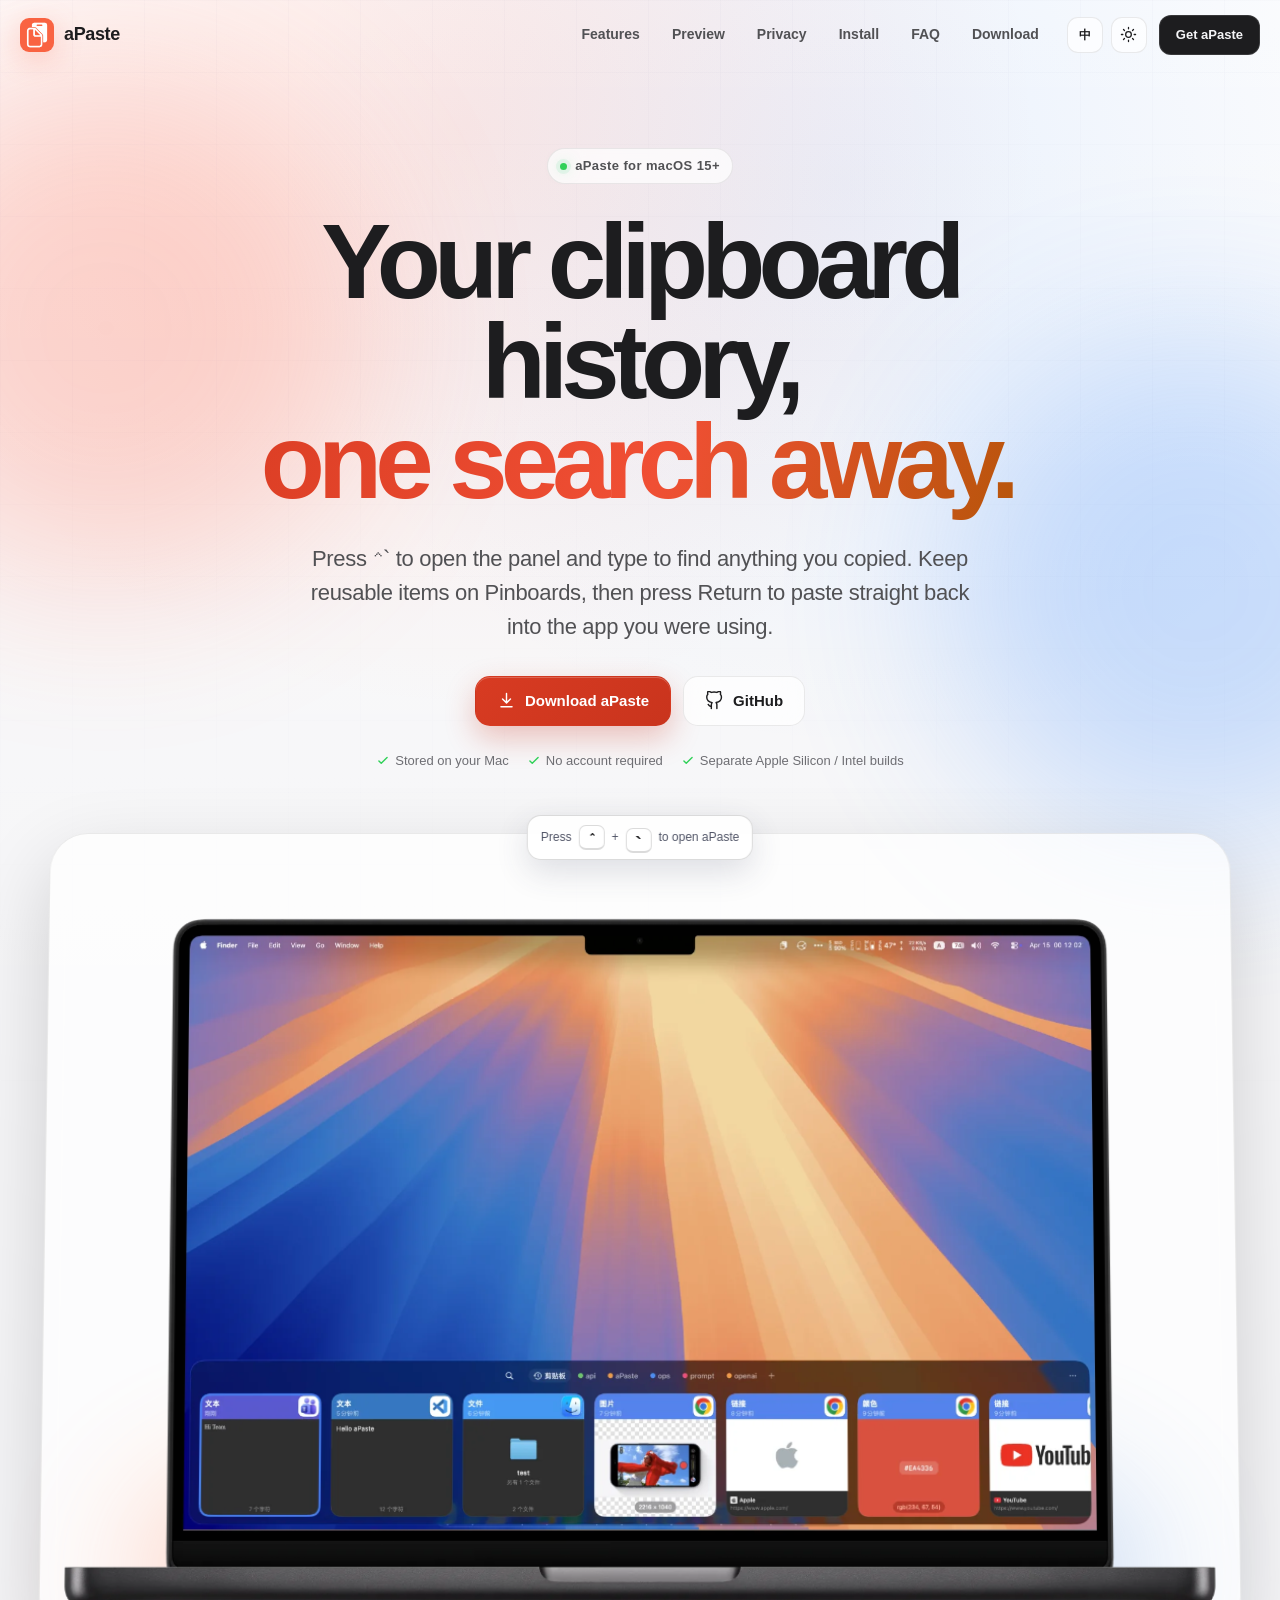
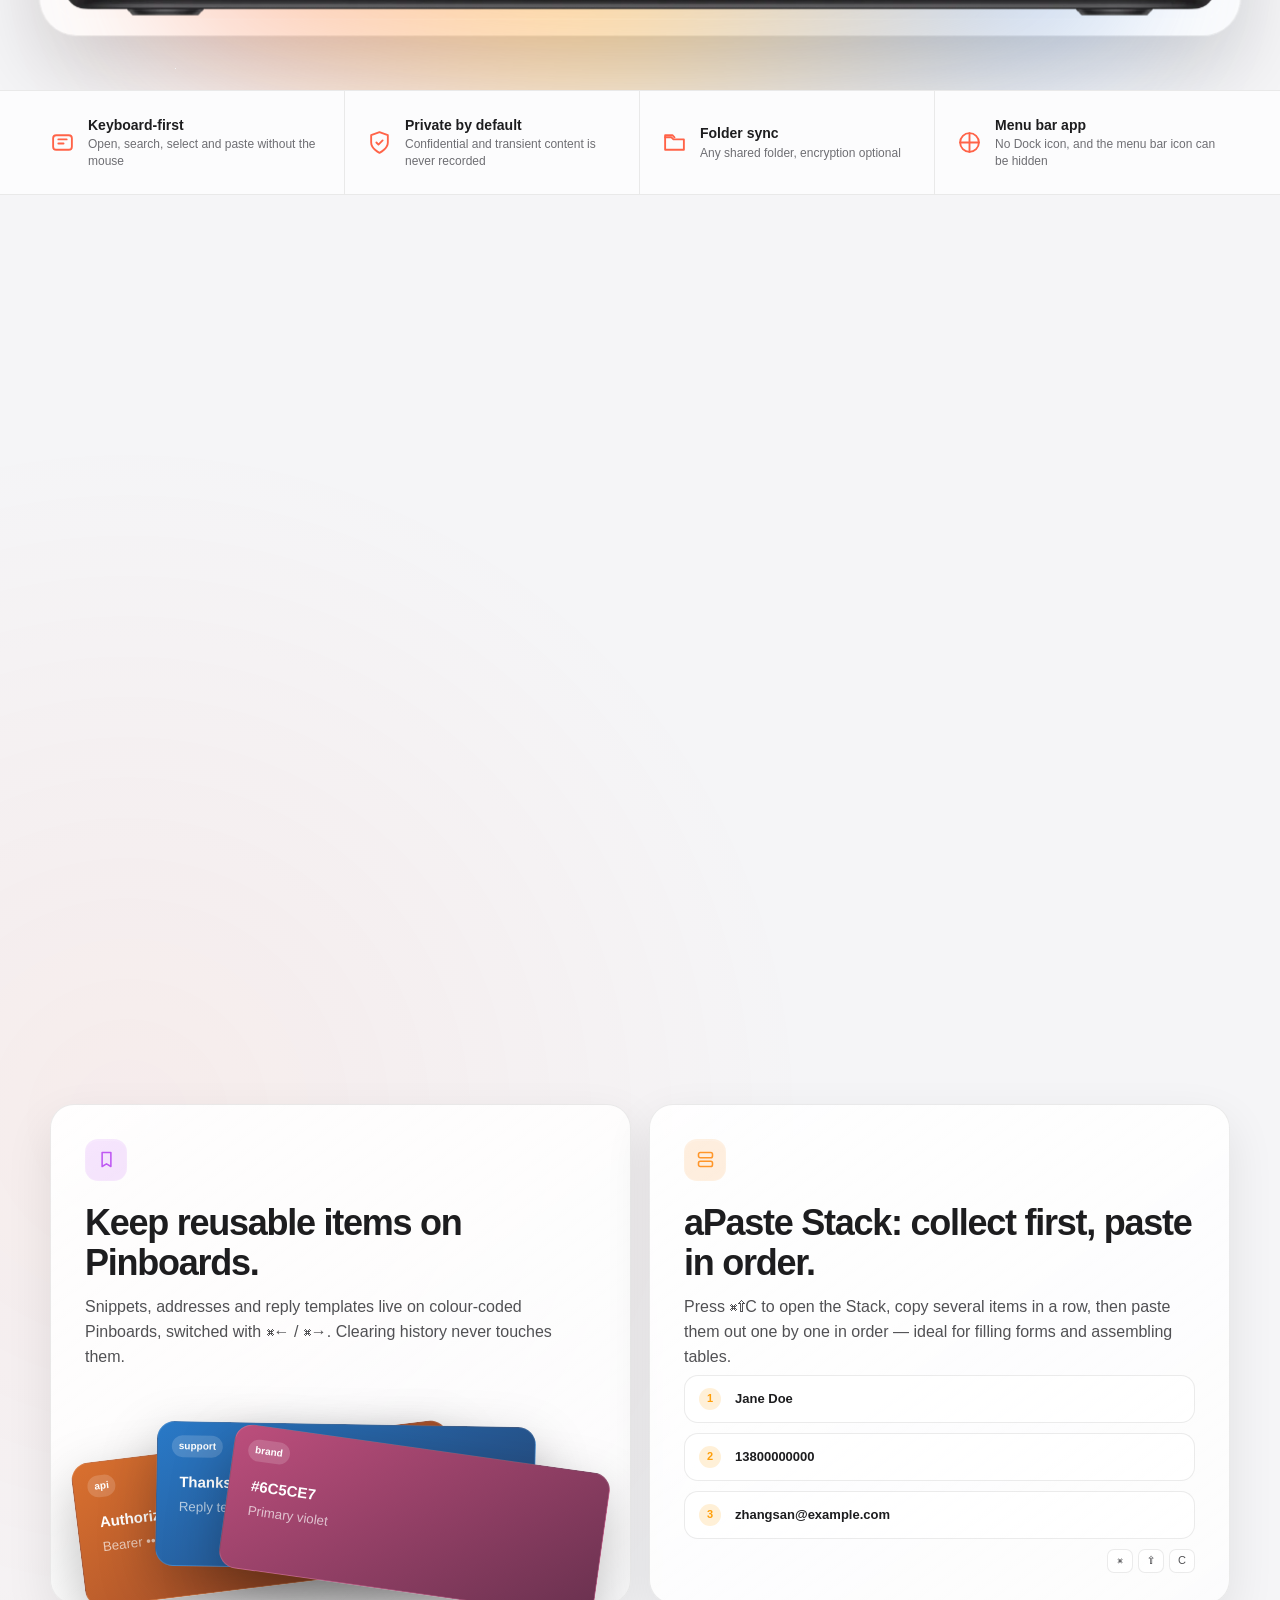
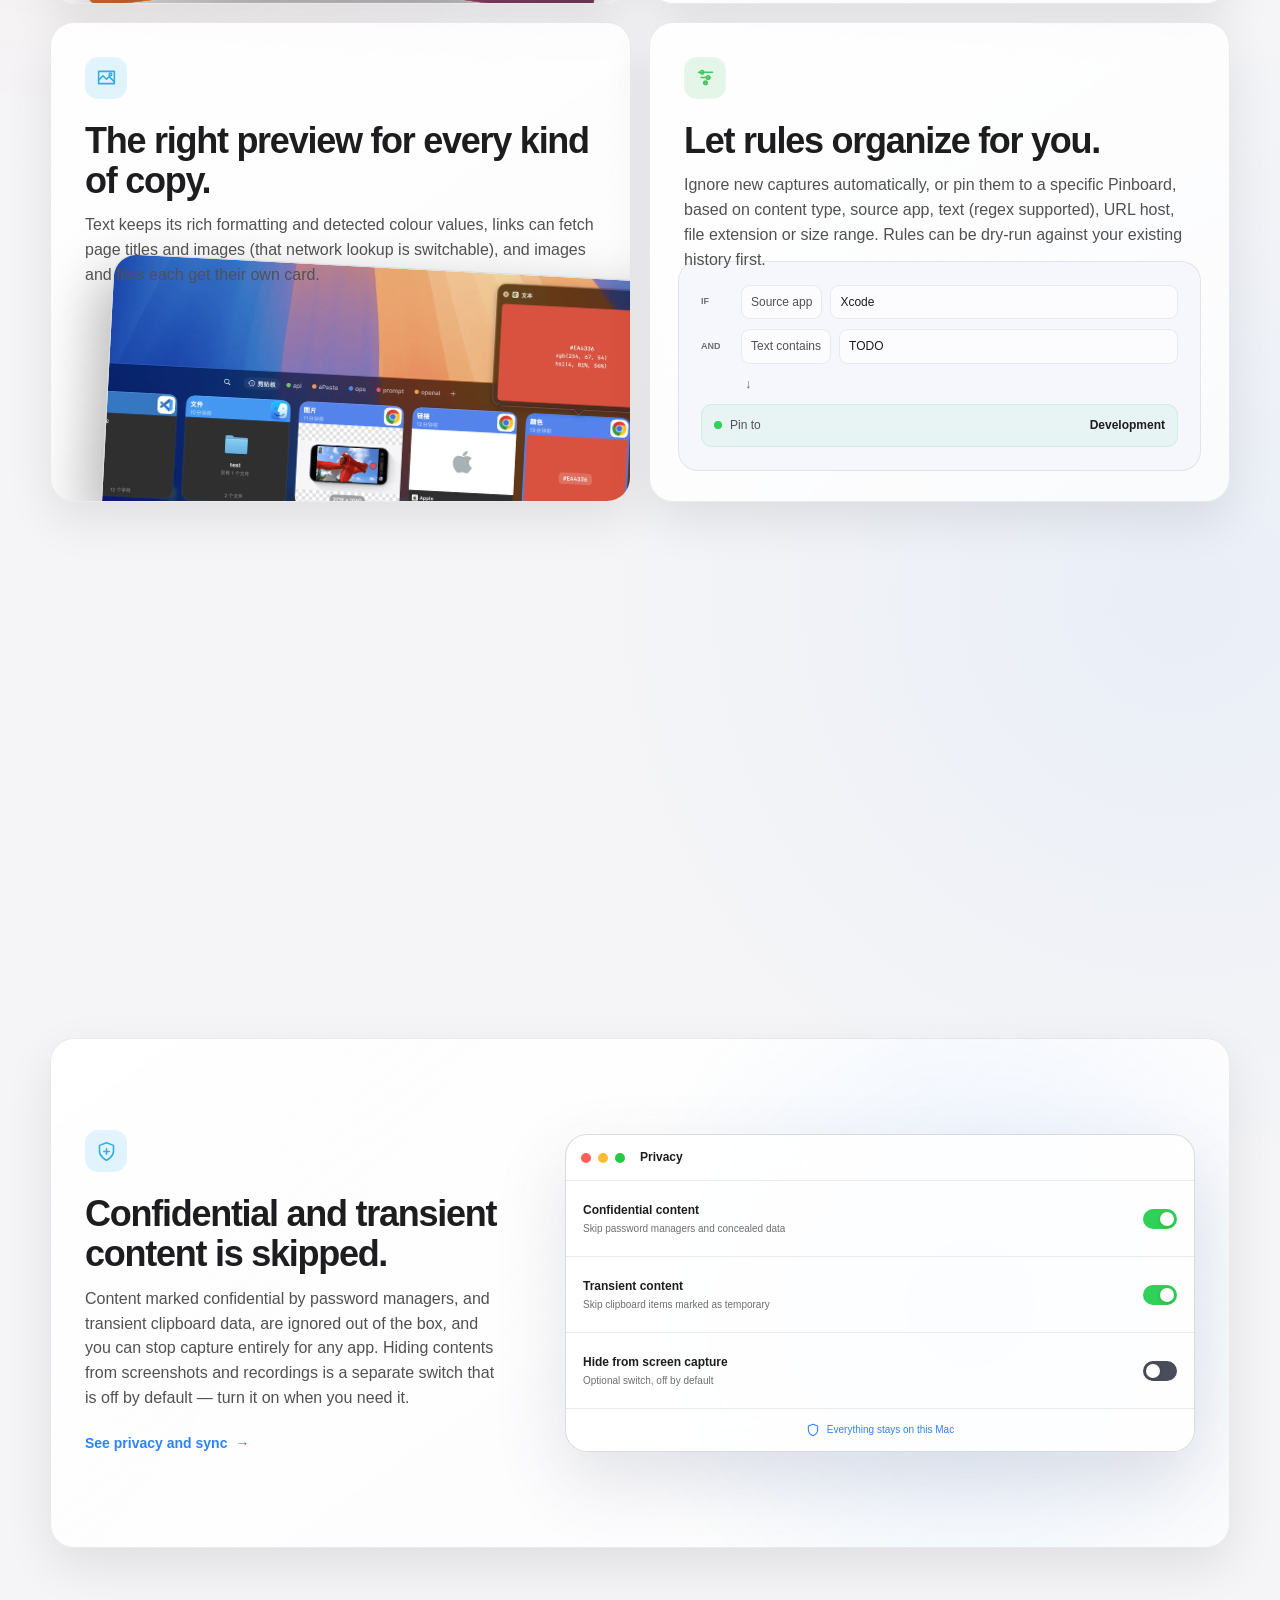
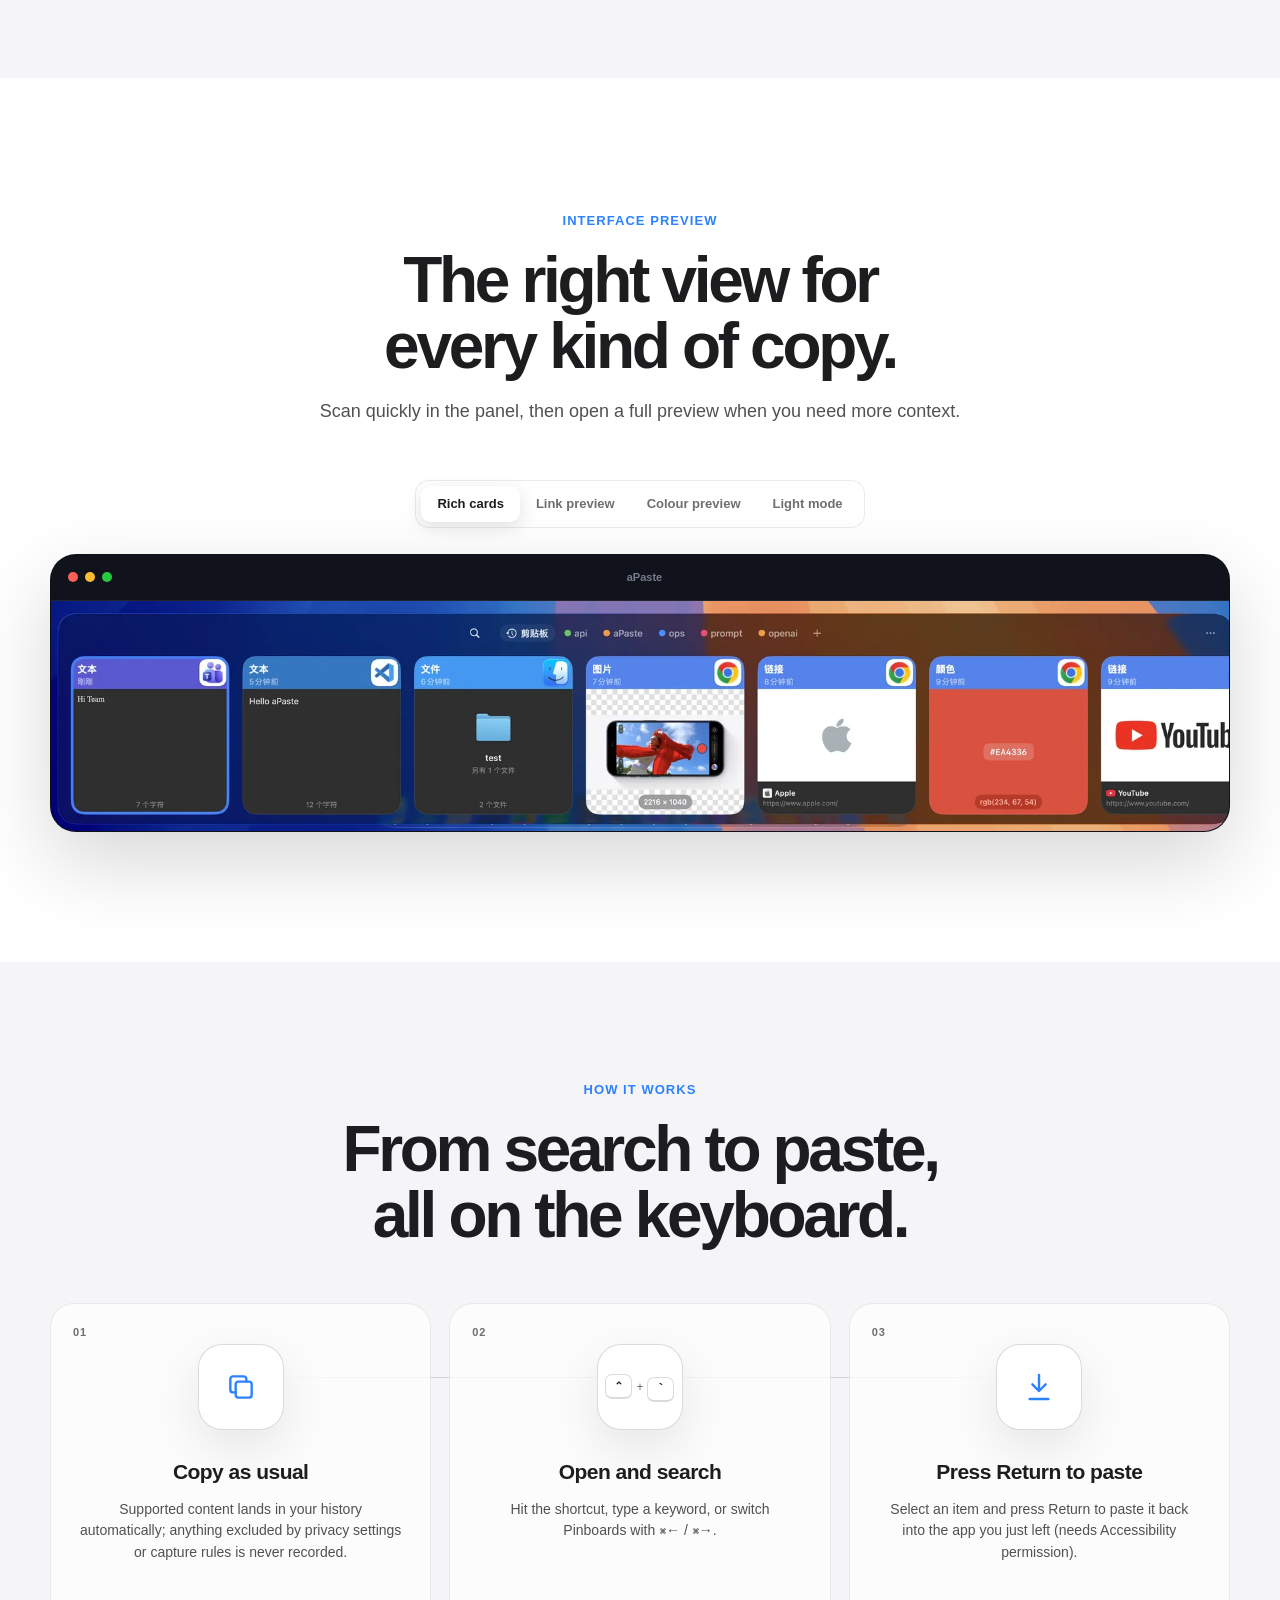
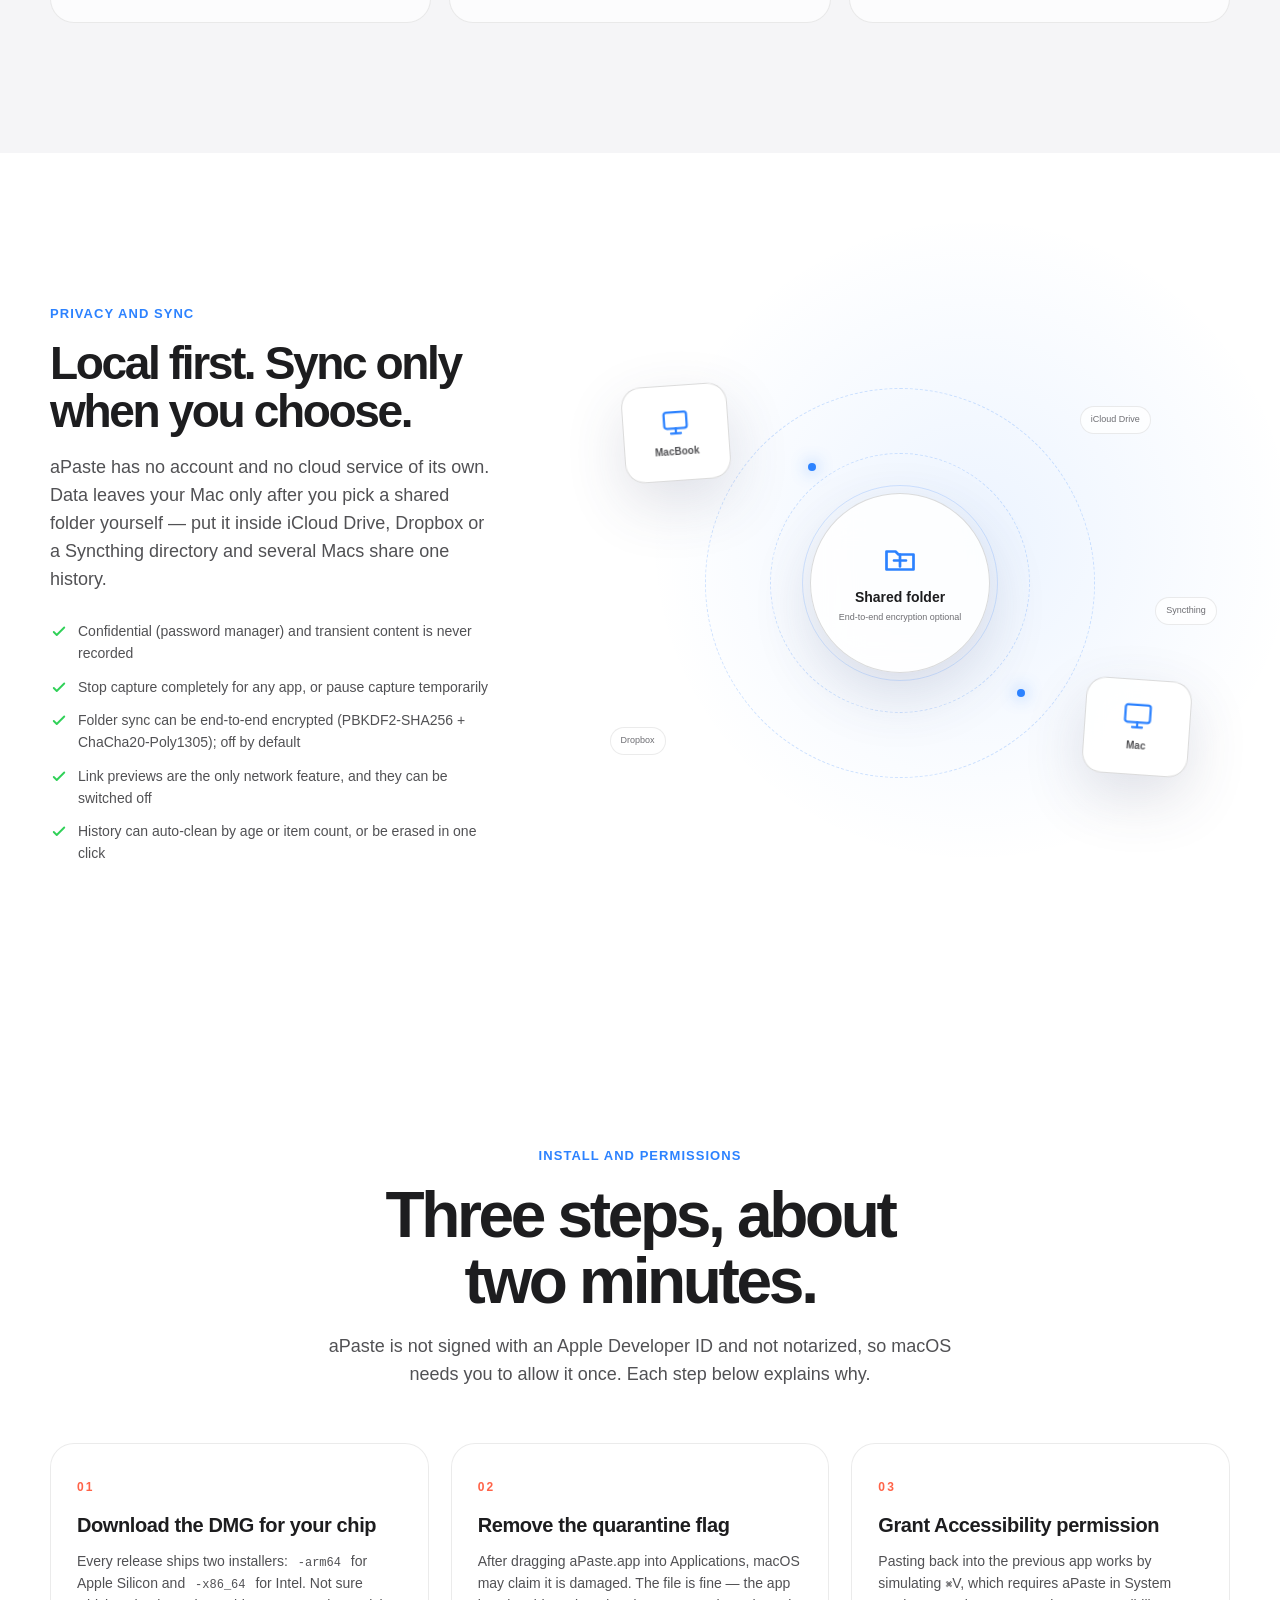
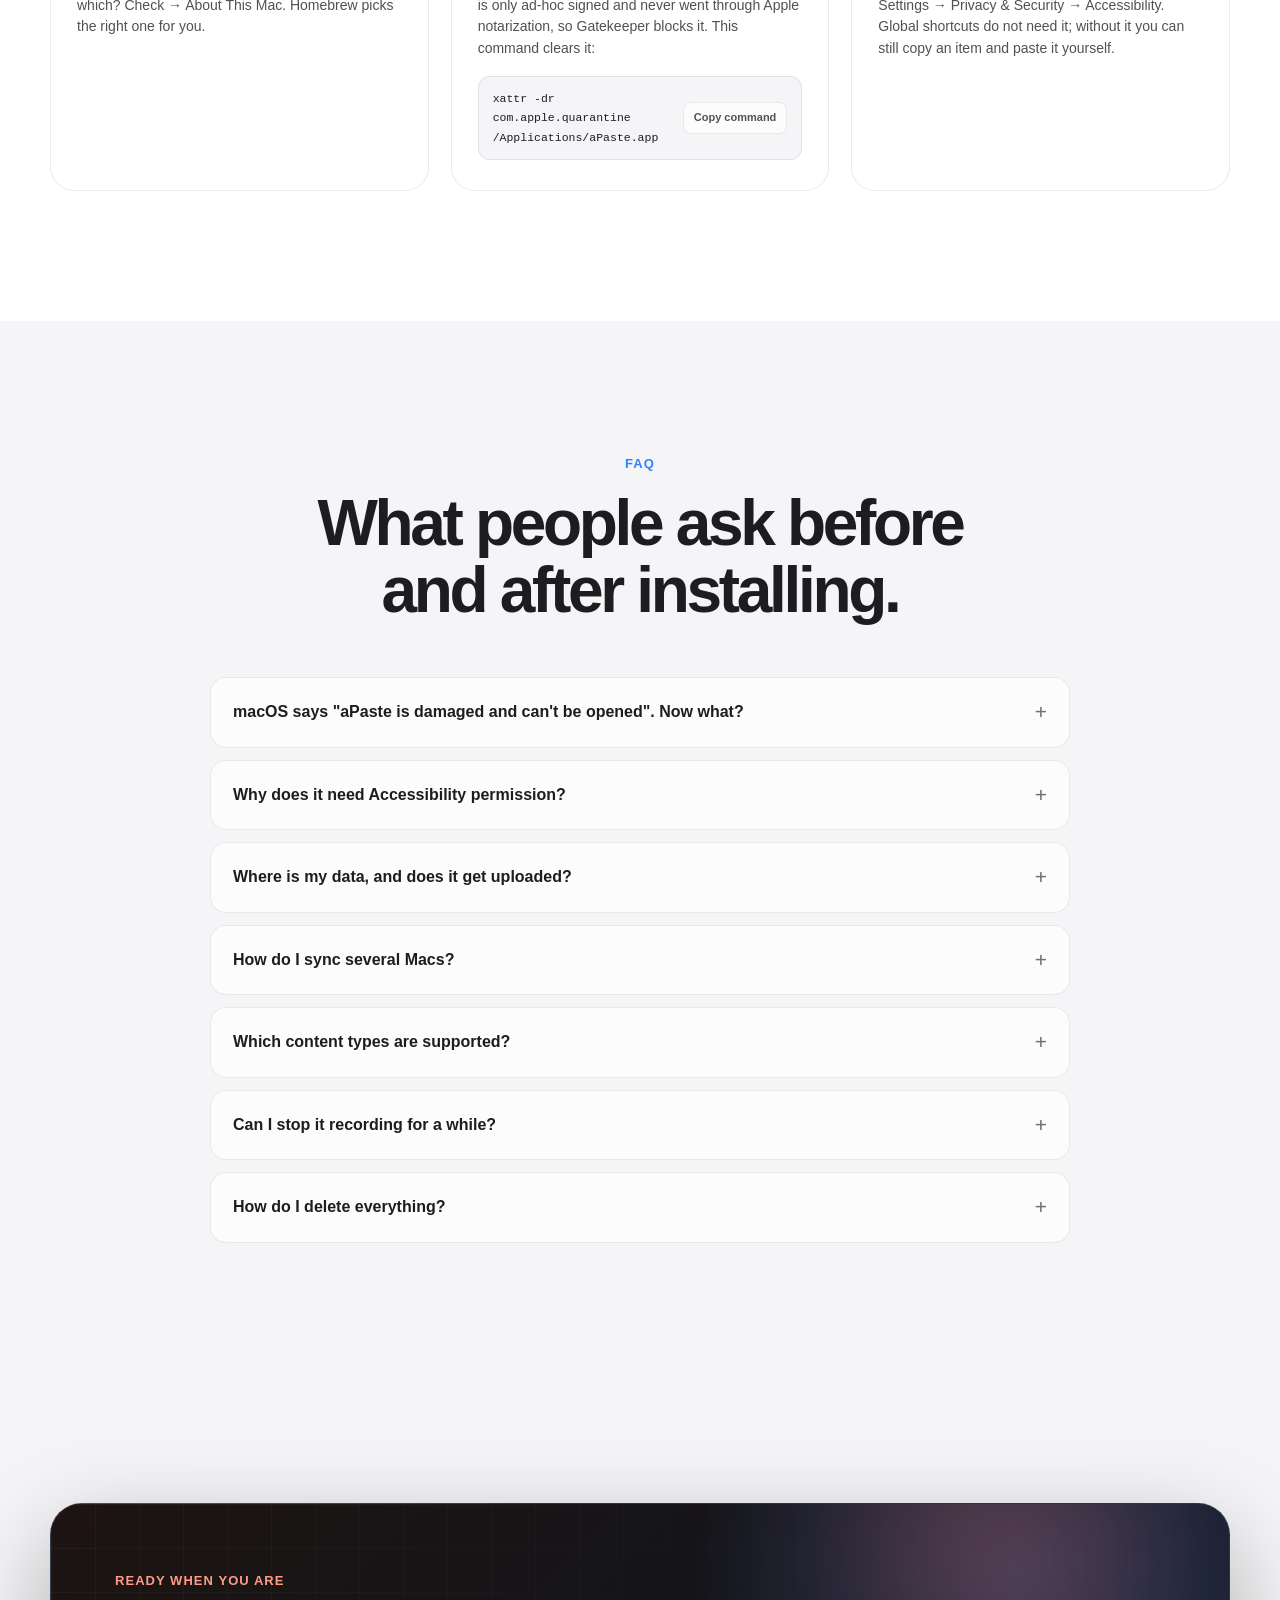
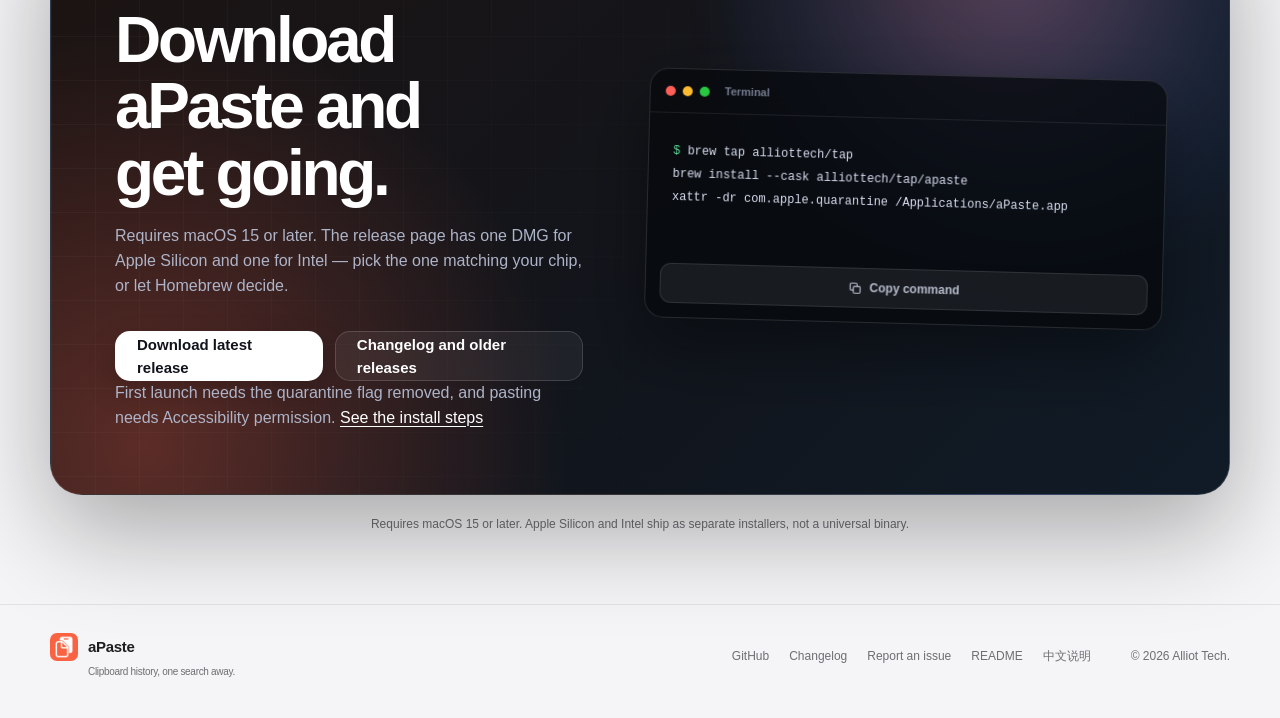
==== index.html @ e268de15 "refactor: ship one 32px png plus multi-size ico for the favicon" ====
<!doctype html>
<html lang="zh-CN">
<head>
  <meta charset="utf-8">
  <meta name="viewport" content="width=device-width, initial-scale=1">
  <meta name="description" content="aPaste 是一款 macOS 剪贴板管理器：快速搜索剪贴板历史，用 Pinboard 保存常用内容，全键盘操作，机密与临时内容默认不记录。">
  <meta name="author" content="Alliot Tech">
  <meta name="application-name" content="aPaste">
  <meta name="theme-color" content="#f5f5f7" media="(prefers-color-scheme: light)">
  <meta name="theme-color" content="#0b0b0d" media="(prefers-color-scheme: dark)">
  <meta name="format-detection" content="telephone=no">
  <link rel="canonical" href="https://apaste.alliot.tech/">
  <link rel="apple-touch-icon" href="apple-touch-icon.png">
  <meta property="og:type" content="website">
  <meta property="og:site_name" content="aPaste">
  <meta property="og:url" content="https://apaste.alliot.tech/">
  <meta property="og:locale" content="zh_CN">
  <meta property="og:locale:alternate" content="en_US">
  <meta property="og:title" content="aPaste — macOS 剪贴板历史管理器">
  <meta property="og:description" content="快速搜索剪贴板历史，用 Pinboard 保存常用内容，按 Return 直接粘贴到当前 App。">
  <meta property="og:image" content="https://apaste.alliot.tech/assets/hero-dark.webp">
  <meta property="og:image:alt" content="aPaste 在 MacBook 上运行的剪贴板管理器界面">
  <meta property="og:image:width" content="1920">
  <meta property="og:image:height" content="1264">
  <meta name="twitter:card" content="summary_large_image">
  <meta name="twitter:title" content="aPaste — macOS 剪贴板历史管理器">
  <meta name="twitter:description" content="快速搜索剪贴板历史，用 Pinboard 保存常用内容，按 Return 直接粘贴到当前 App。">
  <meta name="twitter:image" content="https://apaste.alliot.tech/assets/hero-dark.webp">
  <meta name="twitter:image:alt" content="aPaste 在 MacBook 上运行的剪贴板管理器界面">
  <title>aPaste — macOS 剪贴板历史管理器</title>
  <link rel="icon" href="favicon.ico" sizes="any">
  <link rel="icon" href="icon-32.png" type="image/png" sizes="32x32">
  <link rel="stylesheet" href="styles.css?v=20260826-1">
  <script type="application/ld+json">
    {
      "@context": "https://schema.org",
      "@type": "SoftwareApplication",
      "name": "aPaste",
      "alternateName": "aPaste 剪贴板管理器",
      "applicationCategory": "UtilitiesApplication",
      "applicationSubCategory": "Clipboard manager",
      "operatingSystem": "macOS 15 或更高版本",
      "inLanguage": "zh-CN",
      "description": "为 macOS 设计的键盘优先剪贴板管理器：可搜索的剪贴板历史、Pinboard、aPaste Stack、富预览、捕获规则、隐私控制，以及可选的文件夹同步。",
      "image": "https://apaste.alliot.tech/assets/hero-dark.webp",
      "url": "https://apaste.alliot.tech/",
      "downloadUrl": "https://github.com/AlliotTech/aPaste/releases/latest",
      "codeRepository": "https://github.com/AlliotTech/aPaste",
      "sameAs": ["https://github.com/AlliotTech/aPaste"],
      "author": {
        "@type": "Organization",
        "name": "Alliot Tech",
        "url": "https://github.com/AlliotTech"
      },
      "offers": {
        "@type": "Offer",
        "price": "0",
        "priceCurrency": "USD"
      },
      "featureList": [
        "可搜索的剪贴板历史（文本、链接、图片、文件）",
        "Pinboard 保存常用内容",
        "aPaste Stack 连续收集后依次粘贴",
        "富文本、颜色、链接、图片与文件预览",
        "捕获规则：自动忽略或固定新内容",
        "粘贴前的 9 个快捷处理动作",
        "机密与临时内容默认不记录",
        "可选的文件夹同步与端到端加密"
      ]
    }
  </script>
  <script>
    (function () {
      var stored = null;
      try { stored = localStorage.getItem("apaste-theme"); } catch (error) { stored = null; }
      document.documentElement.dataset.theme = stored ||
        (matchMedia("(prefers-color-scheme: light)").matches ? "light" : "dark");
    })();
  </script>
</head>
<body>
  <a class="skip-link" href="#main" data-i18n="skipLink">跳到主要内容</a>

  <header class="site-header" id="site-header">
    <div class="nav-shell">
      <a class="brand" href="#top" aria-label="aPaste home">
        <span class="brand-mark" aria-hidden="true">
          <img src="assets/apaste-logo.png" alt="" width="34" height="34">
        </span>
        <span>aPaste</span>
      </a>

      <nav class="main-nav" id="main-nav" aria-label="主导航">
        <a href="#features" data-i18n="navFeatures">功能</a>
        <a href="#showcase" data-i18n="navShowcase">预览</a>
        <a href="#privacy" data-i18n="navPrivacy">隐私</a>
        <a href="#install" data-i18n="navInstall">安装</a>
        <a href="#faq" data-i18n="navFaq">常见问题</a>
        <a href="#download" data-i18n="navDownload">下载</a>
      </nav>

      <div class="nav-actions">
        <button class="icon-button language-toggle" id="language-toggle" type="button" aria-label="Switch to English">EN</button>
        <button class="icon-button theme-toggle" id="theme-toggle" type="button" aria-label="切换外观">
          <svg class="sun-icon" viewBox="0 0 24 24" aria-hidden="true"><circle cx="12" cy="12" r="4"/><path d="M12 2v2M12 20v2M4.93 4.93l1.42 1.42M17.66 17.66l1.41 1.41M2 12h2M20 12h2M4.93 19.07l1.42-1.42M17.66 6.34l1.41-1.41"/></svg>
          <svg class="moon-icon" viewBox="0 0 24 24" aria-hidden="true"><path d="M21 12.79A9 9 0 1 1 11.21 3 7 7 0 0 0 21 12.79Z"/></svg>
        </button>
        <a class="nav-download" href="https://github.com/AlliotTech/aPaste/releases/latest" data-i18n="navGet">下载 aPaste</a>
        <button class="icon-button nav-toggle" id="nav-toggle" type="button" aria-expanded="false" aria-controls="mobile-nav" aria-label="打开菜单">
          <svg class="menu-open-icon" viewBox="0 0 24 24" aria-hidden="true"><path d="M4 7h16M4 12h16M4 17h16"/></svg>
          <svg class="menu-close-icon" viewBox="0 0 24 24" aria-hidden="true"><path d="M6 6l12 12M18 6 6 18"/></svg>
        </button>
      </div>
    </div>

    <div class="mobile-nav" id="mobile-nav" hidden>
      <nav aria-label="移动端导航">
        <a href="#features" data-i18n="navFeatures">功能</a>
        <a href="#showcase" data-i18n="navShowcase">预览</a>
        <a href="#privacy" data-i18n="navPrivacy">隐私</a>
        <a href="#install" data-i18n="navInstall">安装</a>
        <a href="#faq" data-i18n="navFaq">常见问题</a>
        <a href="#download" data-i18n="navDownload">下载</a>
      </nav>
      <a class="button button-primary mobile-nav-cta" href="https://github.com/AlliotTech/aPaste/releases/latest">
        <span data-i18n="downloadLatest">下载 aPaste</span>
      </a>
    </div>
  </header>

  <main id="main">
    <section class="hero" id="top">
      <div class="hero-orb hero-orb-one" aria-hidden="true"></div>
      <div class="hero-orb hero-orb-two" aria-hidden="true"></div>
      <div class="hero-grid" aria-hidden="true"></div>

      <div class="container hero-content reveal">
        <div class="eyebrow">
          <span class="status-dot" aria-hidden="true"></span>
          <span data-i18n="heroEyebrow">aPaste for macOS 15+</span>
        </div>
        <h1>
          <span data-i18n="heroTitleLead">剪贴板历史，</span>
          <span class="gradient-text" data-i18n="heroTitleAccent">一搜即得。</span>
        </h1>
        <p class="hero-copy" data-i18n="heroCopy">按 ⌃` 呼出面板，输入关键词就能搜到之前复制过的内容。常用内容存进 Pinboard，选中后按 Return 直接粘贴回当前 App。</p>

        <div class="hero-actions">
          <a class="button button-primary" href="https://github.com/AlliotTech/aPaste/releases/latest">
            <svg viewBox="0 0 24 24" aria-hidden="true"><path d="M12 3v12m0 0 5-5m-5 5-5-5M5 20h14"/></svg>
            <span data-i18n="downloadLatest">下载 aPaste</span>
          </a>
          <a class="button button-secondary" href="https://github.com/AlliotTech/aPaste" target="_blank" rel="noreferrer">
            <svg viewBox="0 0 24 24" aria-hidden="true"><path d="M15 22v-4a4.8 4.8 0 0 0-1-3.5c3.3-.4 6.8-1.6 6.8-7A5.4 5.4 0 0 0 19.4 4 5 5 0 0 0 19.3.5S18.2.1 15 1.8a13.4 13.4 0 0 0-7 0C4.8.1 3.7.5 3.7.5A5 5 0 0 0 3.6 4a5.4 5.4 0 0 0-1.4 3.7c0 5.4 3.5 6.6 6.8 7A4.8 4.8 0 0 0 8 18v4"/><path d="M8 19c-3 .9-3-1.5-4-2"/></svg>
            <span>GitHub</span>
          </a>
        </div>

        <div class="hero-meta" aria-label="Product highlights">
          <span><svg viewBox="0 0 24 24" aria-hidden="true"><path d="m5 12 4 4L19 6"/></svg><span data-i18n="heroMetaLocal">数据保存在本机</span></span>
          <span><svg viewBox="0 0 24 24" aria-hidden="true"><path d="m5 12 4 4L19 6"/></svg><span data-i18n="heroMetaAccount">无需账号</span></span>
          <span><svg viewBox="0 0 24 24" aria-hidden="true"><path d="m5 12 4 4L19 6"/></svg><span data-i18n="heroMetaArch">Apple Silicon / Intel 分别构建</span></span>
        </div>
      </div>

      <div class="container hero-visual reveal reveal-late">
        <div class="hero-shortcut">
          <span data-i18n="openWith">按</span>
          <kbd>⌃</kbd><span aria-hidden="true">+</span><kbd class="kbd-tick" data-i18n-title="backtickName" title="反引号（Esc 下方那个键）">`</kbd>
          <span data-i18n="openInstantly">打开 aPaste</span>
        </div>
        <div class="product-stage">
          <div class="stage-glow" aria-hidden="true"></div>
          <img src="assets/hero-dark.webp" width="1920" height="1263" alt="aPaste 在 MacBook 上运行的剪贴板管理器界面" fetchpriority="high">
        </div>
      </div>
    </section>

    <section class="trust-strip" aria-label="aPaste 特性">
      <div class="container trust-grid reveal">
        <div class="trust-item">
          <svg viewBox="0 0 24 24" aria-hidden="true"><rect x="3" y="5" width="18" height="14" rx="3"/><path d="M8 9h8M8 13h5"/></svg>
          <div><strong data-i18n="trustKeyboardTitle">全键盘操作</strong><span data-i18n="trustKeyboardCopy">打开、搜索、选择、粘贴，全程不碰鼠标</span></div>
        </div>
        <div class="trust-item">
          <svg viewBox="0 0 24 24" aria-hidden="true"><path d="M12 22s8-4 8-10V5l-8-3-8 3v7c0 6 8 10 8 10Z"/><path d="m9 12 2 2 4-4"/></svg>
          <div><strong data-i18n="trustPrivacyTitle">隐私默认开启</strong><span data-i18n="trustPrivacyCopy">机密与临时内容默认不记录</span></div>
        </div>
        <div class="trust-item">
          <svg viewBox="0 0 24 24" aria-hidden="true"><path d="M3 7h6l2 2h10v10H3Z"/><path d="M3 7V5h7l2 2"/></svg>
          <div><strong data-i18n="trustSyncTitle">文件夹同步</strong><span data-i18n="trustSyncCopy">任意共享文件夹，加密可选</span></div>
        </div>
        <div class="trust-item">
          <svg viewBox="0 0 24 24" aria-hidden="true"><path d="M12 3v18M3 12h18"/><circle cx="12" cy="12" r="9"/></svg>
          <div><strong data-i18n="trustNativeTitle">菜单栏 App</strong><span data-i18n="trustNativeCopy">没有 Dock 图标，图标也能隐藏</span></div>
        </div>
      </div>
    </section>

    <section class="section features-section" id="features">
      <div class="container">
        <div class="section-heading reveal">
          <span class="section-kicker" data-i18n="featuresKicker">核心功能</span>
          <h2 data-i18n="featuresTitle">搜索历史。保存常用。</h2>
          <p data-i18n="featuresCopy">剪贴板历史以可搜索的卡片呈现，常用内容单独放在 Pinboard；需要连续粘贴多条时用 aPaste Stack，粘贴前还能顺手把内容处理好。</p>
        </div>

        <div class="bento-grid">
          <article class="bento-card bento-wide search-card reveal">
            <div class="card-copy">
              <span class="feature-icon feature-icon-blue" aria-hidden="true"><svg viewBox="0 0 24 24"><circle cx="11" cy="11" r="7"/><path d="m20 20-4-4"/></svg></span>
              <h3 data-i18n="featureSearchTitle">输入即可搜索。</h3>
              <p data-i18n="featureSearchCopy">按内容类型（文本、链接、图片、文件）、日期或来源 App 筛选；开启图片文字识别后，图里的文字也能被搜到。方向键选择，Return 粘贴。</p>
            </div>
            <div class="panel-visual" aria-hidden="true">
              <div class="panel-search-pill"><svg viewBox="0 0 24 24"><circle cx="11" cy="11" r="7"/><path d="m20 20-4-4"/></svg><span data-i18n="searchPillQuery">设计规范</span><kbd>⌘ F</kbd></div>
              <img id="panel-image" src="assets/panel-cards-dark.webp" data-src-dark="assets/panel-cards-dark.webp" data-src-light="assets/panel-cards-light.webp" width="1800" height="324" alt="" loading="lazy">
            </div>
          </article>

          <article class="bento-card pinboard-card reveal">
            <div class="card-copy">
              <span class="feature-icon feature-icon-violet" aria-hidden="true"><svg viewBox="0 0 24 24"><path d="M7 4h10v16l-5-3-5 3Z"/></svg></span>
              <h3 data-i18n="featurePinTitle">常用内容，存进 Pinboard。</h3>
              <p data-i18n="featurePinCopy">代码片段、地址、回复模板放进彩色 Pinboard，⌘← / ⌘→ 切换。清理历史时 Pinboard 不受影响。</p>
            </div>
            <div class="pinboard-stack" aria-hidden="true">
              <div class="pin-card pin-orange"><span data-i18n="pinTagApi">接口</span><strong>Authorization</strong><small data-i18n="pinNoteToken">Bearer ••••••••</small></div>
              <div class="pin-card pin-blue"><span data-i18n="pinTagSupport">客服</span><strong data-i18n="pinTitleReply">感谢反馈，已收到</strong><small data-i18n="pinNoteTemplate">回复模板</small></div>
              <div class="pin-card pin-pink"><span data-i18n="pinTagBrand">品牌</span><strong>#6C5CE7</strong><small data-i18n="pinNoteColor">主色紫</small></div>
            </div>
          </article>

          <article class="bento-card stack-card reveal">
            <div class="card-copy">
              <span class="feature-icon feature-icon-orange" aria-hidden="true"><svg viewBox="0 0 24 24"><rect x="4" y="4" width="16" height="6" rx="2"/><rect x="4" y="14" width="16" height="6" rx="2"/></svg></span>
              <h3 data-i18n="featureStackTitle">aPaste Stack：攒一批，再依次粘贴。</h3>
              <p data-i18n="featureStackCopy">⌘⇧C 打开 Stack，连续复制多条内容，然后按顺序一条条粘贴出去，整理表格和填表时特别省事。</p>
            </div>
            <div class="stack-visual" aria-hidden="true">
              <div class="stack-chip"><em>1</em><strong data-i18n="stackItemName">张三</strong></div>
              <div class="stack-chip"><em>2</em><strong>13800000000</strong></div>
              <div class="stack-chip"><em>3</em><strong>zhangsan@example.com</strong></div>
              <div class="stack-hint"><kbd>⌘</kbd><kbd>⇧</kbd><kbd>C</kbd></div>
            </div>
          </article>

          <article class="bento-card preview-card reveal">
            <div class="card-copy">
              <span class="feature-icon feature-icon-cyan" aria-hidden="true"><svg viewBox="0 0 24 24"><path d="M3 5h18v14H3Z"/><path d="m3 15 5-5 4 4 3-3 6 6"/><circle cx="16.5" cy="8.5" r="1.5"/></svg></span>
              <h3 data-i18n="featurePreviewTitle">每种内容，都有合适的预览。</h3>
              <p data-i18n="featurePreviewCopy">文本保留富文本格式并识别其中的颜色值，链接可抓取网页标题和图片（这项联网抓取可以关掉），图片和文件各有对应卡片。</p>
            </div>
            <div class="preview-window" aria-hidden="true">
              <img src="assets/showcase-color-dark.webp" width="1800" height="585" alt="" loading="lazy">
            </div>
          </article>

          <article class="bento-card rules-card reveal">
            <div class="card-copy">
              <span class="feature-icon feature-icon-green" aria-hidden="true"><svg viewBox="0 0 24 24"><path d="M4 6h16M7 12h10M10 18h4"/><circle cx="8" cy="6" r="2"/><circle cx="15" cy="12" r="2"/><circle cx="12" cy="18" r="2"/></svg></span>
              <h3 data-i18n="featureRulesTitle">让规则自动整理。</h3>
              <p data-i18n="featureRulesCopy">按内容类型、来源 App、文本（支持正则）、网址主机、文件扩展名或体积区间，自动忽略或固定到指定 Pinboard。规则可以先在已有历史上试跑一遍。</p>
            </div>
            <div class="rule-builder" aria-hidden="true">
              <div class="rule-row"><span class="rule-label">IF</span><span class="rule-chip" data-i18n="ruleChipApp">来源 App</span><span class="rule-value">Xcode</span></div>
              <div class="rule-row"><span class="rule-label">AND</span><span class="rule-chip" data-i18n="ruleChipText">文本包含</span><span class="rule-value">TODO</span></div>
              <div class="rule-arrow" aria-hidden="true">↓</div>
              <div class="rule-result"><span class="rule-pin"></span><span data-i18n="ruleResultPin">固定到</span><strong data-i18n="ruleResultBoard">开发</strong></div>
            </div>
          </article>

          <article class="bento-card actions-card reveal">
            <div class="card-copy">
              <span class="feature-icon feature-icon-pink" aria-hidden="true"><svg viewBox="0 0 24 24"><path d="m12 3 1.6 4.4L18 9l-4.4 1.6L12 15l-1.6-4.4L6 9l4.4-1.6Z"/><path d="m19 15 .8 2.2L22 18l-2.2.8L19 21l-.8-2.2L16 18l2.2-.8Z"/></svg></span>
              <h3 data-i18n="featureActionsTitle">粘贴前，先把内容处理好。</h3>
              <p data-i18n="featureActionsCopy">卡片右键菜单里内置 9 个快捷处理动作，处理结果直接复制到剪贴板。</p>
            </div>
            <div class="action-menu" aria-hidden="true">
              <div><span>{ }</span><strong data-i18n="actionPrettyJson">美化 JSON</strong></div>
              <div><span>{ }</span><strong data-i18n="actionMinifyJson">压缩 JSON</strong></div>
              <div><span>↗</span><strong data-i18n="actionTracking">移除跟踪参数</strong></div>
              <div><span>MD</span><strong data-i18n="actionMarkdown">复制为 Markdown 链接</strong></div>
              <div><span>Aa</span><strong data-i18n="actionRecognized">复制识别文字</strong></div>
              <div><span>⇥</span><strong data-i18n="actionTransform">大小写 / 单行 / 去空白</strong></div>
            </div>
          </article>

          <article class="bento-card layout-card reveal">
            <div class="card-copy">
              <span class="feature-icon feature-icon-blue" aria-hidden="true"><svg viewBox="0 0 24 24"><rect x="3" y="4" width="18" height="16" rx="2"/><path d="M10 4v16"/></svg></span>
              <h3 data-i18n="featureLayoutTitle">两种面板形态，按习惯选。</h3>
              <p data-i18n="featureLayoutCopy">底部面板贴着屏幕下沿横向浏览；Command Center 是可调整大小的窗口，左边列表右边详情，适合长内容。</p>
            </div>
            <div class="layout-visual" aria-hidden="true">
              <div class="layout-mock layout-mock-bottom"><span></span><span></span><span></span><span></span><em data-i18n="layoutBottomName">底部面板</em></div>
              <div class="layout-mock layout-mock-center"><i></i><b></b><em data-i18n="layoutCenterName">Command Center</em></div>
            </div>
          </article>

          <article class="bento-card bento-wide privacy-card reveal">
            <div class="privacy-copy card-copy">
              <span class="feature-icon feature-icon-cyan" aria-hidden="true"><svg viewBox="0 0 24 24"><path d="M12 22s8-4 8-10V5l-8-3-8 3v7c0 6 8 10 8 10Z"/><path d="M9 12h6M12 9v6"/></svg></span>
              <h3 data-i18n="featurePrivacyTitle">机密与临时内容，默认不记录。</h3>
              <p data-i18n="featurePrivacyCopy">密码管理器等标记为机密的内容、以及临时剪贴板内容，开箱即被跳过；还可以按 App 完全停止记录。截图 / 录屏隐藏是一个可选开关，默认关闭，需要时自行打开。</p>
              <a href="#privacy" class="text-link"><span data-i18n="learnPrivacy">查看隐私与同步</span><span aria-hidden="true">→</span></a>
            </div>
            <div class="privacy-console" aria-hidden="true">
              <div class="console-top"><span></span><span></span><span></span><strong data-i18n="consoleTitle">隐私</strong></div>
              <div class="console-row"><span><b data-i18n="consoleConfidentialTitle">机密内容</b><small data-i18n="consoleConfidentialCopy">跳过密码管理器与标记为机密的内容</small></span><i class="toggle-on"></i></div>
              <div class="console-row"><span><b data-i18n="consoleTransientTitle">临时内容</b><small data-i18n="consoleTransientCopy">跳过标记为临时的剪贴板内容</small></span><i class="toggle-on"></i></div>
              <div class="console-row"><span><b data-i18n="consoleCaptureTitle">屏幕捕获隐藏</b><small data-i18n="consoleCaptureCopy">可选开关，默认关闭</small></span><i class="toggle-off"></i></div>
              <div class="console-note"><svg viewBox="0 0 24 24"><path d="M12 22s8-4 8-10V5l-8-3-8 3v7c0 6 8 10 8 10Z"/></svg><span data-i18n="consoleNote">全部保存在这台 Mac 上</span></div>
            </div>
          </article>
        </div>
      </div>
    </section>

    <section class="section showcase-section" id="showcase">
      <div class="container">
        <div class="section-heading centered reveal">
          <span class="section-kicker" data-i18n="showcaseKicker">界面预览</span>
          <h2 data-i18n="showcaseTitle">每种内容，都有合适的呈现方式。</h2>
          <p data-i18n="showcaseCopy">在面板里快速扫一眼，需要更多上下文时再打开完整预览。</p>
        </div>

        <div class="showcase reveal">
          <div class="showcase-tabs" role="tablist" aria-label="选择预览">
            <button class="showcase-tab active" type="button" role="tab" id="showcase-tab-cards" aria-controls="showcase-panel" aria-selected="true" data-src="assets/showcase-cards-dark.webp" data-alt-key="showcaseAltCards" data-i18n="showcaseTabCards">内容卡片</button>
            <button class="showcase-tab" type="button" role="tab" id="showcase-tab-link" aria-controls="showcase-panel" aria-selected="false" tabindex="-1" data-src="assets/showcase-link-dark.webp" data-alt-key="showcaseAltLink" data-i18n="showcaseTabLink">链接预览</button>
            <button class="showcase-tab" type="button" role="tab" id="showcase-tab-color" aria-controls="showcase-panel" aria-selected="false" tabindex="-1" data-src="assets/showcase-color-dark.webp" data-alt-key="showcaseAltColor" data-i18n="showcaseTabColor">颜色预览</button>
            <button class="showcase-tab" type="button" role="tab" id="showcase-tab-light" aria-controls="showcase-panel" aria-selected="false" tabindex="-1" data-src="assets/showcase-cards-light.webp" data-alt-key="showcaseAltLight" data-i18n="showcaseTabLight">浅色模式</button>
          </div>
          <div class="showcase-frame" id="showcase-panel" role="tabpanel" aria-labelledby="showcase-tab-cards" tabindex="0">
            <div class="window-bar" aria-hidden="true"><span></span><span></span><span></span><em>aPaste</em></div>
            <img id="showcase-image" src="assets/showcase-cards-dark.webp" width="1800" height="352" alt="aPaste 面板中的剪贴板内容卡片" loading="lazy">
          </div>
        </div>
      </div>
    </section>

    <section class="section flow-section">
      <div class="container">
        <div class="section-heading centered reveal">
          <span class="section-kicker" data-i18n="flowKicker">使用方式</span>
          <h2 data-i18n="flowTitle">从搜索到粘贴，全程使用键盘。</h2>
        </div>
        <div class="flow-grid">
          <article class="flow-step reveal"><span class="step-number">01</span><div class="step-icon"><svg viewBox="0 0 24 24"><rect x="8" y="8" width="12" height="12" rx="2"/><path d="M16 8V6a2 2 0 0 0-2-2H6a2 2 0 0 0-2 2v8a2 2 0 0 0 2 2h2"/></svg></div><h3 data-i18n="flowCopyTitle">照常复制</h3><p data-i18n="flowCopyCopy">支持的内容自动进入历史；被隐私设置或捕获规则排除的内容不会被记录。</p></article>
          <article class="flow-step reveal"><span class="step-number">02</span><div class="step-icon"><span class="mini-keys"><kbd>⌃</kbd><b>+</b><kbd class="kbd-tick">`</kbd></span></div><h3 data-i18n="flowFindTitle">呼出并搜索</h3><p data-i18n="flowFindCopy">按快捷键打开面板，输入关键词，或用 ⌘← / ⌘→ 切到 Pinboard。</p></article>
          <article class="flow-step reveal"><span class="step-number">03</span><div class="step-icon"><svg viewBox="0 0 24 24"><path d="M12 3v12m0 0 5-5m-5 5-5-5"/><path d="M5 21h14"/></svg></div><h3 data-i18n="flowPasteTitle">按 Return 粘贴</h3><p data-i18n="flowPasteCopy">选中内容按 Return，直接粘贴回刚才使用的 App（需要辅助功能权限）。</p></article>
        </div>
      </div>
    </section>

    <section class="section privacy-section" id="privacy">
      <div class="container privacy-layout">
        <div class="privacy-story reveal">
          <span class="section-kicker" data-i18n="privacyKicker">隐私与同步</span>
          <h2 data-i18n="privacyTitle">历史保存在本机。同步由你决定。</h2>
          <p data-i18n="privacyCopy">aPaste 不需要账号，也没有自建云服务。只有在你亲自指定一个共享文件夹之后，数据才会被写出去——把它放进 iCloud Drive、Dropbox 或 Syncthing 的同步目录，多台 Mac 就能共用同一份历史。</p>
          <ul class="check-list">
            <li><svg viewBox="0 0 24 24"><path d="m5 12 4 4L19 6"/></svg><span data-i18n="privacyPointOne">机密（密码管理器）与临时内容默认不记录</span></li>
            <li><svg viewBox="0 0 24 24"><path d="m5 12 4 4L19 6"/></svg><span data-i18n="privacyPointTwo">可以按 App 完全停止记录，也能临时暂停捕获</span></li>
            <li><svg viewBox="0 0 24 24"><path d="m5 12 4 4L19 6"/></svg><span data-i18n="privacyPointThree">文件夹同步可开启端到端加密（PBKDF2-SHA256 + ChaCha20-Poly1305），默认关闭</span></li>
            <li><svg viewBox="0 0 24 24"><path d="m5 12 4 4L19 6"/></svg><span data-i18n="privacyPointFour">链接预览是唯一的联网功能，可以随时关掉</span></li>
            <li><svg viewBox="0 0 24 24"><path d="m5 12 4 4L19 6"/></svg><span data-i18n="privacyPointFive">历史可按天数或条数自动清理，也能一键清空</span></li>
          </ul>
        </div>

        <div class="sync-visual reveal" aria-hidden="true">
          <div class="sync-orbit orbit-one"></div>
          <div class="sync-orbit orbit-two"></div>
          <div class="device device-mac"><svg viewBox="0 0 24 24"><rect x="3" y="4" width="18" height="13" rx="2"/><path d="M8 21h8M12 17v4"/></svg><span>MacBook</span></div>
          <div class="device device-imac"><svg viewBox="0 0 24 24"><rect x="2" y="3" width="20" height="14" rx="2"/><path d="M8 21h8M12 17v4"/></svg><span>Mac</span></div>
          <div class="sync-core"><svg viewBox="0 0 24 24"><path d="M3 7h6l2 2h10v10H3Z"/><path d="M8 13h8M12 9v8"/></svg><strong data-i18n="syncCoreTitle">共享文件夹</strong><small data-i18n="syncCoreNote">端到端加密可选</small></div>
          <div class="sync-pulse pulse-one"></div>
          <div class="sync-pulse pulse-two"></div>
          <span class="provider provider-one">iCloud Drive</span>
          <span class="provider provider-two">Dropbox</span>
          <span class="provider provider-three">Syncthing</span>
        </div>
      </div>
    </section>

    <section class="section install-section" id="install">
      <div class="container">
        <div class="section-heading centered reveal">
          <span class="section-kicker" data-i18n="installKicker">安装与权限</span>
          <h2 data-i18n="installTitle">三步装好，两分钟搞定。</h2>
          <p data-i18n="installCopy">aPaste 目前没有 Apple 开发者签名与公证，所以需要手动放行一次。下面每一步都说明了原因。</p>
        </div>

        <ol class="install-grid">
          <li class="install-step reveal">
            <span class="install-index">01</span>
            <h3 data-i18n="installStepOneTitle">下载对应芯片的 DMG</h3>
            <p data-i18n-html="installStepOneCopy">每个版本提供两个安装包：Apple Silicon 用 <code>-arm64</code>，Intel 用 <code>-x86_64</code>。不确定的话点左上角  →「关于本机」看芯片型号。也可以用 Homebrew，它会自动选对架构。</p>
          </li>
          <li class="install-step reveal">
            <span class="install-index">02</span>
            <h3 data-i18n="installStepTwoTitle">移除隔离标记</h3>
            <p data-i18n="installStepTwoCopy">把 aPaste.app 拖进「应用程序」后，macOS 可能提示「已损坏，无法打开」。这不是文件损坏，而是应用只做了本地签名、没有经过 Apple 公证，Gatekeeper 会拦下来。执行下面这条命令即可放行：</p>
            <div class="code-line">
              <code id="quarantine-command">xattr -dr com.apple.quarantine /Applications/aPaste.app</code>
              <button class="copy-inline" id="copy-quarantine" type="button" data-i18n="copyCommand">复制命令</button>
            </div>
          </li>
          <li class="install-step reveal">
            <span class="install-index">03</span>
            <h3 data-i18n="installStepThreeTitle">授予辅助功能权限</h3>
            <p data-i18n="installStepThreeCopy">按 Return 直接粘贴回原 App 是通过模拟 ⌘V 实现的，需要在「系统设置 → 隐私与安全性 → 辅助功能」里勾选 aPaste。全局快捷键不依赖这个权限；不授权时仍可复制内容后自己粘贴。</p>
          </li>
        </ol>
      </div>
    </section>

    <section class="section faq-section" id="faq">
      <div class="container">
        <div class="section-heading centered reveal">
          <span class="section-kicker" data-i18n="faqKicker">常见问题</span>
          <h2 data-i18n="faqTitle">安装前后最常被问到的几件事。</h2>
        </div>

        <div class="faq-list reveal">
          <details class="faq-item">
            <summary data-i18n="faqOneQ">提示「aPaste 已损坏，无法打开」怎么办？</summary>
            <p data-i18n-html="faqOneA">应用没有经过 Apple 公证，Gatekeeper 会给出这个误导性提示。在终端执行 <code>xattr -dr com.apple.quarantine /Applications/aPaste.app</code> 后即可正常打开，安装包本身是完好的。</p>
          </details>
          <details class="faq-item">
            <summary data-i18n="faqTwoQ">为什么需要辅助功能权限？</summary>
            <p data-i18n="faqTwoA">只有「粘贴回当前 App」这一个功能需要它——aPaste 通过模拟 ⌘V 完成粘贴。不授权时，其余功能（记录、搜索、Pinboard、复制到剪贴板）都照常工作。</p>
          </details>
          <details class="faq-item">
            <summary data-i18n="faqThreeQ">数据存在哪里？会上传吗？</summary>
            <p data-i18n="faqThreeA">历史与 Pinboard 存在本机的本地数据库里。除了链接预览（可关闭）会请求网页信息之外，aPaste 不会主动联网；只有你自己指定共享文件夹后，才会向那个文件夹写出同步数据。</p>
          </details>
          <details class="faq-item">
            <summary data-i18n="faqFourQ">多台 Mac 怎么同步？</summary>
            <p data-i18n="faqFourA">在两台 Mac 上指向同一个共享文件夹即可，例如 iCloud Drive、Dropbox 或 Syncthing 目录。aPaste 只负责按月分片写 NDJSON 记录和资源文件，同步本身交给你选择的工具。需要更强保护时可以开启端到端加密并设置口令。</p>
          </details>
          <details class="faq-item">
            <summary data-i18n="faqFiveQ">支持哪些内容类型？</summary>
            <p data-i18n="faqFiveA">文本、链接、图片、文件四类。文本还会额外识别富文本格式和颜色值，图片可开启文字识别（OCR）后参与搜索。</p>
          </details>
          <details class="faq-item">
            <summary data-i18n="faqSixQ">能临时不记录吗？</summary>
            <p data-i18n="faqSixA">可以。菜单栏里能临时暂停捕获，也可以在设置里把某些 App 加入忽略名单，或者用捕获规则按内容类型、文本、网址、扩展名等条件自动忽略。</p>
          </details>
          <details class="faq-item">
            <summary data-i18n="faqSevenQ">如果我想删掉所有数据？</summary>
            <p data-i18n="faqSevenA">设置里可以一键清空历史，也能设置按天数或条数自动清理。删除应用后，把同步文件夹里的 aPaste 数据文件一并删除即可。</p>
          </details>
        </div>
      </div>
    </section>

    <section class="section download-section" id="download">
      <div class="container">
        <div class="download-card reveal">
          <div class="download-glow" aria-hidden="true"></div>
          <div class="download-copy">
            <span class="section-kicker" data-i18n="downloadKicker">获取 aPaste</span>
            <h2 data-i18n="downloadTitle">下载 aPaste，开始使用。</h2>
            <p data-i18n="downloadCopy">需要 macOS 15 或更高版本。发布页里 Apple Silicon 与 Intel 各有一个 DMG，按芯片选择即可；Homebrew 会自动选对架构。</p>
            <div class="download-buttons">
              <a class="button button-primary button-light" href="https://github.com/AlliotTech/aPaste/releases/latest"><span data-i18n="downloadMac">下载最新版本</span></a>
              <a class="button button-ghost" href="https://github.com/AlliotTech/aPaste/releases" target="_blank" rel="noreferrer"><span data-i18n="viewReleases">更新日志与历史版本</span></a>
            </div>
            <p class="download-note" data-i18n-html="downloadNote">首次打开需要移除隔离标记，粘贴功能需要辅助功能权限。<a href="#install">查看安装步骤</a></p>
          </div>
          <div class="terminal-card">
            <div class="terminal-header"><span></span><span></span><span></span><strong>Terminal</strong></div>
            <pre><code id="brew-command">brew tap alliottech/tap
brew install --cask alliottech/tap/apaste
xattr -dr com.apple.quarantine /Applications/aPaste.app</code></pre>
            <button class="copy-command" id="copy-command" type="button">
              <svg viewBox="0 0 24 24" aria-hidden="true"><rect x="9" y="9" width="11" height="11" rx="2"/><path d="M15 9V6a2 2 0 0 0-2-2H6a2 2 0 0 0-2 2v7a2 2 0 0 0 2 2h3"/></svg>
              <span data-i18n="copyCommand">复制命令</span>
            </button>
          </div>
        </div>
        <p class="requirements" data-i18n="requirements">需要 macOS 15 或更高版本，Apple Silicon 与 Intel 分别提供安装包（非通用二进制）。</p>
      </div>
    </section>
  </main>

  <footer class="site-footer">
    <div class="container footer-content">
      <div class="footer-brand"><img src="assets/apaste-logo.png" width="28" height="28" alt=""><span>aPaste</span><small data-i18n="footerTagline">剪贴板历史，一搜即得。</small></div>
      <div class="footer-links">
        <a href="https://github.com/AlliotTech/aPaste" target="_blank" rel="noreferrer">GitHub</a>
        <a href="https://github.com/AlliotTech/aPaste/releases" target="_blank" rel="noreferrer" data-i18n="footerReleases">更新日志</a>
        <a href="https://github.com/AlliotTech/aPaste/issues" target="_blank" rel="noreferrer" data-i18n="footerIssues">反馈问题</a>
        <a href="https://github.com/AlliotTech/aPaste/blob/master/README.md" target="_blank" rel="noreferrer">README</a>
        <a href="https://github.com/AlliotTech/aPaste/blob/master/README.zh-CN.md" target="_blank" rel="noreferrer">中文说明</a>
      </div>
      <p>© 2026 Alliot Tech.</p>
    </div>
  </footer>

  <noscript><div class="noscript">启用 JavaScript 后可完整使用此页面（语言切换、预览切换等）。</div></noscript>
  <script src="script.js?v=20260826-1"></script>
</body>
</html>
---- styles.css ----
:root {
  color-scheme: dark;
  --bg: #0b0b0d;
  --bg-soft: #121214;
  --surface: rgba(255, 255, 255, 0.06);
  --surface-strong: rgba(255, 255, 255, 0.1);
  --surface-solid: #1c1c1e;
  --text: #f5f5f7;
  --text-soft: #a1a1a6;
  --text-faint: #8e8e93;
  --line: rgba(255, 255, 255, 0.1);
  --line-strong: rgba(255, 255, 255, 0.18);
  --accent: #ff6348;
  --accent-strong: #c9341d;
  --accent-blue: #2c82ff;
  --accent-cyan: #64d2ff;
  --accent-pink: #ff375f;
  --accent-orange: #ff9f0a;
  --accent-green: #30d158;
  --hero-gradient: linear-gradient(110deg, #ff8a73 0%, #ff6348 52%, #ffb340 100%);
  --header: rgba(11, 11, 13, 0.72);
  --shadow: 0 28px 80px rgba(0, 0, 0, 0.34);
  --card-shadow: 0 18px 50px rgba(0, 0, 0, 0.2);
  --container: 1180px;
  --radius-lg: 32px;
  --radius-md: 24px;
  --radius-sm: 16px;
}

html[data-theme="light"] {
  color-scheme: light;
  --bg: #f5f5f7;
  --bg-soft: #ffffff;
  --surface: rgba(255, 255, 255, 0.72);
  --surface-strong: rgba(255, 255, 255, 0.92);
  --surface-solid: #ffffff;
  --text: #1d1d1f;
  --text-soft: #515154;
  --text-faint: #6e6e73;
  --line: rgba(0, 0, 0, 0.08);
  --line-strong: rgba(0, 0, 0, 0.14);
  --hero-gradient: linear-gradient(110deg, #d83b22 0%, #f04f34 52%, #a95700 100%);
  --header: rgba(245, 245, 247, 0.76);
  --shadow: 0 30px 80px rgba(0, 0, 0, 0.16);
  --card-shadow: 0 18px 48px rgba(0, 0, 0, 0.09);
}

* {
  box-sizing: border-box;
}

html {
  scroll-behavior: smooth;
  scroll-padding-top: 86px;
}

body {
  margin: 0;
  overflow-x: hidden;
  background: var(--bg);
  color: var(--text);
  font-family: -apple-system, BlinkMacSystemFont, "SF Pro Display", "SF Pro Text", "Helvetica Neue", Arial, sans-serif;
  font-size: 16px;
  line-height: 1.55;
  -webkit-font-smoothing: antialiased;
  text-rendering: optimizeLegibility;
}

button,
a {
  font: inherit;
}

a {
  color: inherit;
  text-decoration: none;
}

button {
  color: inherit;
}

img {
  display: block;
  max-width: 100%;
  height: auto;
}

svg {
  fill: none;
  stroke: currentColor;
  stroke-linecap: round;
  stroke-linejoin: round;
  stroke-width: 1.8;
}

::selection {
  background: rgba(255, 99, 72, 0.3);
  color: var(--text);
}

.container {
  width: min(calc(100% - 40px), var(--container));
  margin-inline: auto;
}

.skip-link {
  position: fixed;
  z-index: 1000;
  top: 12px;
  left: 12px;
  padding: 10px 16px;
  border-radius: 10px;
  background: var(--text);
  color: var(--bg);
  transform: translateY(-150%);
  transition: transform 180ms ease;
}

.skip-link:focus {
  transform: translateY(0);
}

.site-header {
  position: fixed;
  z-index: 100;
  top: 0;
  left: 0;
  width: 100%;
  border-bottom: 1px solid transparent;
  transition: background 200ms ease, border-color 200ms ease, box-shadow 200ms ease;
}

.site-header.scrolled {
  border-color: var(--line);
  background: var(--header);
  box-shadow: 0 8px 32px rgba(0, 0, 0, 0.08);
  -webkit-backdrop-filter: blur(24px) saturate(160%);
  backdrop-filter: blur(24px) saturate(160%);
}

.nav-shell {
  display: flex;
  align-items: center;
  justify-content: space-between;
  width: min(calc(100% - 40px), 1240px);
  min-height: 70px;
  margin-inline: auto;
  gap: 28px;
}

.brand,
.footer-brand {
  display: flex;
  align-items: center;
  gap: 10px;
  font-size: 18px;
  font-weight: 720;
  letter-spacing: -0.02em;
}

.brand-mark,
.brand-mark img {
  width: 34px;
  height: 34px;
}

.brand-mark img {
  border-radius: 9px;
  filter: drop-shadow(0 7px 14px rgba(255, 99, 72, 0.24));
}

.main-nav {
  display: flex;
  align-items: center;
  gap: 32px;
  margin-left: auto;
}

.main-nav a {
  position: relative;
  color: var(--text-soft);
  font-size: 14px;
  font-weight: 570;
  transition: color 160ms ease;
}

.main-nav a::after {
  position: absolute;
  right: 0;
  bottom: -7px;
  left: 0;
  height: 1px;
  background: var(--text);
  content: "";
  transform: scaleX(0);
  transition: transform 160ms ease;
}

.main-nav a:hover {
  color: var(--text);
}

.main-nav a:hover::after {
  transform: scaleX(1);
}

.nav-actions {
  display: flex;
  align-items: center;
  gap: 8px;
}

.icon-button {
  display: grid;
  width: 36px;
  height: 36px;
  padding: 0;
  place-items: center;
  border: 1px solid var(--line);
  border-radius: 11px;
  background: var(--surface);
  cursor: pointer;
  transition: border-color 160ms ease, background 160ms ease, transform 160ms ease;
}

.icon-button:hover {
  border-color: var(--line-strong);
  background: var(--surface-strong);
  transform: translateY(-1px);
}

.language-toggle {
  font-size: 12px;
  font-weight: 760;
  letter-spacing: 0.02em;
}

.theme-toggle svg {
  width: 17px;
  height: 17px;
}

html[data-theme="dark"] .sun-icon,
html[data-theme="light"] .moon-icon {
  display: none;
}

.nav-download {
  margin-left: 4px;
  padding: 9px 16px;
  border: 1px solid rgba(255, 255, 255, 0.12);
  border-radius: 12px;
  background: var(--text);
  color: var(--bg);
  font-size: 13px;
  font-weight: 700;
  transition: opacity 160ms ease, transform 160ms ease;
}

.nav-download:hover {
  opacity: 0.88;
  transform: translateY(-1px);
}

.hero {
  position: relative;
  min-height: 100vh;
  padding: 148px 0 68px;
  overflow: hidden;
  isolation: isolate;
}

.hero::before {
  position: absolute;
  z-index: -3;
  inset: 0 0 auto;
  height: 78%;
  background:
    radial-gradient(circle at 38% 10%, rgba(255, 99, 72, 0.12), transparent 38%),
    radial-gradient(circle at 64% 14%, rgba(44, 130, 255, 0.08), transparent 38%);
  content: "";
}

html[data-theme="light"] .hero::before {
  background:
    radial-gradient(circle at 36% 10%, rgba(255, 99, 72, 0.13), transparent 40%),
    radial-gradient(circle at 66% 14%, rgba(44, 130, 255, 0.09), transparent 40%),
    linear-gradient(180deg, rgba(255, 255, 255, 0.82), transparent 78%);
}

.hero-orb {
  position: absolute;
  z-index: -2;
  border-radius: 50%;
  filter: blur(90px);
  opacity: 0.24;
  pointer-events: none;
}

.hero-orb-one {
  top: 4%;
  left: -12%;
  width: 520px;
  height: 520px;
  background: #ff6348;
}

.hero-orb-two {
  top: 20%;
  right: -13%;
  width: 500px;
  height: 500px;
  background: #2c82ff;
}

.hero-grid {
  position: absolute;
  z-index: -1;
  inset: 0;
  background-image:
    linear-gradient(rgba(130, 135, 170, 0.04) 1px, transparent 1px),
    linear-gradient(90deg, rgba(130, 135, 170, 0.04) 1px, transparent 1px);
  background-size: 72px 72px;
  -webkit-mask-image: linear-gradient(to bottom, rgba(0, 0, 0, 0.7), transparent 70%);
  mask-image: linear-gradient(to bottom, rgba(0, 0, 0, 0.7), transparent 70%);
  pointer-events: none;
}

.hero-content {
  display: flex;
  align-items: center;
  flex-direction: column;
  text-align: center;
}

.eyebrow,
.section-kicker {
  display: inline-flex;
  align-items: center;
  gap: 8px;
  color: var(--accent-blue);
  font-size: 13px;
  font-weight: 720;
  letter-spacing: 0.08em;
  text-transform: uppercase;
}

.eyebrow {
  padding: 7px 12px;
  border: 1px solid var(--line);
  border-radius: 999px;
  background: var(--surface);
  color: var(--text-soft);
  letter-spacing: 0.03em;
  text-transform: none;
  -webkit-backdrop-filter: blur(16px);
  backdrop-filter: blur(16px);
}

.status-dot {
  width: 7px;
  height: 7px;
  border-radius: 50%;
  background: var(--accent-green);
  box-shadow: 0 0 0 4px rgba(84, 214, 139, 0.12), 0 0 14px rgba(84, 214, 139, 0.5);
}

.hero h1 {
  max-width: 940px;
  margin: 28px 0 22px;
  font-size: clamp(58px, 8.2vw, 112px);
  font-weight: 760;
  letter-spacing: -0.065em;
  line-height: 0.95;
}

.hero h1 span {
  display: block;
}

.gradient-text {
  padding-right: 0.06em;
  padding-bottom: 0.08em;
  background: var(--hero-gradient);
  -webkit-background-clip: text;
  background-clip: text;
  color: transparent;
}

.hero-copy {
  max-width: 690px;
  margin: 0;
  color: var(--text-soft);
  font-size: clamp(18px, 2vw, 22px);
  letter-spacing: -0.015em;
  line-height: 1.55;
}

.hero-actions,
.download-buttons {
  display: flex;
  align-items: center;
  justify-content: center;
  gap: 12px;
  margin-top: 32px;
}

.button {
  display: inline-flex;
  min-height: 50px;
  align-items: center;
  justify-content: center;
  gap: 9px;
  padding: 0 21px;
  border: 1px solid transparent;
  border-radius: 15px;
  font-size: 15px;
  font-weight: 690;
  transition: transform 180ms ease, box-shadow 180ms ease, background 180ms ease, border-color 180ms ease;
}

.button svg {
  width: 19px;
  height: 19px;
}

.button:hover {
  transform: translateY(-2px);
}

.button-primary {
  background: linear-gradient(135deg, #d83b22, var(--accent-strong));
  box-shadow: 0 12px 30px rgba(201, 52, 29, 0.28), inset 0 1px rgba(255, 255, 255, 0.22);
  color: #fff;
}

.button-primary:hover {
  box-shadow: 0 16px 36px rgba(201, 52, 29, 0.36), inset 0 1px rgba(255, 255, 255, 0.22);
}

.button-secondary {
  border-color: var(--line);
  background: var(--surface);
  color: var(--text);
  -webkit-backdrop-filter: blur(16px);
  backdrop-filter: blur(16px);
}

.button-secondary:hover {
  border-color: var(--line-strong);
  background: var(--surface-strong);
}

.hero-meta {
  display: flex;
  flex-wrap: wrap;
  justify-content: center;
  gap: 18px;
  margin-top: 25px;
  color: var(--text-faint);
  font-size: 13px;
}

.hero-meta > span {
  display: inline-flex;
  align-items: center;
  gap: 5px;
}

.hero-meta svg {
  width: 14px;
  height: 14px;
  color: var(--accent-green);
  stroke-width: 2.4;
}

.hero-visual {
  position: relative;
  margin-top: 62px;
}

.hero-shortcut {
  position: absolute;
  z-index: 4;
  top: -18px;
  left: 50%;
  display: flex;
  align-items: center;
  gap: 7px;
  padding: 9px 13px;
  border: 1px solid var(--line-strong);
  border-radius: 14px;
  background: rgba(18, 20, 31, 0.84);
  box-shadow: 0 10px 32px rgba(0, 0, 0, 0.3);
  color: #d7d9e3;
  font-size: 12px;
  transform: translateX(-50%);
  -webkit-backdrop-filter: blur(18px);
  backdrop-filter: blur(18px);
}

html[data-theme="light"] .hero-shortcut {
  background: rgba(255, 255, 255, 0.9);
  color: #505466;
  box-shadow: 0 12px 32px rgba(55, 61, 91, 0.16);
}

.hero-shortcut kbd,
.mini-keys kbd {
  display: grid;
  min-width: 26px;
  height: 25px;
  padding: 0 6px;
  place-items: center;
  border: 1px solid var(--line-strong);
  border-bottom-width: 2px;
  border-radius: 7px;
  background: var(--surface-strong);
  color: var(--text);
  font-family: inherit;
  font-weight: 680;
}

.product-stage {
  position: relative;
  padding: 16px;
  border: 1px solid var(--line);
  border-radius: 38px;
  background: linear-gradient(145deg, rgba(255, 255, 255, 0.08), rgba(255, 255, 255, 0.015));
  box-shadow: var(--shadow);
  transform: perspective(1400px) rotateX(2deg);
  transform-origin: center top;
}

html[data-theme="light"] .product-stage {
  background: rgba(255, 255, 255, 0.72);
}

.product-stage::before {
  position: absolute;
  z-index: 2;
  inset: 15px;
  border: 1px solid rgba(255, 255, 255, 0.09);
  border-radius: 24px;
  content: "";
  pointer-events: none;
}

.product-stage img {
  position: relative;
  z-index: 1;
  width: 100%;
  border-radius: 25px;
}

.stage-glow {
  position: absolute;
  z-index: -1;
  right: 8%;
  bottom: -8%;
  left: 8%;
  height: 32%;
  border-radius: 50%;
  background: linear-gradient(90deg, #ff6348, #ff9f0a 46%, #2c82ff);
  filter: blur(70px);
  opacity: 0.38;
}

.trust-strip {
  position: relative;
  z-index: 2;
  border-block: 1px solid var(--line);
  background: var(--surface);
}

.trust-grid {
  display: grid;
  grid-template-columns: repeat(4, 1fr);
}

.trust-item {
  display: flex;
  min-width: 0;
  align-items: center;
  gap: 13px;
  padding: 24px 22px;
  border-right: 1px solid var(--line);
}

.trust-item:first-child {
  padding-left: 0;
}

.trust-item:last-child {
  padding-right: 0;
  border-right: 0;
}

.trust-item > svg {
  flex: 0 0 auto;
  width: 25px;
  height: 25px;
  color: var(--accent);
}

.trust-item div {
  display: flex;
  min-width: 0;
  flex-direction: column;
}

.trust-item strong {
  font-size: 14px;
  font-weight: 690;
}

.trust-item span {
  display: -webkit-box;
  overflow: hidden;
  color: var(--text-faint);
  font-size: 12px;
  line-height: 1.4;
  -webkit-box-orient: vertical;
  -webkit-line-clamp: 2;
}

.section {
  position: relative;
  padding: 130px 0;
}

.section-heading {
  max-width: 780px;
  margin-bottom: 54px;
}

.section-heading.centered {
  margin-inline: auto;
  text-align: center;
}

.section-heading h2,
.privacy-story h2,
.download-copy h2 {
  margin: 14px 0 18px;
  font-size: clamp(40px, 5vw, 64px);
  font-weight: 730;
  letter-spacing: -0.052em;
  line-height: 1.04;
  text-wrap: balance;
}

.section-heading p,
.privacy-story > p,
.download-copy > p {
  max-width: 660px;
  margin: 0;
  color: var(--text-soft);
  font-size: 18px;
}

.centered p {
  margin-inline: auto;
}

.features-section {
  background:
    radial-gradient(circle at 10% 30%, rgba(255, 99, 72, 0.065), transparent 28%),
    radial-gradient(circle at 92% 65%, rgba(44, 130, 255, 0.06), transparent 26%);
}

.bento-grid {
  display: grid;
  grid-auto-flow: dense;
  grid-template-columns: repeat(2, minmax(0, 1fr));
  gap: 18px;
}

.bento-card {
  position: relative;
  min-height: 480px;
  padding: 34px;
  overflow: hidden;
  border: 1px solid var(--line);
  border-radius: var(--radius-md);
  background: linear-gradient(145deg, var(--surface-strong), var(--surface));
  box-shadow: var(--card-shadow);
}

.bento-card::after {
  position: absolute;
  inset: 0;
  border-radius: inherit;
  background: linear-gradient(130deg, rgba(255, 255, 255, 0.055), transparent 38%);
  content: "";
  pointer-events: none;
}

.bento-wide {
  grid-column: 1 / -1;
  min-height: 510px;
}

.card-copy {
  position: relative;
  z-index: 3;
  max-width: 530px;
}

.feature-icon {
  display: grid;
  width: 42px;
  height: 42px;
  margin-bottom: 22px;
  place-items: center;
  border: 1px solid rgba(255, 255, 255, 0.1);
  border-radius: 13px;
  box-shadow: inset 0 1px rgba(255, 255, 255, 0.16);
}

.feature-icon svg {
  width: 21px;
  height: 21px;
}

.feature-icon-blue { background: rgba(41, 145, 255, 0.15); color: #2991ff; }
.feature-icon-violet { background: rgba(191, 89, 243, 0.15); color: #bf59f3; }
.feature-icon-orange { background: rgba(255, 150, 41, 0.15); color: #ff9629; }
.feature-icon-green { background: rgba(66, 200, 90, 0.14); color: #42c85a; }
.feature-icon-pink { background: rgba(255, 61, 116, 0.14); color: #ff3d74; }
.feature-icon-cyan { background: rgba(50, 173, 230, 0.14); color: #32ade6; }

.card-copy h3 {
  max-width: 520px;
  margin: 0 0 12px;
  font-size: clamp(25px, 3vw, 36px);
  font-weight: 690;
  letter-spacing: -0.035em;
  line-height: 1.12;
}

.card-copy p {
  max-width: 520px;
  margin: 0;
  color: var(--text-soft);
  font-size: 16px;
}

.search-card {
  display: grid;
  min-height: 500px;
  align-items: center;
  grid-template-columns: 0.75fr 1.25fr;
  gap: 46px;
}

.panel-visual {
  position: relative;
  z-index: 2;
  align-self: end;
  margin: 0 -120px 20px 0;
  padding: 68px 18px 18px;
  border: 1px solid var(--line-strong);
  border-radius: 28px 0 0 28px;
  background: #11131d;
  box-shadow: -18px 24px 70px rgba(0, 0, 0, 0.28);
  transform: rotate(-2deg);
}

.panel-visual img {
  width: 100%;
  border-radius: 16px;
}

.panel-search-pill {
  position: absolute;
  top: 18px;
  right: 20px;
  left: 20px;
  display: flex;
  height: 38px;
  align-items: center;
  gap: 9px;
  padding: 0 11px;
  border: 1px solid rgba(255, 255, 255, 0.09);
  border-radius: 11px;
  background: rgba(255, 255, 255, 0.065);
  color: #8e93a8;
  font-size: 12px;
}

.panel-search-pill svg {
  width: 15px;
  height: 15px;
}

.panel-search-pill kbd {
  margin-left: auto;
  padding: 2px 6px;
  border: 1px solid rgba(255, 255, 255, 0.09);
  border-radius: 5px;
  color: #6f7488;
  font-family: inherit;
}

.pinboard-stack {
  position: absolute;
  z-index: 2;
  right: 26px;
  bottom: 2px;
  left: 26px;
  height: 240px;
}

.pin-card {
  position: absolute;
  display: flex;
  width: 72%;
  height: 145px;
  flex-direction: column;
  justify-content: center;
  padding: 22px;
  border: 1px solid rgba(255, 255, 255, 0.13);
  border-radius: 18px;
  box-shadow: 0 22px 55px rgba(0, 0, 0, 0.26);
  color: #fff;
}

.pin-card > span {
  position: absolute;
  top: 13px;
  left: 14px;
  padding: 3px 7px;
  border-radius: 999px;
  background: rgba(255, 255, 255, 0.16);
  font-size: 10px;
  font-weight: 700;
}

.pin-card strong {
  overflow: hidden;
  font-size: 15px;
  text-overflow: ellipsis;
  white-space: nowrap;
}

.pin-card small {
  margin-top: 4px;
  color: rgba(255, 255, 255, 0.67);
}

.pin-orange { left: 0; bottom: 15px; background: linear-gradient(145deg, #d9702f, #8b3f27); transform: rotate(-7deg); }
.pin-blue { left: 15%; bottom: 32px; background: linear-gradient(145deg, #2979c7, #24416e); transform: rotate(1deg); }
.pin-pink { right: 0; bottom: 8px; background: linear-gradient(145deg, #bc4e7c, #69314f); transform: rotate(8deg); }

.preview-window {
  position: absolute;
  z-index: 2;
  right: -70px;
  bottom: -22px;
  left: 56px;
  height: 255px;
  overflow: hidden;
  border: 1px solid var(--line-strong);
  border-radius: 24px 24px 0 0;
  box-shadow: -14px 20px 55px rgba(0, 0, 0, 0.28);
  transform: rotate(3deg);
}

.preview-window img {
  width: 100%;
  height: 100%;
  object-fit: cover;
  object-position: 86% 50%;
}

.rule-builder {
  position: absolute;
  z-index: 2;
  right: 28px;
  bottom: 30px;
  left: 28px;
  display: flex;
  min-height: 210px;
  flex-direction: column;
  justify-content: center;
  gap: 10px;
  padding: 22px;
  border: 1px solid var(--line);
  border-radius: 20px;
  background: rgba(7, 9, 14, 0.52);
  box-shadow: inset 0 1px rgba(255, 255, 255, 0.055);
  -webkit-backdrop-filter: blur(16px);
  backdrop-filter: blur(16px);
}

html[data-theme="light"] .rule-builder {
  background: rgba(244, 246, 252, 0.84);
}

.rule-row,
.rule-result {
  display: flex;
  align-items: center;
  gap: 8px;
  color: var(--text-soft);
  font-size: 12px;
}

.rule-label {
  width: 32px;
  color: var(--text-faint);
  font-size: 9px;
  font-weight: 800;
}

.rule-chip,
.rule-value {
  padding: 7px 9px;
  border: 1px solid var(--line);
  border-radius: 9px;
  background: var(--surface);
}

.rule-value {
  flex: 1;
  color: var(--text);
}

.rule-arrow {
  margin-left: 44px;
  color: var(--text-faint);
  font-size: 13px;
}

.rule-result {
  padding: 11px 12px;
  border: 1px solid rgba(84, 214, 139, 0.18);
  border-radius: 11px;
  background: rgba(84, 214, 139, 0.08);
}

.rule-result strong {
  margin-left: auto;
  color: var(--text);
}

.rule-pin {
  width: 8px;
  height: 8px;
  border-radius: 50%;
  background: var(--accent-green);
}

.action-menu {
  position: absolute;
  z-index: 2;
  right: 38px;
  bottom: 28px;
  left: 38px;
  padding: 8px;
  border: 1px solid var(--line-strong);
  border-radius: 18px;
  background: rgba(18, 20, 30, 0.88);
  box-shadow: 0 24px 60px rgba(0, 0, 0, 0.32);
  -webkit-backdrop-filter: blur(24px);
  backdrop-filter: blur(24px);
}

html[data-theme="light"] .action-menu {
  background: rgba(255, 255, 255, 0.9);
  box-shadow: 0 24px 60px rgba(65, 71, 104, 0.17);
}

.action-menu div {
  display: grid;
  min-height: 38px;
  align-items: center;
  padding: 0 9px;
  border-radius: 10px;
  grid-template-columns: 30px 1fr;
  color: var(--text-soft);
  font-size: 12px;
}

.action-menu div:hover {
  background: var(--surface-strong);
}

.action-menu div > span {
  color: var(--accent);
  font-size: 11px;
  font-weight: 800;
}

.action-menu strong {
  color: var(--text);
  font-weight: 570;
}


.privacy-card {
  display: grid;
  align-items: center;
  grid-template-columns: 0.8fr 1.2fr;
  gap: 60px;
  background:
    radial-gradient(circle at 78% 52%, rgba(44, 130, 255, 0.1), transparent 38%),
    linear-gradient(145deg, var(--surface-strong), var(--surface));
}

.text-link {
  display: inline-flex;
  align-items: center;
  gap: 8px;
  margin-top: 22px;
  color: var(--accent-blue);
  font-size: 14px;
  font-weight: 650;
}

.text-link span:last-child {
  transition: transform 160ms ease;
}

.text-link:hover span:last-child {
  transform: translateX(4px);
}

.privacy-console {
  position: relative;
  z-index: 2;
  overflow: hidden;
  border: 1px solid var(--line-strong);
  border-radius: 22px;
  background: rgba(13, 16, 24, 0.76);
  box-shadow: 0 28px 70px rgba(0, 0, 0, 0.28);
  -webkit-backdrop-filter: blur(24px);
  backdrop-filter: blur(24px);
}

html[data-theme="light"] .privacy-console {
  background: rgba(255, 255, 255, 0.85);
  box-shadow: 0 28px 70px rgba(65, 71, 104, 0.15);
}

.console-top {
  display: flex;
  height: 46px;
  align-items: center;
  gap: 7px;
  padding: 0 15px;
  border-bottom: 1px solid var(--line);
}

.console-top > span,
.window-bar > span,
.terminal-header > span {
  width: 10px;
  height: 10px;
  border-radius: 50%;
  background: #ff5f57;
}

.console-top > span:nth-child(2),
.window-bar > span:nth-child(2),
.terminal-header > span:nth-child(2) { background: #febc2e; }
.console-top > span:nth-child(3),
.window-bar > span:nth-child(3),
.terminal-header > span:nth-child(3) { background: #28c840; }

.console-top strong {
  margin-left: 8px;
  font-size: 12px;
  font-weight: 600;
}

.console-row {
  display: flex;
  min-height: 76px;
  align-items: center;
  justify-content: space-between;
  gap: 20px;
  padding: 13px 17px;
  border-bottom: 1px solid var(--line);
}

.console-row > span {
  display: flex;
  min-width: 0;
  flex-direction: column;
}

.console-row b {
  font-size: 12px;
  font-weight: 600;
}

.console-row small {
  overflow: hidden;
  margin-top: 2px;
  color: var(--text-faint);
  font-size: 10px;
  text-overflow: ellipsis;
  white-space: nowrap;
}

.console-row i {
  position: relative;
  flex: 0 0 auto;
  width: 34px;
  height: 20px;
  border-radius: 999px;
}

.console-row i::after {
  position: absolute;
  top: 3px;
  width: 14px;
  height: 14px;
  border-radius: 50%;
  background: #fff;
  box-shadow: 0 1px 4px rgba(0, 0, 0, 0.2);
  content: "";
}

.toggle-on { background: var(--accent-green); }
.toggle-on::after { right: 3px; }
.toggle-off { background: #4a4e5c; }
.toggle-off::after { left: 3px; }

.console-note {
  display: flex;
  align-items: center;
  justify-content: center;
  gap: 7px;
  padding: 13px;
  color: var(--accent-blue);
  font-size: 10px;
}

.console-note svg {
  width: 14px;
  height: 14px;
}

.showcase-section {
  overflow: hidden;
  background: var(--bg-soft);
}

.showcase {
  position: relative;
}

.showcase-tabs {
  display: flex;
  width: fit-content;
  margin: 0 auto 26px;
  padding: 5px;
  border: 1px solid var(--line);
  border-radius: 14px;
  background: var(--surface);
}

.showcase-tab {
  padding: 8px 16px;
  border: 0;
  border-radius: 10px;
  background: transparent;
  color: var(--text-faint);
  cursor: pointer;
  font-size: 13px;
  font-weight: 620;
  transition: background 180ms ease, color 180ms ease, box-shadow 180ms ease;
}

.showcase-tab.active {
  background: var(--surface-solid);
  box-shadow: 0 5px 18px rgba(0, 0, 0, 0.12);
  color: var(--text);
}

.showcase-frame {
  overflow: hidden;
  border: 1px solid var(--line-strong);
  border-radius: 26px;
  background: #11131c;
  box-shadow: var(--shadow);
}

.window-bar {
  display: flex;
  height: 46px;
  align-items: center;
  gap: 7px;
  padding: 0 17px;
  border-bottom: 1px solid rgba(255, 255, 255, 0.075);
  color: #777c8e;
}

.window-bar em {
  margin-inline: auto;
  padding-right: 42px;
  font-size: 11px;
  font-style: normal;
  font-weight: 600;
}

.showcase-frame img {
  display: block;
  width: 100%;
  height: auto;
  transition: opacity 180ms ease, transform 360ms ease;
}

.showcase-frame img.changing {
  opacity: 0;
  transform: scale(0.985);
}

.flow-section {
  padding-top: 115px;
}

.flow-grid {
  position: relative;
  display: grid;
  grid-template-columns: repeat(3, 1fr);
  gap: 18px;
}

.flow-grid::before {
  position: absolute;
  top: 74px;
  right: 16.5%;
  left: 16.5%;
  height: 1px;
  background: linear-gradient(90deg, transparent, var(--line-strong) 14%, var(--line-strong) 86%, transparent);
  content: "";
}

.flow-step {
  position: relative;
  z-index: 1;
  min-height: 320px;
  padding: 28px;
  border: 1px solid var(--line);
  border-radius: var(--radius-md);
  background: var(--surface);
  text-align: center;
}

.step-number {
  position: absolute;
  top: 20px;
  left: 22px;
  color: var(--text-faint);
  font-size: 11px;
  font-weight: 740;
  letter-spacing: 0.08em;
}

.step-icon {
  display: grid;
  width: 86px;
  height: 86px;
  margin: 12px auto 26px;
  place-items: center;
  border: 1px solid var(--line-strong);
  border-radius: 24px;
  background: var(--surface-solid);
  box-shadow: var(--card-shadow);
  color: var(--accent-blue);
}

.step-icon > svg {
  width: 32px;
  height: 32px;
}

.flow-step h3 {
  margin: 0 0 10px;
  font-size: 21px;
  letter-spacing: -0.025em;
}

.flow-step p {
  margin: 0;
  color: var(--text-soft);
  font-size: 14px;
}

.mini-keys {
  display: flex;
  align-items: center;
  gap: 4px;
  color: var(--text-faint);
}

.mini-keys kbd {
  min-width: 27px;
  background: var(--surface);
  font-size: 13px;
}

.mini-keys b {
  font-size: 12px;
  font-weight: 500;
}

.privacy-section {
  overflow: hidden;
  background:
    radial-gradient(circle at 76% 45%, rgba(44, 130, 255, 0.09), transparent 30%),
    var(--bg-soft);
}

.privacy-layout {
  display: grid;
  min-height: 600px;
  align-items: center;
  grid-template-columns: 0.8fr 1.2fr;
  gap: 80px;
}

.privacy-story h2 {
  font-size: clamp(34px, 3.6vw, 54px);
}

.check-list {
  display: grid;
  margin: 28px 0 0;
  padding: 0;
  gap: 12px;
  list-style: none;
}

.check-list li {
  display: flex;
  align-items: flex-start;
  gap: 10px;
  color: var(--text-soft);
  font-size: 14px;
}

.check-list svg {
  flex: 0 0 auto;
  width: 18px;
  height: 18px;
  margin-top: 2px;
  color: var(--accent-green);
  stroke-width: 2.5;
}

.sync-visual {
  position: relative;
  min-height: 520px;
}

.sync-orbit {
  position: absolute;
  top: 50%;
  left: 50%;
  border: 1px dashed rgba(44, 130, 255, 0.22);
  border-radius: 50%;
  transform: translate(-50%, -50%);
}

.orbit-one { width: 390px; height: 390px; }
.orbit-two { width: 260px; height: 260px; }

.sync-core,
.device {
  position: absolute;
  z-index: 3;
  display: flex;
  align-items: center;
  flex-direction: column;
  justify-content: center;
  border: 1px solid var(--line-strong);
  background: rgba(17, 21, 31, 0.82);
  box-shadow: 0 22px 60px rgba(0, 0, 0, 0.27);
  -webkit-backdrop-filter: blur(24px);
  backdrop-filter: blur(24px);
}

html[data-theme="light"] .sync-core,
html[data-theme="light"] .device {
  background: rgba(255, 255, 255, 0.84);
  box-shadow: 0 22px 60px rgba(65, 71, 104, 0.16);
}

.sync-core {
  top: 50%;
  left: 50%;
  width: 180px;
  height: 180px;
  border-radius: 50%;
  transform: translate(-50%, -50%);
}

.sync-core::before {
  position: absolute;
  inset: -9px;
  border: 1px solid rgba(44, 130, 255, 0.18);
  border-radius: 50%;
  content: "";
}

.sync-core svg {
  width: 36px;
  height: 36px;
  margin-bottom: 10px;
  color: var(--accent-blue);
}

.sync-core strong {
  font-size: 14px;
}

.sync-core small {
  margin-top: 3px;
  color: var(--text-faint);
  font-size: 9px;
}

.device {
  width: 106px;
  height: 96px;
  border-radius: 20px;
}

.device svg {
  width: 30px;
  height: 30px;
  margin-bottom: 7px;
  color: var(--accent-blue);
}

.device span {
  color: var(--text-soft);
  font-size: 10px;
  font-weight: 600;
}

.device-mac { top: 12%; left: 8%; transform: rotate(-4deg); }
.device-imac { right: 6%; bottom: 13%; transform: rotate(4deg); }

.provider {
  position: absolute;
  z-index: 2;
  padding: 6px 10px;
  border: 1px solid var(--line);
  border-radius: 999px;
  background: var(--surface);
  color: var(--text-faint);
  font-size: 9px;
}

.provider-one { top: 16%; right: 12%; }
.provider-two { bottom: 17%; left: 6%; }
.provider-three { right: 2%; bottom: 42%; }

.sync-pulse {
  position: absolute;
  z-index: 1;
  width: 8px;
  height: 8px;
  border-radius: 50%;
  background: var(--accent-blue);
  box-shadow: 0 0 16px rgba(44, 130, 255, 0.72);
}

.pulse-one { top: 27%; left: 36%; animation: pulseOne 4s ease-in-out infinite; }
.pulse-two { right: 31%; bottom: 28%; animation: pulseTwo 4s 1.5s ease-in-out infinite; }

@keyframes pulseOne {
  0%, 100% { transform: translate(-80px, -42px); opacity: 0; }
  20%, 80% { opacity: 1; }
  50% { transform: translate(55px, 38px); opacity: 1; }
}

@keyframes pulseTwo {
  0%, 100% { transform: translate(70px, 46px); opacity: 0; }
  20%, 80% { opacity: 1; }
  50% { transform: translate(-65px, -40px); opacity: 1; }
}

.download-section {
  padding-bottom: 70px;
}

.download-card {
  position: relative;
  display: grid;
  min-height: 470px;
  align-items: center;
  padding: 64px;
  overflow: hidden;
  border: 1px solid rgba(255, 255, 255, 0.13);
  border-radius: var(--radius-lg);
  background:
    radial-gradient(circle at 82% 12%, rgba(44, 130, 255, 0.28), transparent 30%),
    radial-gradient(circle at 8% 92%, rgba(255, 99, 72, 0.3), transparent 35%),
    linear-gradient(135deg, #1d1412, #11151c 58%, #101b27);
  box-shadow: 0 36px 100px rgba(0, 0, 0, 0.32);
  color: #fff;
  grid-template-columns: 0.95fr 1.05fr;
  gap: 64px;
}

.download-card::before {
  position: absolute;
  inset: 0;
  background-image:
    linear-gradient(rgba(255, 255, 255, 0.035) 1px, transparent 1px),
    linear-gradient(90deg, rgba(255, 255, 255, 0.035) 1px, transparent 1px);
  background-size: 44px 44px;
  content: "";
  -webkit-mask-image: linear-gradient(110deg, black, transparent 70%);
  mask-image: linear-gradient(110deg, black, transparent 70%);
}

.download-glow {
  position: absolute;
  top: -80px;
  right: 8%;
  width: 260px;
  height: 260px;
  border-radius: 50%;
  background: var(--accent);
  filter: blur(100px);
  opacity: 0.4;
}

.download-copy,
.terminal-card {
  position: relative;
  z-index: 2;
}

.download-copy .section-kicker {
  color: #ff9a86;
}

.download-copy h2 {
  color: #fff;
  font-size: clamp(42px, 5vw, 64px);
}

.download-copy > p {
  color: #aeb4c8;
  font-size: 16px;
}

.download-buttons {
  justify-content: flex-start;
}

.button-light {
  background: #fff;
  box-shadow: 0 12px 30px rgba(0, 0, 0, 0.2);
  color: #11131c;
}

.button-ghost {
  border-color: rgba(255, 255, 255, 0.15);
  background: rgba(255, 255, 255, 0.06);
  color: #fff;
}

.button-ghost:hover {
  background: rgba(255, 255, 255, 0.11);
}

.terminal-card {
  overflow: hidden;
  border: 1px solid rgba(255, 255, 255, 0.13);
  border-radius: 19px;
  background: rgba(6, 8, 13, 0.76);
  box-shadow: 0 28px 70px rgba(0, 0, 0, 0.4);
  transform: rotate(1.5deg);
  -webkit-backdrop-filter: blur(24px);
  backdrop-filter: blur(24px);
}

.terminal-header {
  display: flex;
  height: 44px;
  align-items: center;
  gap: 7px;
  padding: 0 15px;
  border-bottom: 1px solid rgba(255, 255, 255, 0.08);
}

.terminal-header strong {
  margin-left: 8px;
  color: #777d91;
  font-size: 11px;
  font-weight: 600;
}

.terminal-card pre {
  min-height: 150px;
  margin: 0;
  padding: 27px 24px 18px;
  overflow-x: auto;
  color: #d9def0;
  font-family: "SFMono-Regular", Consolas, "Liberation Mono", monospace;
  font-size: 12px;
  line-height: 1.9;
}

.terminal-card code::before {
  color: #5bd293;
  content: "$ ";
}

.copy-command {
  display: flex;
  width: calc(100% - 28px);
  height: 40px;
  align-items: center;
  justify-content: center;
  gap: 7px;
  margin: 0 14px 14px;
  border: 1px solid rgba(255, 255, 255, 0.1);
  border-radius: 11px;
  background: rgba(255, 255, 255, 0.065);
  color: #b8bdcd;
  cursor: pointer;
  font-size: 12px;
  font-weight: 620;
  transition: background 160ms ease, color 160ms ease;
}

.copy-command:hover {
  background: rgba(255, 255, 255, 0.11);
  color: #fff;
}

.copy-command svg {
  width: 15px;
  height: 15px;
}

.copy-command.copied {
  border-color: rgba(84, 214, 139, 0.28);
  background: rgba(84, 214, 139, 0.12);
  color: #71dfa0;
}

.requirements {
  margin: 20px 0 0;
  color: var(--text-faint);
  font-size: 12px;
  text-align: center;
}
.nav-toggle {
  display: none;
}

.menu-close-icon {
  display: none;
}

body.nav-open .menu-open-icon {
  display: none;
}

body.nav-open .menu-close-icon {
  display: block;
}

body.nav-open {
  overflow: hidden;
}

.nav-toggle svg {
  width: 19px;
  height: 19px;
}

.mobile-nav {
  padding: 6px 0 22px;
  border-top: 1px solid var(--line);
  background: var(--bg);
}

.mobile-nav > nav,
.mobile-nav > .mobile-nav-cta {
  width: min(calc(100% - 28px), var(--container));
  margin-inline: auto;
}

.mobile-nav > nav {
  display: grid;
}

.mobile-nav a:not(.button) {
  padding: 14px 2px;
  border-bottom: 1px solid var(--line);
  color: var(--text);
  font-size: 15px;
  font-weight: 620;
}

.mobile-nav-cta {
  margin-top: 18px;
  justify-content: center;
}

.kbd-tick {
  font-size: 19px;
  transform: translateY(3px);
}

.stack-card,
.layout-card {
  position: relative;
  overflow: hidden;
  min-height: 500px;
}

.stack-visual,
.layout-visual {
  position: absolute;
  z-index: 2;
  right: 34px;
  bottom: 30px;
  left: 34px;
  display: grid;
  gap: 10px;
}

.stack-chip {
  display: grid;
  align-items: center;
  padding: 12px 14px;
  border: 1px solid var(--line);
  border-radius: 14px;
  background: var(--surface);
  grid-template-columns: 26px 1fr;
  gap: 10px;
  font-size: 13px;
}

.stack-chip em {
  display: grid;
  width: 22px;
  height: 22px;
  place-items: center;
  border-radius: 50%;
  background: rgba(255, 159, 10, 0.16);
  color: var(--accent-orange);
  font-size: 11px;
  font-style: normal;
  font-weight: 760;
}

.stack-chip strong {
  overflow: hidden;
  color: var(--text);
  font-weight: 570;
  text-overflow: ellipsis;
  white-space: nowrap;
}

.stack-hint {
  display: flex;
  justify-content: flex-end;
  gap: 5px;
}

.stack-hint kbd {
  display: grid;
  min-width: 26px;
  height: 24px;
  place-items: center;
  border: 1px solid var(--line);
  border-radius: 7px;
  background: var(--surface);
  color: var(--text-soft);
  font-family: inherit;
  font-size: 11px;
}

.layout-visual {
  gap: 14px;
}

.layout-mock {
  position: relative;
  padding: 12px;
  border: 1px solid var(--line);
  border-radius: 14px;
  background: var(--surface);
}

.layout-mock em {
  position: absolute;
  right: 13px;
  bottom: 7px;
  color: var(--text-faint);
  font-size: 10px;
  font-style: normal;
}

.layout-mock-bottom {
  display: flex;
  height: 76px;
  align-items: flex-end;
  gap: 8px;
}

.layout-mock-bottom span {
  flex: 1;
  height: 44px;
  border-radius: 9px;
  background: linear-gradient(160deg, rgba(44, 130, 255, 0.3), rgba(44, 130, 255, 0.07));
}

.layout-mock-center {
  display: grid;
  height: 100px;
  grid-template-columns: 34% 1fr;
  gap: 8px;
}

.layout-mock-center i,
.layout-mock-center b {
  border-radius: 9px;
  background: linear-gradient(160deg, rgba(255, 99, 72, 0.28), rgba(255, 99, 72, 0.06));
}

.install-section {
  background: var(--bg-soft);
}

.install-grid {
  display: grid;
  margin: 0;
  padding: 0;
  grid-template-columns: repeat(3, minmax(0, 1fr));
  gap: 22px;
  list-style: none;
}

.install-step {
  padding: 30px 26px;
  border: 1px solid var(--line);
  border-radius: var(--radius-md);
  background: var(--surface);
}

.install-index {
  display: inline-flex;
  margin-bottom: 14px;
  color: var(--accent);
  font-size: 12px;
  font-weight: 800;
  letter-spacing: 0.18em;
}

.install-step h3 {
  margin: 0 0 10px;
  font-size: 20px;
  letter-spacing: -0.02em;
}

.install-step p {
  margin: 0;
  color: var(--text-soft);
  font-size: 14px;
}

.install-step code,
.faq-item code {
  padding: 2px 6px;
  border-radius: 6px;
  background: var(--surface-strong);
  font-family: "SFMono-Regular", Consolas, "Liberation Mono", monospace;
  font-size: 12px;
}

.code-line {
  display: flex;
  align-items: center;
  flex-wrap: wrap;
  gap: 10px;
  margin-top: 16px;
  padding: 12px 14px;
  border: 1px solid var(--line);
  border-radius: 12px;
  background: var(--bg);
}

.code-line code {
  flex: 1;
  min-width: 0;
  overflow-wrap: anywhere;
  padding: 0;
  background: none;
  color: var(--text);
  font-size: 11.5px;
  line-height: 1.7;
}

.copy-inline {
  flex: 0 0 auto;
  padding: 6px 10px;
  border: 1px solid var(--line);
  border-radius: 8px;
  background: var(--surface);
  color: var(--text-soft);
  cursor: pointer;
  font-size: 11px;
  font-weight: 620;
  transition: color 160ms ease, background 160ms ease;
}

.copy-inline:hover {
  background: var(--surface-strong);
  color: var(--text);
}

.copy-inline.copied {
  border-color: rgba(84, 214, 139, 0.3);
  background: rgba(84, 214, 139, 0.12);
  color: #4cb87c;
}

.faq-list {
  display: grid;
  max-width: 860px;
  margin-inline: auto;
  gap: 12px;
}

.faq-item {
  padding: 0 22px;
  border: 1px solid var(--line);
  border-radius: var(--radius-sm);
  background: var(--surface);
}

.faq-item summary {
  display: flex;
  align-items: center;
  justify-content: space-between;
  gap: 16px;
  padding: 18px 0;
  cursor: pointer;
  font-size: 16px;
  font-weight: 650;
  list-style: none;
}

.faq-item summary::-webkit-details-marker {
  display: none;
}

.faq-item summary::after {
  color: var(--text-faint);
  content: "+";
  font-size: 21px;
  font-weight: 400;
}

.faq-item[open] summary::after {
  content: "–";
}

.faq-item p {
  max-width: 70ch;
  margin: 0 0 20px;
  color: var(--text-soft);
  font-size: 14px;
}

.download-note {
  margin: 26px 0 0;
  color: #aeb4c8;
  font-size: 12.5px;
}

.download-note a {
  color: #fff;
  text-decoration: underline;
  text-underline-offset: 3px;
}


.site-footer {
  padding: 28px 0 38px;
  border-top: 1px solid var(--line);
}

.footer-content {
  display: grid;
  align-items: center;
  grid-template-columns: 1fr auto auto;
  gap: 40px;
}

.footer-brand {
  flex-wrap: wrap;
  font-size: 15px;
}

.footer-brand img {
  width: 28px;
  height: 28px;
  border-radius: 7px;
}

.footer-brand small {
  width: 100%;
  margin-left: 38px;
  margin-top: -7px;
  color: var(--text-faint);
  font-size: 10px;
  font-weight: 450;
}

.footer-links {
  display: flex;
  gap: 20px;
}

.footer-links a,
.footer-content > p {
  margin: 0;
  color: var(--text-faint);
  font-size: 12px;
}

.footer-links a:hover {
  color: var(--text);
}

.noscript {
  position: fixed;
  z-index: 999;
  right: 18px;
  bottom: 18px;
  padding: 10px 14px;
  border-radius: 10px;
  background: #fff;
  color: #111;
  font-size: 12px;
}

.reveal {
  opacity: 0;
  transform: translateY(22px);
  transition: opacity 700ms cubic-bezier(0.22, 1, 0.36, 1), transform 700ms cubic-bezier(0.22, 1, 0.36, 1);
}

.reveal-late {
  transition-delay: 120ms;
}

.reveal.visible {
  opacity: 1;
  transform: translateY(0);
}

@media (max-width: 980px) {
  .main-nav {
    display: none;
  }

  .nav-toggle {
    display: grid;
  }

  .nav-download {
    display: none;
  }

  .install-grid {
    grid-template-columns: 1fr;
  }

  .hero {
    padding-top: 136px;
  }

  .trust-grid {
    grid-template-columns: repeat(2, 1fr);
  }

  .trust-item:nth-child(2) {
    border-right: 0;
  }

  .trust-item:nth-child(-n + 2) {
    border-bottom: 1px solid var(--line);
  }

  .trust-item:nth-child(3) {
    padding-left: 0;
  }

  .search-card,
  .privacy-card,
  .privacy-layout,
  .download-card {
    grid-template-columns: 1fr;
  }

  .search-card {
    padding-bottom: 0;
  }

  .panel-visual {
    margin: 0 -100px -10px 8%;
  }

  .privacy-card {
    gap: 38px;
  }

  .privacy-layout {
    gap: 50px;
  }

  .privacy-story {
    max-width: 700px;
  }

  .sync-visual {
    min-height: 480px;
  }

  .download-card {
    padding: 58px;
    gap: 44px;
  }

  .terminal-card {
    transform: none;
  }
}

@media (max-width: 720px) {
  .container,
  .nav-shell {
    width: min(calc(100% - 28px), var(--container));
  }

  .faq-item {
    padding-inline: 18px;
  }

  .faq-item summary {
    font-size: 15px;
  }

  .install-step {
    padding: 24px 20px;
  }

  .stack-visual,
  .layout-visual {
    right: 20px;
    left: 20px;
  }

  .stack-card,
  .layout-card {
    min-height: 540px;
  }

  .nav-shell {
    min-height: 62px;
  }

  .brand {
    font-size: 16px;
  }

  .brand-mark,
  .brand-mark img {
    width: 30px;
    height: 30px;
  }

  .hero {
    min-height: auto;
    padding: 115px 0 54px;
  }

  .hero h1 {
    margin-top: 23px;
    font-size: clamp(52px, 16vw, 78px);
  }

  .hero-copy {
    font-size: 17px;
  }

  .hero-actions {
    width: 100%;
    flex-direction: column;
  }

  .hero-actions .button {
    width: min(100%, 330px);
  }

  .hero-meta {
    gap: 10px 14px;
  }

  .hero-visual {
    width: calc(100% - 8px);
    margin-top: 52px;
  }

  .hero-shortcut {
    white-space: nowrap;
  }

  .product-stage {
    padding: 7px;
    border-radius: 22px;
    transform: none;
  }

  .product-stage::before {
    inset: 7px;
    border-radius: 15px;
  }

  .product-stage img {
    border-radius: 15px;
  }

  .trust-grid {
    grid-template-columns: 1fr;
  }

  .trust-item,
  .trust-item:first-child,
  .trust-item:nth-child(3) {
    padding: 17px 0;
    border-right: 0;
    border-bottom: 1px solid var(--line);
  }

  .trust-item:last-child {
    border-bottom: 0;
  }

  .section {
    padding: 88px 0;
  }

  .section-heading {
    margin-bottom: 38px;
  }

  .section-heading h2,
  .privacy-story h2,
  .download-copy h2 {
    font-size: clamp(36px, 11vw, 50px);
  }

  .section-heading p,
  .privacy-story > p {
    font-size: 16px;
  }

  .bento-grid {
    grid-template-columns: 1fr;
  }

  .bento-wide {
    grid-column: auto;
  }

  .bento-card,
  .bento-wide {
    min-height: 480px;
    padding: 26px;
  }

  .search-card {
    display: block;
    min-height: 650px;
  }

  .panel-visual {
    position: absolute;
    top: 300px;
    right: -110px;
    bottom: auto;
    left: 34px;
    margin: 0;
  }

  .pinboard-stack {
    right: 15px;
    left: 15px;
  }

  .pin-card {
    width: 64%;
    font-size: 12px;
  }

  .preview-window {
    right: -110px;
    bottom: -25px;
    left: 34px;
    height: 250px;
  }

  .privacy-card {
    display: block;
    min-height: 700px;
  }

  .privacy-console {
    position: absolute;
    right: 22px;
    bottom: 25px;
    left: 22px;
  }

  .showcase-tabs {
    width: 100%;
  }

  .showcase-tab {
    flex: 1;
    padding-inline: 6px;
    font-size: 11px;
  }

  .showcase-frame {
    border-radius: 18px;
  }

  .window-bar {
    height: 36px;
  }

  .window-bar > span {
    width: 8px;
    height: 8px;
  }

  .flow-grid {
    grid-template-columns: 1fr;
  }

  .flow-grid::before {
    display: none;
  }

  .flow-step {
    min-height: auto;
    padding: 26px;
  }

  .sync-visual {
    min-height: 410px;
    transform: scale(0.88);
    transform-origin: center;
  }

  .orbit-one { width: 340px; height: 340px; }

  .download-card {
    min-height: 0;
    padding: 42px 22px 24px;
    border-radius: 24px;
  }

  .download-buttons {
    align-items: stretch;
    flex-direction: column;
  }

  .download-buttons .button {
    width: 100%;
  }

  .terminal-card pre {
    padding-inline: 16px;
    font-size: 10px;
  }

  .footer-content {
    justify-items: start;
    grid-template-columns: 1fr;
    gap: 24px;
  }

  .footer-links {
    flex-wrap: wrap;
  }
}

@media (max-width: 410px) {
  .hero-shortcut > span:first-child,
  .hero-shortcut > span:last-child {
    display: none;
  }

  .bento-card,
  .bento-wide {
    min-height: 500px;
  }

  .search-card {
    min-height: 650px;
  }

  .rule-builder {
    right: 18px;
    left: 18px;
    padding: 15px;
  }

  .rule-row {
    flex-wrap: wrap;
  }

  .rule-label {
    width: 100%;
  }

  .privacy-card {
    min-height: 735px;
  }

  .sync-visual {
    margin-inline: -24px;
  }
}

@media (prefers-reduced-motion: reduce) {
  html {
    scroll-behavior: auto;
  }

  *,
  *::before,
  *::after {
    scroll-behavior: auto !important;
    animation-duration: 0.01ms !important;
    animation-iteration-count: 1 !important;
    transition-duration: 0.01ms !important;
  }

  .reveal {
    opacity: 1;
    transform: none;
  }
}

@media (prefers-reduced-transparency: reduce) {
  :root {
    --surface: #1c1c1e;
    --surface-strong: #242426;
    --header: #0b0b0d;
  }

  html[data-theme="light"] {
    --surface: #ffffff;
    --surface-strong: #ffffff;
    --header: #f5f5f7;
  }

  .site-header.scrolled,
  .eyebrow,
  .button-secondary,
  .hero-shortcut,
  .rule-builder,
  .action-menu,
  .privacy-console,
  .sync-core,
  .device {
    -webkit-backdrop-filter: none;
    backdrop-filter: none;
  }
}

@media (prefers-contrast: more) {
  :root {
    --text-soft: #f5f5f7;
    --text-faint: #d1d1d6;
    --line: rgba(255, 255, 255, 0.28);
    --line-strong: rgba(255, 255, 255, 0.46);
  }

  html[data-theme="light"] {
    --text-soft: #1d1d1f;
    --text-faint: #3a3a3c;
    --line: rgba(0, 0, 0, 0.24);
    --line-strong: rgba(0, 0, 0, 0.42);
  }
}
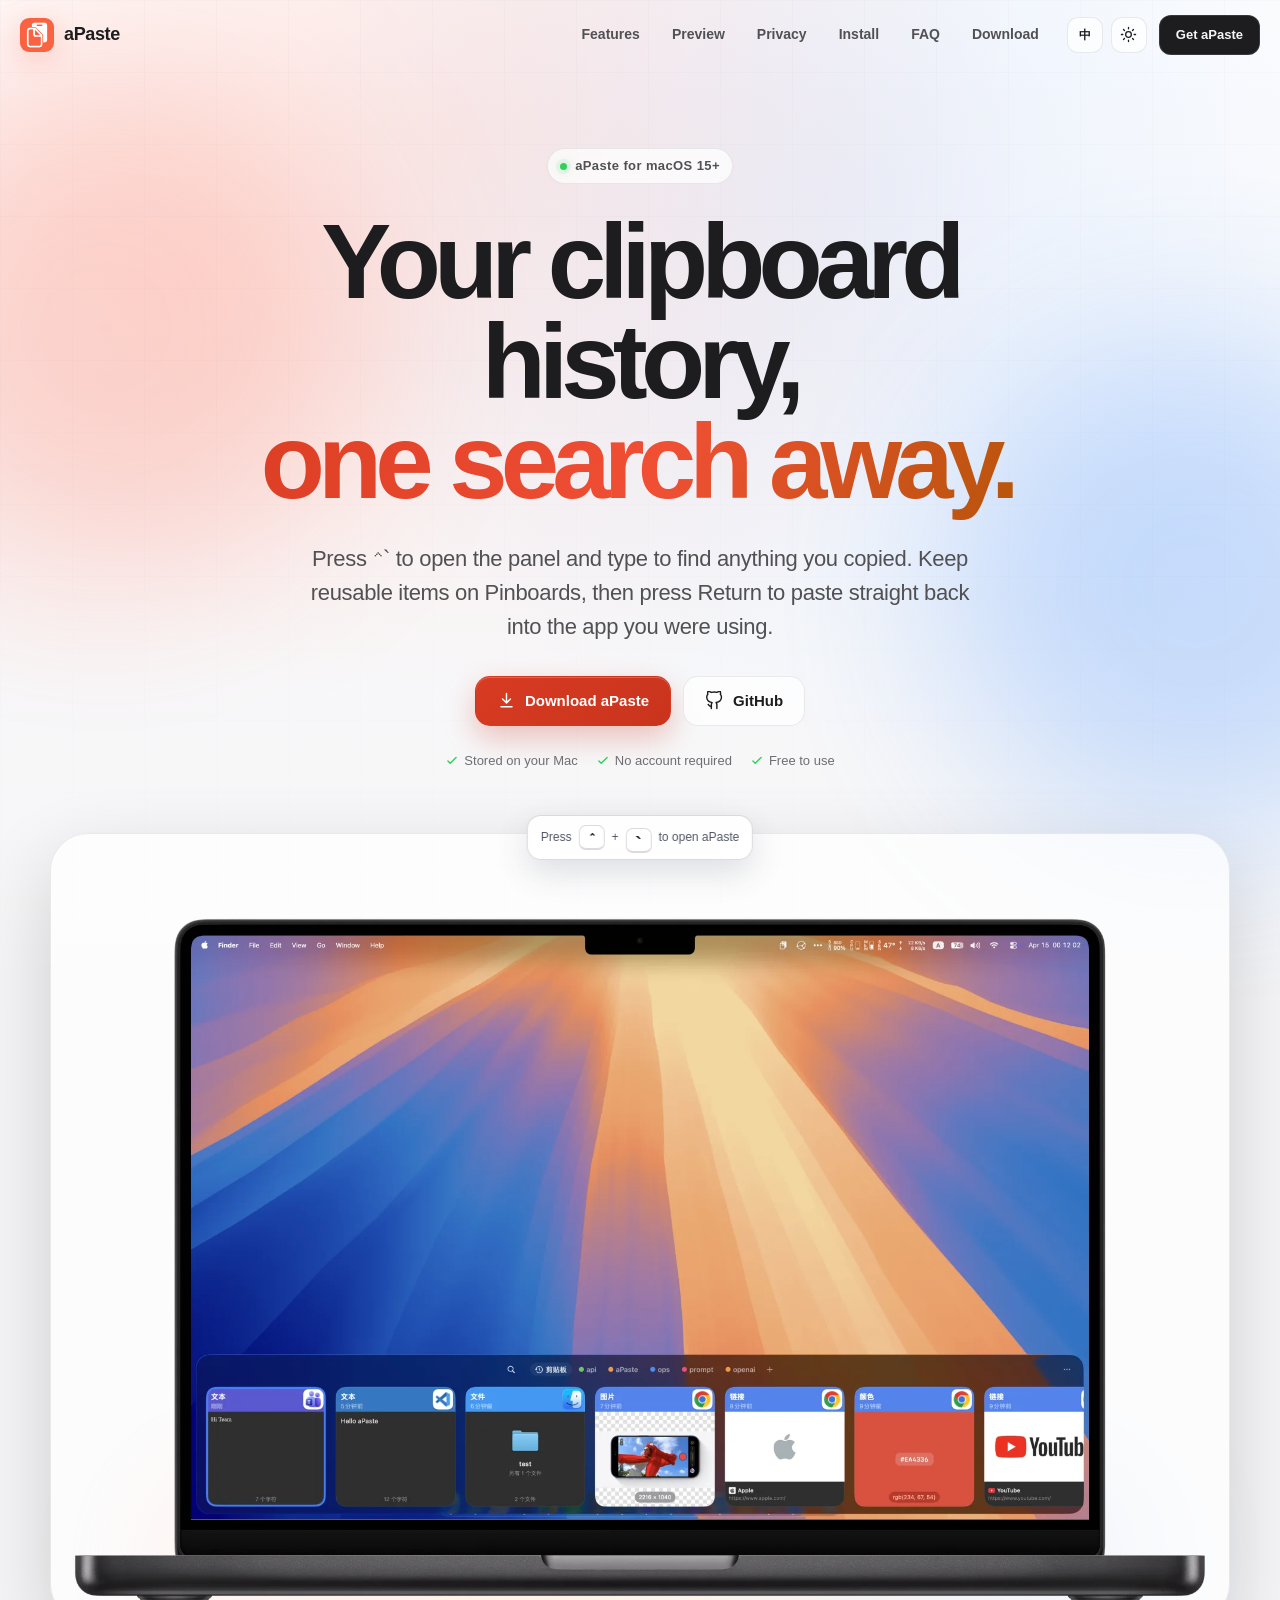
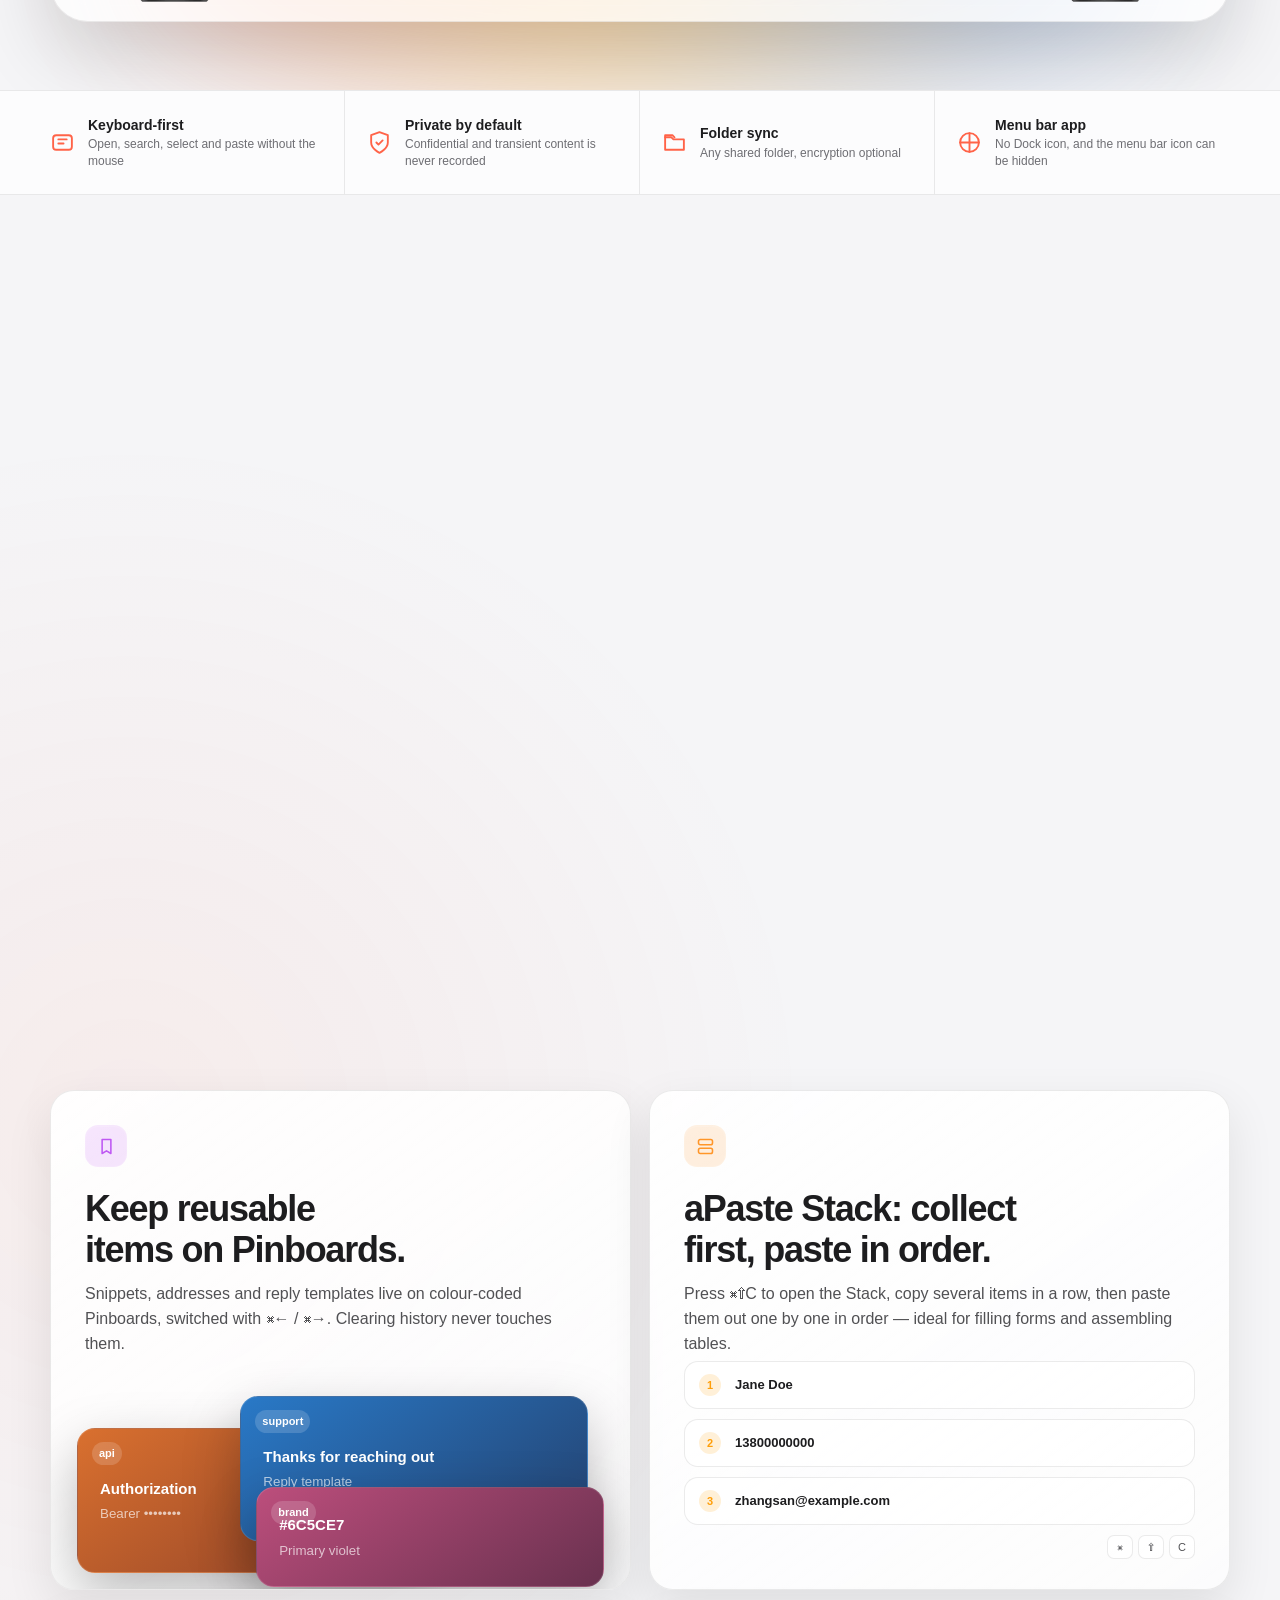
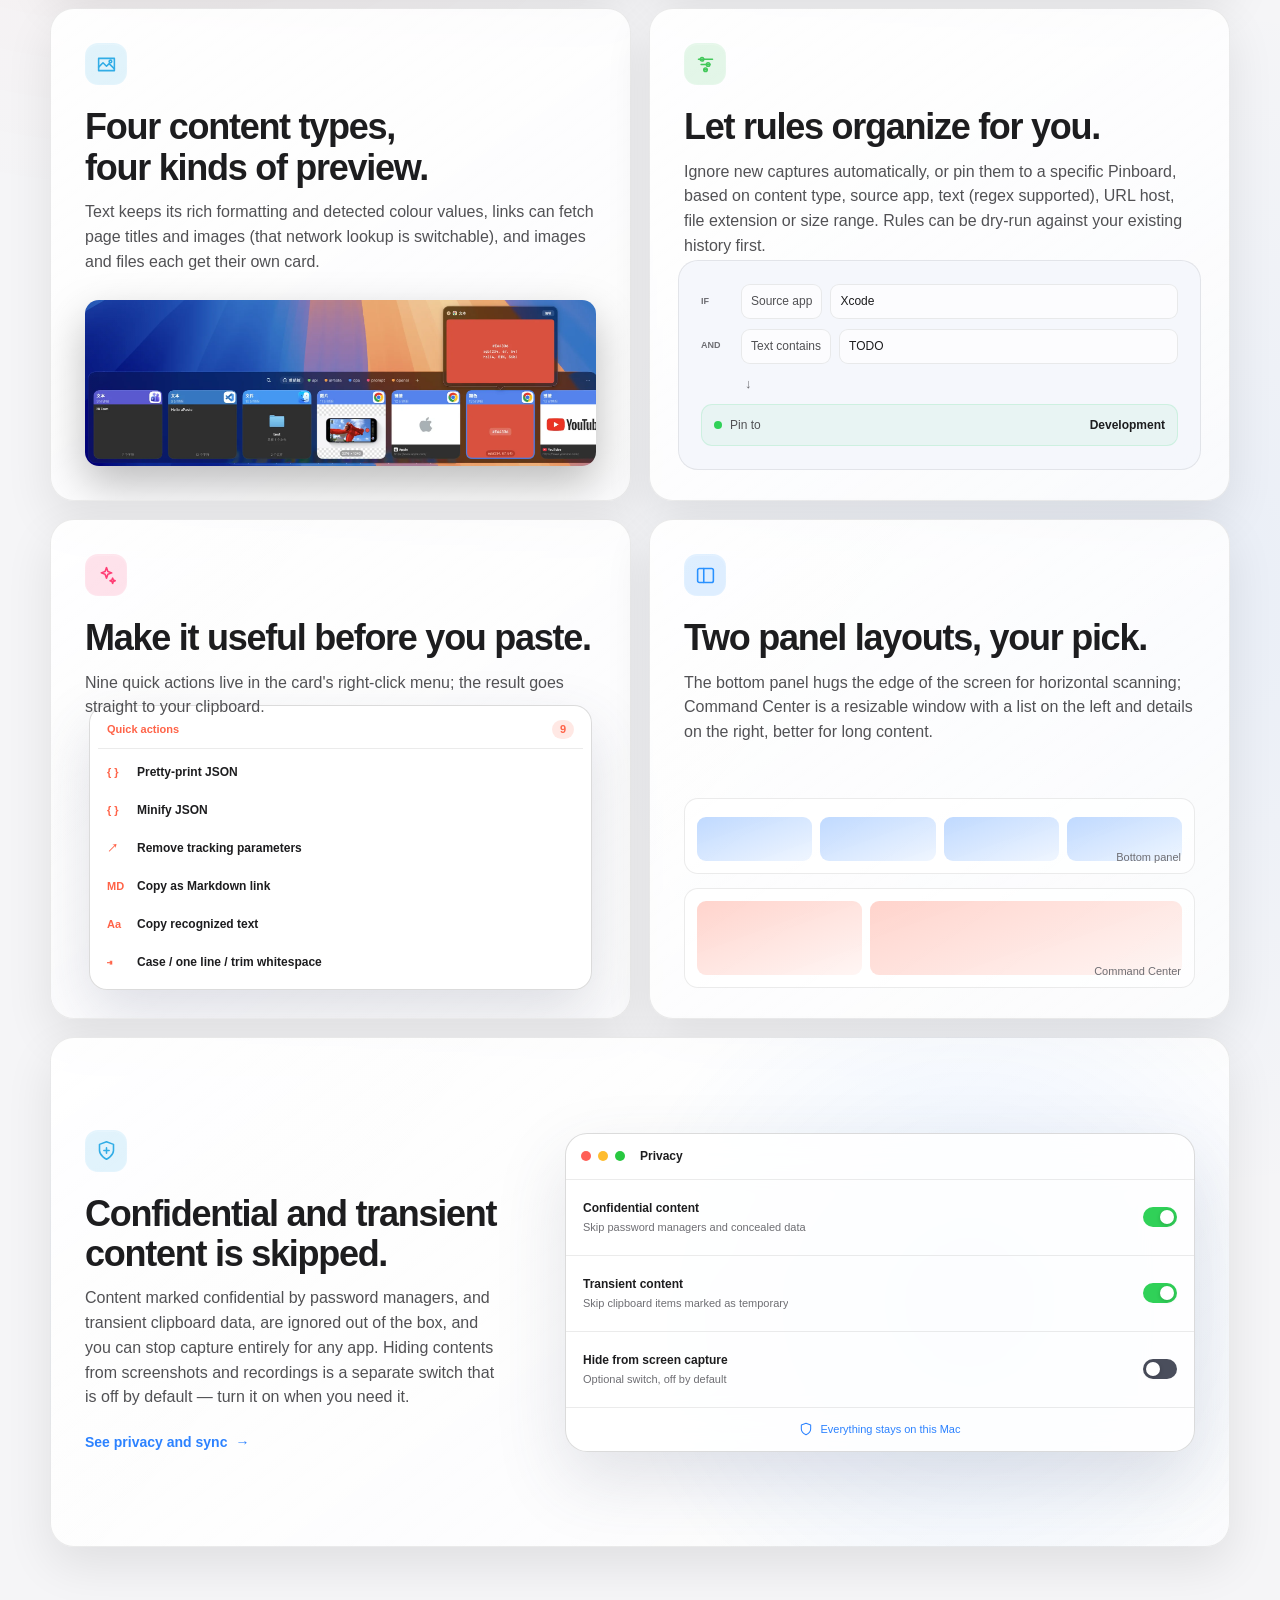
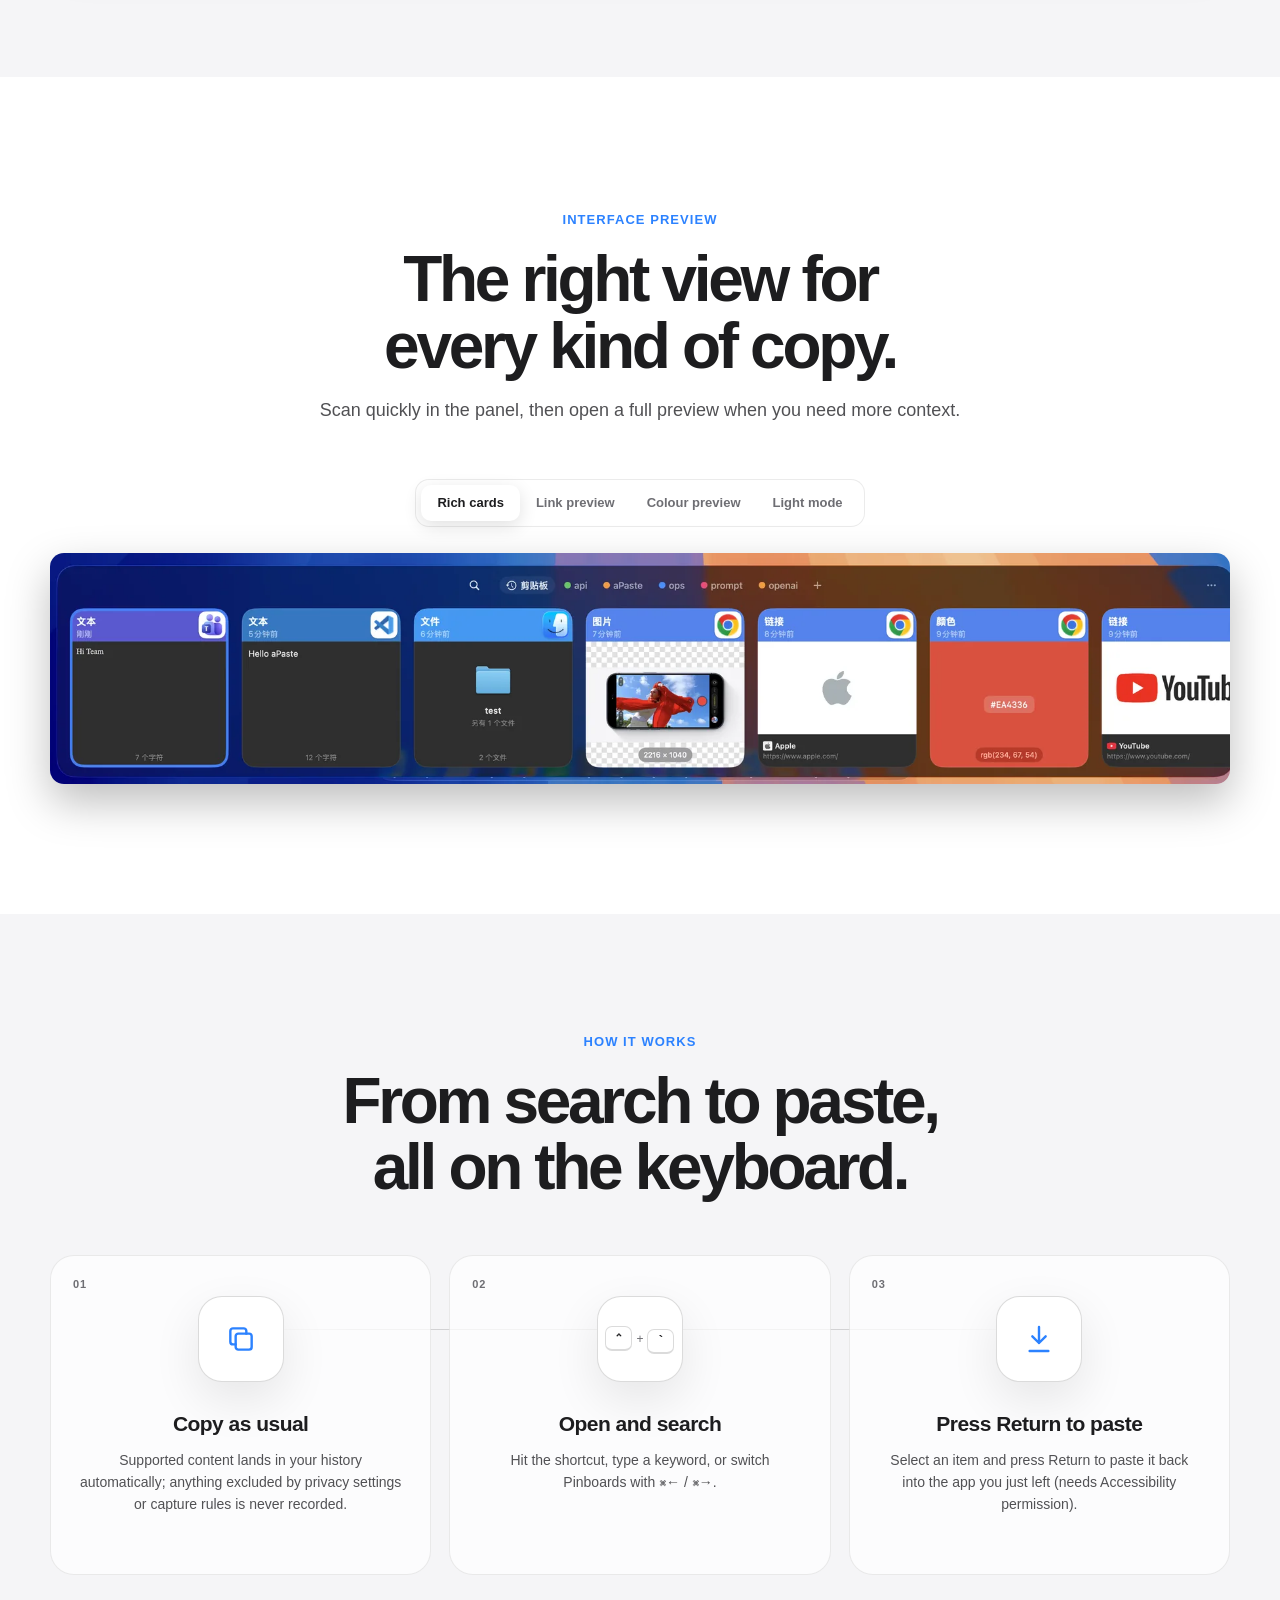
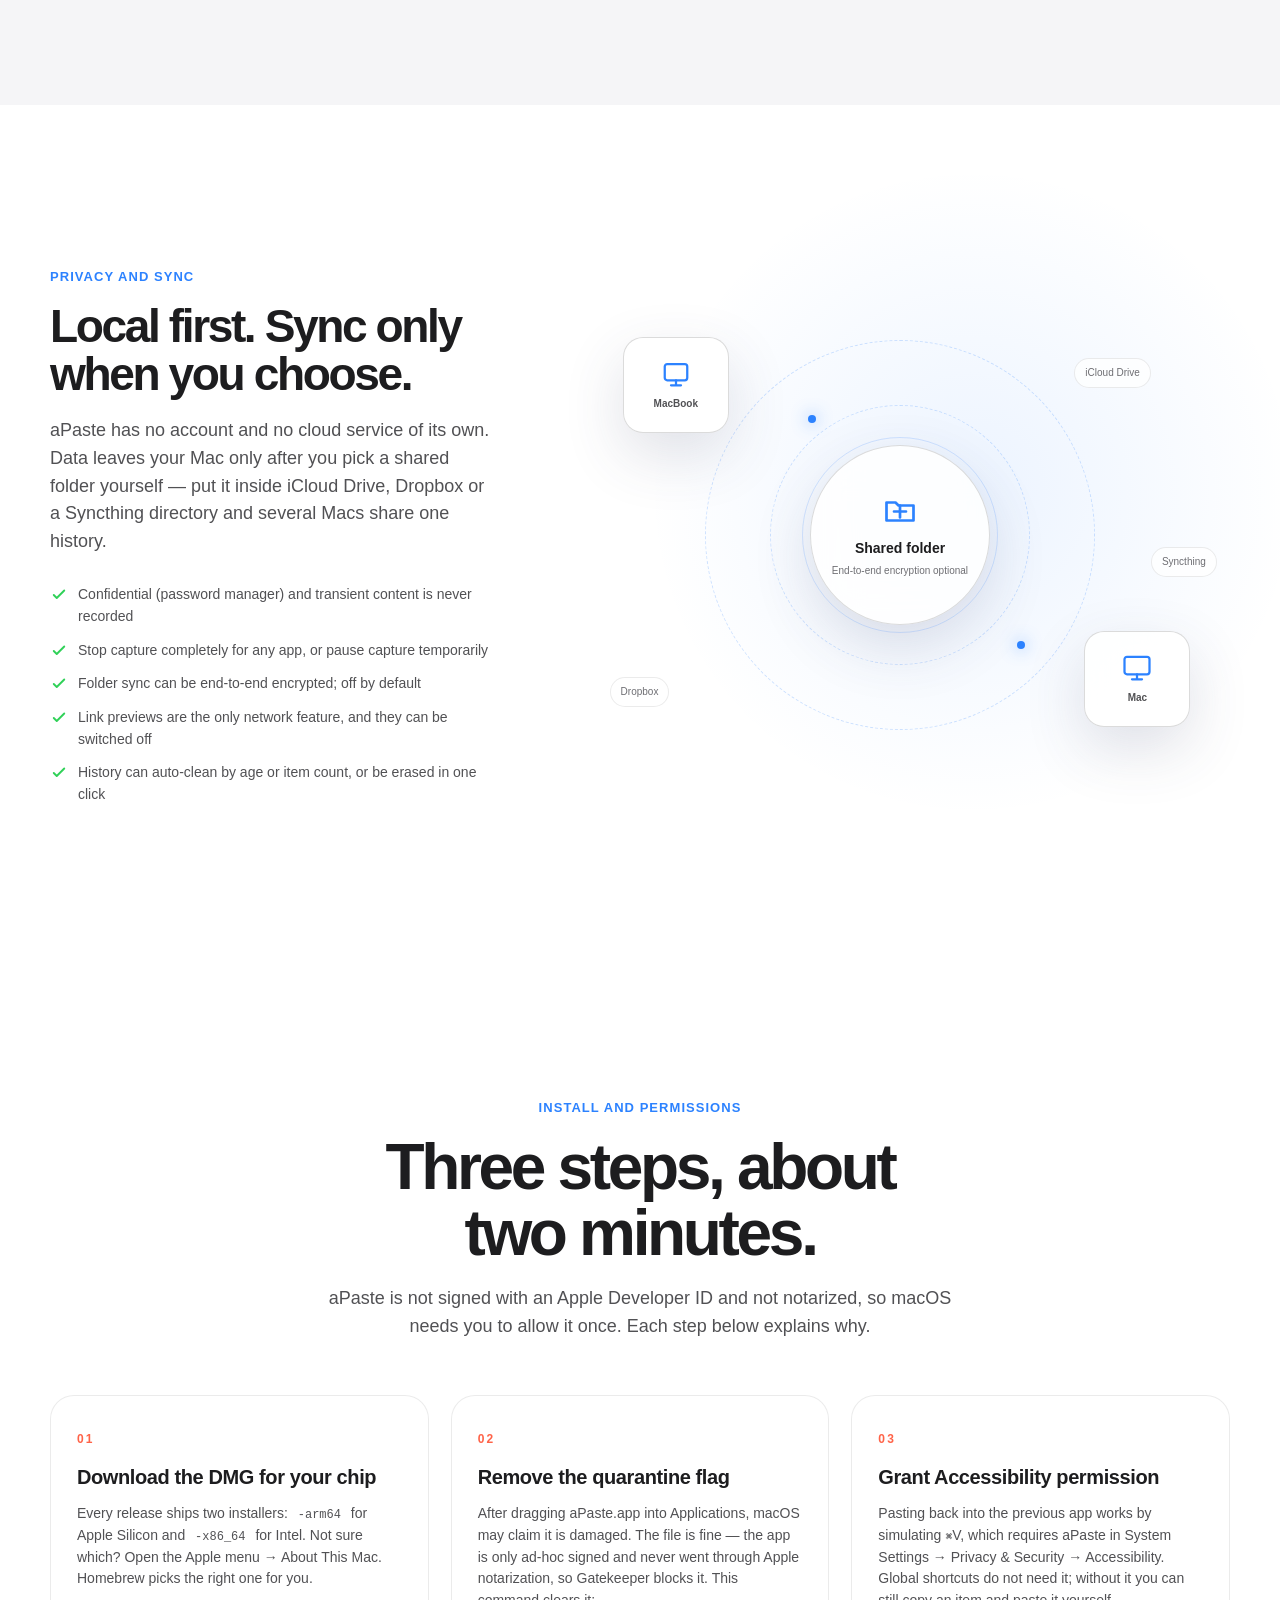
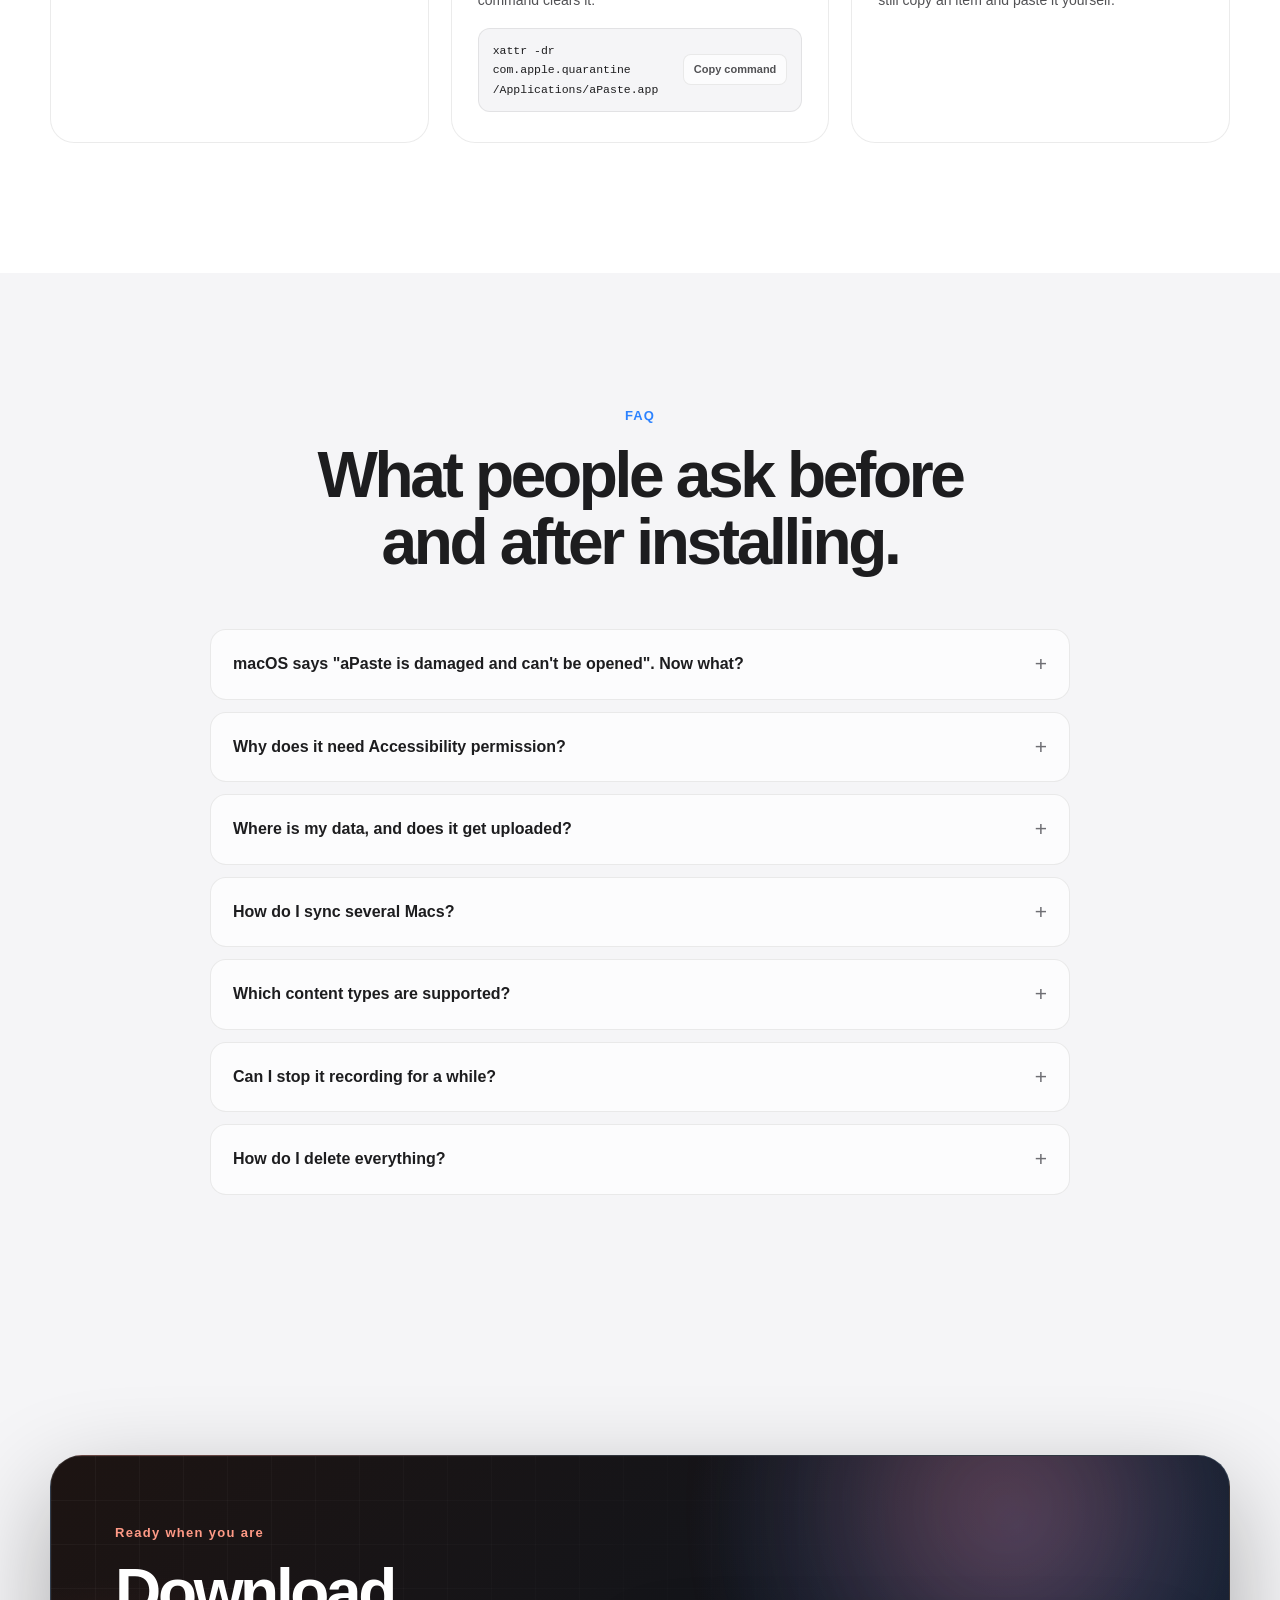
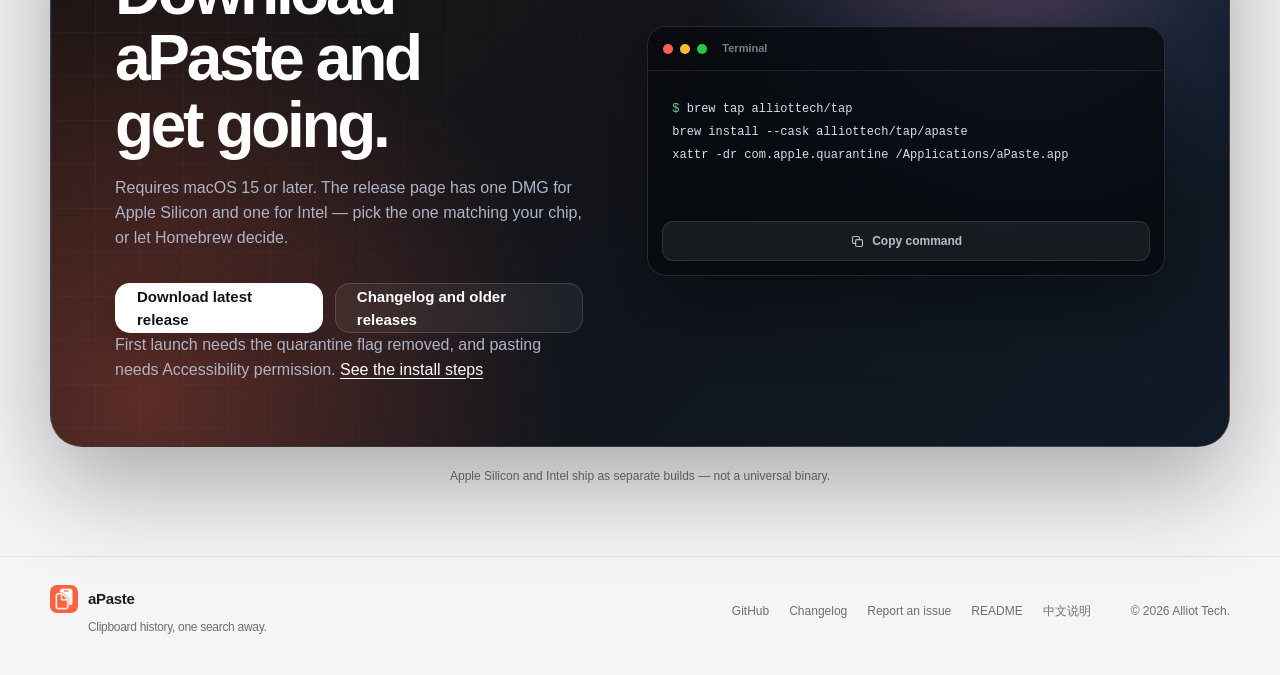
==== commit bf5198a4: "Update theme meta tags, og image, and translations; refine styles and content - Added IDs to theme c" ====
--- a/index.html
+++ b/index.html
@@ -6,8 +6,8 @@
   <meta name="description" content="aPaste 是一款 macOS 剪贴板管理器：快速搜索剪贴板历史，用 Pinboard 保存常用内容，全键盘操作，机密与临时内容默认不记录。">
   <meta name="author" content="Alliot Tech">
   <meta name="application-name" content="aPaste">
-  <meta name="theme-color" content="#f5f5f7" media="(prefers-color-scheme: light)">
-  <meta name="theme-color" content="#0b0b0d" media="(prefers-color-scheme: dark)">
+  <meta name="theme-color" id="meta-theme-light" content="#f5f5f7" media="(prefers-color-scheme: light)">
+  <meta name="theme-color" id="meta-theme-dark" content="#0b0b0d" media="(prefers-color-scheme: dark)">
   <meta name="format-detection" content="telephone=no">
   <link rel="canonical" href="https://apaste.alliot.tech/">
   <link rel="apple-touch-icon" href="apple-touch-icon.png">
@@ -18,19 +18,19 @@
   <meta property="og:locale:alternate" content="en_US">
   <meta property="og:title" content="aPaste — macOS 剪贴板历史管理器">
   <meta property="og:description" content="快速搜索剪贴板历史，用 Pinboard 保存常用内容，按 Return 直接粘贴到当前 App。">
-  <meta property="og:image" content="https://apaste.alliot.tech/assets/hero-dark.webp">
+  <meta property="og:image" content="https://apaste.alliot.tech/og-image.png">
   <meta property="og:image:alt" content="aPaste 在 MacBook 上运行的剪贴板管理器界面">
-  <meta property="og:image:width" content="1920">
-  <meta property="og:image:height" content="1264">
+  <meta property="og:image:width" content="1200">
+  <meta property="og:image:height" content="630">
   <meta name="twitter:card" content="summary_large_image">
   <meta name="twitter:title" content="aPaste — macOS 剪贴板历史管理器">
   <meta name="twitter:description" content="快速搜索剪贴板历史，用 Pinboard 保存常用内容，按 Return 直接粘贴到当前 App。">
-  <meta name="twitter:image" content="https://apaste.alliot.tech/assets/hero-dark.webp">
+  <meta name="twitter:image" content="https://apaste.alliot.tech/og-image.png">
   <meta name="twitter:image:alt" content="aPaste 在 MacBook 上运行的剪贴板管理器界面">
   <title>aPaste — macOS 剪贴板历史管理器</title>
   <link rel="icon" href="favicon.ico" sizes="any">
   <link rel="icon" href="icon-32.png" type="image/png" sizes="32x32">
-  <link rel="stylesheet" href="styles.css?v=20260826-1">
+  <link rel="stylesheet" href="styles.css?v=20260828-1">
   <script type="application/ld+json">
     {
       "@context": "https://schema.org",
@@ -42,7 +42,7 @@
       "operatingSystem": "macOS 15 或更高版本",
       "inLanguage": "zh-CN",
       "description": "为 macOS 设计的键盘优先剪贴板管理器：可搜索的剪贴板历史、Pinboard、aPaste Stack、富预览、捕获规则、隐私控制，以及可选的文件夹同步。",
-      "image": "https://apaste.alliot.tech/assets/hero-dark.webp",
+      "image": "https://apaste.alliot.tech/og-image.png",
       "url": "https://apaste.alliot.tech/",
       "downloadUrl": "https://github.com/AlliotTech/aPaste/releases/latest",
       "codeRepository": "https://github.com/AlliotTech/aPaste",
@@ -75,6 +75,7 @@
       try { stored = localStorage.getItem("apaste-theme"); } catch (error) { stored = null; }
       document.documentElement.dataset.theme = stored ||
         (matchMedia("(prefers-color-scheme: light)").matches ? "light" : "dark");
+      document.documentElement.classList.add("js");
     })();
   </script>
 </head>
@@ -83,14 +84,14 @@
 
   <header class="site-header" id="site-header">
     <div class="nav-shell">
-      <a class="brand" href="#top" aria-label="aPaste home">
+      <a class="brand" href="#top">
         <span class="brand-mark" aria-hidden="true">
           <img src="assets/apaste-logo.png" alt="" width="34" height="34">
         </span>
         <span>aPaste</span>
       </a>
 
-      <nav class="main-nav" id="main-nav" aria-label="主导航">
+      <nav class="main-nav" id="main-nav" aria-label="主导航" data-i18n-aria="navMainLabel">
         <a href="#features" data-i18n="navFeatures">功能</a>
         <a href="#showcase" data-i18n="navShowcase">预览</a>
         <a href="#privacy" data-i18n="navPrivacy">隐私</a>
@@ -114,7 +115,7 @@
     </div>
 
     <div class="mobile-nav" id="mobile-nav" hidden>
-      <nav aria-label="移动端导航">
+      <nav aria-label="移动端导航" data-i18n-aria="navMobileLabel">
         <a href="#features" data-i18n="navFeatures">功能</a>
         <a href="#showcase" data-i18n="navShowcase">预览</a>
         <a href="#privacy" data-i18n="navPrivacy">隐私</a>
@@ -156,10 +157,10 @@
           </a>
         </div>
 
-        <div class="hero-meta" aria-label="Product highlights">
+        <div class="hero-meta">
           <span><svg viewBox="0 0 24 24" aria-hidden="true"><path d="m5 12 4 4L19 6"/></svg><span data-i18n="heroMetaLocal">数据保存在本机</span></span>
           <span><svg viewBox="0 0 24 24" aria-hidden="true"><path d="m5 12 4 4L19 6"/></svg><span data-i18n="heroMetaAccount">无需账号</span></span>
-          <span><svg viewBox="0 0 24 24" aria-hidden="true"><path d="m5 12 4 4L19 6"/></svg><span data-i18n="heroMetaArch">Apple Silicon / Intel 分别构建</span></span>
+          <span><svg viewBox="0 0 24 24" aria-hidden="true"><path d="m5 12 4 4L19 6"/></svg><span data-i18n="heroMetaFree">免费使用</span></span>
         </div>
       </div>
 
@@ -171,7 +172,7 @@
         </div>
         <div class="product-stage">
           <div class="stage-glow" aria-hidden="true"></div>
-          <img src="assets/hero-dark.webp" width="1920" height="1263" alt="aPaste 在 MacBook 上运行的剪贴板管理器界面" fetchpriority="high">
+          <img src="assets/hero-dark.webp" width="1920" height="1264" alt="aPaste 在 MacBook 上运行的剪贴板管理器界面" fetchpriority="high">
         </div>
       </div>
     </section>
@@ -213,7 +214,6 @@
               <p data-i18n="featureSearchCopy">按内容类型（文本、链接、图片、文件）、日期或来源 App 筛选；开启图片文字识别后，图里的文字也能被搜到。方向键选择，Return 粘贴。</p>
             </div>
             <div class="panel-visual" aria-hidden="true">
-              <div class="panel-search-pill"><svg viewBox="0 0 24 24"><circle cx="11" cy="11" r="7"/><path d="m20 20-4-4"/></svg><span data-i18n="searchPillQuery">设计规范</span><kbd>⌘ F</kbd></div>
               <img id="panel-image" src="assets/panel-cards-dark.webp" data-src-dark="assets/panel-cards-dark.webp" data-src-light="assets/panel-cards-light.webp" width="1800" height="324" alt="" loading="lazy">
             </div>
           </article>
@@ -248,7 +248,7 @@
           <article class="bento-card preview-card reveal">
             <div class="card-copy">
               <span class="feature-icon feature-icon-cyan" aria-hidden="true"><svg viewBox="0 0 24 24"><path d="M3 5h18v14H3Z"/><path d="m3 15 5-5 4 4 3-3 6 6"/><circle cx="16.5" cy="8.5" r="1.5"/></svg></span>
-              <h3 data-i18n="featurePreviewTitle">每种内容，都有合适的预览。</h3>
+              <h3 data-i18n="featurePreviewTitle">四类内容，各有各的预览。</h3>
               <p data-i18n="featurePreviewCopy">文本保留富文本格式并识别其中的颜色值，链接可抓取网页标题和图片（这项联网抓取可以关掉），图片和文件各有对应卡片。</p>
             </div>
             <div class="preview-window" aria-hidden="true">
@@ -277,6 +277,7 @@
               <p data-i18n="featureActionsCopy">卡片右键菜单里内置 9 个快捷处理动作，处理结果直接复制到剪贴板。</p>
             </div>
             <div class="action-menu" aria-hidden="true">
+              <div class="action-menu-header"><span data-i18n="actionsMenuTitle">快捷动作</span><em>9</em></div>
               <div><span>{ }</span><strong data-i18n="actionPrettyJson">美化 JSON</strong></div>
               <div><span>{ }</span><strong data-i18n="actionMinifyJson">压缩 JSON</strong></div>
               <div><span>↗</span><strong data-i18n="actionTracking">移除跟踪参数</strong></div>
@@ -326,14 +327,13 @@
         </div>
 
         <div class="showcase reveal">
-          <div class="showcase-tabs" role="tablist" aria-label="选择预览">
+          <div class="showcase-tabs" role="tablist" aria-label="选择预览" data-i18n-aria="showcaseTabsLabel">
             <button class="showcase-tab active" type="button" role="tab" id="showcase-tab-cards" aria-controls="showcase-panel" aria-selected="true" data-src="assets/showcase-cards-dark.webp" data-alt-key="showcaseAltCards" data-i18n="showcaseTabCards">内容卡片</button>
             <button class="showcase-tab" type="button" role="tab" id="showcase-tab-link" aria-controls="showcase-panel" aria-selected="false" tabindex="-1" data-src="assets/showcase-link-dark.webp" data-alt-key="showcaseAltLink" data-i18n="showcaseTabLink">链接预览</button>
             <button class="showcase-tab" type="button" role="tab" id="showcase-tab-color" aria-controls="showcase-panel" aria-selected="false" tabindex="-1" data-src="assets/showcase-color-dark.webp" data-alt-key="showcaseAltColor" data-i18n="showcaseTabColor">颜色预览</button>
             <button class="showcase-tab" type="button" role="tab" id="showcase-tab-light" aria-controls="showcase-panel" aria-selected="false" tabindex="-1" data-src="assets/showcase-cards-light.webp" data-alt-key="showcaseAltLight" data-i18n="showcaseTabLight">浅色模式</button>
           </div>
           <div class="showcase-frame" id="showcase-panel" role="tabpanel" aria-labelledby="showcase-tab-cards" tabindex="0">
-            <div class="window-bar" aria-hidden="true"><span></span><span></span><span></span><em>aPaste</em></div>
             <img id="showcase-image" src="assets/showcase-cards-dark.webp" width="1800" height="352" alt="aPaste 面板中的剪贴板内容卡片" loading="lazy">
           </div>
         </div>
@@ -363,7 +363,7 @@
           <ul class="check-list">
             <li><svg viewBox="0 0 24 24"><path d="m5 12 4 4L19 6"/></svg><span data-i18n="privacyPointOne">机密（密码管理器）与临时内容默认不记录</span></li>
             <li><svg viewBox="0 0 24 24"><path d="m5 12 4 4L19 6"/></svg><span data-i18n="privacyPointTwo">可以按 App 完全停止记录，也能临时暂停捕获</span></li>
-            <li><svg viewBox="0 0 24 24"><path d="m5 12 4 4L19 6"/></svg><span data-i18n="privacyPointThree">文件夹同步可开启端到端加密（PBKDF2-SHA256 + ChaCha20-Poly1305），默认关闭</span></li>
+            <li><svg viewBox="0 0 24 24"><path d="m5 12 4 4L19 6"/></svg><span data-i18n="privacyPointThree">文件夹同步可开启端到端加密，默认关闭</span></li>
             <li><svg viewBox="0 0 24 24"><path d="m5 12 4 4L19 6"/></svg><span data-i18n="privacyPointFour">链接预览是唯一的联网功能，可以随时关掉</span></li>
             <li><svg viewBox="0 0 24 24"><path d="m5 12 4 4L19 6"/></svg><span data-i18n="privacyPointFive">历史可按天数或条数自动清理，也能一键清空</span></li>
           </ul>
@@ -396,7 +396,7 @@
           <li class="install-step reveal">
             <span class="install-index">01</span>
             <h3 data-i18n="installStepOneTitle">下载对应芯片的 DMG</h3>
-            <p data-i18n-html="installStepOneCopy">每个版本提供两个安装包：Apple Silicon 用 <code>-arm64</code>，Intel 用 <code>-x86_64</code>。不确定的话点左上角  →「关于本机」看芯片型号。也可以用 Homebrew，它会自动选对架构。</p>
+            <p data-i18n-html="installStepOneCopy">每个版本提供两个安装包：Apple Silicon 用 <code>-arm64</code>，Intel 用 <code>-x86_64</code>。不确定的话点左上角的苹果菜单 →「关于本机」看芯片型号。也可以用 Homebrew，它会自动选对架构。</p>
           </li>
           <li class="install-step reveal">
             <span class="install-index">02</span>
@@ -481,7 +481,7 @@
             </button>
           </div>
         </div>
-        <p class="requirements" data-i18n="requirements">需要 macOS 15 或更高版本，Apple Silicon 与 Intel 分别提供安装包（非通用二进制）。</p>
+        <p class="requirements" data-i18n="requirements">两个安装包按芯片分别构建，并非通用二进制。</p>
       </div>
     </section>
   </main>
@@ -501,6 +501,6 @@
   </footer>
 
   <noscript><div class="noscript">启用 JavaScript 后可完整使用此页面（语言切换、预览切换等）。</div></noscript>
-  <script src="script.js?v=20260826-1"></script>
+  <script src="script.js?v=20260828-1"></script>
 </body>
 </html>
--- a/styles.css
+++ b/styles.css
@@ -529,8 +529,6 @@
   border-radius: 38px;
   background: linear-gradient(145deg, rgba(255, 255, 255, 0.08), rgba(255, 255, 255, 0.015));
   box-shadow: var(--shadow);
-  transform: perspective(1400px) rotateX(2deg);
-  transform-origin: center top;
 }
 
 html[data-theme="light"] .product-stage {
@@ -738,6 +736,7 @@
   font-weight: 690;
   letter-spacing: -0.035em;
   line-height: 1.12;
+  text-wrap: balance;
 }
 
 .card-copy p {
@@ -748,60 +747,17 @@
 }
 
 .search-card {
-  display: grid;
-  min-height: 500px;
-  align-items: center;
-  grid-template-columns: 0.75fr 1.25fr;
-  gap: 46px;
+  min-height: 0;
 }
 
 .panel-visual {
-  position: relative;
-  z-index: 2;
-  align-self: end;
-  margin: 0 -120px 20px 0;
-  padding: 68px 18px 18px;
-  border: 1px solid var(--line-strong);
-  border-radius: 28px 0 0 28px;
-  background: #11131d;
-  box-shadow: -18px 24px 70px rgba(0, 0, 0, 0.28);
-  transform: rotate(-2deg);
+  margin: 26px 0 0;
 }
 
 .panel-visual img {
   width: 100%;
-  border-radius: 16px;
-}
-
-.panel-search-pill {
-  position: absolute;
-  top: 18px;
-  right: 20px;
-  left: 20px;
-  display: flex;
-  height: 38px;
-  align-items: center;
-  gap: 9px;
-  padding: 0 11px;
-  border: 1px solid rgba(255, 255, 255, 0.09);
-  border-radius: 11px;
-  background: rgba(255, 255, 255, 0.065);
-  color: #8e93a8;
-  font-size: 12px;
-}
-
-.panel-search-pill svg {
-  width: 15px;
-  height: 15px;
-}
-
-.panel-search-pill kbd {
-  margin-left: auto;
-  padding: 2px 6px;
-  border: 1px solid rgba(255, 255, 255, 0.09);
-  border-radius: 5px;
-  color: #6f7488;
-  font-family: inherit;
+  border-radius: 14px;
+  box-shadow: 0 18px 44px rgba(0, 0, 0, 0.26);
 }
 
 .pinboard-stack {
@@ -816,7 +772,7 @@
 .pin-card {
   position: absolute;
   display: flex;
-  width: 72%;
+  width: 66%;
   height: 145px;
   flex-direction: column;
   justify-content: center;
@@ -834,7 +790,7 @@
   padding: 3px 7px;
   border-radius: 999px;
   background: rgba(255, 255, 255, 0.16);
-  font-size: 10px;
+  font-size: 11px;
   font-weight: 700;
 }
 
@@ -850,29 +806,18 @@
   color: rgba(255, 255, 255, 0.67);
 }
 
-.pin-orange { left: 0; bottom: 15px; background: linear-gradient(145deg, #d9702f, #8b3f27); transform: rotate(-7deg); }
-.pin-blue { left: 15%; bottom: 32px; background: linear-gradient(145deg, #2979c7, #24416e); transform: rotate(1deg); }
-.pin-pink { right: 0; bottom: 8px; background: linear-gradient(145deg, #bc4e7c, #69314f); transform: rotate(8deg); }
+.pin-orange { left: 0; bottom: 14px; background: linear-gradient(145deg, #d9702f, #8b3f27); }
+.pin-blue { left: 31%; bottom: 46px; background: linear-gradient(145deg, #2979c7, #24416e); }
+.pin-pink { right: 0; bottom: 0; height: 100px; padding: 18px 22px; background: linear-gradient(145deg, #bc4e7c, #69314f); }
 
 .preview-window {
-  position: absolute;
-  z-index: 2;
-  right: -70px;
-  bottom: -22px;
-  left: 56px;
-  height: 255px;
-  overflow: hidden;
-  border: 1px solid var(--line-strong);
-  border-radius: 24px 24px 0 0;
-  box-shadow: -14px 20px 55px rgba(0, 0, 0, 0.28);
-  transform: rotate(3deg);
+  margin: 26px 0 0;
 }
 
 .preview-window img {
   width: 100%;
-  height: 100%;
-  object-fit: cover;
-  object-position: 86% 50%;
+  border-radius: 14px;
+  box-shadow: 0 18px 44px rgba(0, 0, 0, 0.26);
 }
 
 .rule-builder {
@@ -973,7 +918,32 @@
   box-shadow: 0 24px 60px rgba(65, 71, 104, 0.17);
 }
 
-.action-menu div {
+.action-menu-header {
+  display: flex;
+  align-items: center;
+  justify-content: space-between;
+  margin-bottom: 4px;
+  padding: 6px 9px 9px;
+  border-bottom: 1px solid var(--line);
+}
+
+.action-menu-header span {
+  color: var(--text-soft);
+  font-size: 11px;
+  font-weight: 650;
+}
+
+.action-menu-header em {
+  padding: 1px 8px;
+  border-radius: 999px;
+  background: rgba(255, 99, 72, 0.15);
+  color: var(--accent);
+  font-size: 11px;
+  font-style: normal;
+  font-weight: 750;
+}
+
+.action-menu > div:not(.action-menu-header) {
   display: grid;
   min-height: 38px;
   align-items: center;
@@ -984,7 +954,7 @@
   font-size: 12px;
 }
 
-.action-menu div:hover {
+.action-menu > div:not(.action-menu-header):hover {
   background: var(--surface-strong);
 }
 
@@ -1055,7 +1025,6 @@
 }
 
 .console-top > span,
-.window-bar > span,
 .terminal-header > span {
   width: 10px;
   height: 10px;
@@ -1064,10 +1033,8 @@
 }
 
 .console-top > span:nth-child(2),
-.window-bar > span:nth-child(2),
 .terminal-header > span:nth-child(2) { background: #febc2e; }
 .console-top > span:nth-child(3),
-.window-bar > span:nth-child(3),
 .terminal-header > span:nth-child(3) { background: #28c840; }
 
 .console-top strong {
@@ -1101,7 +1068,7 @@
   overflow: hidden;
   margin-top: 2px;
   color: var(--text-faint);
-  font-size: 10px;
+  font-size: 11px;
   text-overflow: ellipsis;
   white-space: nowrap;
 }
@@ -1137,7 +1104,7 @@
   gap: 7px;
   padding: 13px;
   color: var(--accent-blue);
-  font-size: 10px;
+  font-size: 11px;
 }
 
 .console-note svg {
@@ -1182,36 +1149,12 @@
   color: var(--text);
 }
 
-.showcase-frame {
-  overflow: hidden;
-  border: 1px solid var(--line-strong);
-  border-radius: 26px;
-  background: #11131c;
-  box-shadow: var(--shadow);
-}
-
-.window-bar {
-  display: flex;
-  height: 46px;
-  align-items: center;
-  gap: 7px;
-  padding: 0 17px;
-  border-bottom: 1px solid rgba(255, 255, 255, 0.075);
-  color: #777c8e;
-}
-
-.window-bar em {
-  margin-inline: auto;
-  padding-right: 42px;
-  font-size: 11px;
-  font-style: normal;
-  font-weight: 600;
-}
-
 .showcase-frame img {
   display: block;
   width: 100%;
   height: auto;
+  border-radius: 14px;
+  box-shadow: 0 18px 44px rgba(0, 0, 0, 0.26);
   transition: opacity 180ms ease, transform 360ms ease;
 }
 
@@ -1423,7 +1366,7 @@
 .sync-core small {
   margin-top: 3px;
   color: var(--text-faint);
-  font-size: 9px;
+  font-size: 10px;
 }
 
 .device {
@@ -1445,8 +1388,8 @@
   font-weight: 600;
 }
 
-.device-mac { top: 12%; left: 8%; transform: rotate(-4deg); }
-.device-imac { right: 6%; bottom: 13%; transform: rotate(4deg); }
+.device-mac { top: 12%; left: 8%; }
+.device-imac { right: 6%; bottom: 13%; }
 
 .provider {
   position: absolute;
@@ -1456,7 +1399,7 @@
   border-radius: 999px;
   background: var(--surface);
   color: var(--text-faint);
-  font-size: 9px;
+  font-size: 10px;
 }
 
 .provider-one { top: 16%; right: 12%; }
@@ -1543,6 +1486,8 @@
 
 .download-copy .section-kicker {
   color: #ff9a86;
+  text-transform: none;
+  letter-spacing: 0.1em;
 }
 
 .download-copy h2 {
@@ -1581,7 +1526,6 @@
   border-radius: 19px;
   background: rgba(6, 8, 13, 0.76);
   box-shadow: 0 28px 70px rgba(0, 0, 0, 0.4);
-  transform: rotate(1.5deg);
   -webkit-backdrop-filter: blur(24px);
   backdrop-filter: blur(24px);
 }
@@ -1804,7 +1748,7 @@
   right: 13px;
   bottom: 7px;
   color: var(--text-faint);
-  font-size: 10px;
+  font-size: 11px;
   font-style: normal;
 }
 
@@ -2019,9 +1963,9 @@
 .footer-brand small {
   width: 100%;
   margin-left: 38px;
-  margin-top: -7px;
+  margin-top: -5px;
   color: var(--text-faint);
-  font-size: 10px;
+  font-size: 12px;
   font-weight: 450;
 }
 
@@ -2054,9 +1998,13 @@
 }
 
 .reveal {
+  transition: opacity 700ms cubic-bezier(0.22, 1, 0.36, 1), transform 700ms cubic-bezier(0.22, 1, 0.36, 1);
+}
+
+/* 入场隐藏仅在 JS 可用时生效：无 JS、爬虫或脚本加载失败时内容保持完整可见 */
+html.js .reveal:not(.visible) {
   opacity: 0;
   transform: translateY(22px);
-  transition: opacity 700ms cubic-bezier(0.22, 1, 0.36, 1), transform 700ms cubic-bezier(0.22, 1, 0.36, 1);
 }
 
 .reveal-late {
@@ -2105,21 +2053,12 @@
     padding-left: 0;
   }
 
-  .search-card,
   .privacy-card,
   .privacy-layout,
   .download-card {
     grid-template-columns: 1fr;
   }
 
-  .search-card {
-    padding-bottom: 0;
-  }
-
-  .panel-visual {
-    margin: 0 -100px -10px 8%;
-  }
-
   .privacy-card {
     gap: 38px;
   }
@@ -2139,10 +2078,6 @@
   .download-card {
     padding: 58px;
     gap: 44px;
-  }
-
-  .terminal-card {
-    transform: none;
   }
 }
 
@@ -2196,7 +2131,7 @@
 
   .hero h1 {
     margin-top: 23px;
-    font-size: clamp(52px, 16vw, 78px);
+    font-size: clamp(50px, 15vw, 78px);
   }
 
   .hero-copy {
@@ -2289,18 +2224,14 @@
     padding: 26px;
   }
 
-  .search-card {
-    display: block;
-    min-height: 650px;
-  }
-
   .panel-visual {
-    position: absolute;
-    top: 300px;
-    right: -110px;
-    bottom: auto;
-    left: 34px;
-    margin: 0;
+    margin: 24px -26px -26px;
+  }
+
+  .panel-visual img {
+    min-height: 132px;
+    border-radius: 0;
+    object-fit: cover;
   }
 
   .pinboard-stack {
@@ -2309,15 +2240,17 @@
   }
 
   .pin-card {
-    width: 64%;
     font-size: 12px;
   }
 
   .preview-window {
-    right: -110px;
-    bottom: -25px;
-    left: 34px;
-    height: 250px;
+    margin: 24px -26px -26px;
+  }
+
+  .preview-window img {
+    min-height: 132px;
+    border-radius: 0;
+    object-fit: cover;
   }
 
   .privacy-card {
@@ -2342,19 +2275,6 @@
     font-size: 11px;
   }
 
-  .showcase-frame {
-    border-radius: 18px;
-  }
-
-  .window-bar {
-    height: 36px;
-  }
-
-  .window-bar > span {
-    width: 8px;
-    height: 8px;
-  }
-
   .flow-grid {
     grid-template-columns: 1fr;
   }
@@ -2408,8 +2328,7 @@
 }
 
 @media (max-width: 410px) {
-  .hero-shortcut > span:first-child,
-  .hero-shortcut > span:last-child {
+  .hero-shortcut {
     display: none;
   }
 
@@ -2419,7 +2338,11 @@
   }
 
   .search-card {
-    min-height: 650px;
+    min-height: 0;
+  }
+
+  .preview-card {
+    min-height: 0;
   }
 
   .rule-builder {
@@ -2459,7 +2382,7 @@
     transition-duration: 0.01ms !important;
   }
 
-  .reveal {
+  html.js .reveal:not(.visible) {
     opacity: 1;
     transform: none;
   }
@@ -2507,3 +2430,26 @@
     --line-strong: rgba(0, 0, 0, 0.42);
   }
 }
+
+/* 中文标题放宽字距与行高：大负字距按拉丁字母设计，汉字顶格排版会互相挤压 */
+html[lang="zh-CN"] .hero h1 {
+  letter-spacing: -0.015em;
+  line-height: 1.06;
+}
+
+html[lang="zh-CN"] .section-heading h2,
+html[lang="zh-CN"] .privacy-story h2,
+html[lang="zh-CN"] .download-copy h2 {
+  letter-spacing: -0.015em;
+  line-height: 1.1;
+}
+
+html[lang="zh-CN"] .card-copy h3,
+html[lang="zh-CN"] .flow-step h3,
+html[lang="zh-CN"] .install-step h3 {
+  letter-spacing: -0.01em;
+}
+
+html[lang="zh-CN"] .hero-copy {
+  letter-spacing: 0;
+}
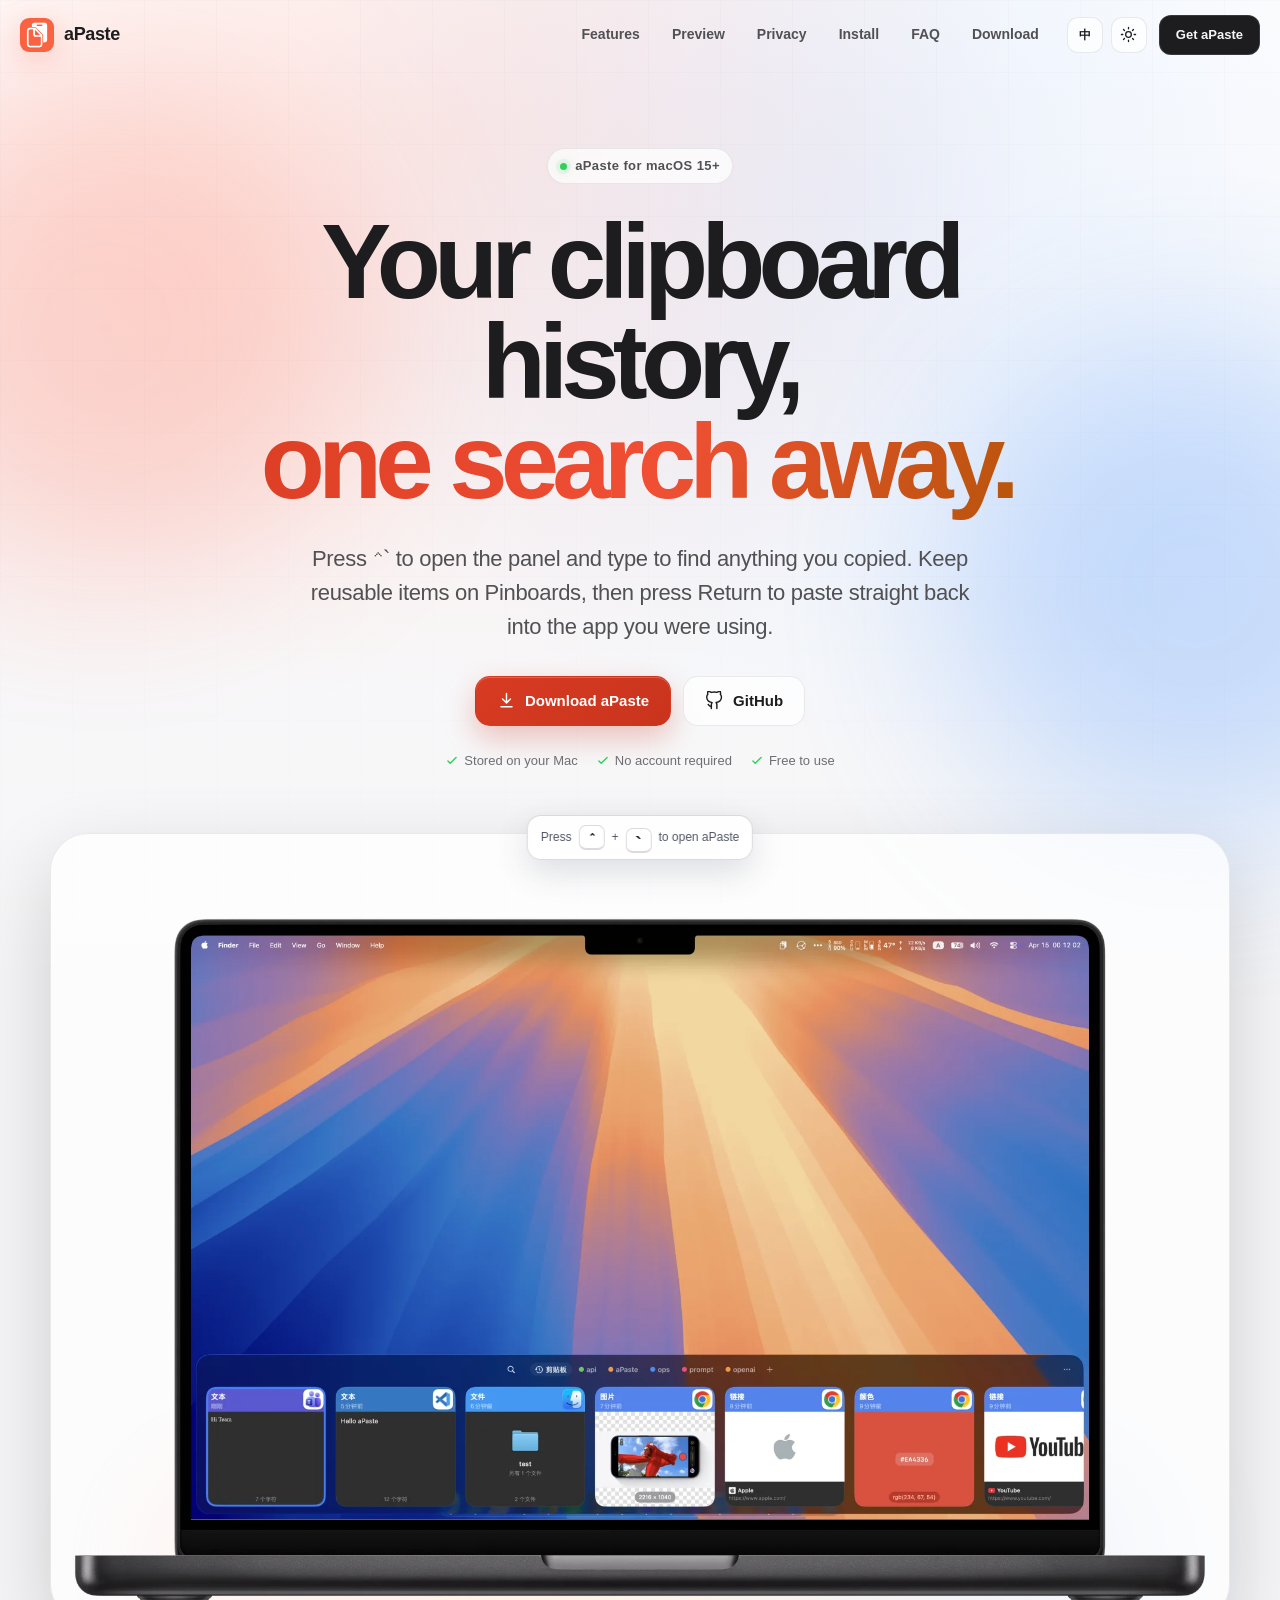
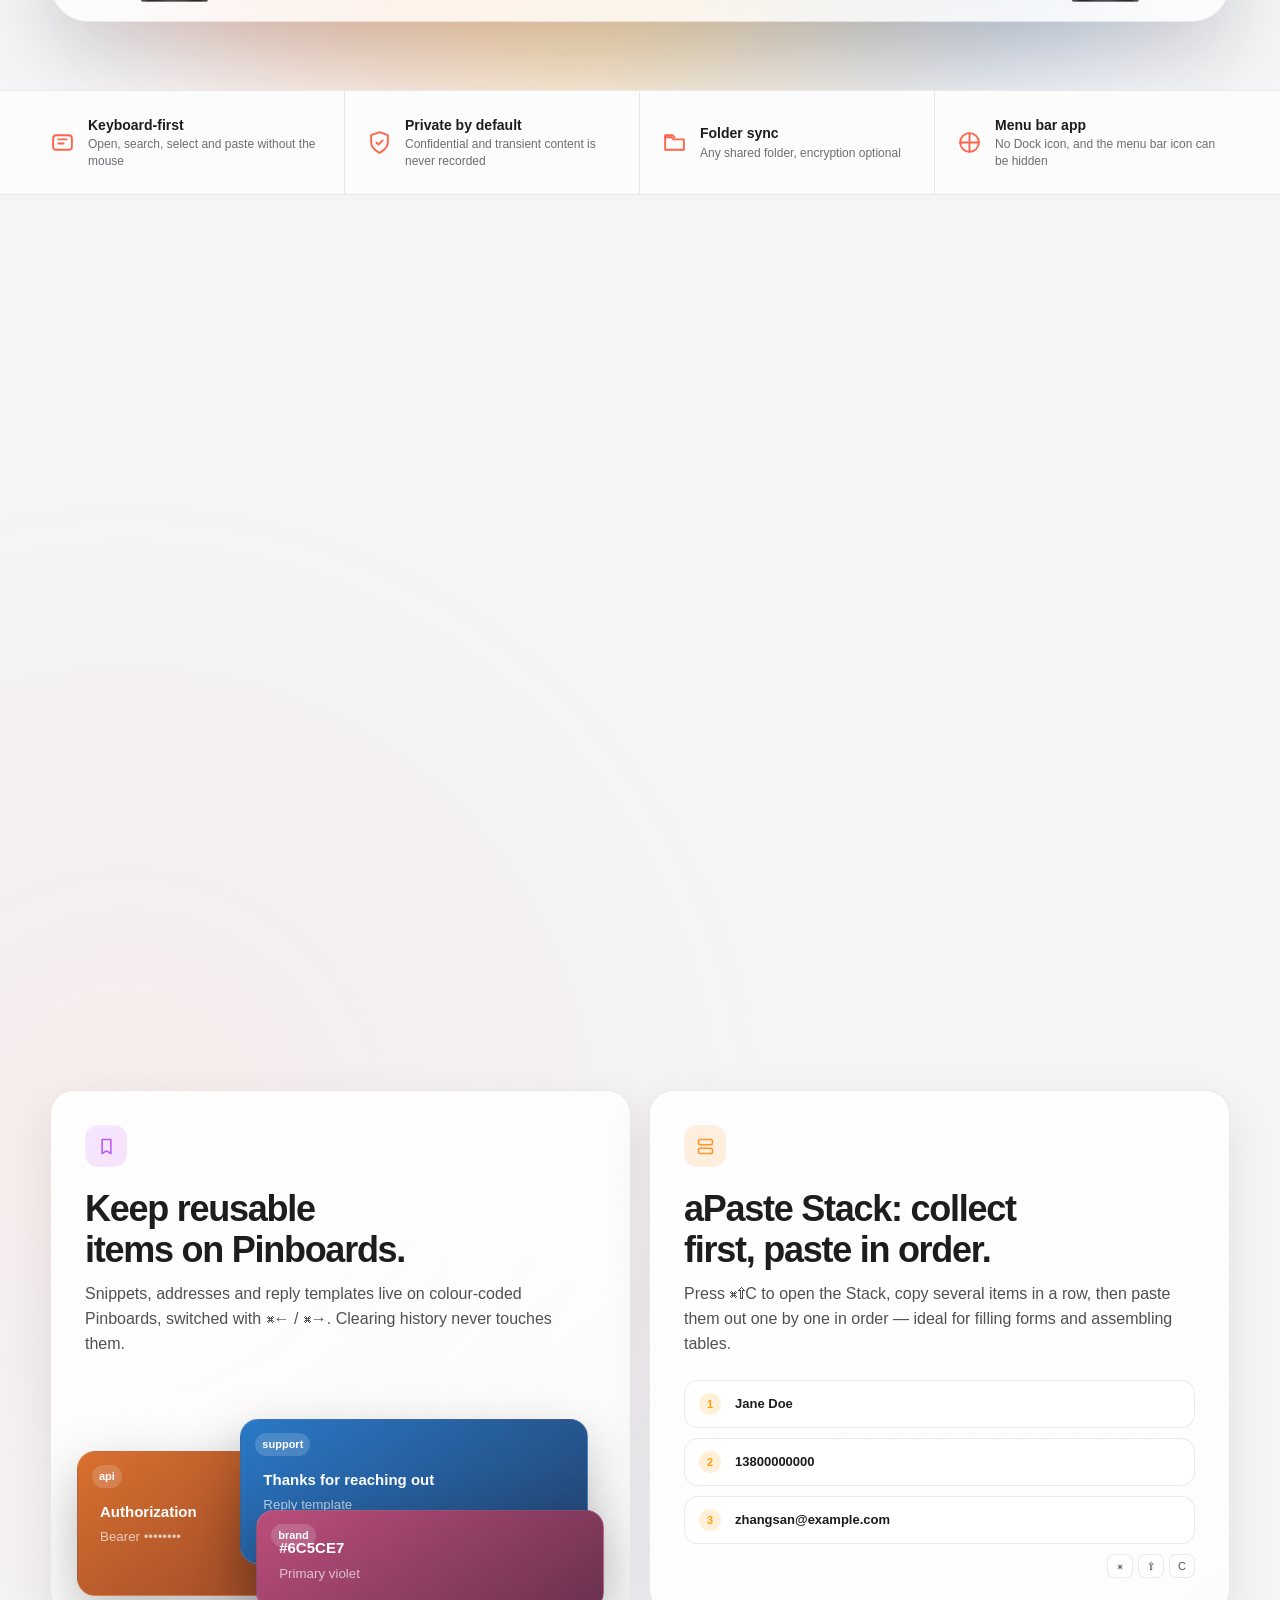
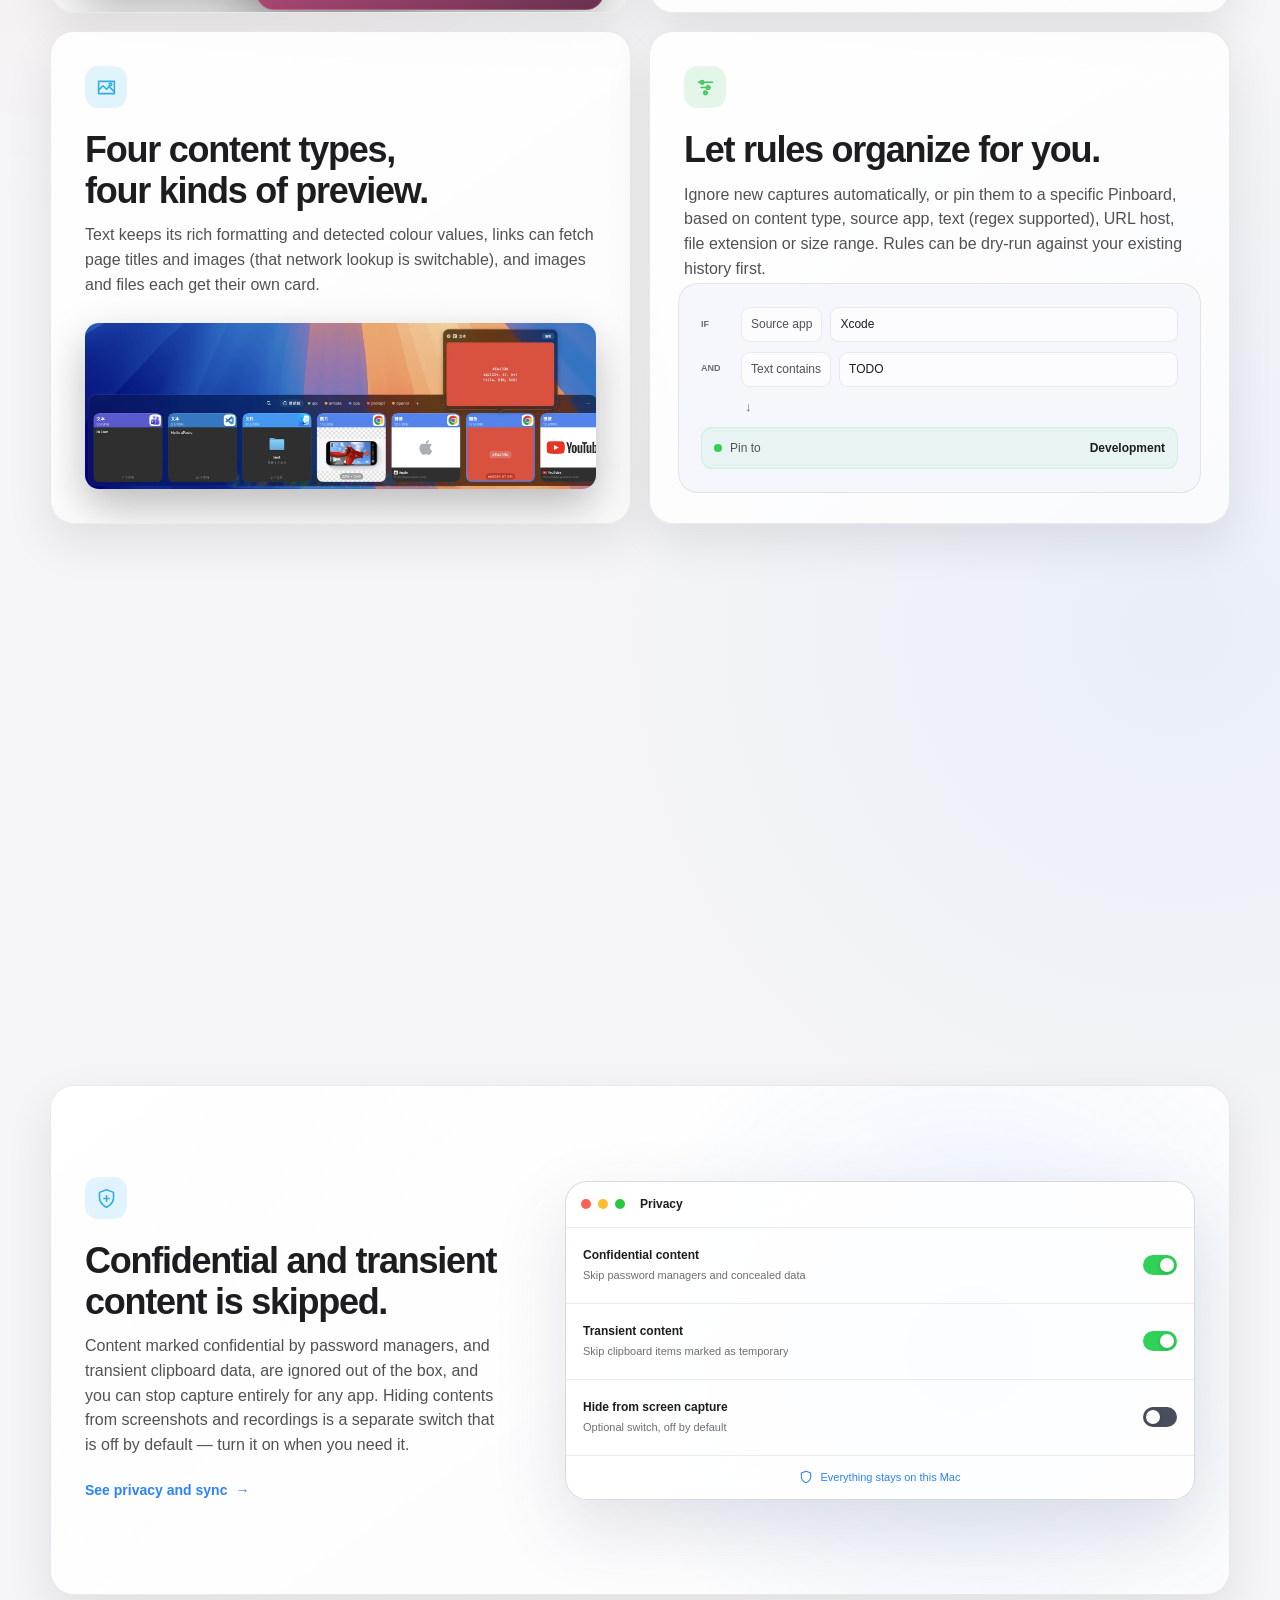
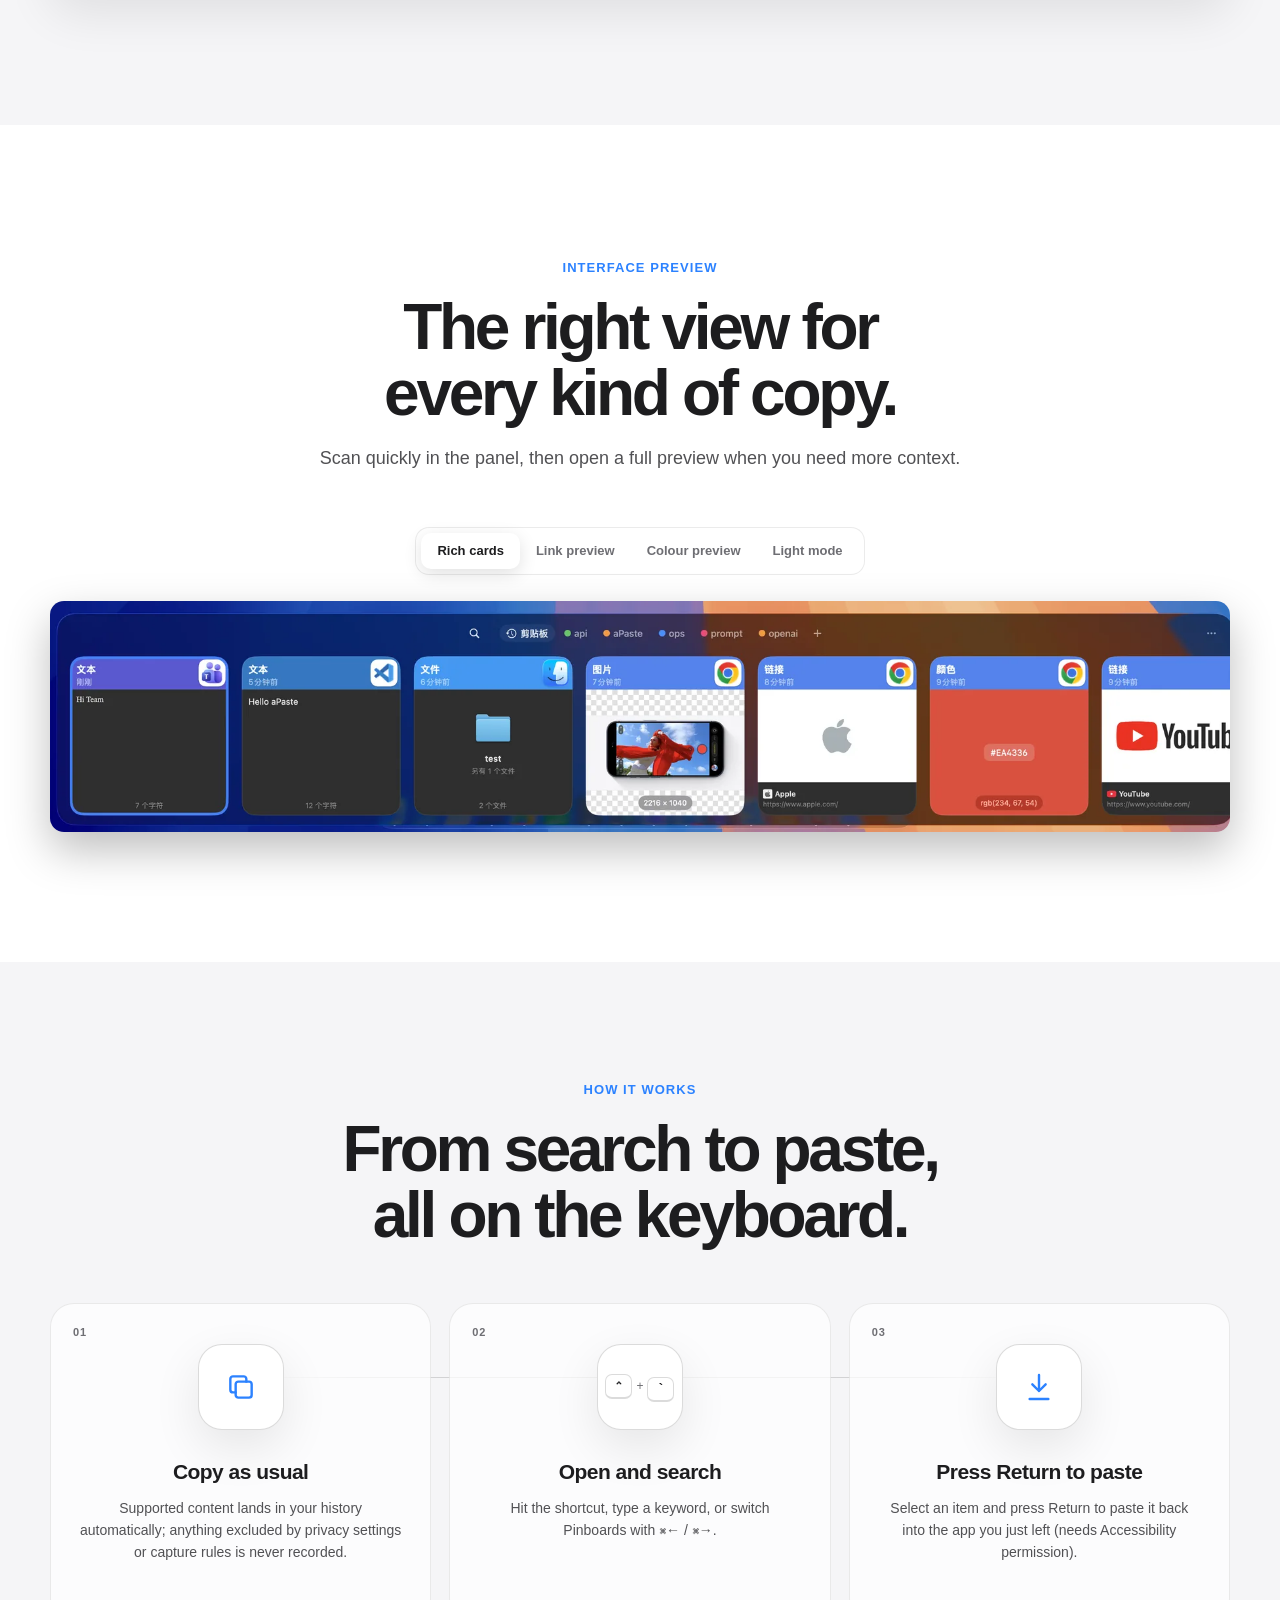
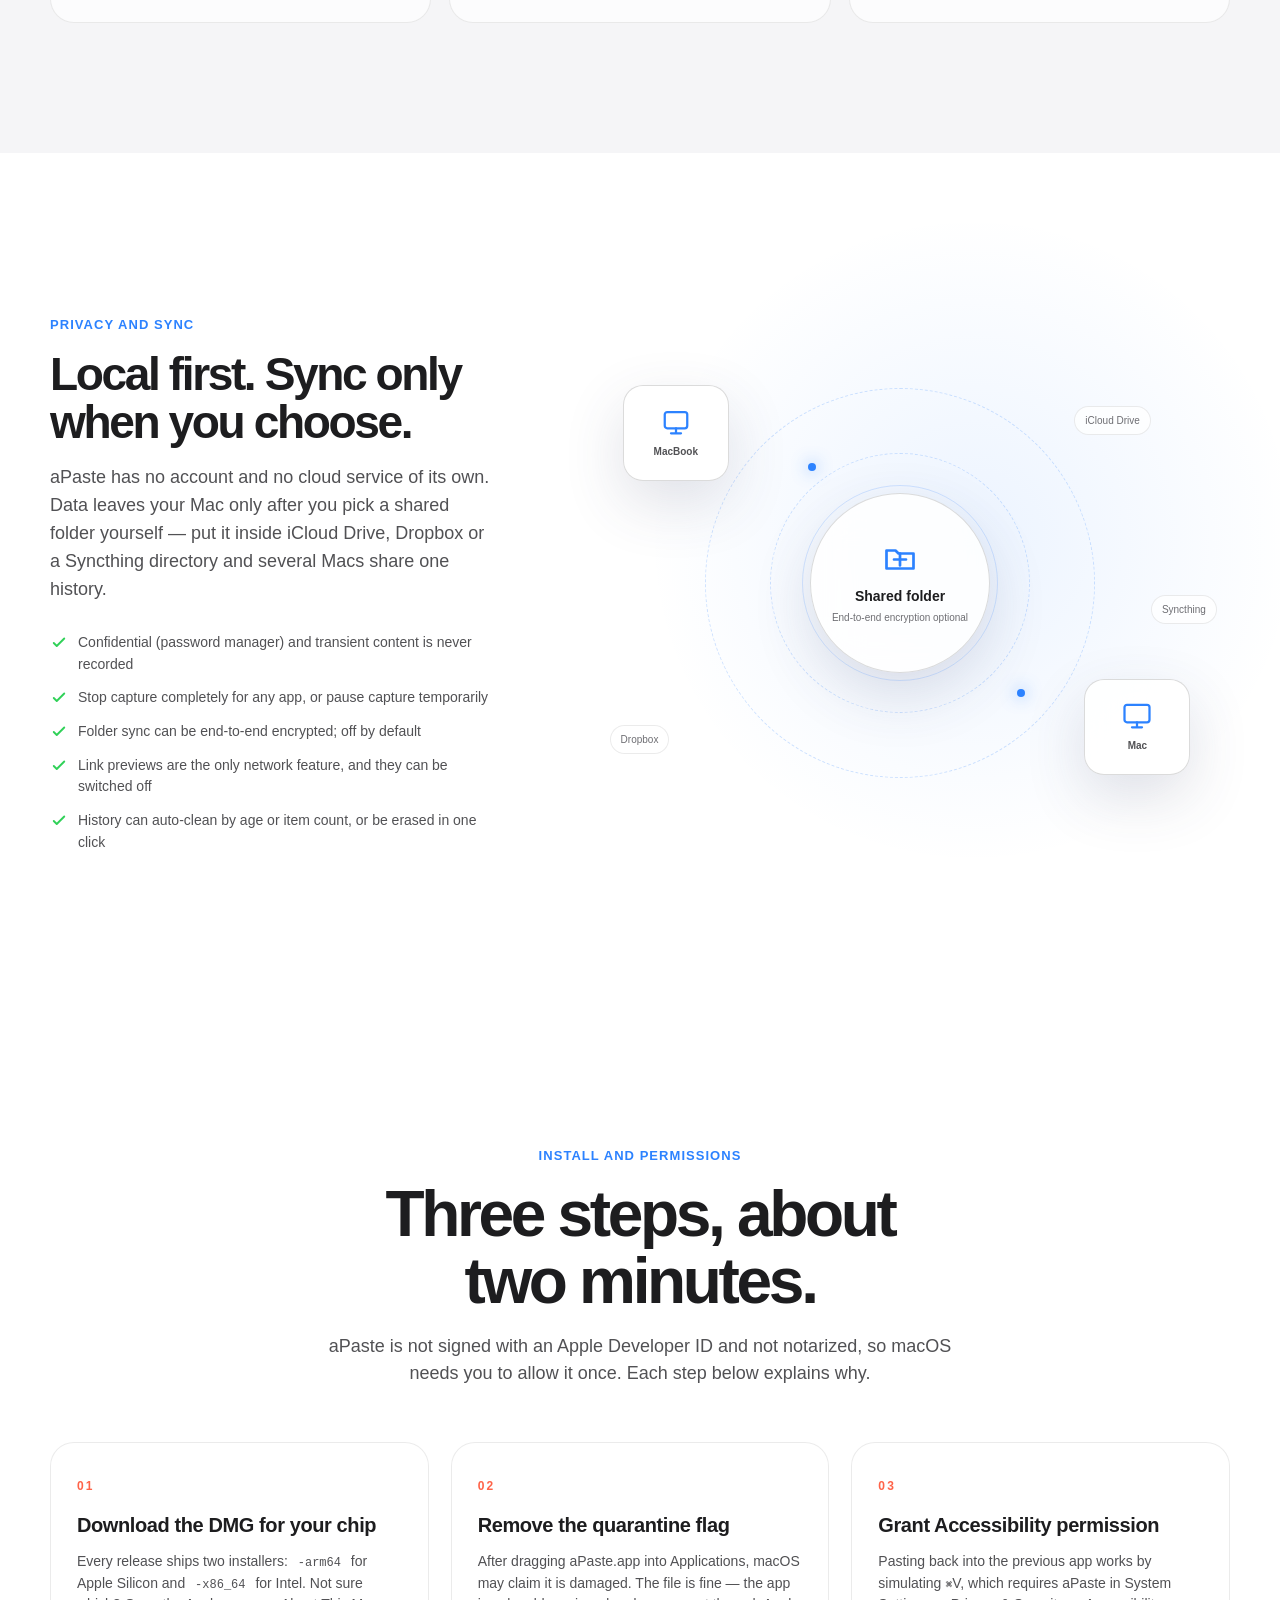
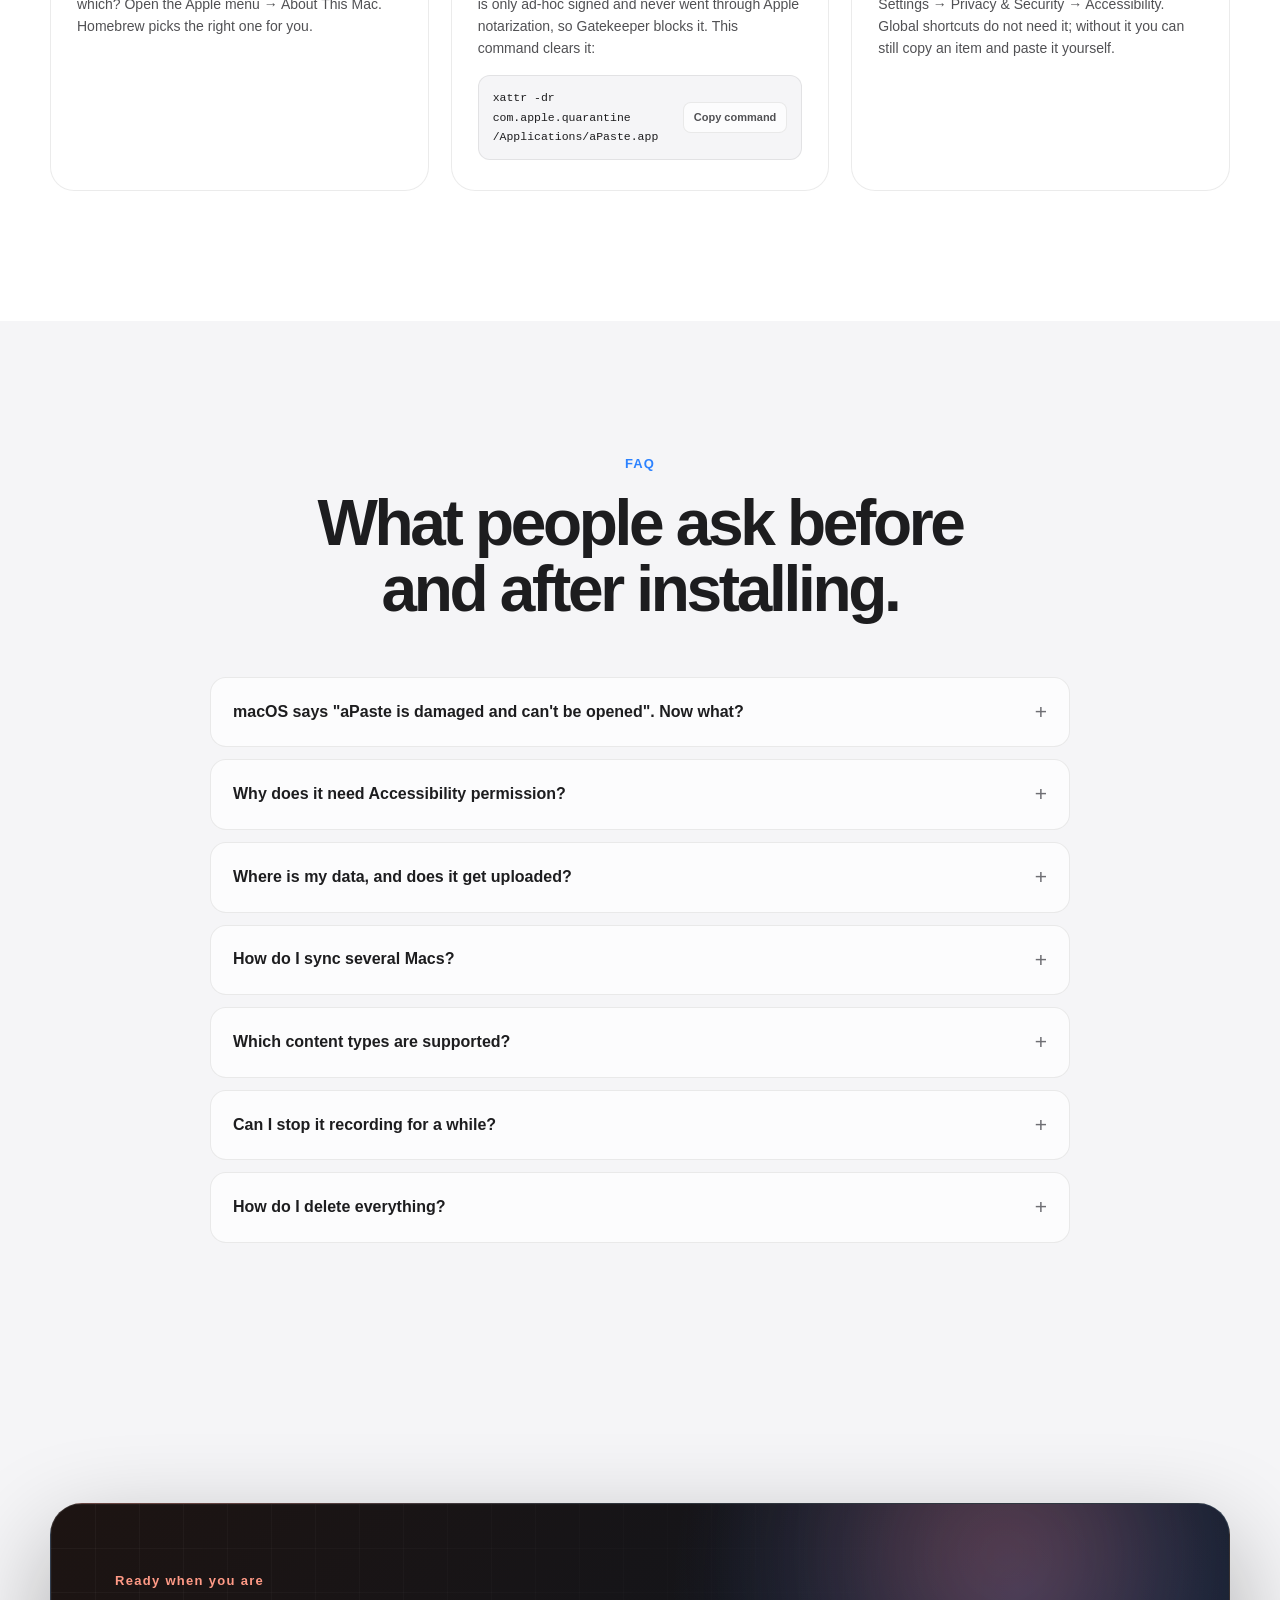
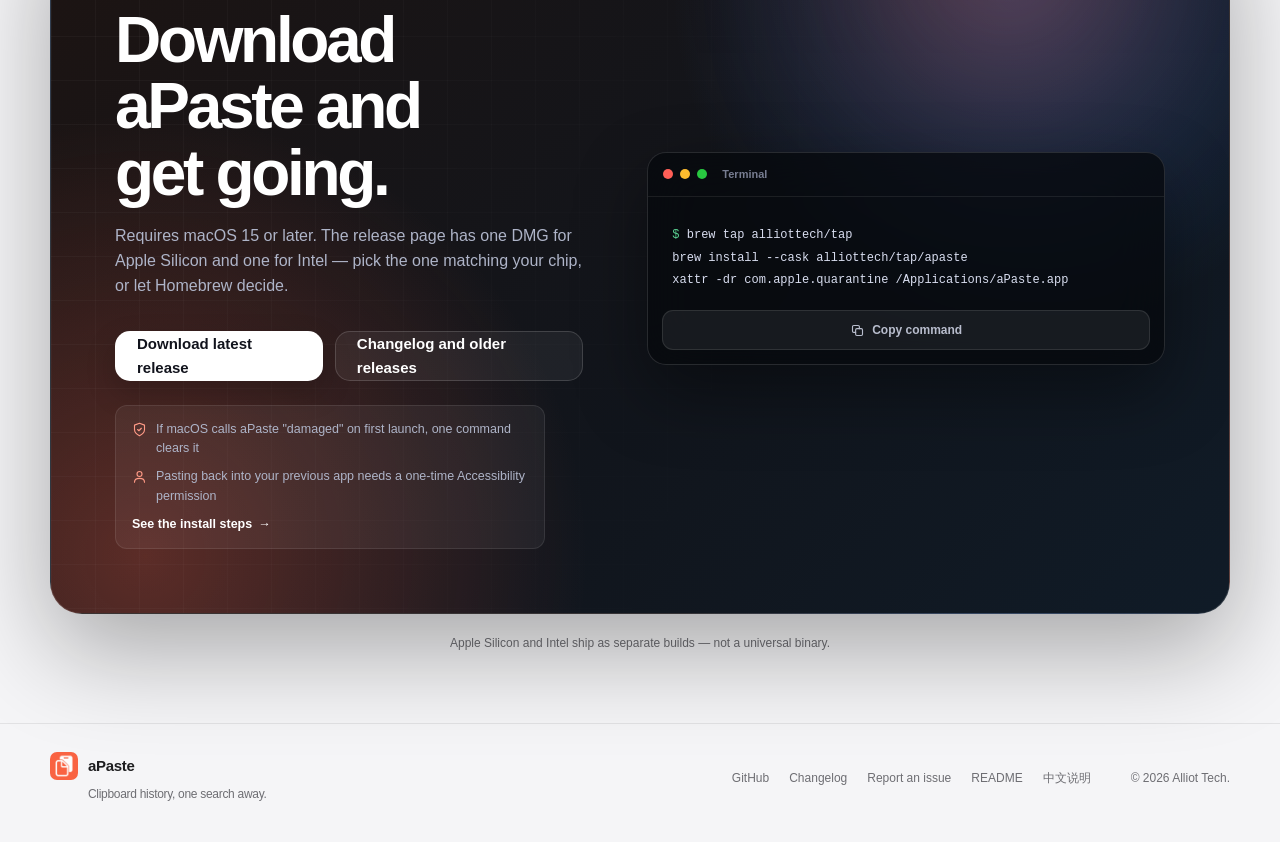
==== commit 9cc5fc28: "chore: optimize ui rendering" ====
--- a/index.html
+++ b/index.html
@@ -468,7 +468,11 @@
               <a class="button button-primary button-light" href="https://github.com/AlliotTech/aPaste/releases/latest"><span data-i18n="downloadMac">下载最新版本</span></a>
               <a class="button button-ghost" href="https://github.com/AlliotTech/aPaste/releases" target="_blank" rel="noreferrer"><span data-i18n="viewReleases">更新日志与历史版本</span></a>
             </div>
-            <p class="download-note" data-i18n-html="downloadNote">首次打开需要移除隔离标记，粘贴功能需要辅助功能权限。<a href="#install">查看安装步骤</a></p>
+            <div class="download-note">
+              <p class="note-line"><svg viewBox="0 0 24 24" aria-hidden="true"><path d="M12 22s8-4 8-10V5l-8-3-8 3v7c0 6 8 10 8 10Z"/><path d="m9 12 2 2 4-4"/></svg><span data-i18n="noteQuarantine">首次打开若提示「已损坏」，运行一条命令即可解除</span></p>
+              <p class="note-line"><svg viewBox="0 0 24 24" aria-hidden="true"><circle cx="12" cy="8" r="4"/><path d="M4 21c0-4 3.6-6 8-6s8 2 8 6"/></svg><span data-i18n="noteAccessibility">「粘贴回原 App」需要在系统设置中授权一次辅助功能</span></p>
+              <a class="note-link" href="#install"><span data-i18n="noteLink">查看安装步骤</span><span aria-hidden="true">→</span></a>
+            </div>
           </div>
           <div class="terminal-card">
             <div class="terminal-header"><span></span><span></span><span></span><strong>Terminal</strong></div>
--- a/styles.css
+++ b/styles.css
@@ -1521,6 +1521,7 @@
 }
 
 .terminal-card {
+  align-self: center;
   overflow: hidden;
   border: 1px solid rgba(255, 255, 255, 0.13);
   border-radius: 19px;
@@ -1547,7 +1548,6 @@
 }
 
 .terminal-card pre {
-  min-height: 150px;
   margin: 0;
   padding: 27px 24px 18px;
   overflow-x: auto;
@@ -1665,18 +1665,13 @@
 .layout-card {
   position: relative;
   overflow: hidden;
-  min-height: 500px;
 }
 
 .stack-visual,
 .layout-visual {
-  position: absolute;
-  z-index: 2;
-  right: 34px;
-  bottom: 30px;
-  left: 34px;
   display: grid;
   gap: 10px;
+  margin-top: 24px;
 }
 
 .stack-chip {
@@ -1768,7 +1763,7 @@
 
 .layout-mock-center {
   display: grid;
-  height: 100px;
+  height: 150px;
   grid-template-columns: 34% 1fr;
   gap: 8px;
 }
@@ -1925,15 +1920,53 @@
 }
 
 .download-note {
-  margin: 26px 0 0;
+  display: grid;
+  max-width: 430px;
+  gap: 9px;
+  margin: 24px 0 0;
+  padding: 14px 16px;
+  border: 1px solid rgba(255, 255, 255, 0.09);
+  border-radius: 12px;
+  background: rgba(255, 255, 255, 0.05);
+}
+
+.note-line {
+  display: flex;
+  align-items: flex-start;
+  gap: 9px;
+  margin: 0;
   color: #aeb4c8;
   font-size: 12.5px;
-}
-
-.download-note a {
+  line-height: 1.55;
+}
+
+.note-line svg {
+  flex: 0 0 auto;
+  width: 15px;
+  height: 15px;
+  margin-top: 2px;
+  color: #ff9a86;
+}
+
+.note-line span {
+  min-width: 0;
+}
+
+.note-link {
+  display: inline-flex;
+  align-items: center;
+  gap: 6px;
   color: #fff;
-  text-decoration: underline;
-  text-underline-offset: 3px;
+  font-size: 12.5px;
+  font-weight: 620;
+}
+
+.note-link span:last-child {
+  transition: transform 160ms ease;
+}
+
+.note-link:hover span:last-child {
+  transform: translateX(3px);
 }
 
 
@@ -2097,17 +2130,6 @@
 
   .install-step {
     padding: 24px 20px;
-  }
-
-  .stack-visual,
-  .layout-visual {
-    right: 20px;
-    left: 20px;
-  }
-
-  .stack-card,
-  .layout-card {
-    min-height: 540px;
   }
 
   .nav-shell {
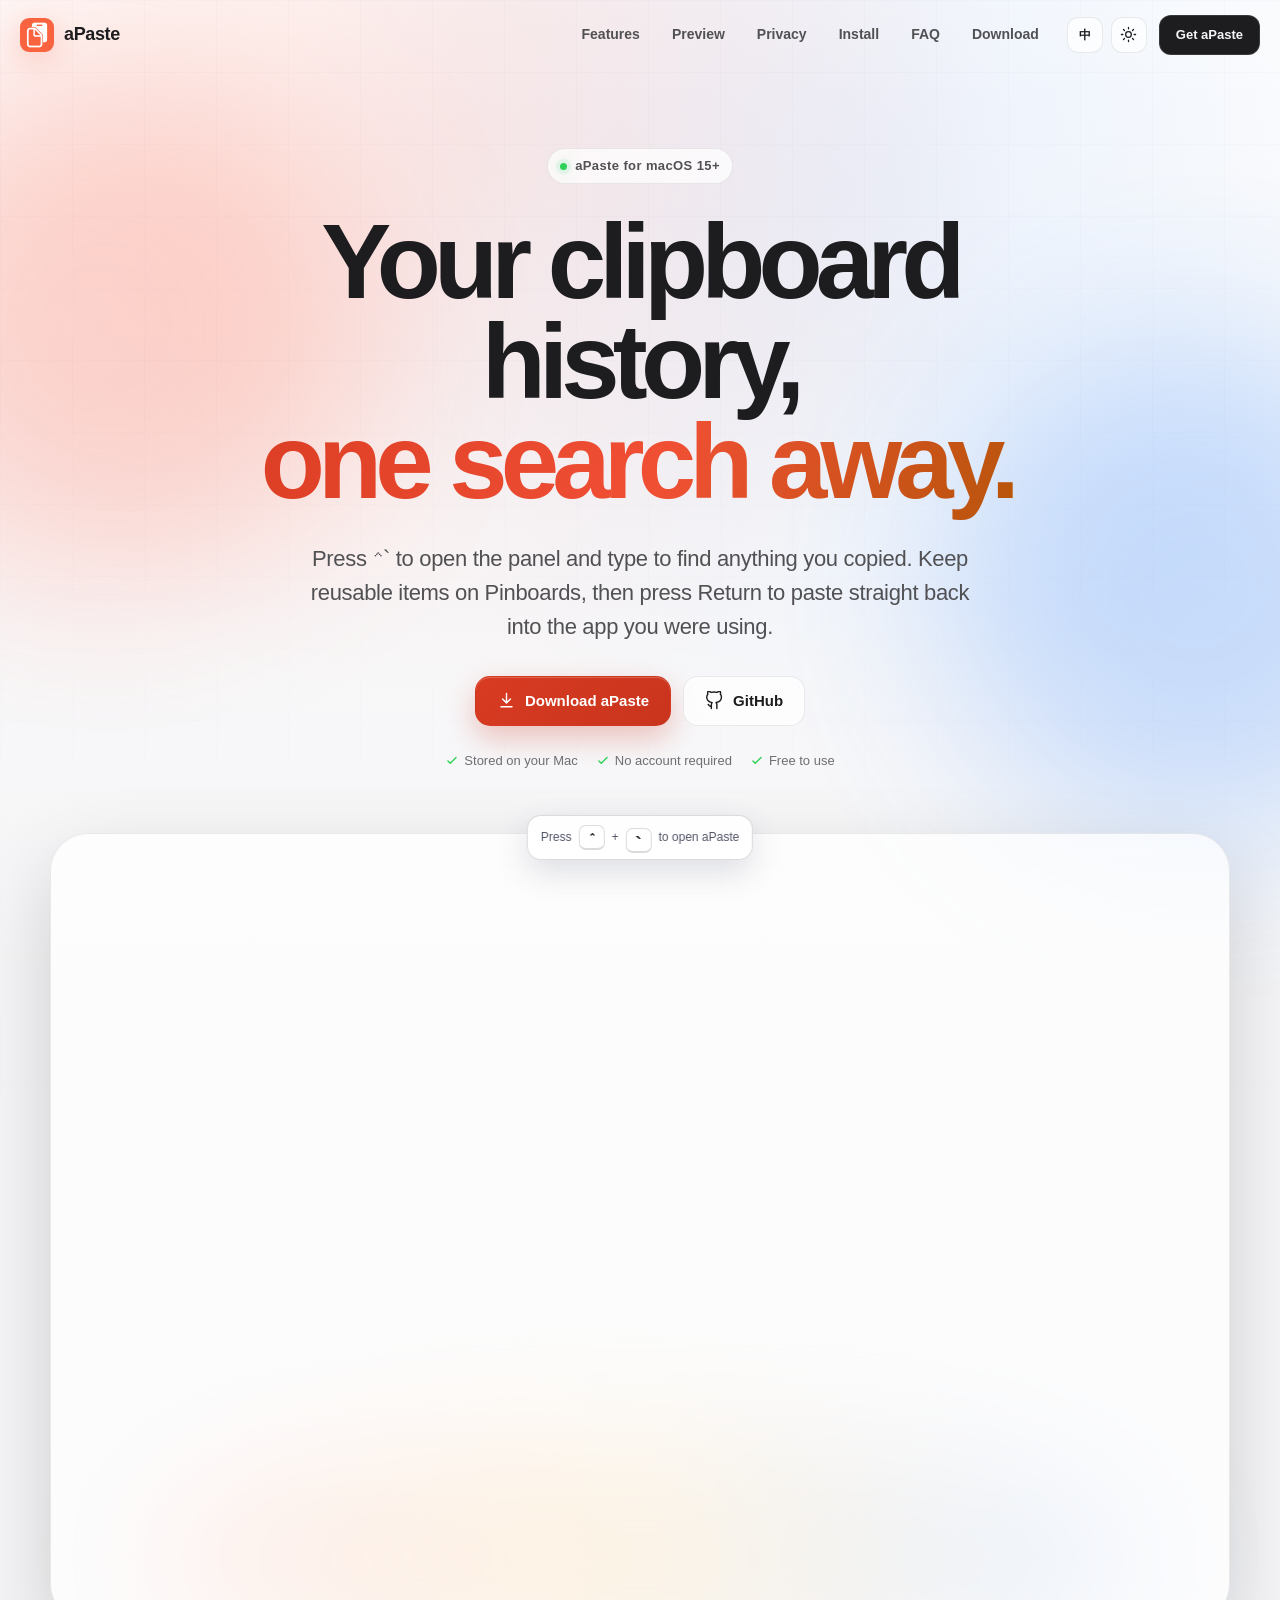
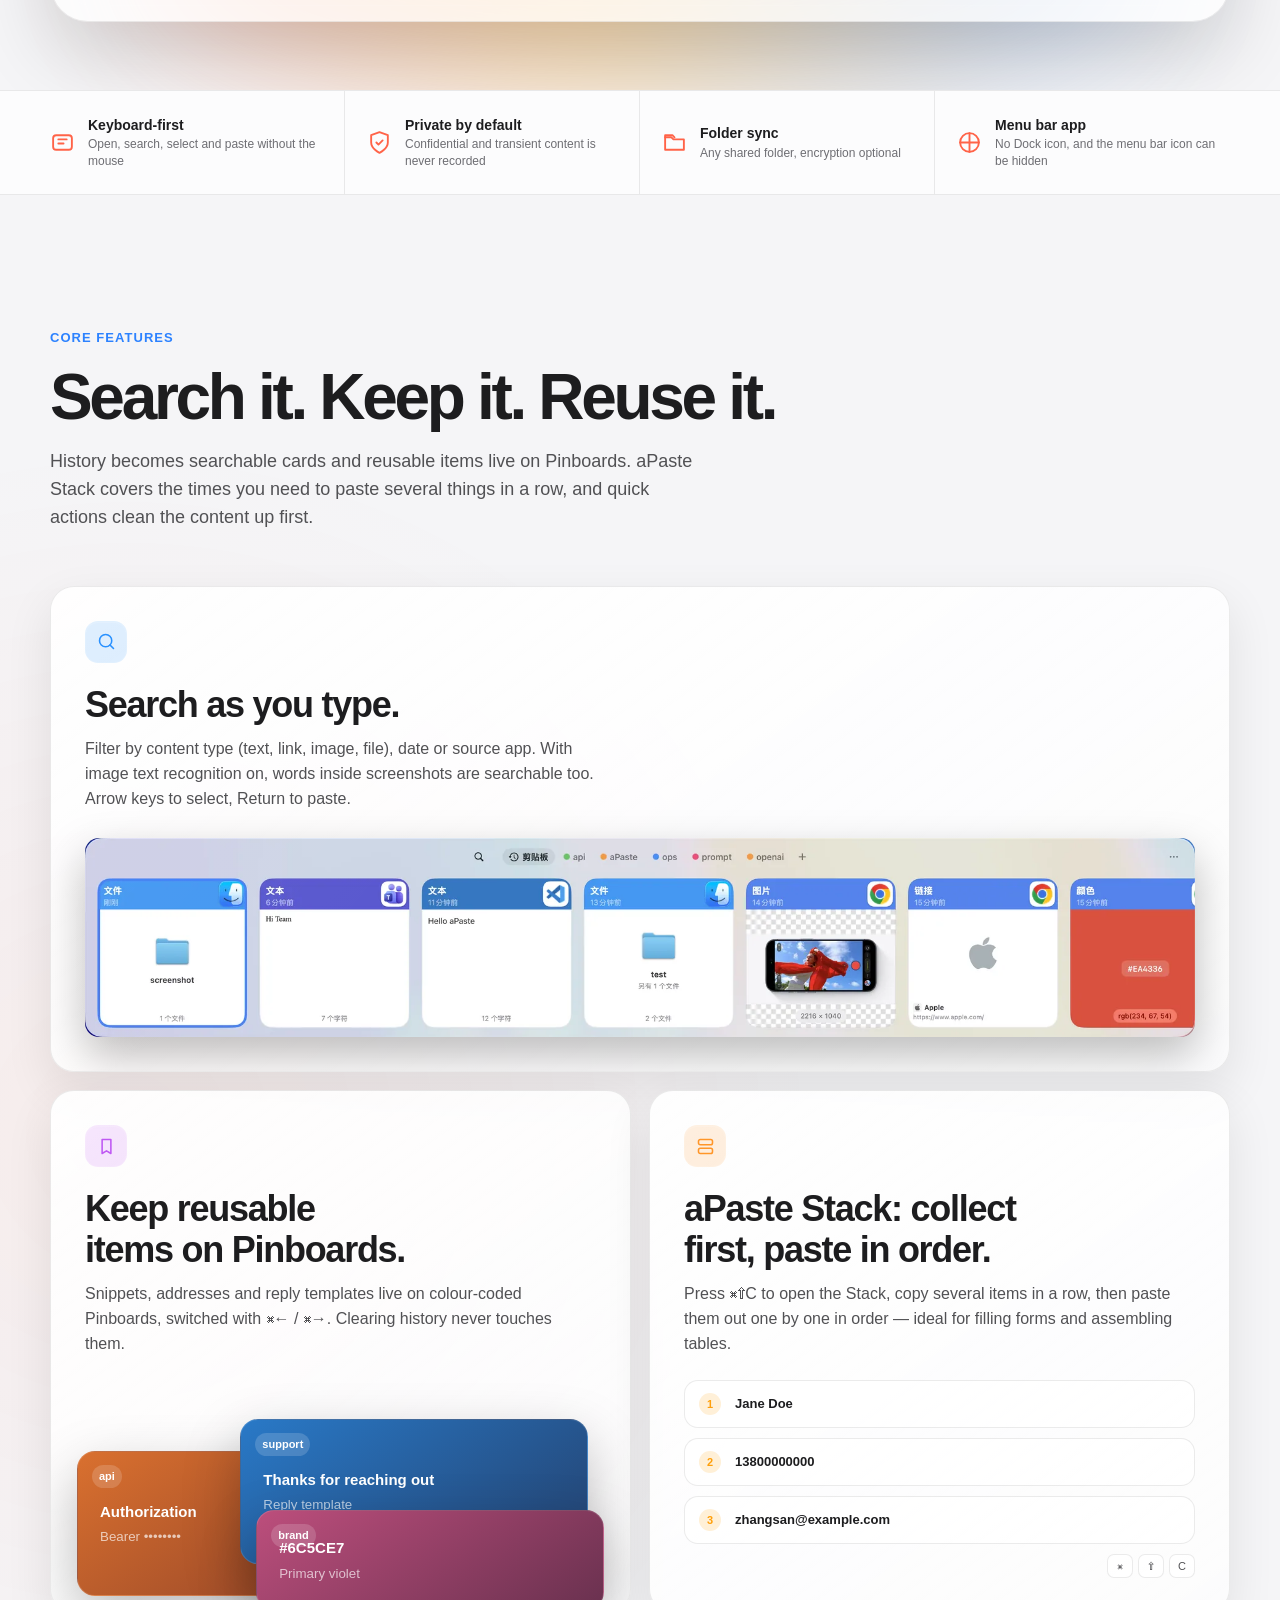
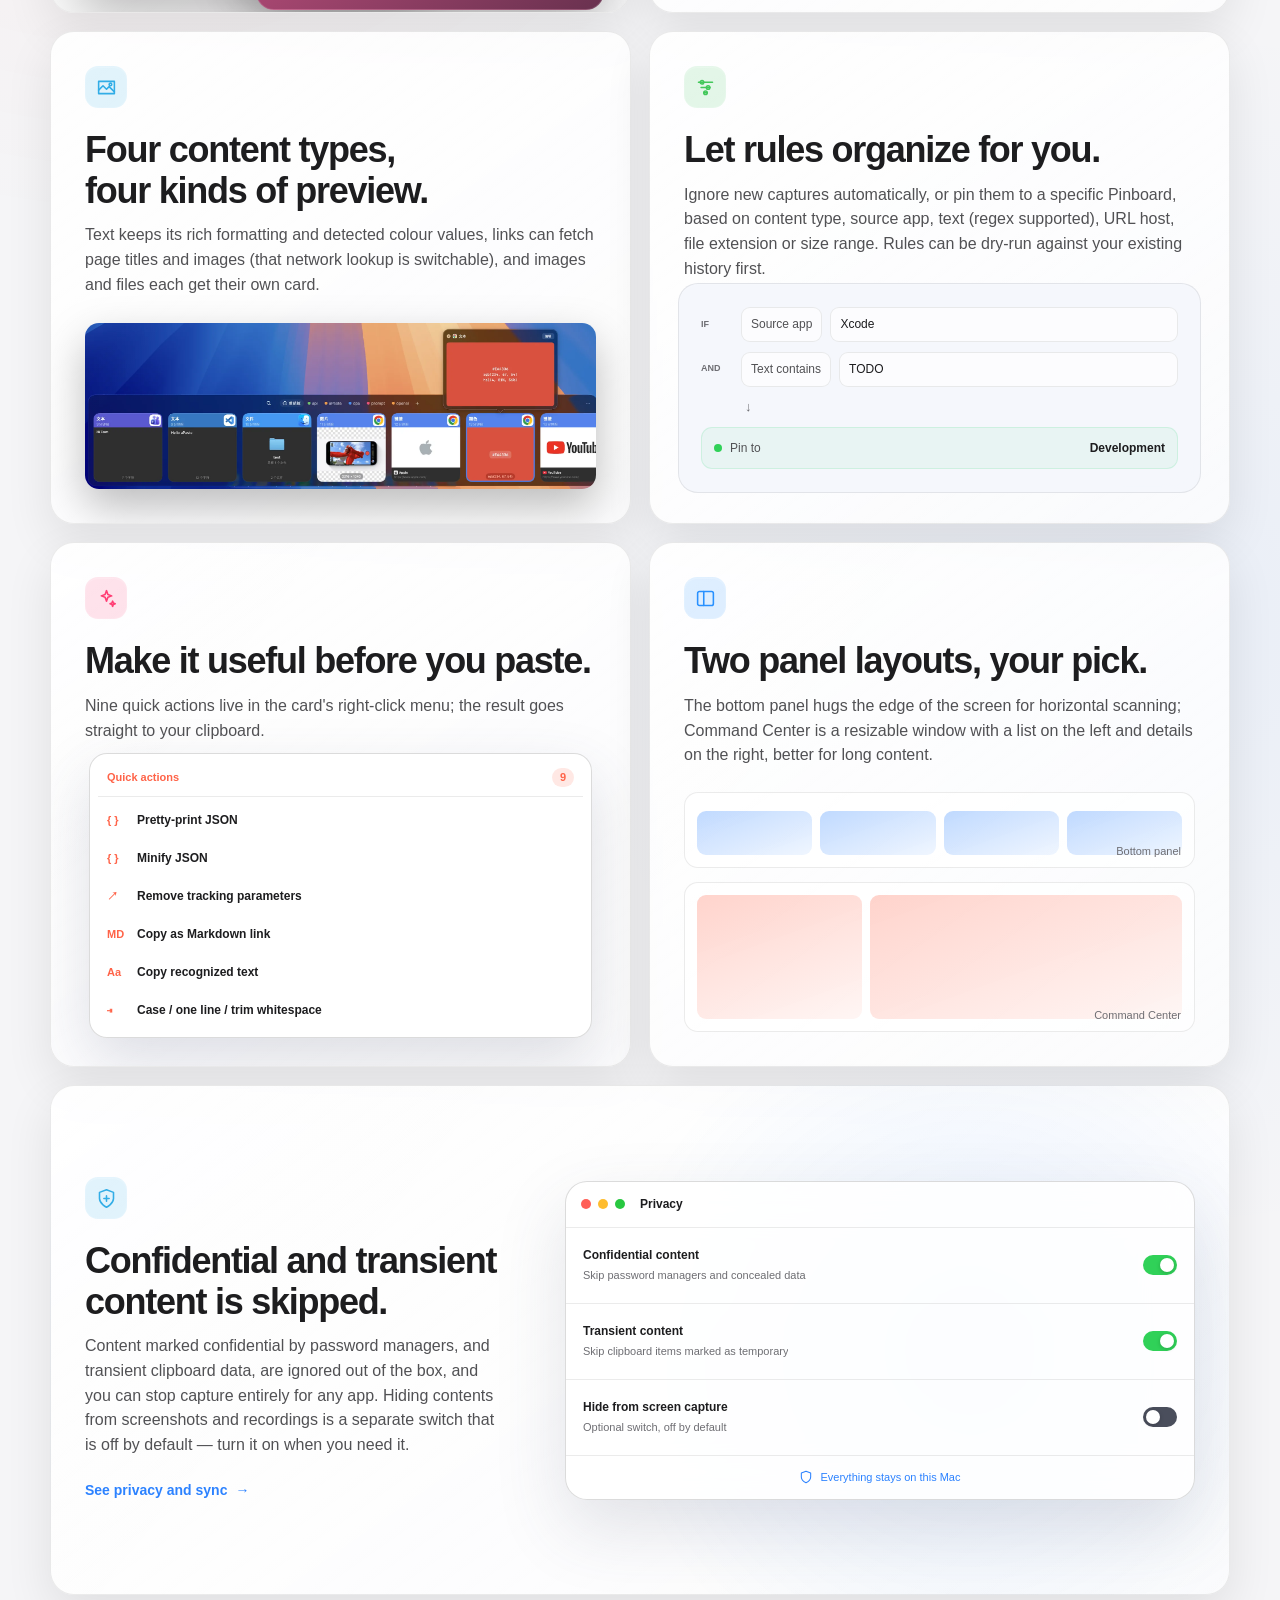
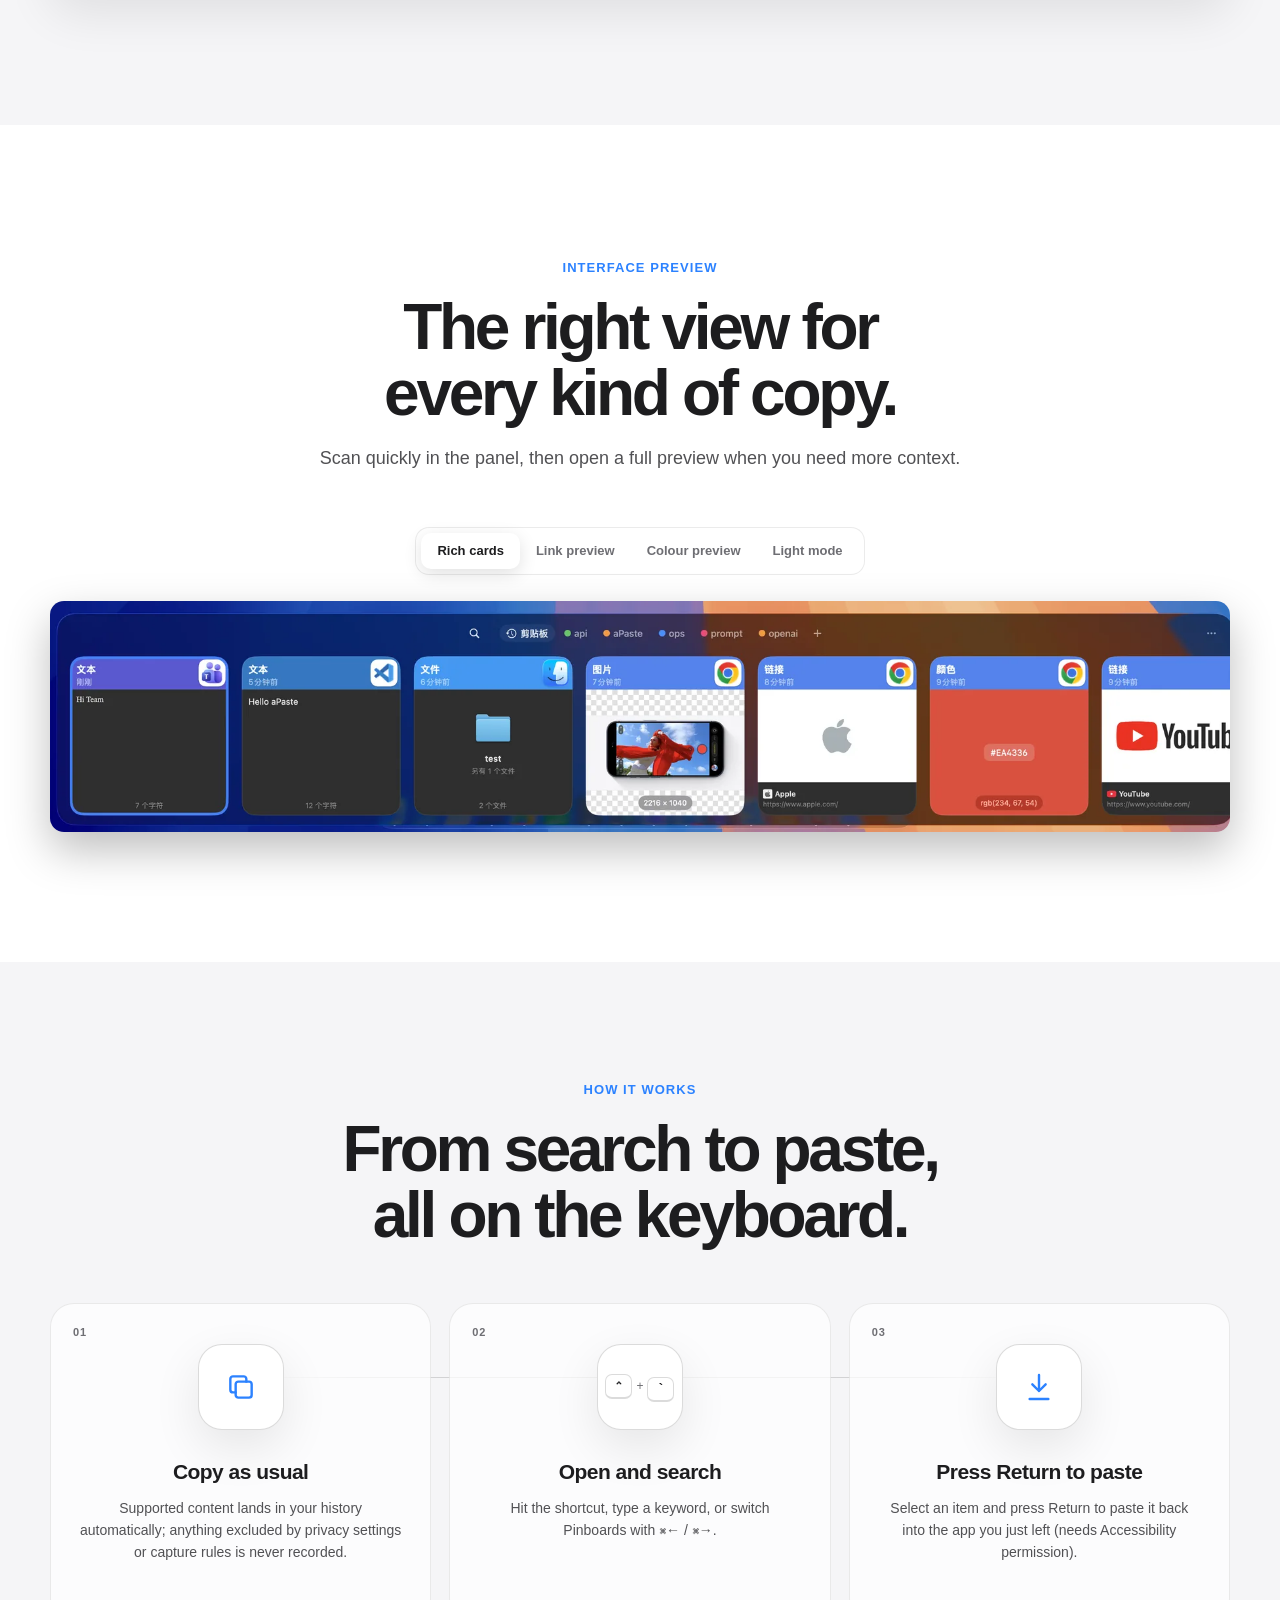
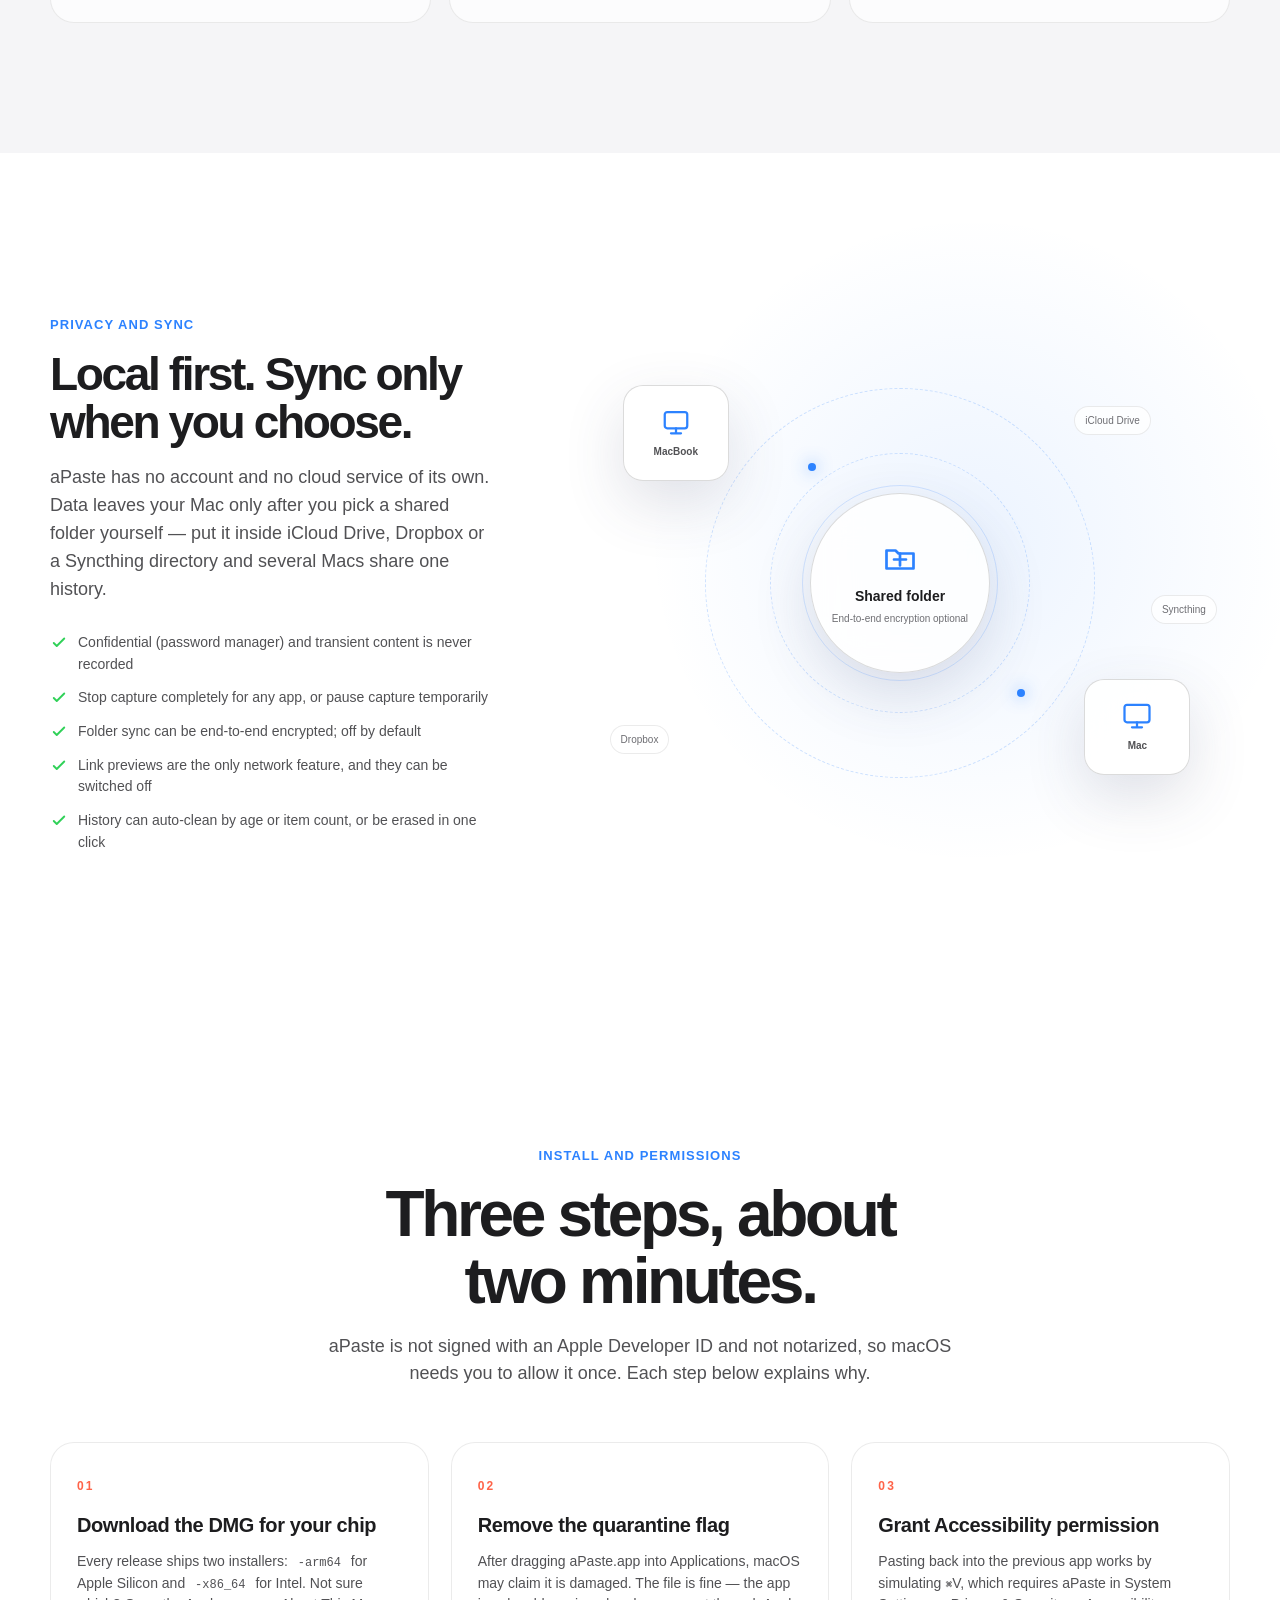
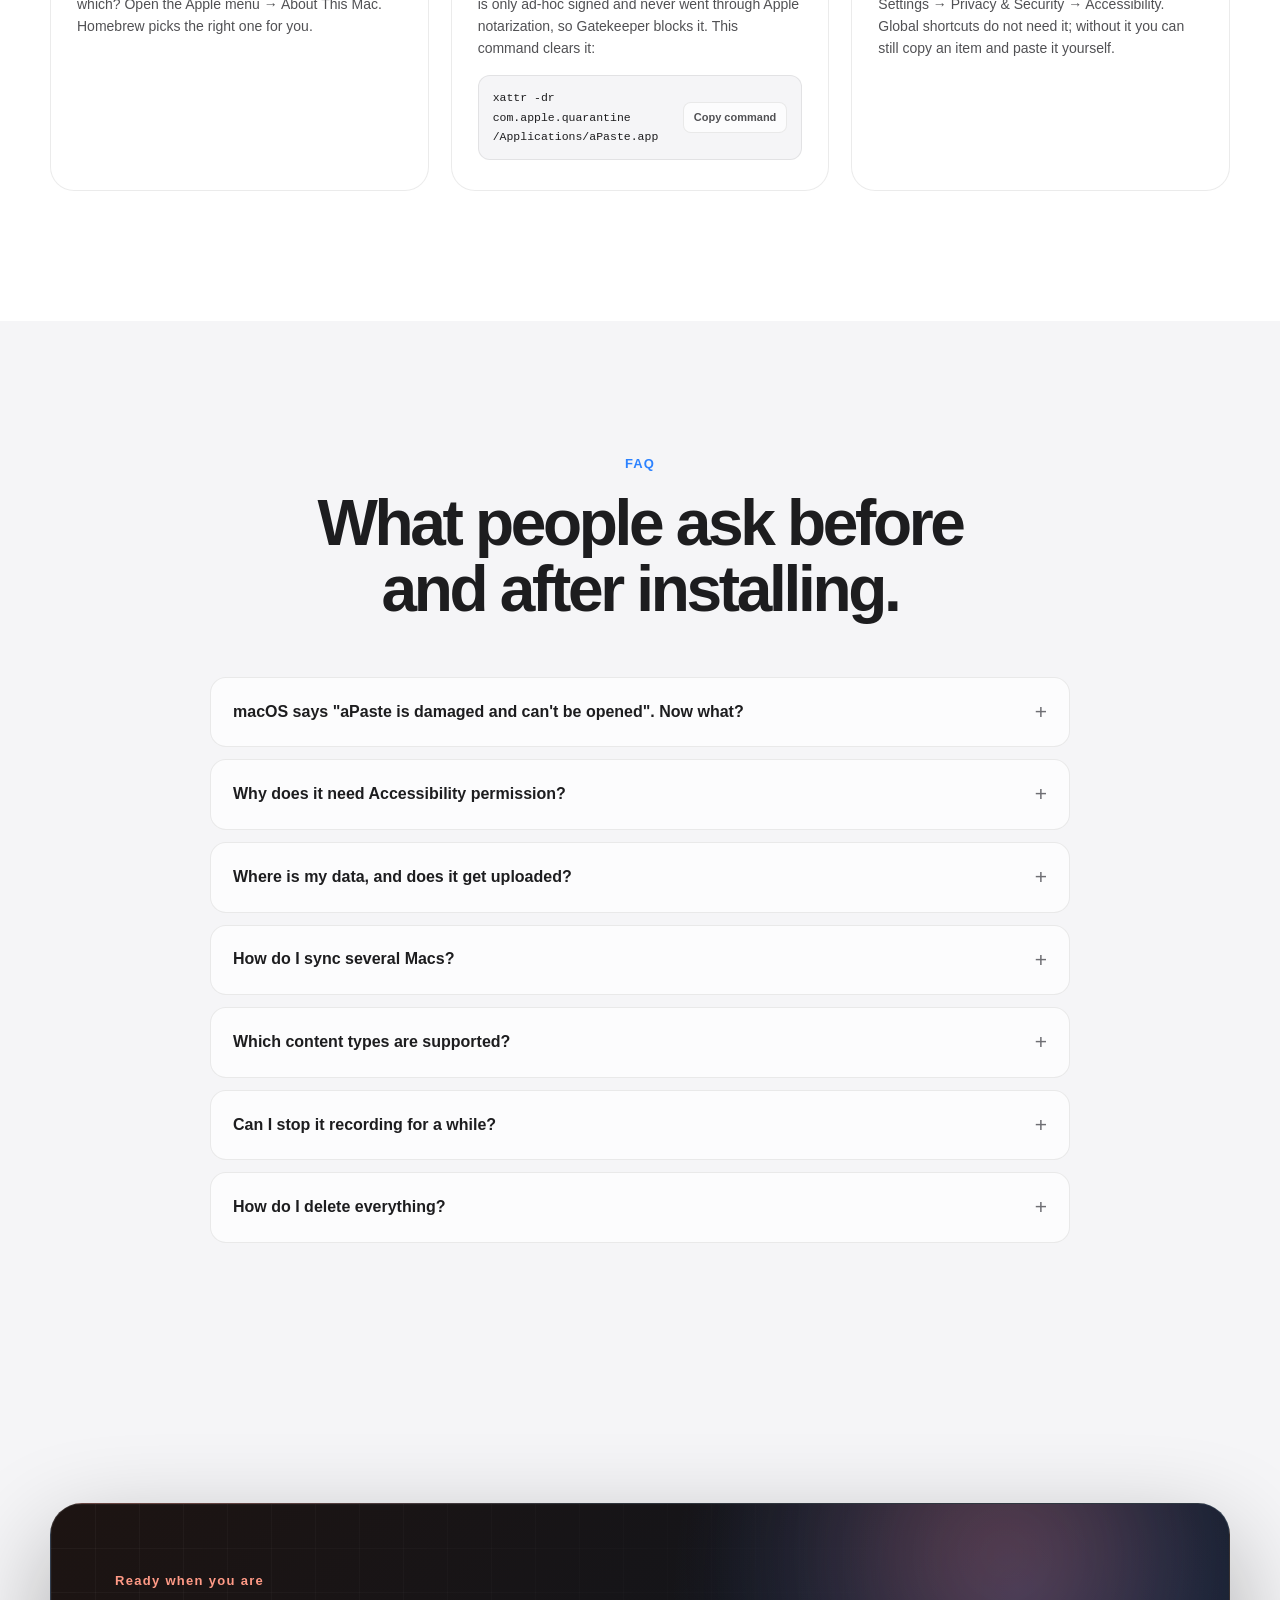
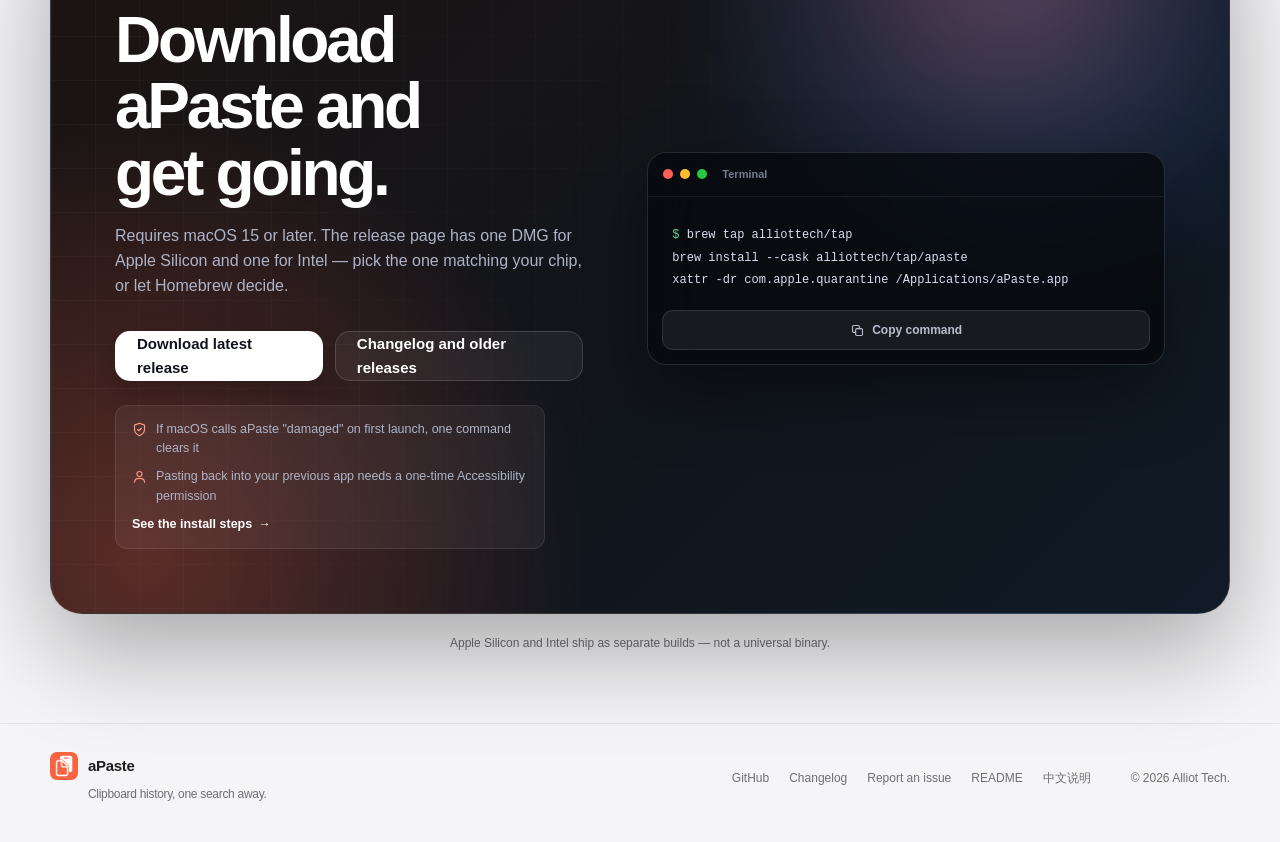
==== commit 30f50eef: "perf: optimize images and preload hero; improve SEO metadata - resize brand logo to 136px (49KB -> 5" ====
--- a/index.html
+++ b/index.html
@@ -18,19 +18,21 @@
   <meta property="og:locale:alternate" content="en_US">
   <meta property="og:title" content="aPaste — macOS 剪贴板历史管理器">
   <meta property="og:description" content="快速搜索剪贴板历史，用 Pinboard 保存常用内容，按 Return 直接粘贴到当前 App。">
-  <meta property="og:image" content="https://apaste.alliot.tech/og-image.png">
+  <meta property="og:image" content="https://apaste.alliot.tech/og-image.jpg">
   <meta property="og:image:alt" content="aPaste 在 MacBook 上运行的剪贴板管理器界面">
   <meta property="og:image:width" content="1200">
   <meta property="og:image:height" content="630">
+  <meta property="og:image:type" content="image/jpeg">
   <meta name="twitter:card" content="summary_large_image">
   <meta name="twitter:title" content="aPaste — macOS 剪贴板历史管理器">
   <meta name="twitter:description" content="快速搜索剪贴板历史，用 Pinboard 保存常用内容，按 Return 直接粘贴到当前 App。">
-  <meta name="twitter:image" content="https://apaste.alliot.tech/og-image.png">
+  <meta name="twitter:image" content="https://apaste.alliot.tech/og-image.jpg">
   <meta name="twitter:image:alt" content="aPaste 在 MacBook 上运行的剪贴板管理器界面">
   <title>aPaste — macOS 剪贴板历史管理器</title>
   <link rel="icon" href="favicon.ico" sizes="any">
   <link rel="icon" href="icon-32.png" type="image/png" sizes="32x32">
-  <link rel="stylesheet" href="styles.css?v=20260828-1">
+  <link rel="preload" href="assets/hero-dark.webp" as="image" imagesrcset="assets/hero-960.webp 960w, assets/hero-1440.webp 1440w, assets/hero-dark.webp 1920w" imagesizes="(max-width: 980px) calc(100vw - 40px), 1180px" fetchpriority="high">
+  <link rel="stylesheet" href="styles.css?v=20260829-2">
   <script type="application/ld+json">
     {
       "@context": "https://schema.org",
@@ -42,7 +44,8 @@
       "operatingSystem": "macOS 15 或更高版本",
       "inLanguage": "zh-CN",
       "description": "为 macOS 设计的键盘优先剪贴板管理器：可搜索的剪贴板历史、Pinboard、aPaste Stack、富预览、捕获规则、隐私控制，以及可选的文件夹同步。",
-      "image": "https://apaste.alliot.tech/og-image.png",
+      "image": "https://apaste.alliot.tech/og-image.jpg",
+      "screenshot": "https://apaste.alliot.tech/assets/hero-dark.webp",
       "url": "https://apaste.alliot.tech/",
       "downloadUrl": "https://github.com/AlliotTech/aPaste/releases/latest",
       "codeRepository": "https://github.com/AlliotTech/aPaste",
@@ -78,6 +81,7 @@
       document.documentElement.classList.add("js");
     })();
   </script>
+  <script src="script.js?v=20260829-2" defer></script>
 </head>
 <body>
   <a class="skip-link" href="#main" data-i18n="skipLink">跳到主要内容</a>
@@ -172,7 +176,7 @@
         </div>
         <div class="product-stage">
           <div class="stage-glow" aria-hidden="true"></div>
-          <img src="assets/hero-dark.webp" width="1920" height="1264" alt="aPaste 在 MacBook 上运行的剪贴板管理器界面" fetchpriority="high">
+          <img src="assets/hero-dark.webp" srcset="assets/hero-960.webp 960w, assets/hero-1440.webp 1440w, assets/hero-dark.webp 1920w" sizes="(max-width: 980px) calc(100vw - 40px), 1180px" width="1920" height="1264" alt="aPaste 在 MacBook 上运行的剪贴板管理器界面" fetchpriority="high" decoding="async">
         </div>
       </div>
     </section>
@@ -214,7 +218,7 @@
               <p data-i18n="featureSearchCopy">按内容类型（文本、链接、图片、文件）、日期或来源 App 筛选；开启图片文字识别后，图里的文字也能被搜到。方向键选择，Return 粘贴。</p>
             </div>
             <div class="panel-visual" aria-hidden="true">
-              <img id="panel-image" src="assets/panel-cards-dark.webp" data-src-dark="assets/panel-cards-dark.webp" data-src-light="assets/panel-cards-light.webp" width="1800" height="324" alt="" loading="lazy">
+              <img id="panel-image" src="assets/panel-cards-dark.webp" data-src-dark="assets/panel-cards-dark.webp" data-src-light="assets/panel-cards-light.webp" width="1800" height="324" alt="" loading="lazy" decoding="async">
             </div>
           </article>
 
@@ -252,7 +256,7 @@
               <p data-i18n="featurePreviewCopy">文本保留富文本格式并识别其中的颜色值，链接可抓取网页标题和图片（这项联网抓取可以关掉），图片和文件各有对应卡片。</p>
             </div>
             <div class="preview-window" aria-hidden="true">
-              <img src="assets/showcase-color-dark.webp" width="1800" height="585" alt="" loading="lazy">
+              <img src="assets/showcase-color-dark.webp" width="1800" height="585" alt="" loading="lazy" decoding="async">
             </div>
           </article>
 
@@ -334,7 +338,7 @@
             <button class="showcase-tab" type="button" role="tab" id="showcase-tab-light" aria-controls="showcase-panel" aria-selected="false" tabindex="-1" data-src="assets/showcase-cards-light.webp" data-alt-key="showcaseAltLight" data-i18n="showcaseTabLight">浅色模式</button>
           </div>
           <div class="showcase-frame" id="showcase-panel" role="tabpanel" aria-labelledby="showcase-tab-cards" tabindex="0">
-            <img id="showcase-image" src="assets/showcase-cards-dark.webp" width="1800" height="352" alt="aPaste 面板中的剪贴板内容卡片" loading="lazy">
+            <img id="showcase-image" src="assets/showcase-cards-dark.webp" width="1800" height="352" alt="aPaste 面板中的剪贴板内容卡片" loading="lazy" decoding="async">
           </div>
         </div>
       </div>
@@ -505,6 +509,5 @@
   </footer>
 
   <noscript><div class="noscript">启用 JavaScript 后可完整使用此页面（语言切换、预览切换等）。</div></noscript>
-  <script src="script.js?v=20260828-1"></script>
 </body>
 </html>
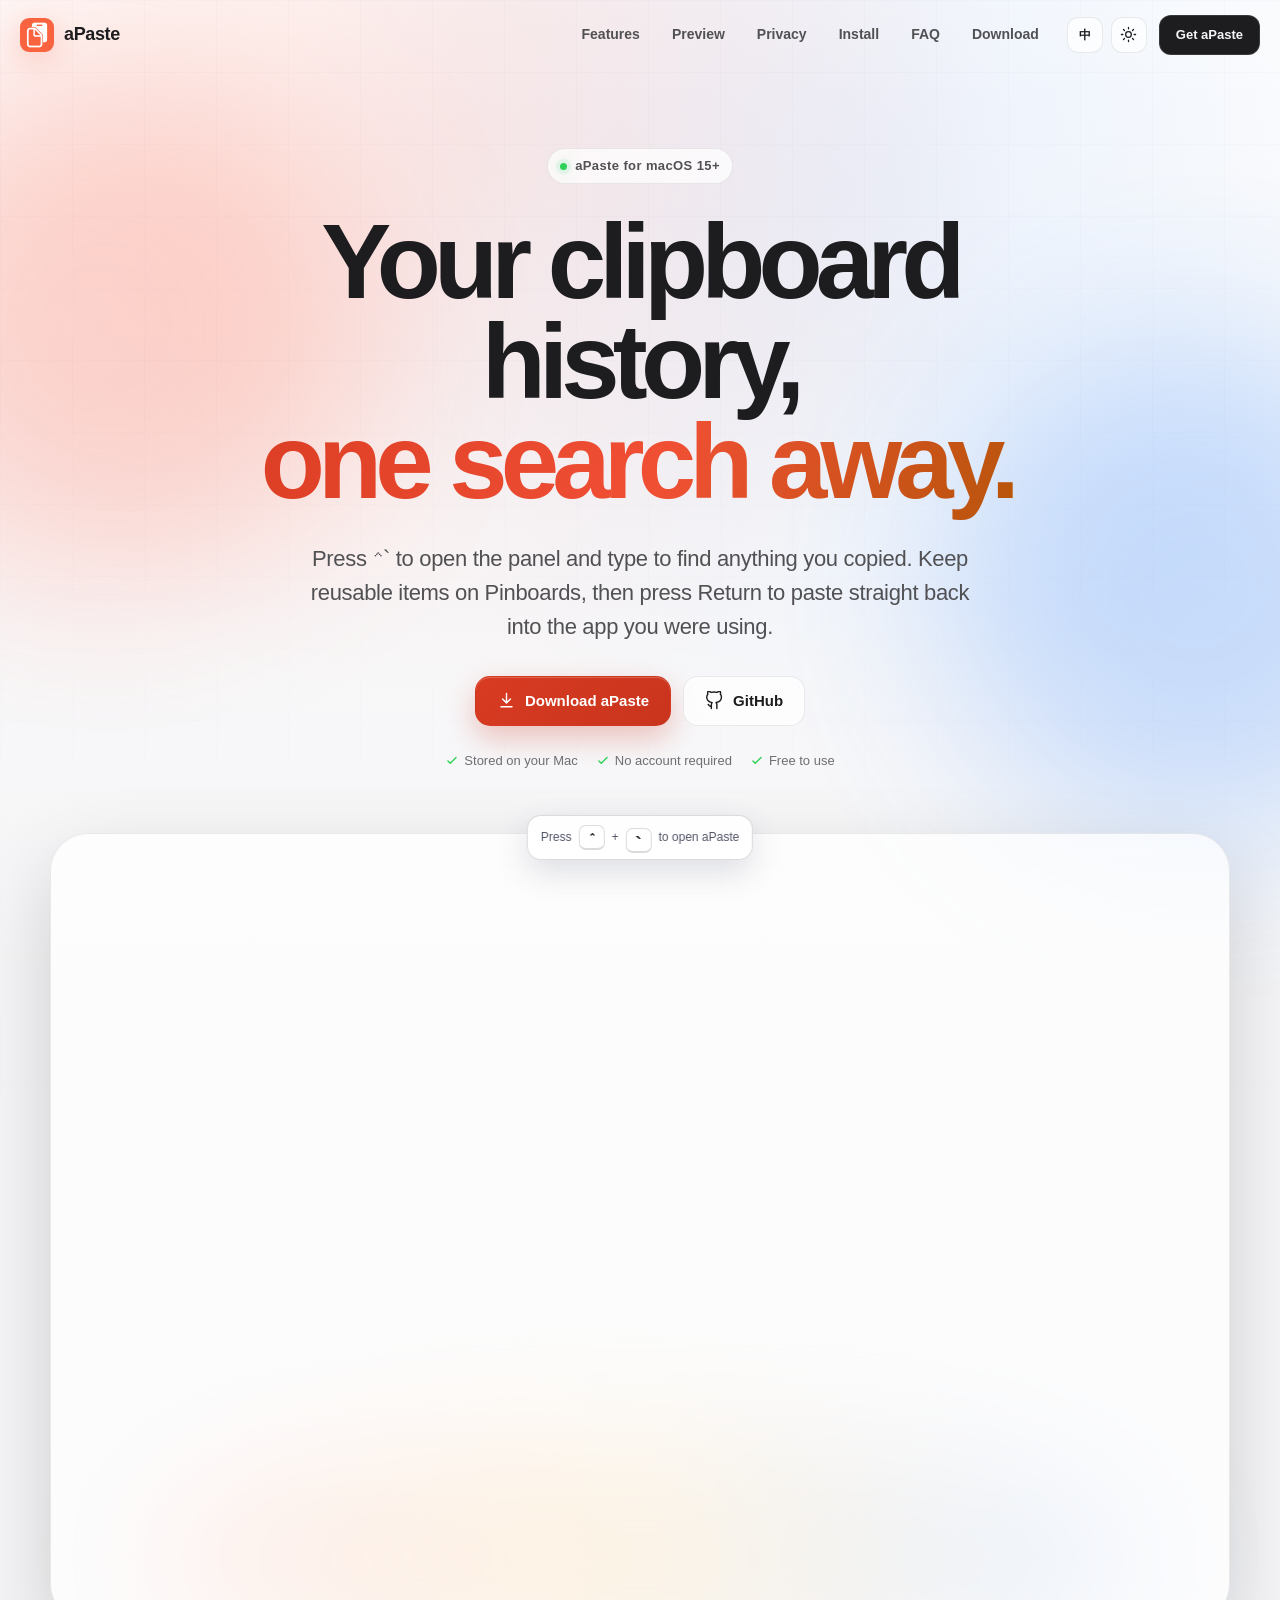
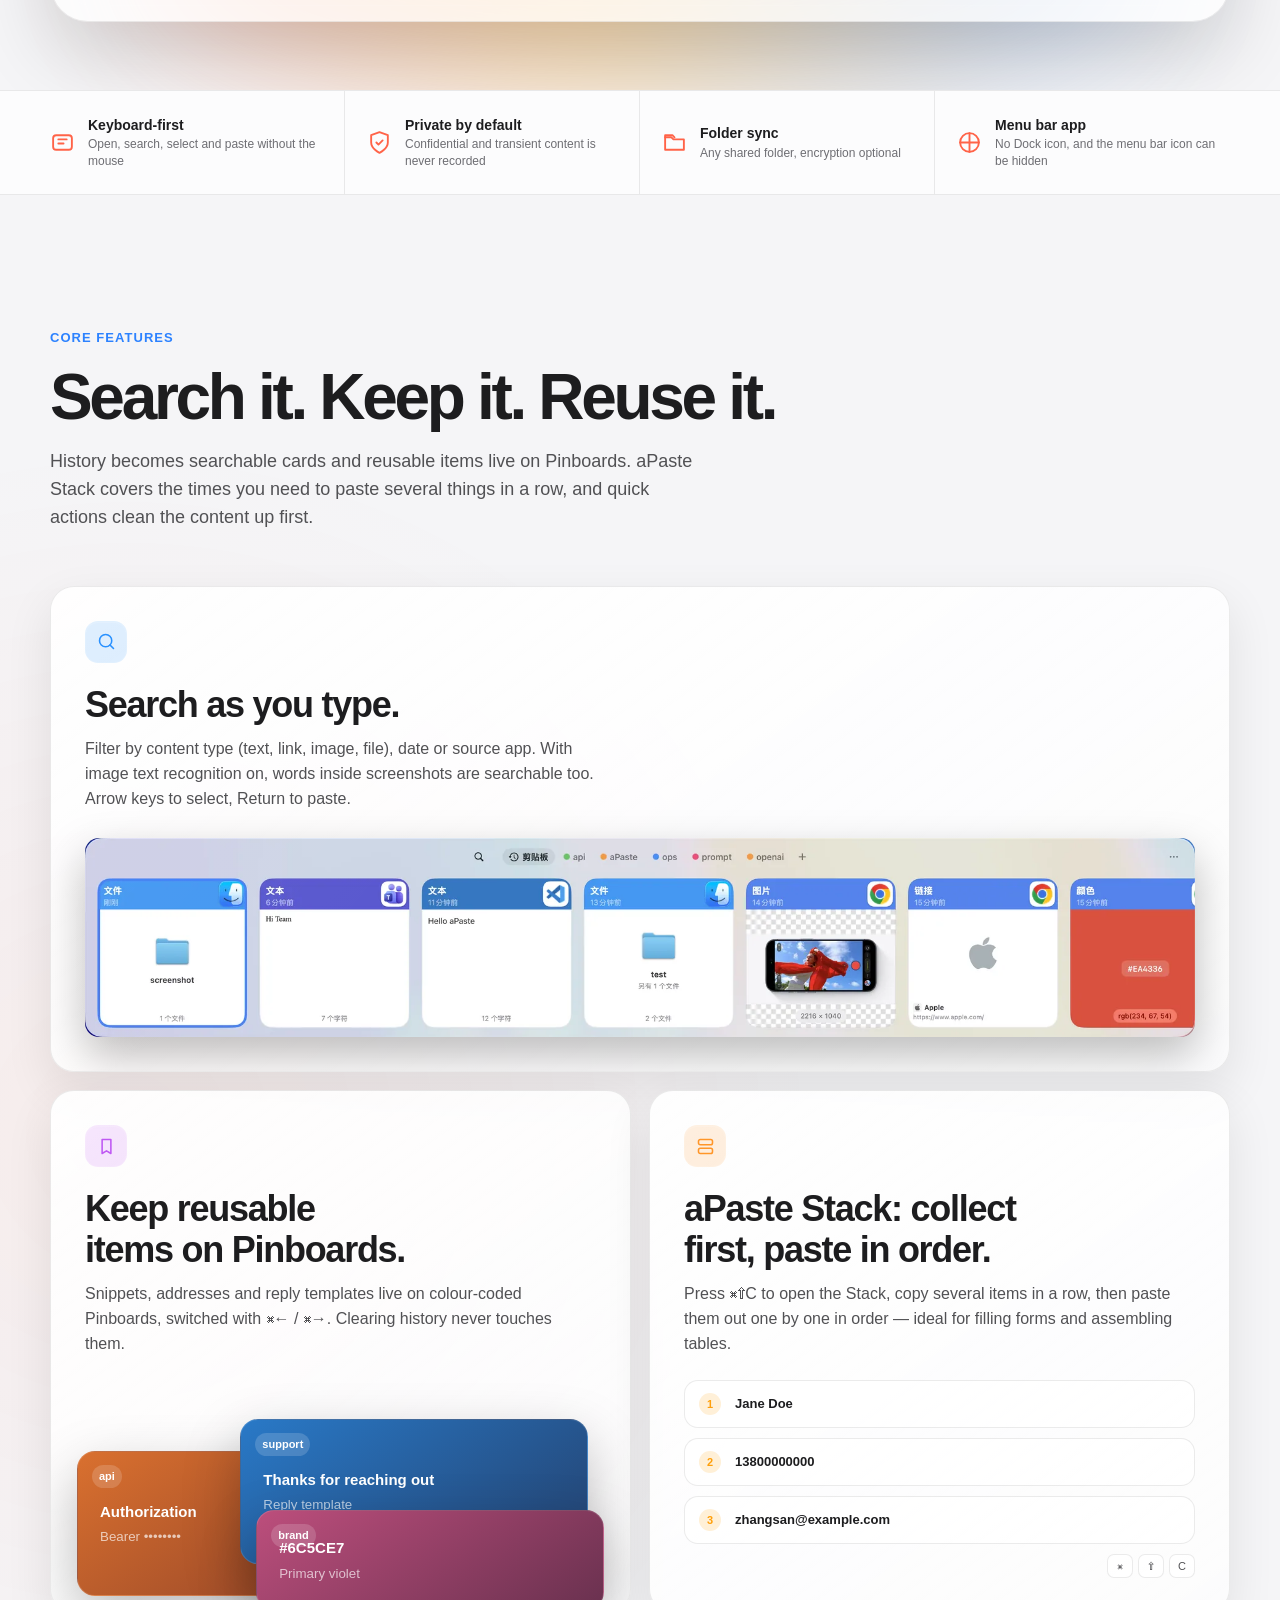
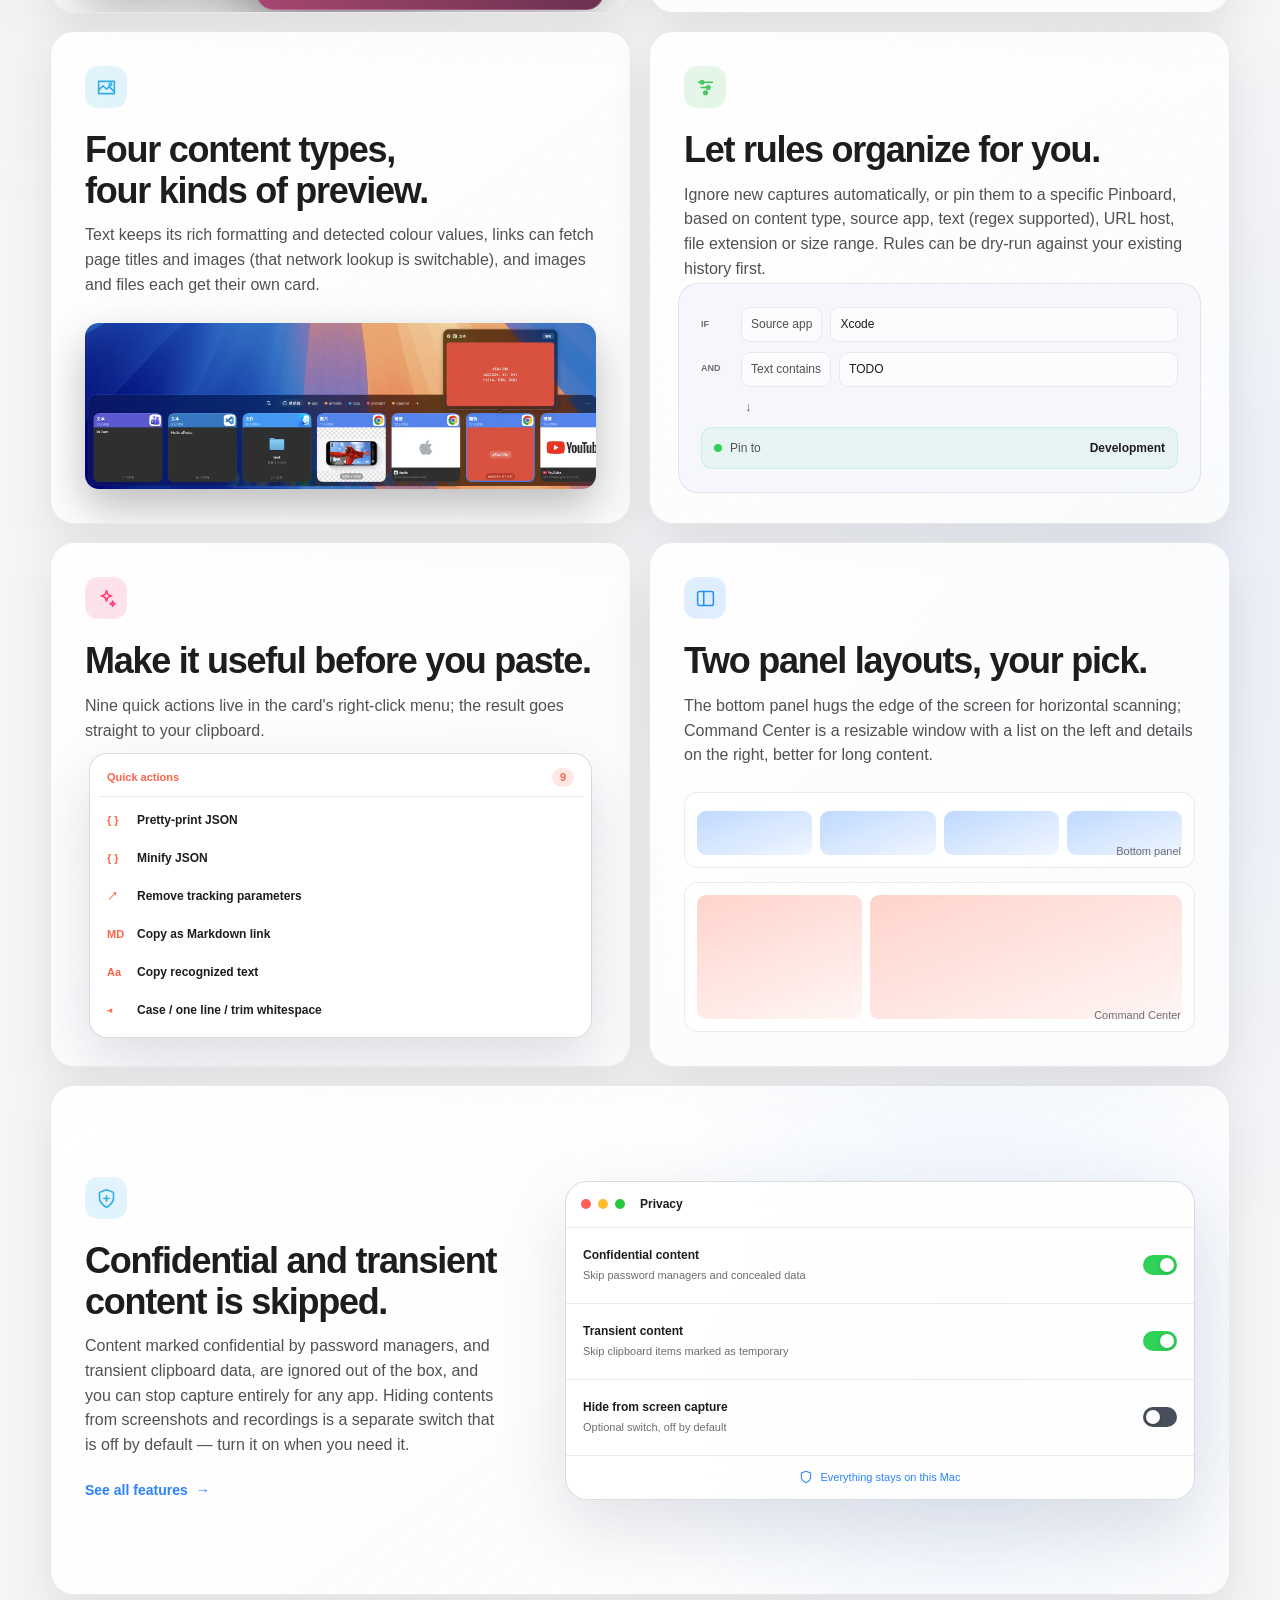
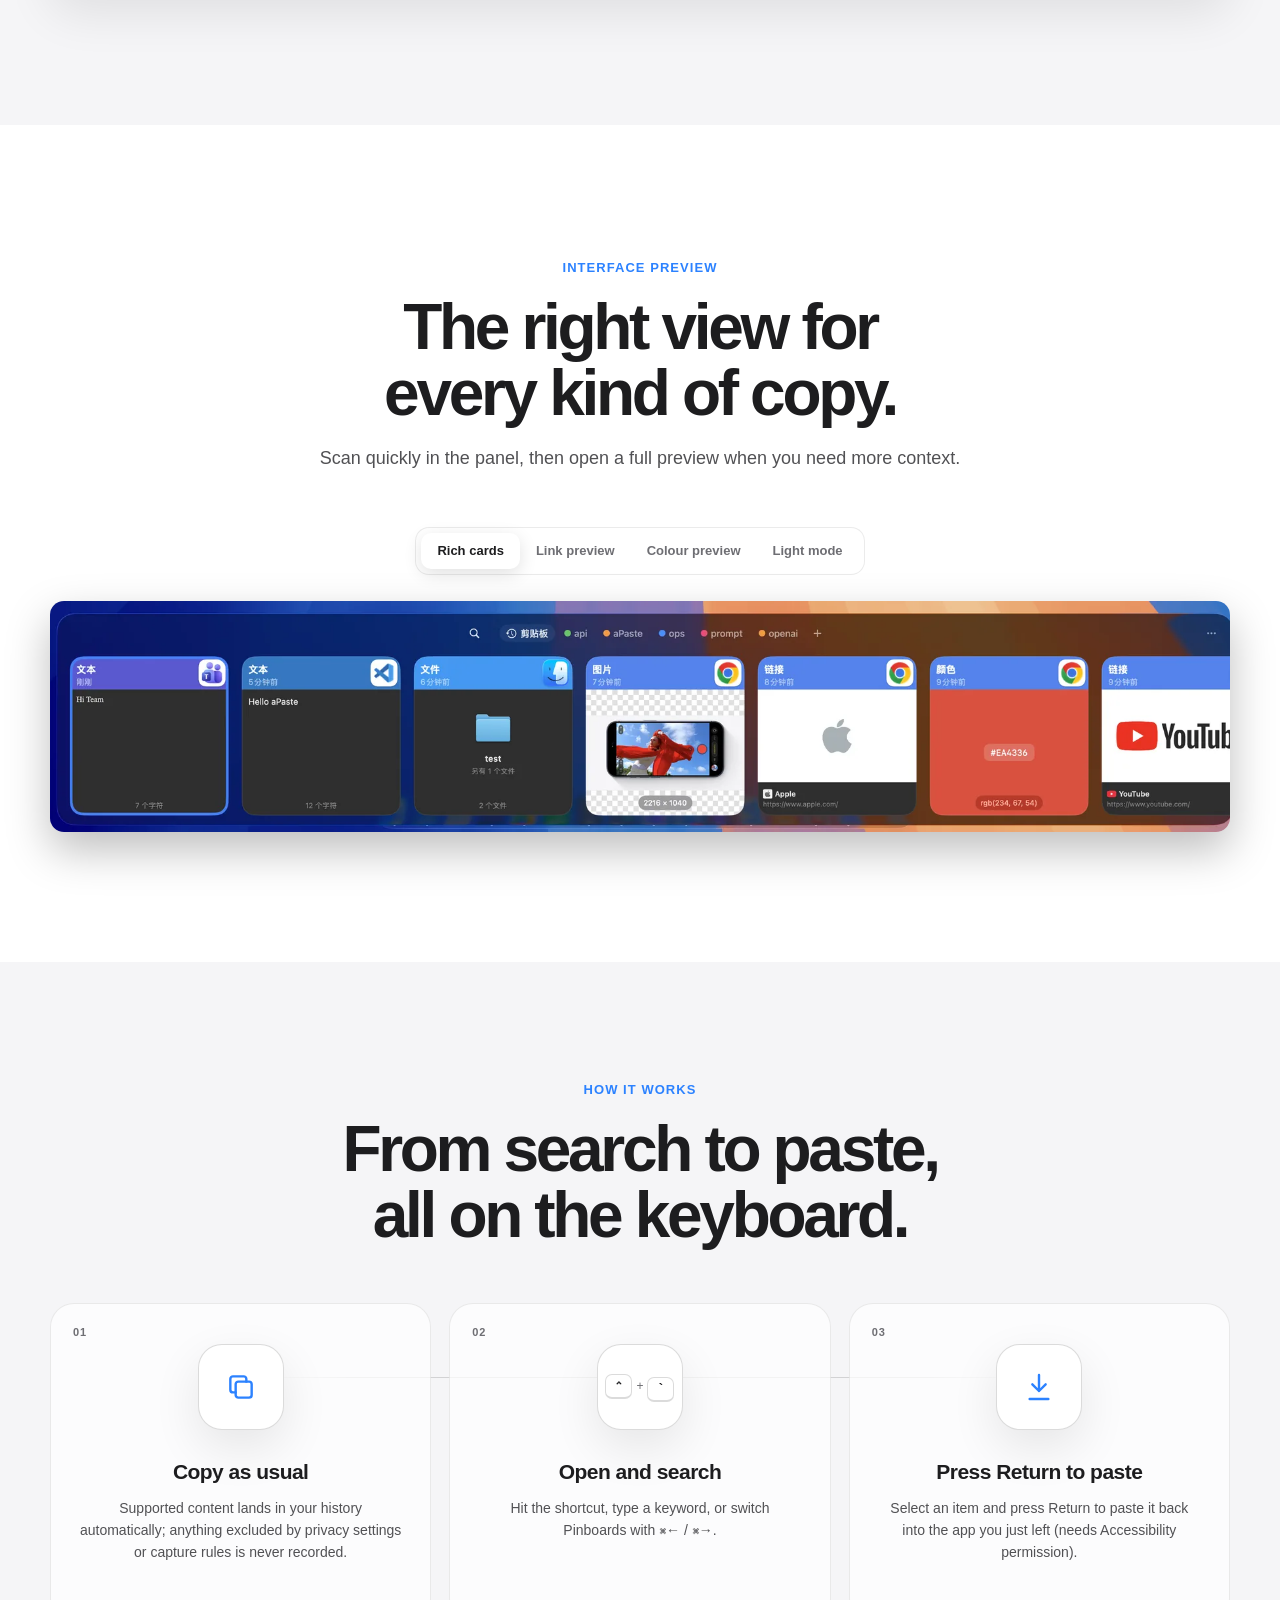
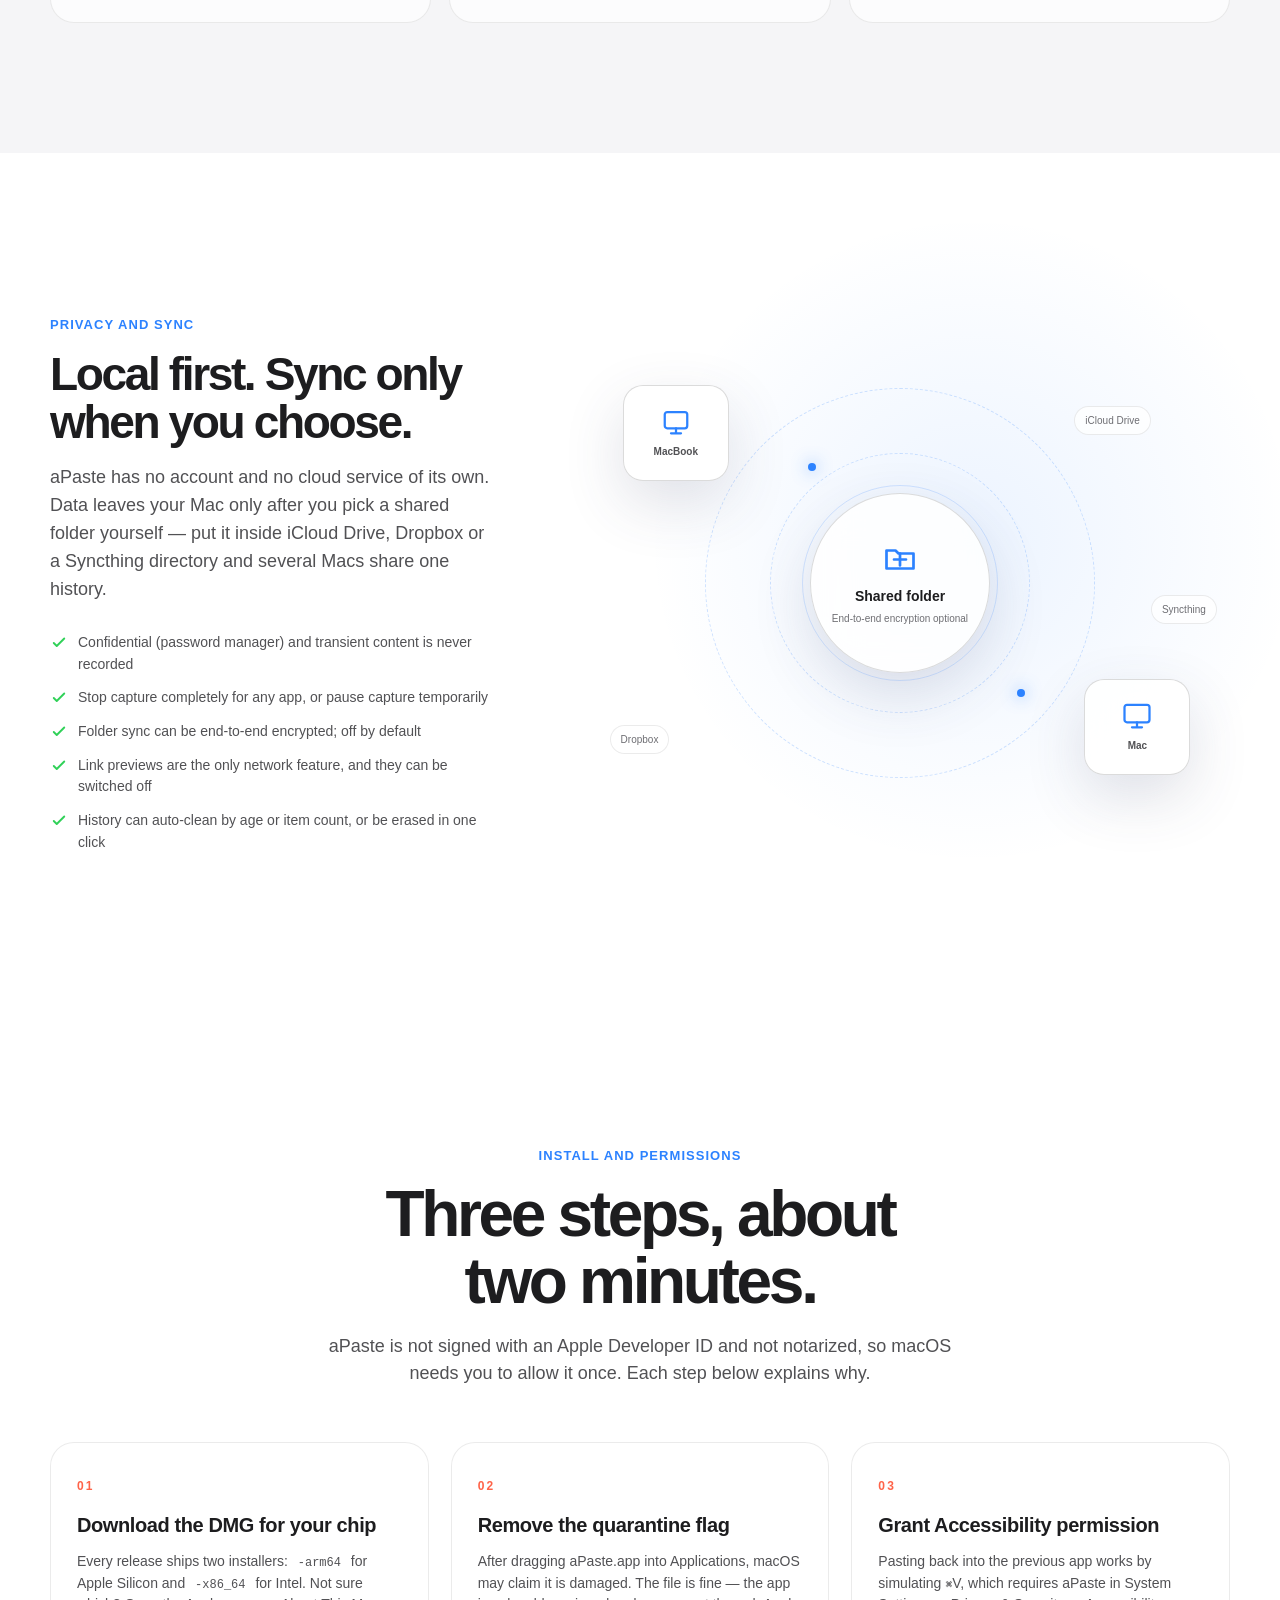
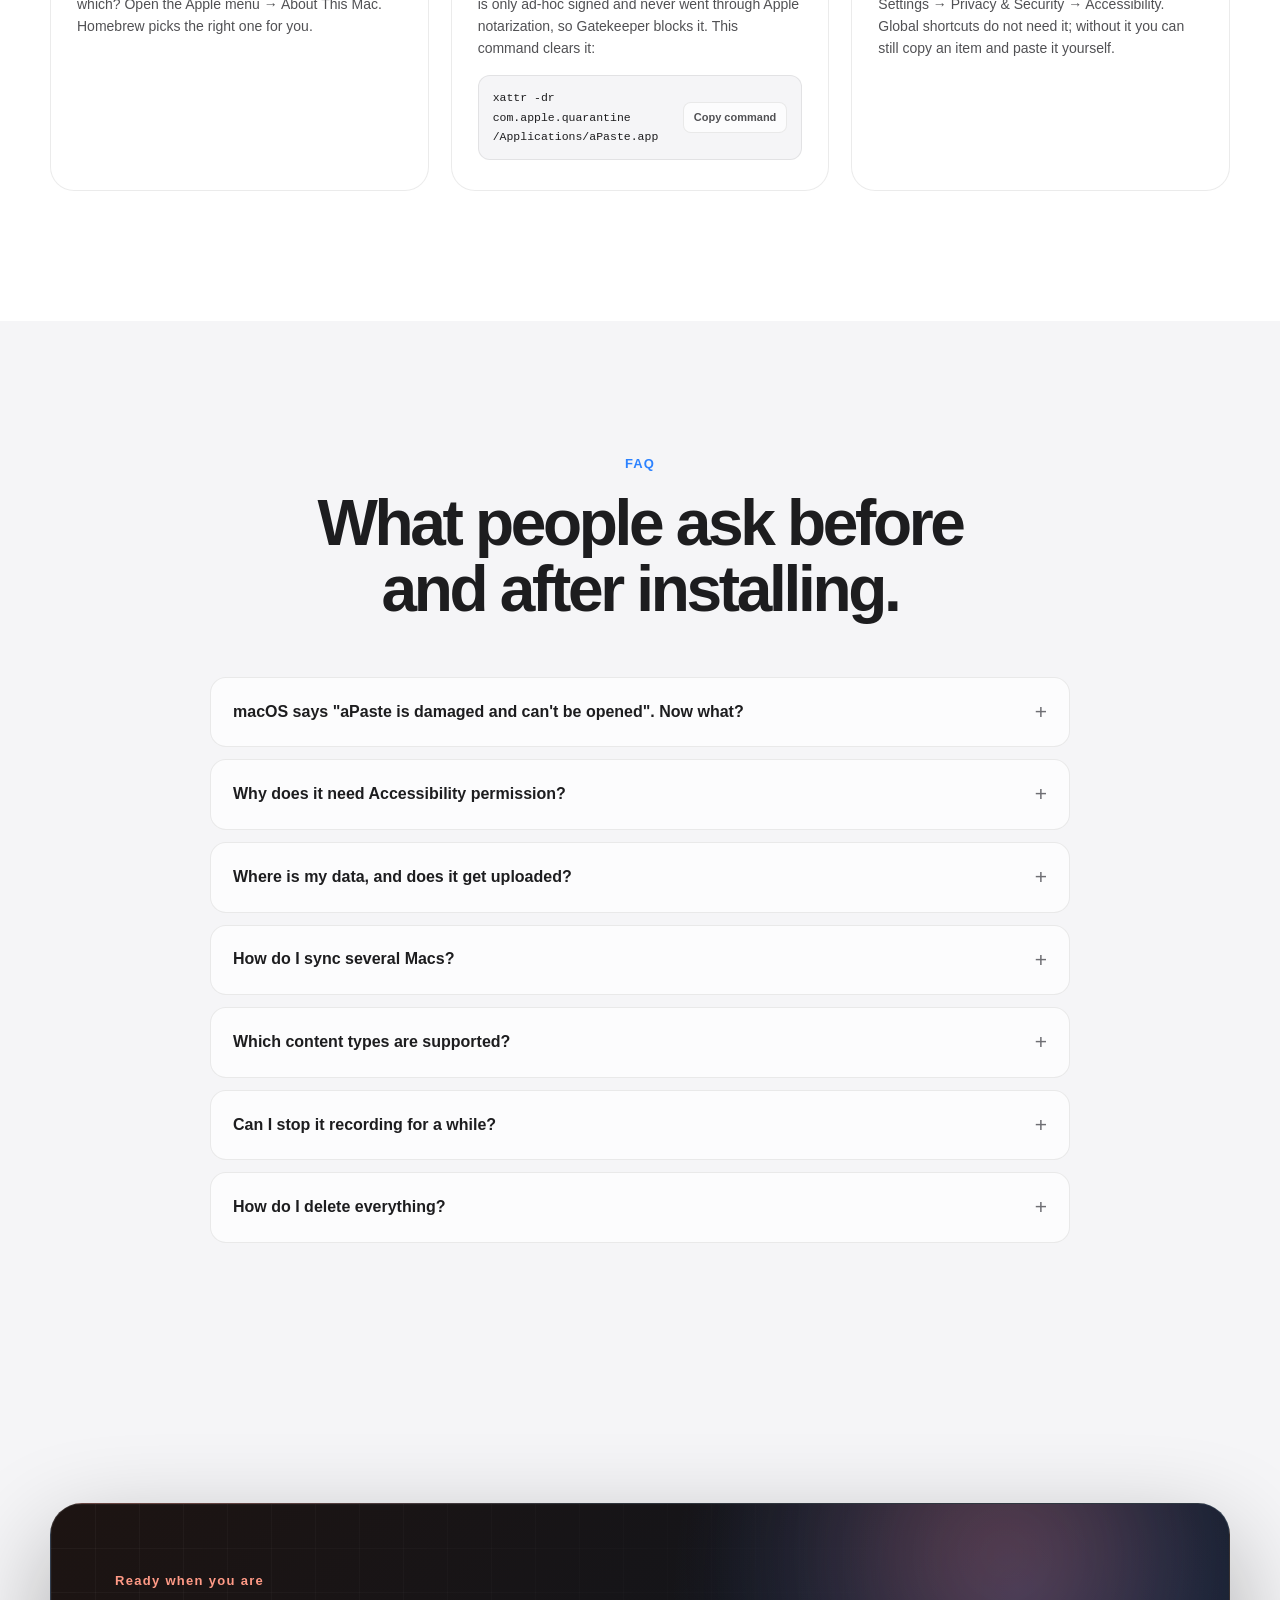
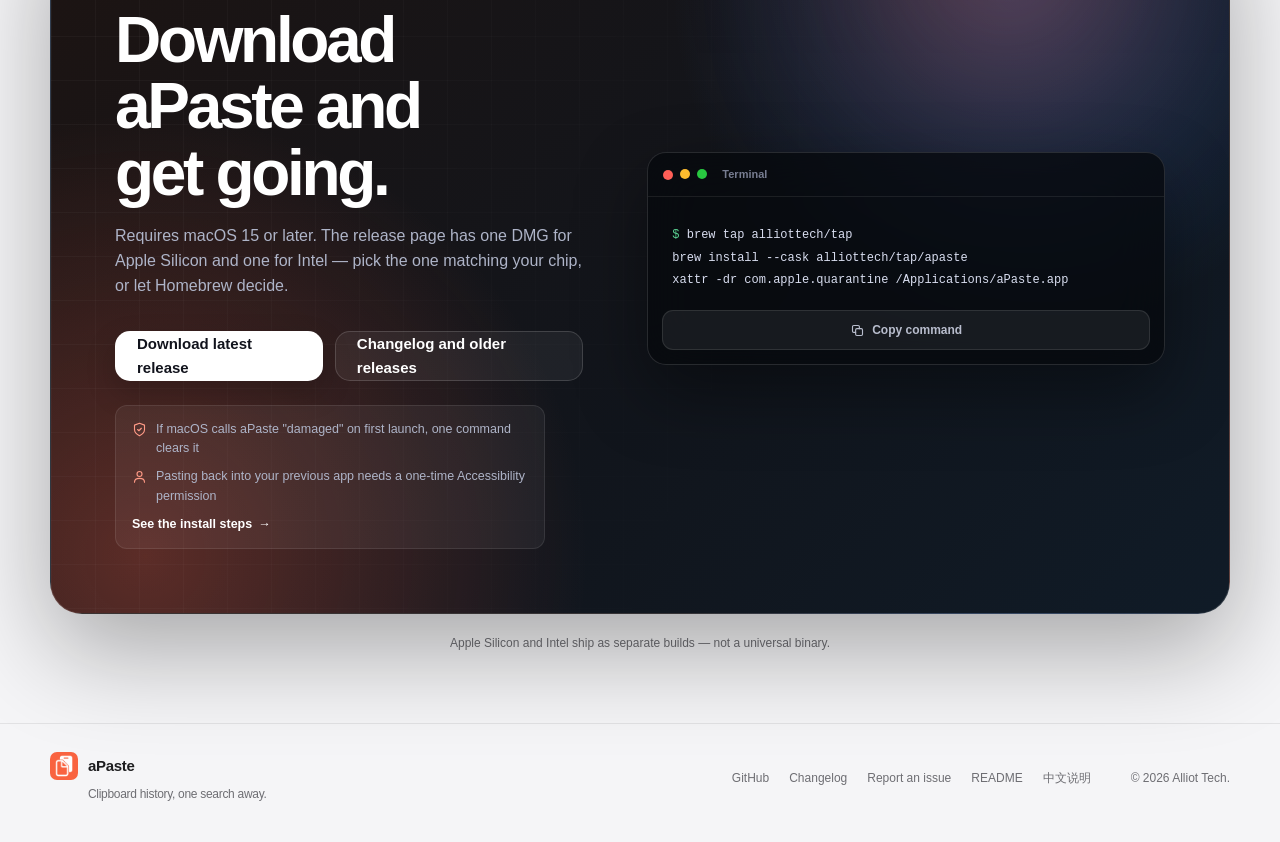
==== commit ed57a711: "chore: optimize ui rendering" ====
--- a/index.html
+++ b/index.html
@@ -96,7 +96,7 @@
       </a>
 
       <nav class="main-nav" id="main-nav" aria-label="主导航" data-i18n-aria="navMainLabel">
-        <a href="#features" data-i18n="navFeatures">功能</a>
+        <a href="features.html" data-i18n="navFeatures">功能</a>
         <a href="#showcase" data-i18n="navShowcase">预览</a>
         <a href="#privacy" data-i18n="navPrivacy">隐私</a>
         <a href="#install" data-i18n="navInstall">安装</a>
@@ -120,7 +120,7 @@
 
     <div class="mobile-nav" id="mobile-nav" hidden>
       <nav aria-label="移动端导航" data-i18n-aria="navMobileLabel">
-        <a href="#features" data-i18n="navFeatures">功能</a>
+        <a href="features.html" data-i18n="navFeatures">功能</a>
         <a href="#showcase" data-i18n="navShowcase">预览</a>
         <a href="#privacy" data-i18n="navPrivacy">隐私</a>
         <a href="#install" data-i18n="navInstall">安装</a>
@@ -308,7 +308,7 @@
               <span class="feature-icon feature-icon-cyan" aria-hidden="true"><svg viewBox="0 0 24 24"><path d="M12 22s8-4 8-10V5l-8-3-8 3v7c0 6 8 10 8 10Z"/><path d="M9 12h6M12 9v6"/></svg></span>
               <h3 data-i18n="featurePrivacyTitle">机密与临时内容，默认不记录。</h3>
               <p data-i18n="featurePrivacyCopy">密码管理器等标记为机密的内容、以及临时剪贴板内容，开箱即被跳过；还可以按 App 完全停止记录。截图 / 录屏隐藏是一个可选开关，默认关闭，需要时自行打开。</p>
-              <a href="#privacy" class="text-link"><span data-i18n="learnPrivacy">查看隐私与同步</span><span aria-hidden="true">→</span></a>
+              <a href="features.html" class="text-link"><span data-i18n="learnFeatures">查看全部功能</span><span aria-hidden="true">→</span></a>
             </div>
             <div class="privacy-console" aria-hidden="true">
               <div class="console-top"><span></span><span></span><span></span><strong data-i18n="consoleTitle">隐私</strong></div>
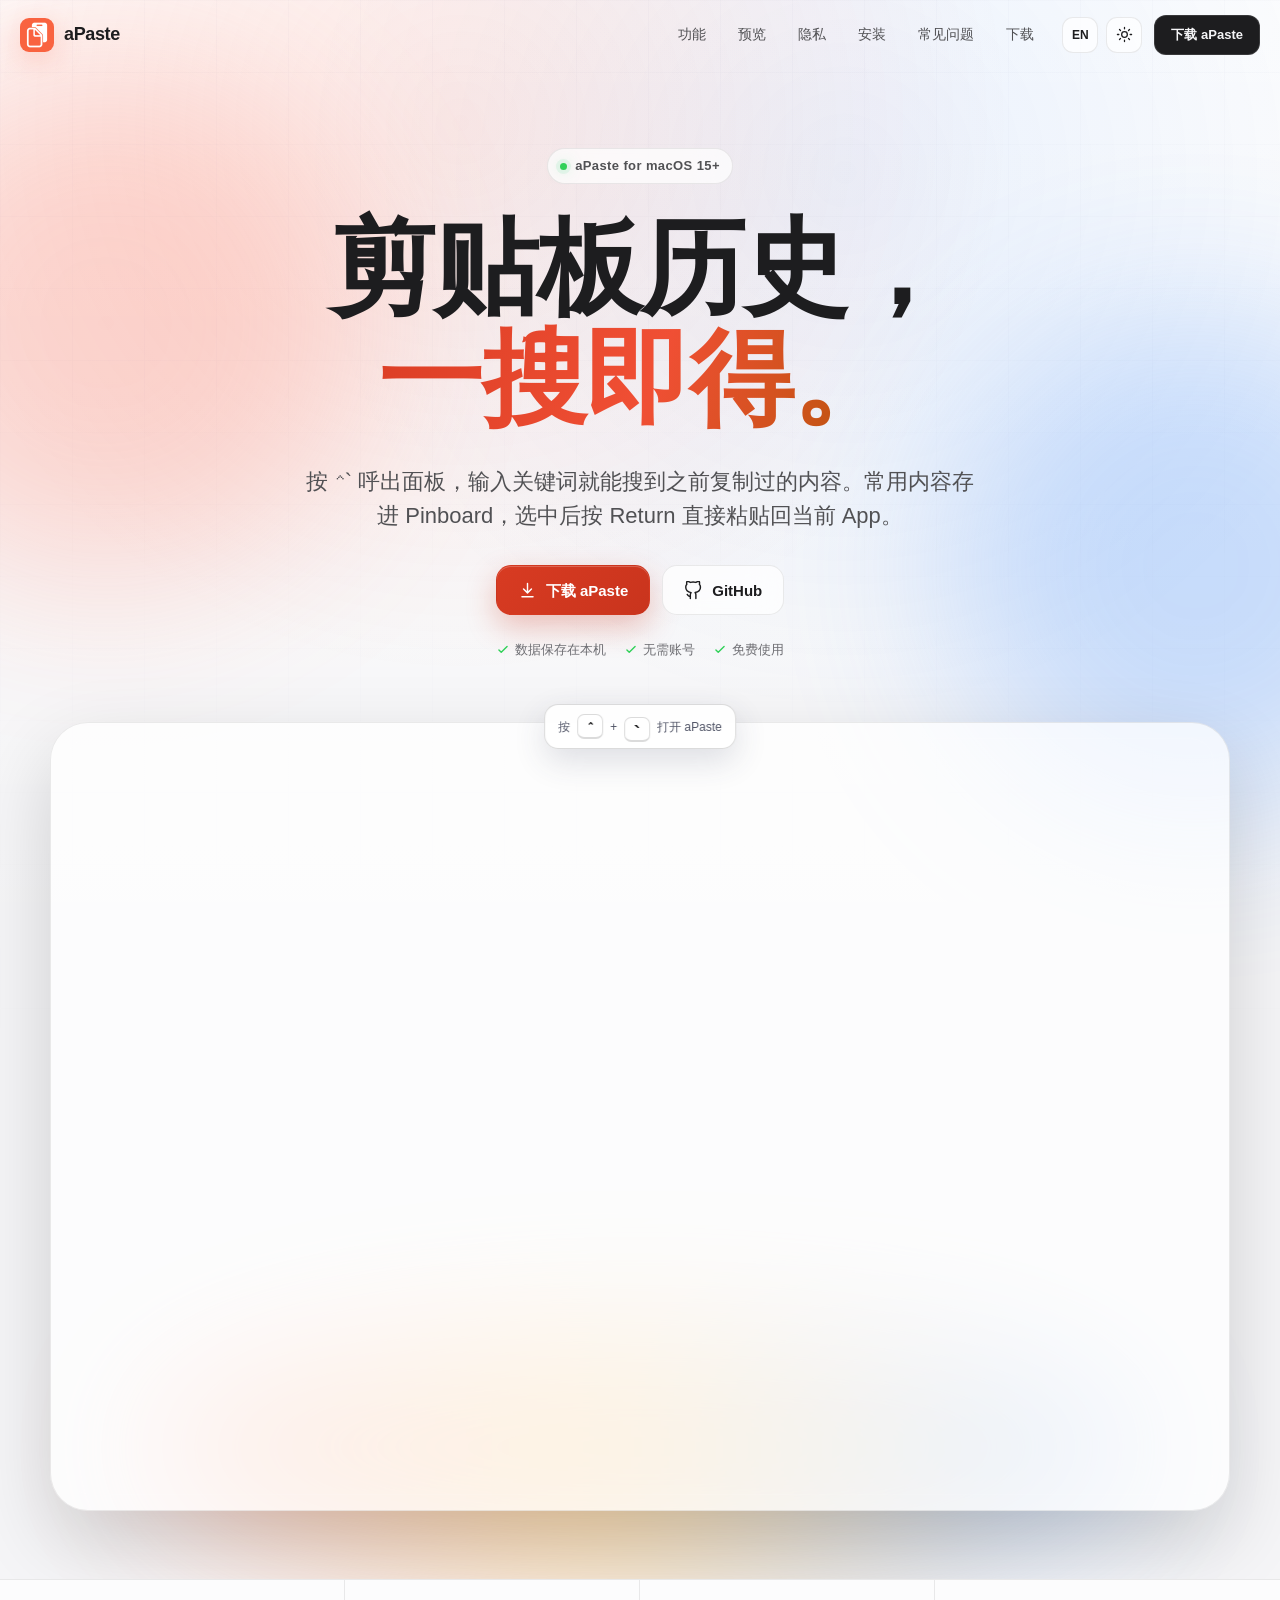
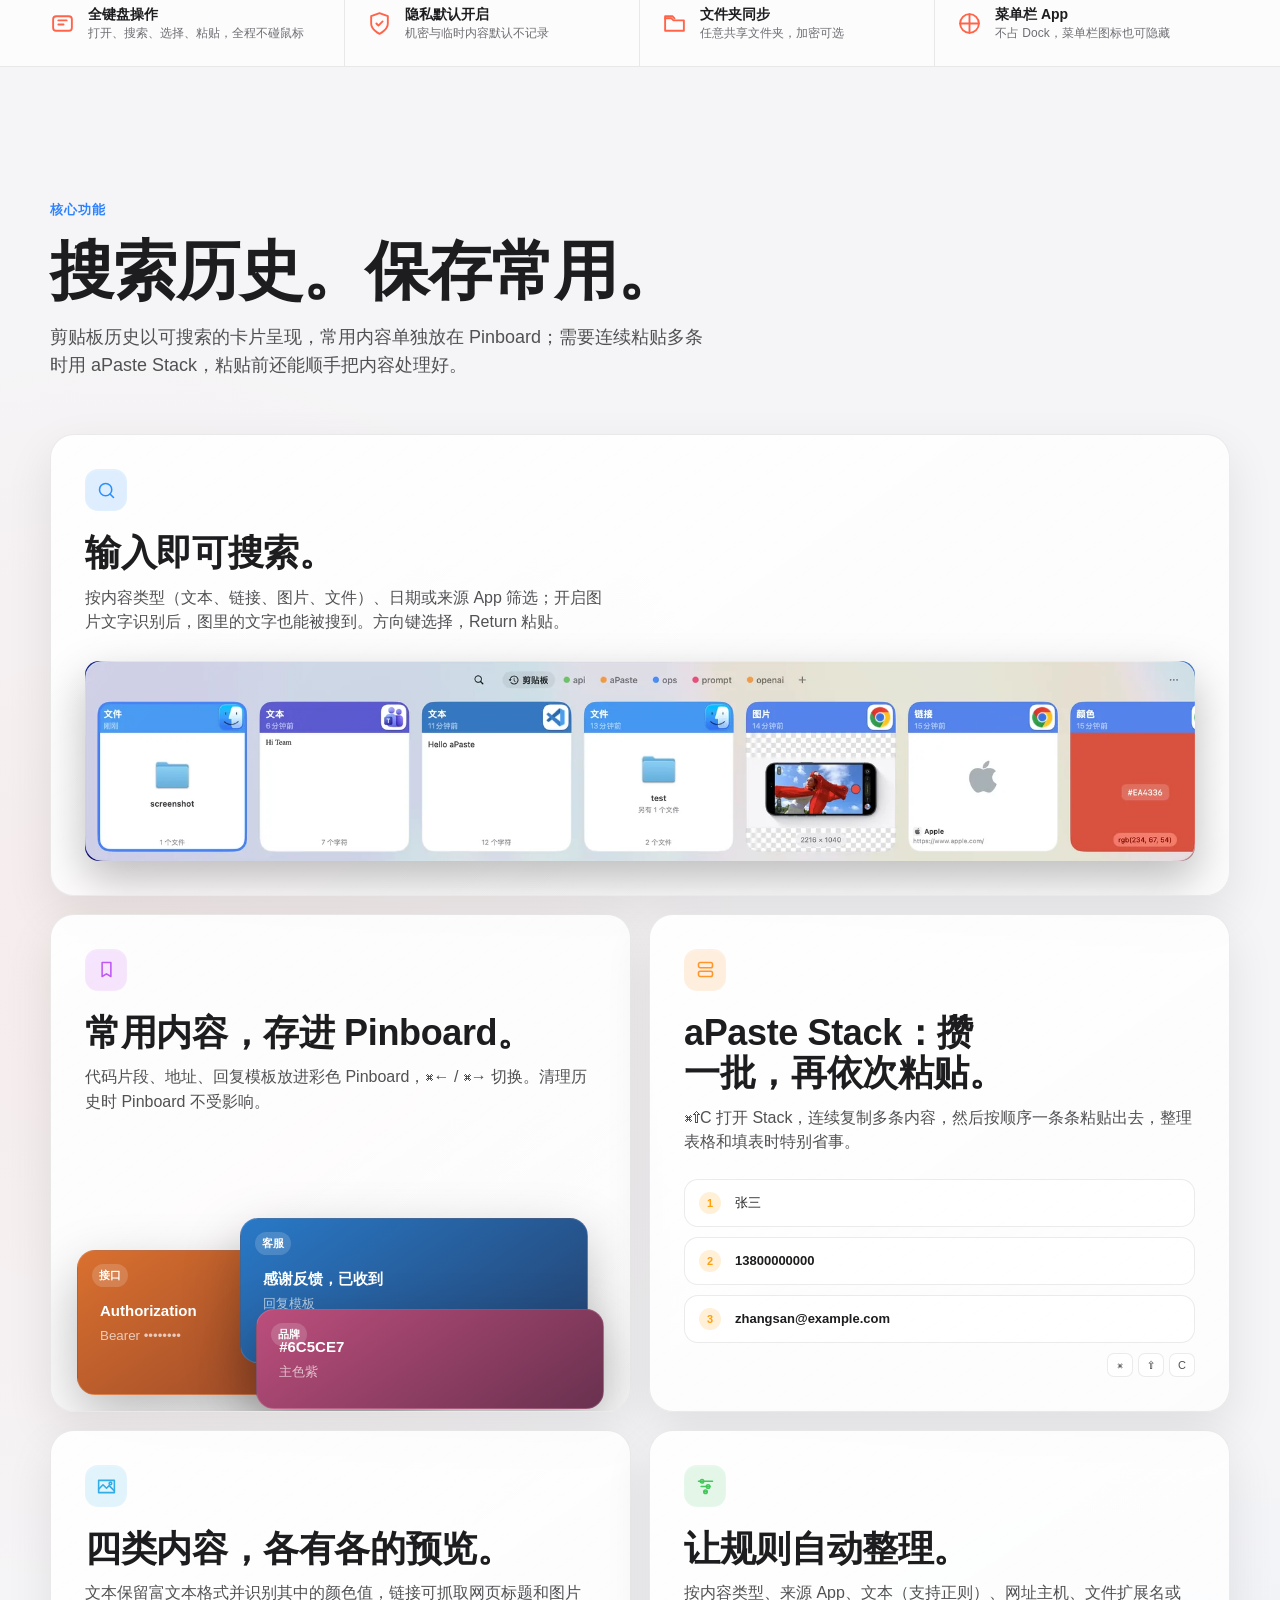
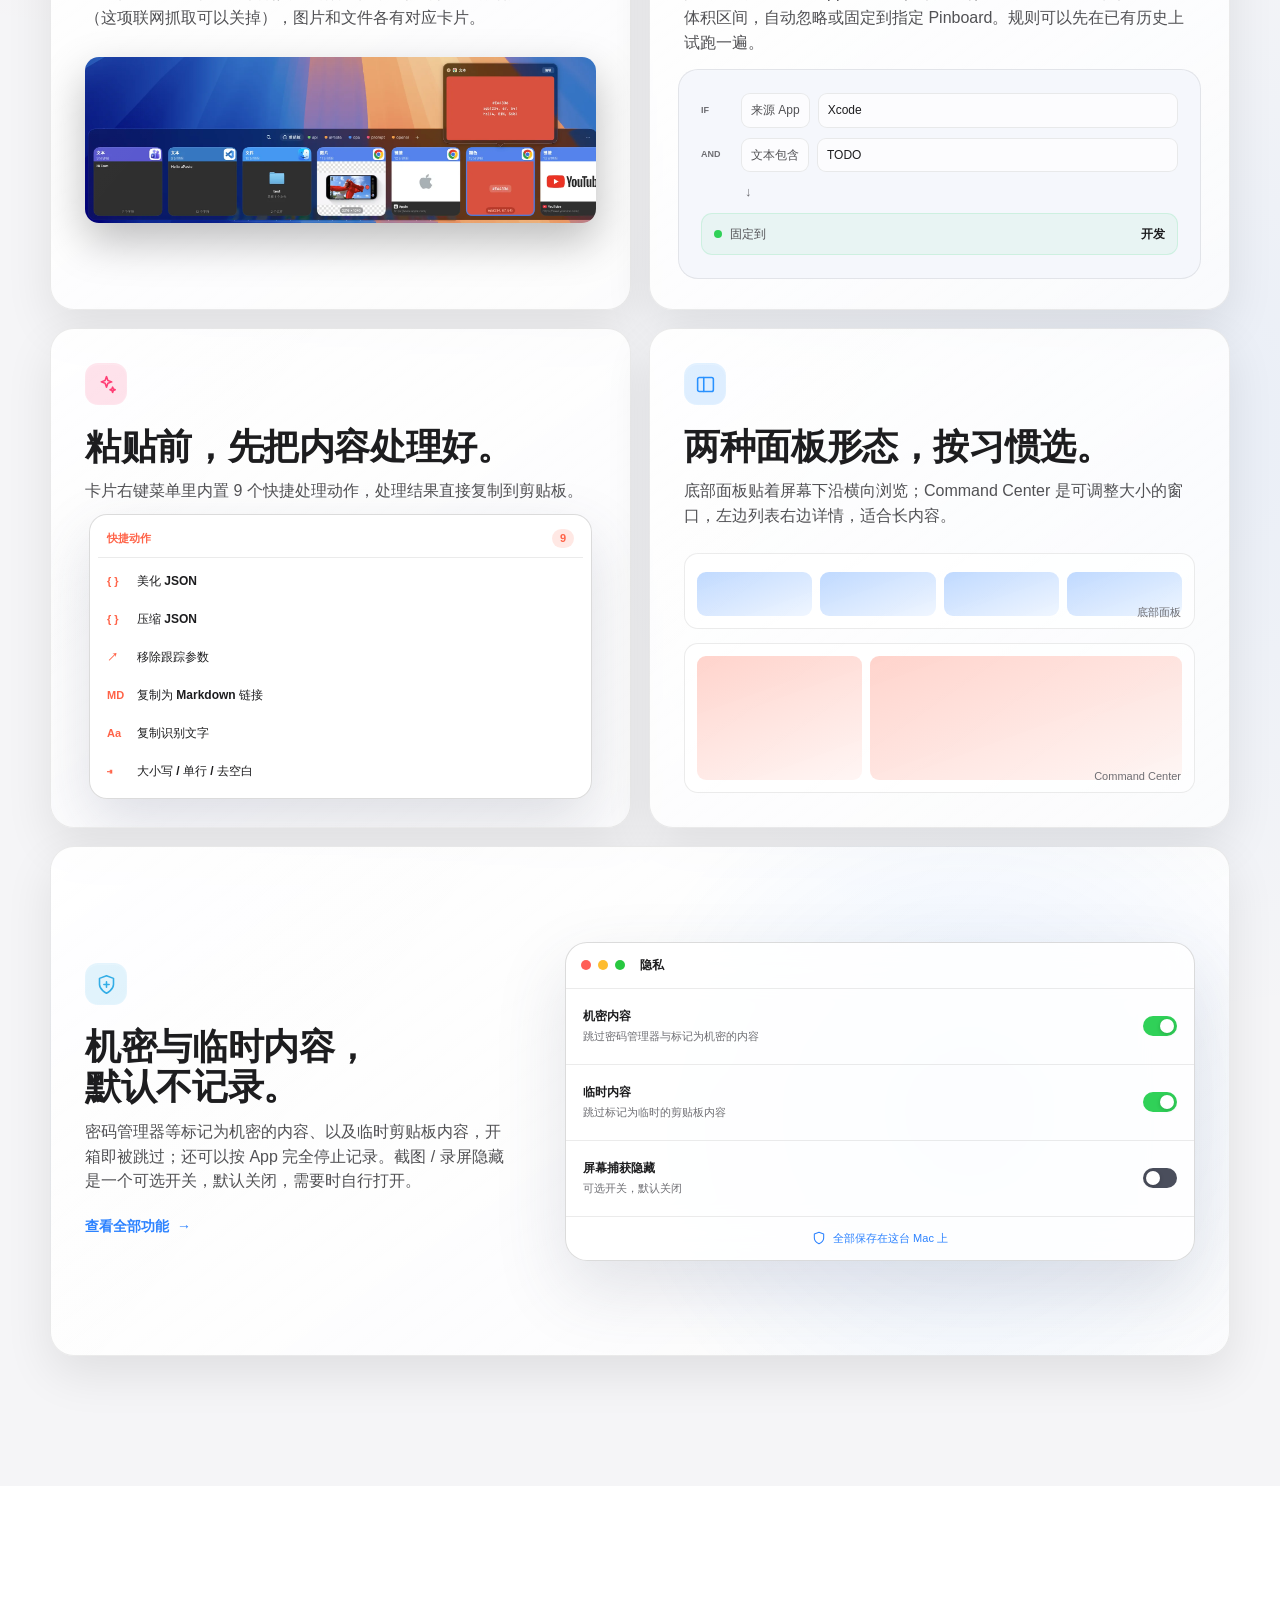
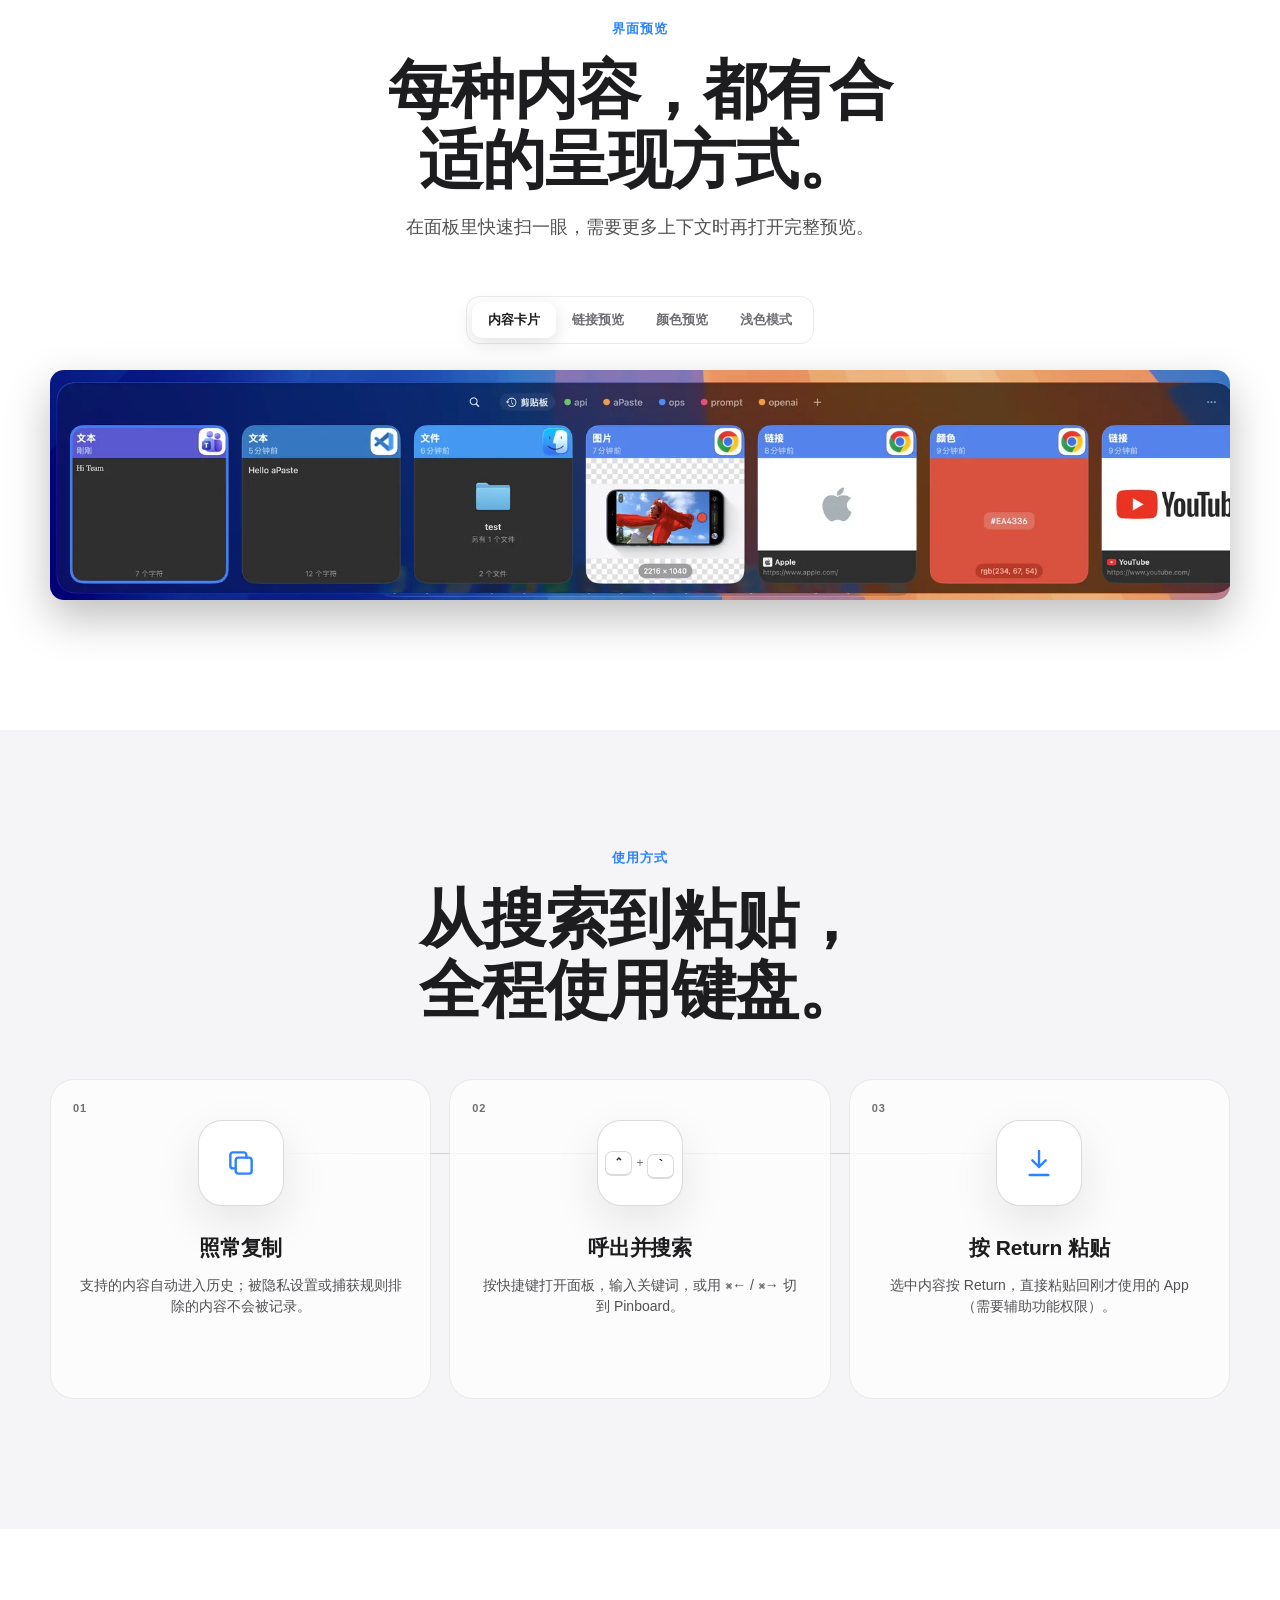
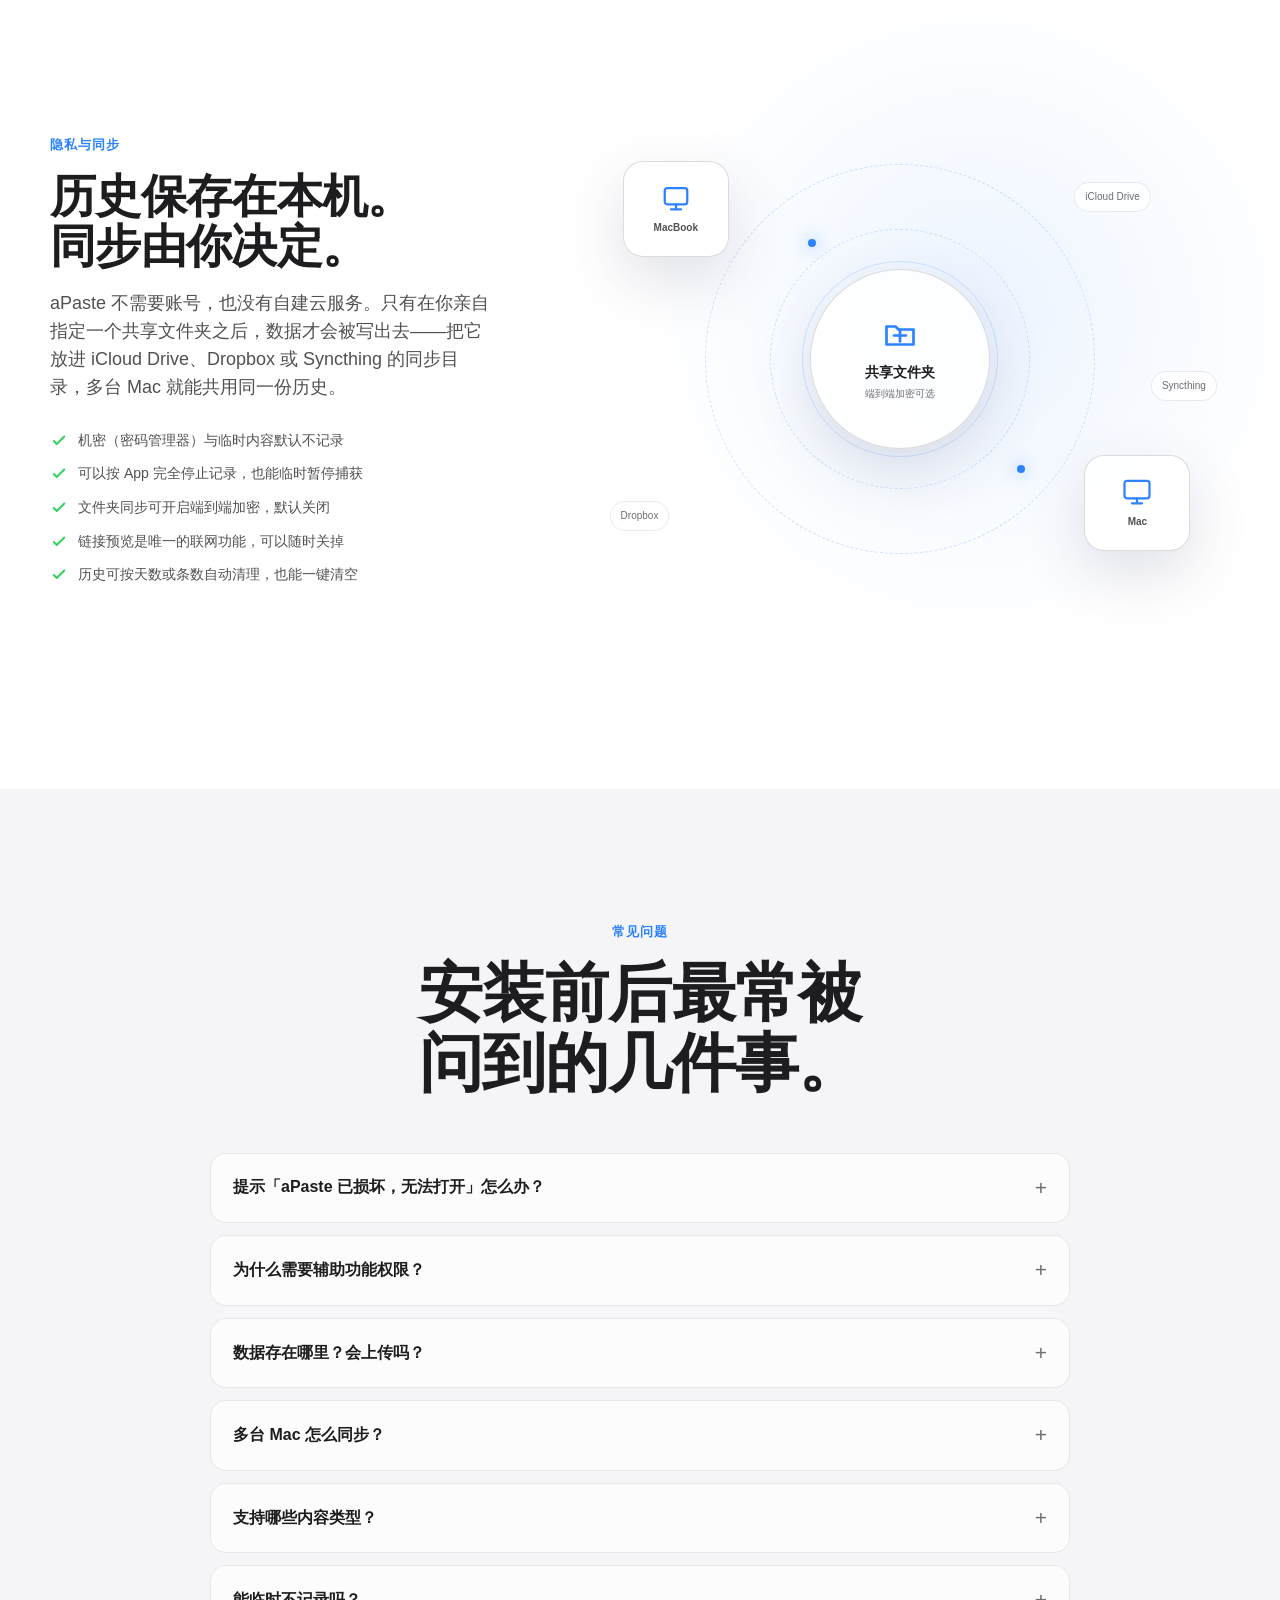
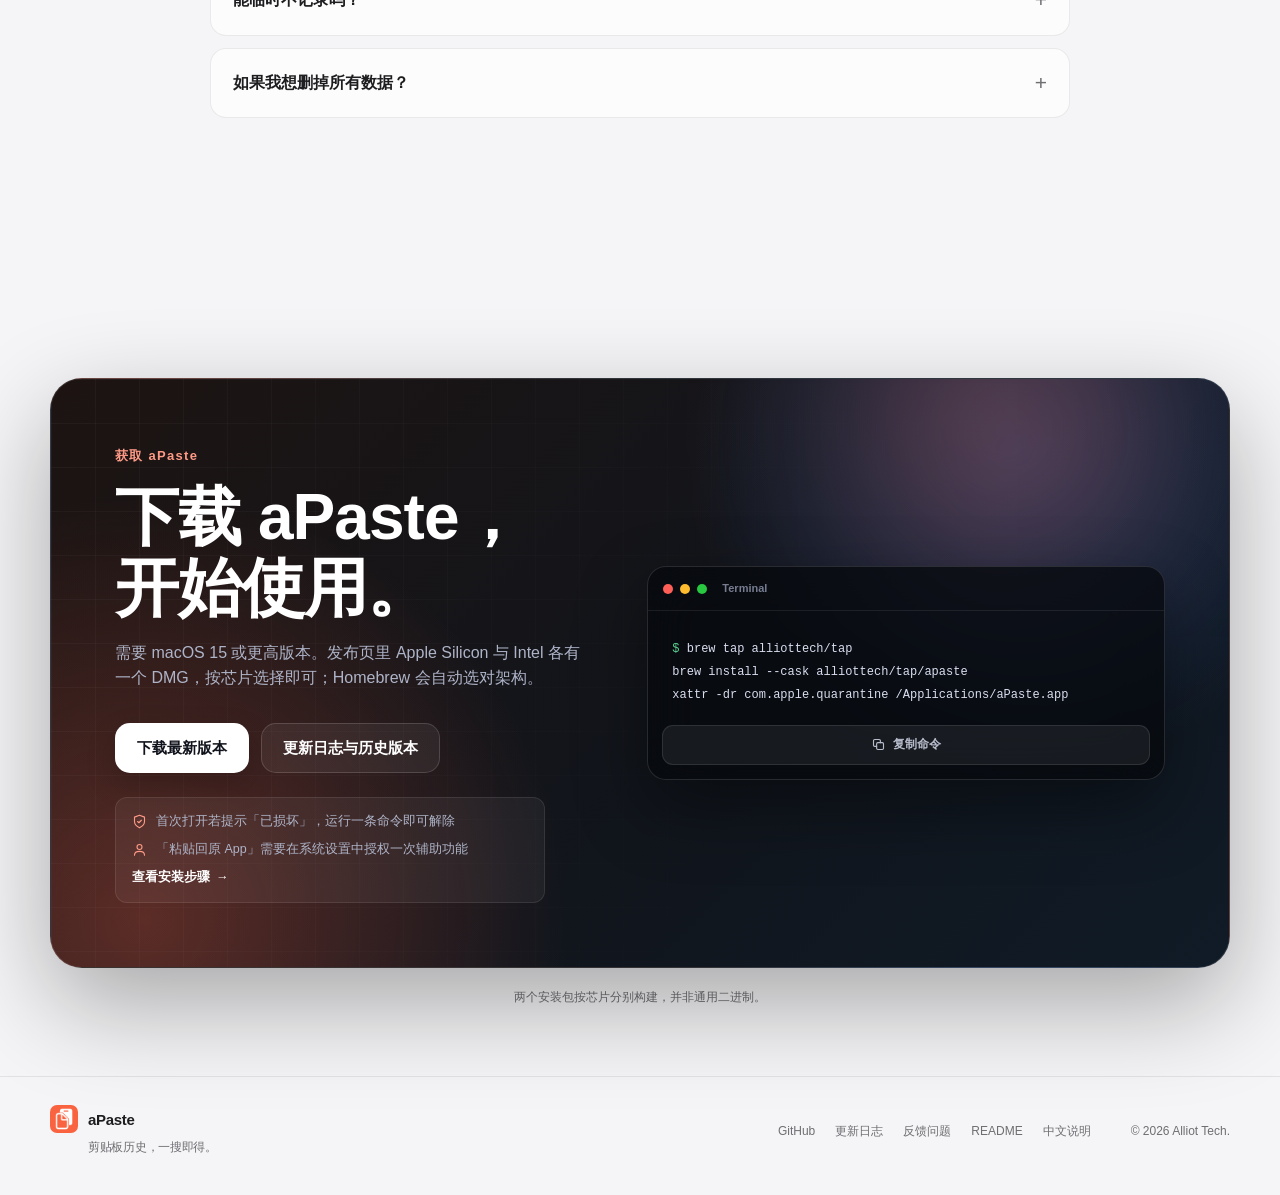
==== commit a12c3da6: "feat: new page" ====
--- a/index.html
+++ b/index.html
@@ -10,6 +10,9 @@
   <meta name="theme-color" id="meta-theme-dark" content="#0b0b0d" media="(prefers-color-scheme: dark)">
   <meta name="format-detection" content="telephone=no">
   <link rel="canonical" href="https://apaste.alliot.tech/">
+  <link rel="alternate" hreflang="zh-CN" href="https://apaste.alliot.tech/">
+  <link rel="alternate" hreflang="en" href="https://apaste.alliot.tech/en/">
+  <link rel="alternate" hreflang="x-default" href="https://apaste.alliot.tech/">
   <link rel="apple-touch-icon" href="apple-touch-icon.png">
   <meta property="og:type" content="website">
   <meta property="og:site_name" content="aPaste">
@@ -32,11 +35,29 @@
   <link rel="icon" href="favicon.ico" sizes="any">
   <link rel="icon" href="icon-32.png" type="image/png" sizes="32x32">
   <link rel="preload" href="assets/hero-dark.webp" as="image" imagesrcset="assets/hero-960.webp 960w, assets/hero-1440.webp 1440w, assets/hero-dark.webp 1920w" imagesizes="(max-width: 980px) calc(100vw - 40px), 1180px" fetchpriority="high">
-  <link rel="stylesheet" href="styles.css?v=20260829-2">
+  <link rel="stylesheet" href="styles.css?v=20260907-2">
   <script type="application/ld+json">
     {
       "@context": "https://schema.org",
-      "@type": "SoftwareApplication",
+      "@graph": [
+        {
+          "@type": "WebSite",
+          "@id": "https://apaste.alliot.tech/#website",
+          "url": "https://apaste.alliot.tech/",
+          "name": "aPaste",
+          "description": "aPaste 是一款 macOS 剪贴板管理器：快速搜索剪贴板历史，用 Pinboard 保存常用内容，全键盘操作，机密与临时内容默认不记录。",
+          "inLanguage": ["zh-CN", "en"],
+          "publisher": { "@id": "https://apaste.alliot.tech/#organization" }
+        },
+        {
+          "@type": "Organization",
+          "@id": "https://apaste.alliot.tech/#organization",
+          "name": "Alliot Tech",
+          "url": "https://github.com/AlliotTech",
+          "sameAs": ["https://github.com/AlliotTech"]
+        },
+        {
+          "@type": "SoftwareApplication",
       "name": "aPaste",
       "alternateName": "aPaste 剪贴板管理器",
       "applicationCategory": "UtilitiesApplication",
@@ -70,6 +91,8 @@
         "机密与临时内容默认不记录",
         "可选的文件夹同步与端到端加密"
       ]
+        }
+      ]
     }
   </script>
   <script>
@@ -81,7 +104,7 @@
       document.documentElement.classList.add("js");
     })();
   </script>
-  <script src="script.js?v=20260829-2" defer></script>
+  <script src="script.js?v=20260907-1" defer></script>
 </head>
 <body>
   <a class="skip-link" href="#main" data-i18n="skipLink">跳到主要内容</a>
@@ -99,13 +122,13 @@
         <a href="features.html" data-i18n="navFeatures">功能</a>
         <a href="#showcase" data-i18n="navShowcase">预览</a>
         <a href="#privacy" data-i18n="navPrivacy">隐私</a>
-        <a href="#install" data-i18n="navInstall">安装</a>
+        <a href="install.html" data-i18n="navInstall">安装</a>
         <a href="#faq" data-i18n="navFaq">常见问题</a>
         <a href="#download" data-i18n="navDownload">下载</a>
       </nav>
 
       <div class="nav-actions">
-        <button class="icon-button language-toggle" id="language-toggle" type="button" aria-label="Switch to English">EN</button>
+        <a class="icon-button language-toggle" id="language-toggle" href="en/" hreflang="en" aria-label="Switch to English">EN</a>
         <button class="icon-button theme-toggle" id="theme-toggle" type="button" aria-label="切换外观">
           <svg class="sun-icon" viewBox="0 0 24 24" aria-hidden="true"><circle cx="12" cy="12" r="4"/><path d="M12 2v2M12 20v2M4.93 4.93l1.42 1.42M17.66 17.66l1.41 1.41M2 12h2M20 12h2M4.93 19.07l1.42-1.42M17.66 6.34l1.41-1.41"/></svg>
           <svg class="moon-icon" viewBox="0 0 24 24" aria-hidden="true"><path d="M21 12.79A9 9 0 1 1 11.21 3 7 7 0 0 0 21 12.79Z"/></svg>
@@ -123,7 +146,7 @@
         <a href="features.html" data-i18n="navFeatures">功能</a>
         <a href="#showcase" data-i18n="navShowcase">预览</a>
         <a href="#privacy" data-i18n="navPrivacy">隐私</a>
-        <a href="#install" data-i18n="navInstall">安装</a>
+        <a href="install.html" data-i18n="navInstall">安装</a>
         <a href="#faq" data-i18n="navFaq">常见问题</a>
         <a href="#download" data-i18n="navDownload">下载</a>
       </nav>
@@ -388,37 +411,6 @@
       </div>
     </section>
 
-    <section class="section install-section" id="install">
-      <div class="container">
-        <div class="section-heading centered reveal">
-          <span class="section-kicker" data-i18n="installKicker">安装与权限</span>
-          <h2 data-i18n="installTitle">三步装好，两分钟搞定。</h2>
-          <p data-i18n="installCopy">aPaste 目前没有 Apple 开发者签名与公证，所以需要手动放行一次。下面每一步都说明了原因。</p>
-        </div>
-
-        <ol class="install-grid">
-          <li class="install-step reveal">
-            <span class="install-index">01</span>
-            <h3 data-i18n="installStepOneTitle">下载对应芯片的 DMG</h3>
-            <p data-i18n-html="installStepOneCopy">每个版本提供两个安装包：Apple Silicon 用 <code>-arm64</code>，Intel 用 <code>-x86_64</code>。不确定的话点左上角的苹果菜单 →「关于本机」看芯片型号。也可以用 Homebrew，它会自动选对架构。</p>
-          </li>
-          <li class="install-step reveal">
-            <span class="install-index">02</span>
-            <h3 data-i18n="installStepTwoTitle">移除隔离标记</h3>
-            <p data-i18n="installStepTwoCopy">把 aPaste.app 拖进「应用程序」后，macOS 可能提示「已损坏，无法打开」。这不是文件损坏，而是应用只做了本地签名、没有经过 Apple 公证，Gatekeeper 会拦下来。执行下面这条命令即可放行：</p>
-            <div class="code-line">
-              <code id="quarantine-command">xattr -dr com.apple.quarantine /Applications/aPaste.app</code>
-              <button class="copy-inline" id="copy-quarantine" type="button" data-i18n="copyCommand">复制命令</button>
-            </div>
-          </li>
-          <li class="install-step reveal">
-            <span class="install-index">03</span>
-            <h3 data-i18n="installStepThreeTitle">授予辅助功能权限</h3>
-            <p data-i18n="installStepThreeCopy">按 Return 直接粘贴回原 App 是通过模拟 ⌘V 实现的，需要在「系统设置 → 隐私与安全性 → 辅助功能」里勾选 aPaste。全局快捷键不依赖这个权限；不授权时仍可复制内容后自己粘贴。</p>
-          </li>
-        </ol>
-      </div>
-    </section>
 
     <section class="section faq-section" id="faq">
       <div class="container">
@@ -475,7 +467,7 @@
             <div class="download-note">
               <p class="note-line"><svg viewBox="0 0 24 24" aria-hidden="true"><path d="M12 22s8-4 8-10V5l-8-3-8 3v7c0 6 8 10 8 10Z"/><path d="m9 12 2 2 4-4"/></svg><span data-i18n="noteQuarantine">首次打开若提示「已损坏」，运行一条命令即可解除</span></p>
               <p class="note-line"><svg viewBox="0 0 24 24" aria-hidden="true"><circle cx="12" cy="8" r="4"/><path d="M4 21c0-4 3.6-6 8-6s8 2 8 6"/></svg><span data-i18n="noteAccessibility">「粘贴回原 App」需要在系统设置中授权一次辅助功能</span></p>
-              <a class="note-link" href="#install"><span data-i18n="noteLink">查看安装步骤</span><span aria-hidden="true">→</span></a>
+              <a class="note-link" href="install.html"><span data-i18n="noteLink">查看安装步骤</span><span aria-hidden="true">→</span></a>
             </div>
           </div>
           <div class="terminal-card">
--- a/styles.css
+++ b/styles.css
@@ -638,6 +638,7 @@
   text-align: center;
 }
 
+.section-heading h1,
 .section-heading h2,
 .privacy-story h2,
 .download-copy h2 {
@@ -1803,6 +1804,7 @@
   letter-spacing: 0.18em;
 }
 
+.install-step h2,
 .install-step h3 {
   margin: 0 0 10px;
   font-size: 20px;
@@ -2221,6 +2223,7 @@
     margin-bottom: 38px;
   }
 
+  .section-heading h1,
   .section-heading h2,
   .privacy-story h2,
   .download-copy h2 {
@@ -2459,6 +2462,7 @@
   line-height: 1.06;
 }
 
+html[lang="zh-CN"] .section-heading h1,
 html[lang="zh-CN"] .section-heading h2,
 html[lang="zh-CN"] .privacy-story h2,
 html[lang="zh-CN"] .download-copy h2 {
@@ -2468,6 +2472,7 @@
 
 html[lang="zh-CN"] .card-copy h3,
 html[lang="zh-CN"] .flow-step h3,
+html[lang="zh-CN"] .install-step h2,
 html[lang="zh-CN"] .install-step h3 {
   letter-spacing: -0.01em;
 }
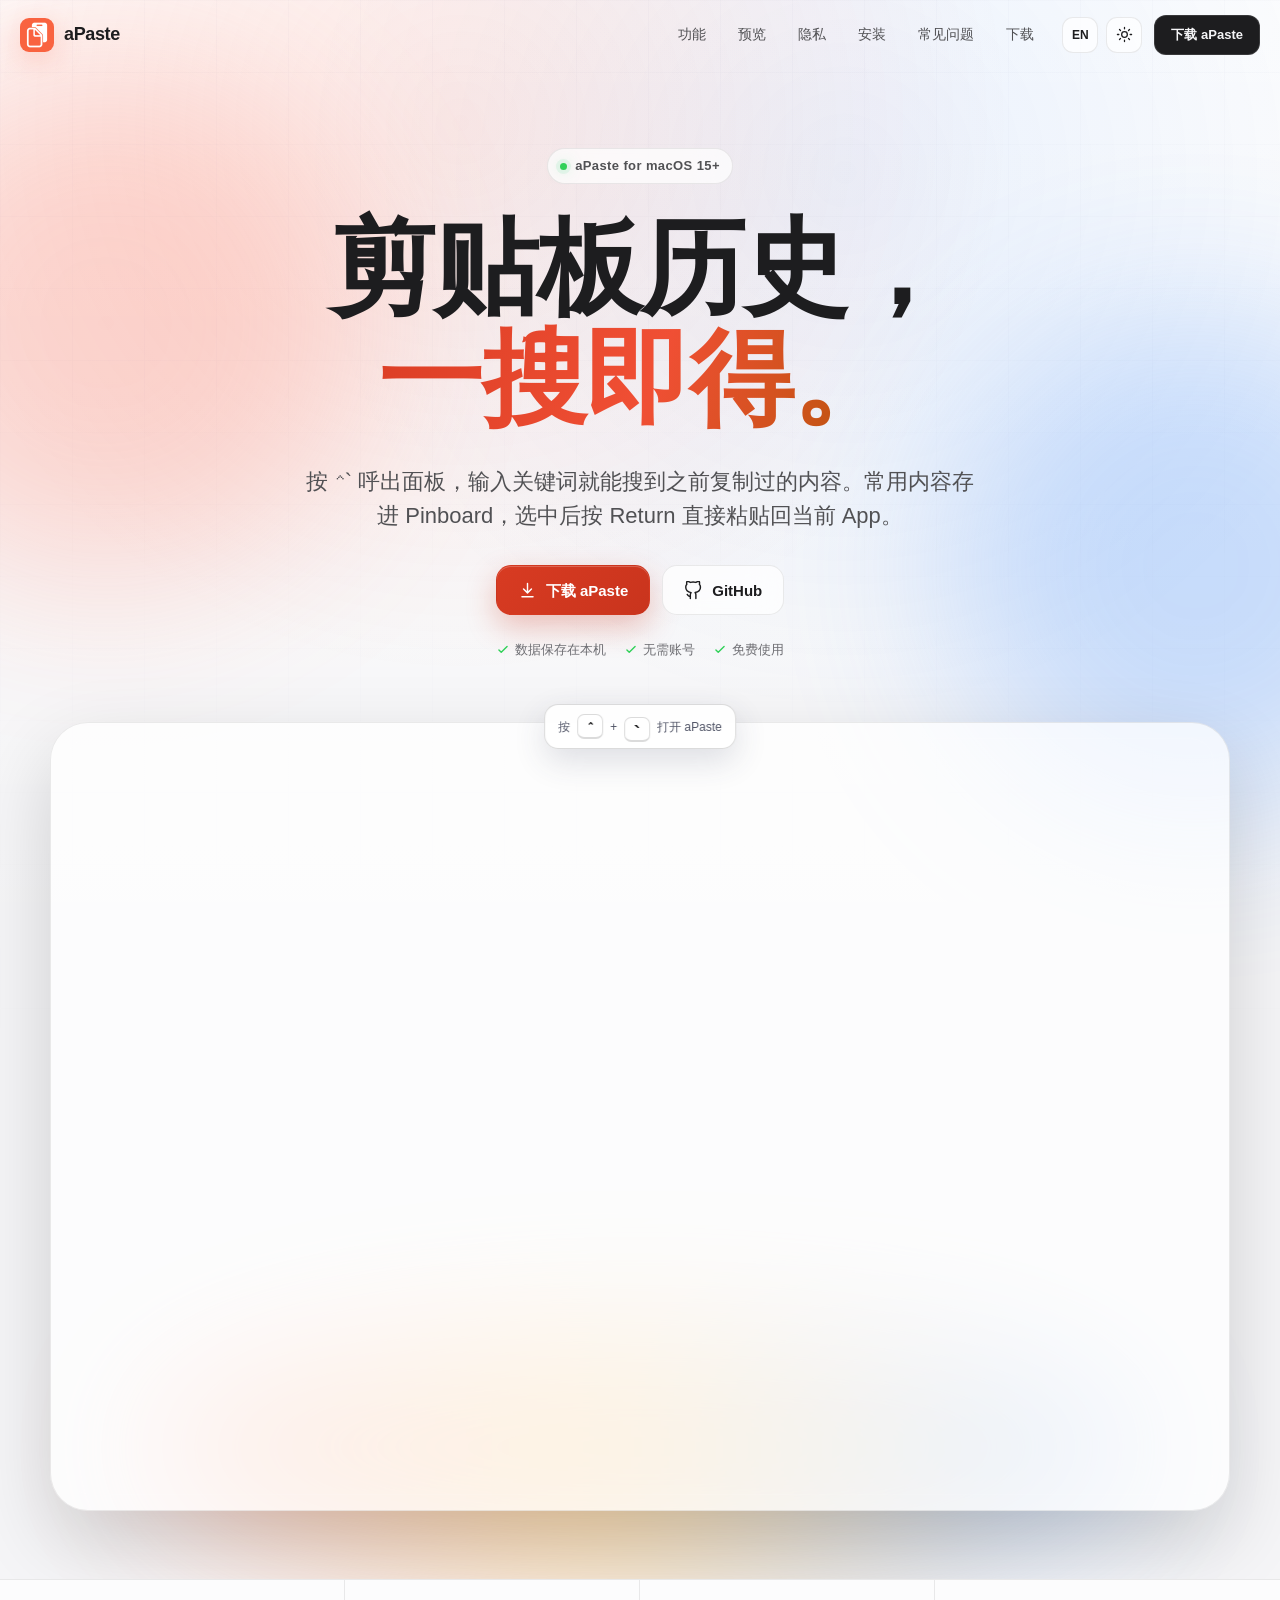
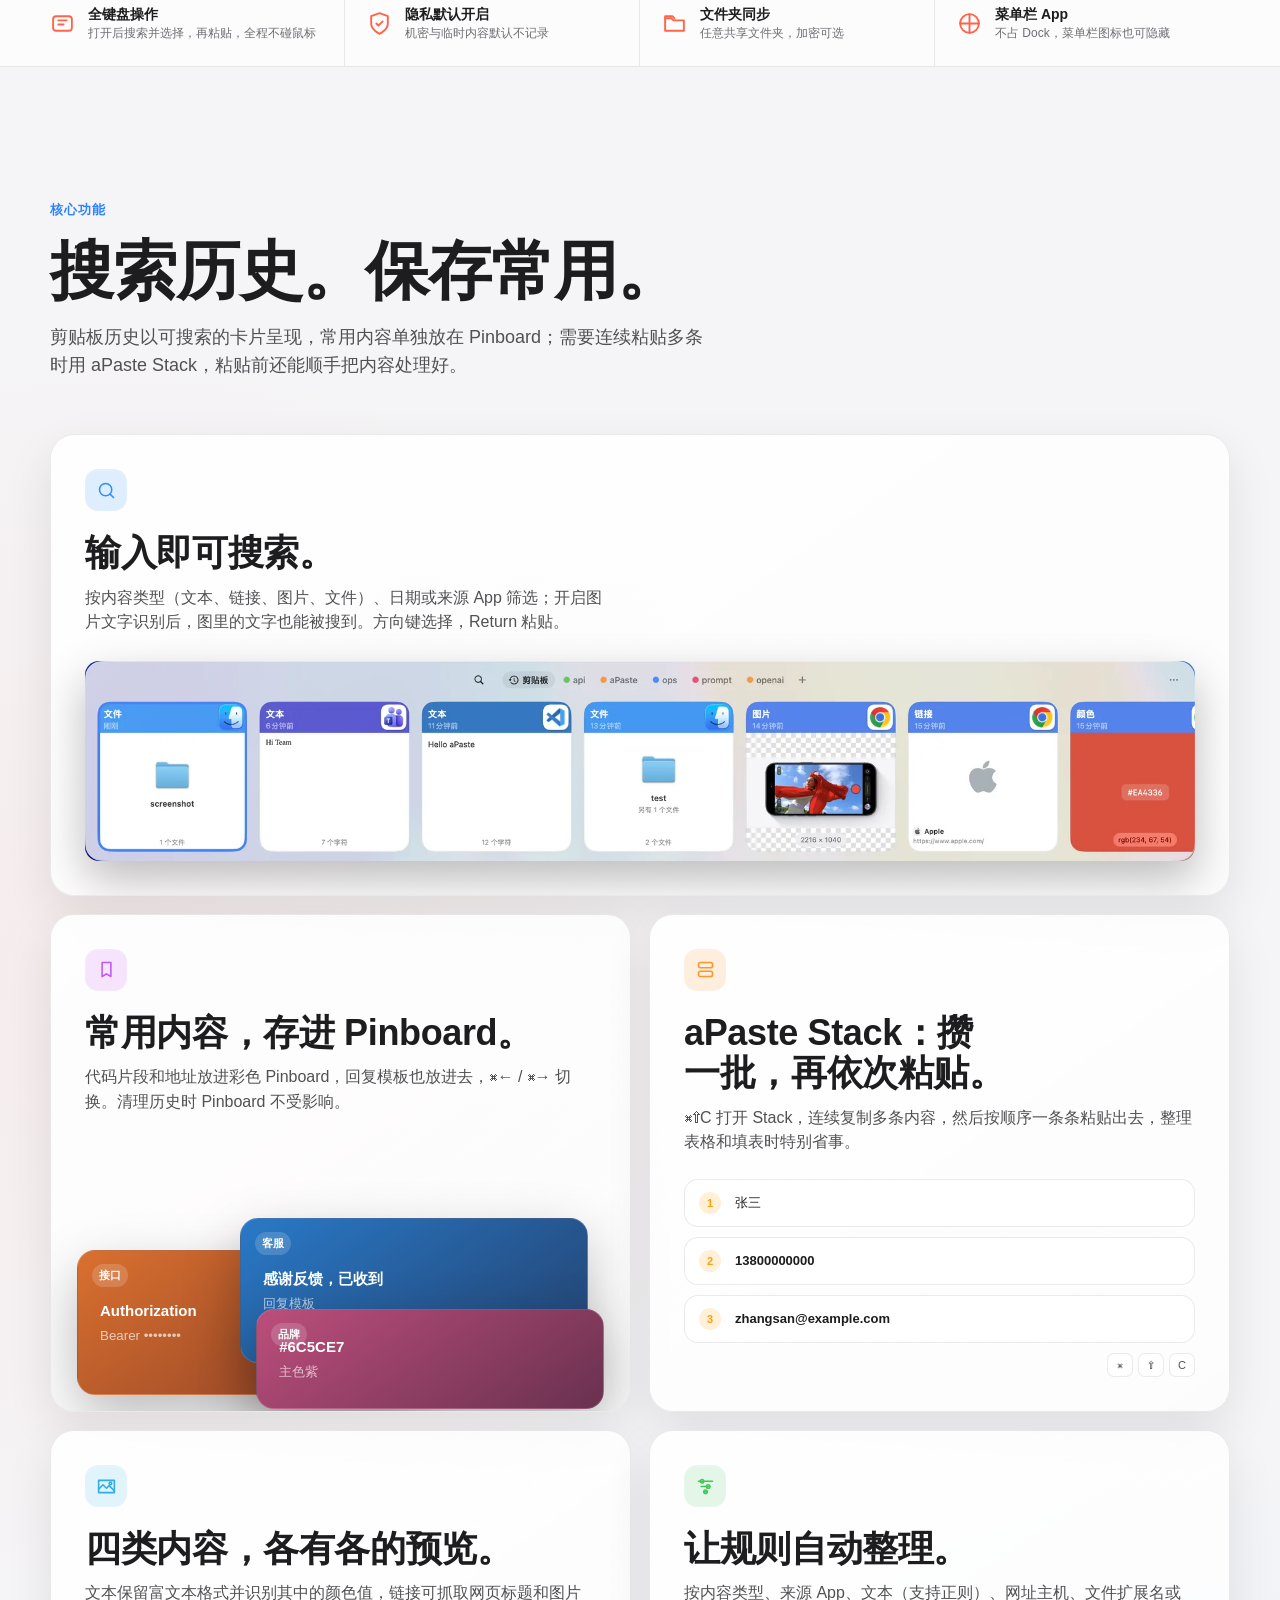
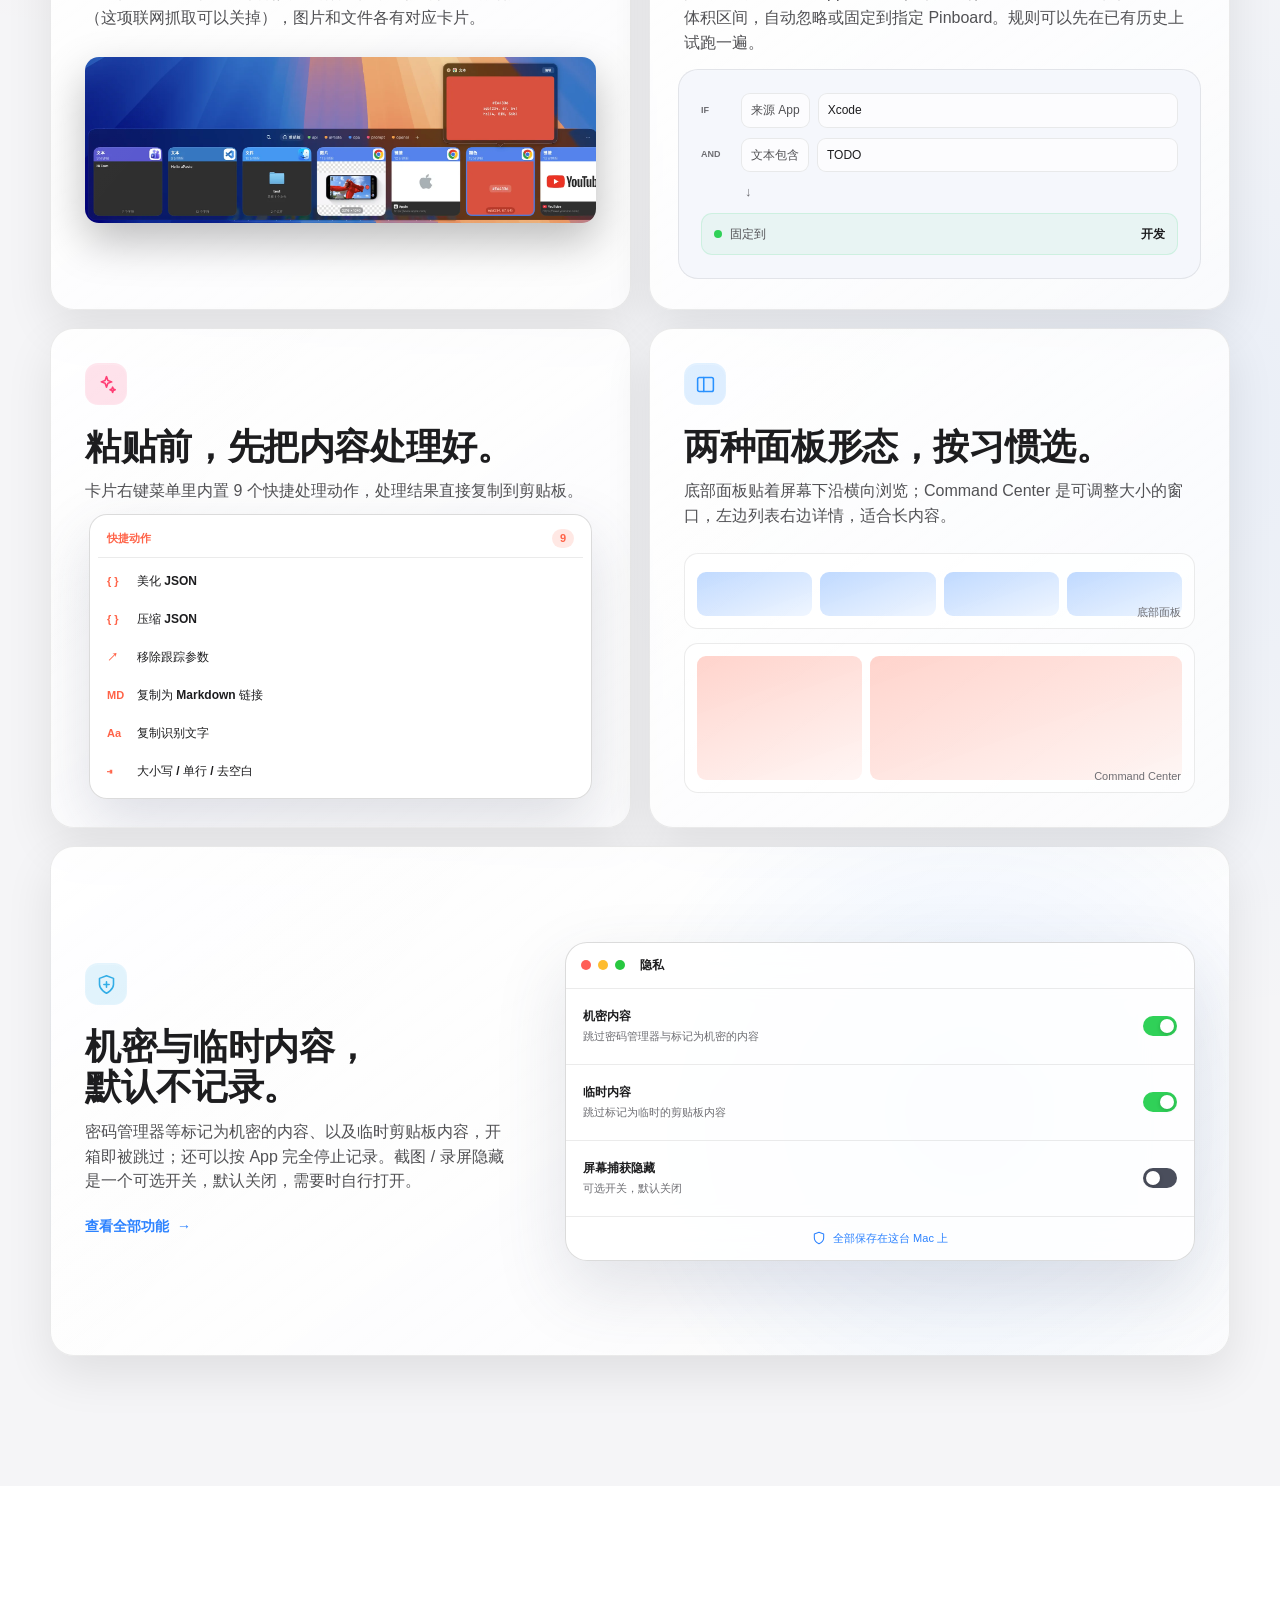
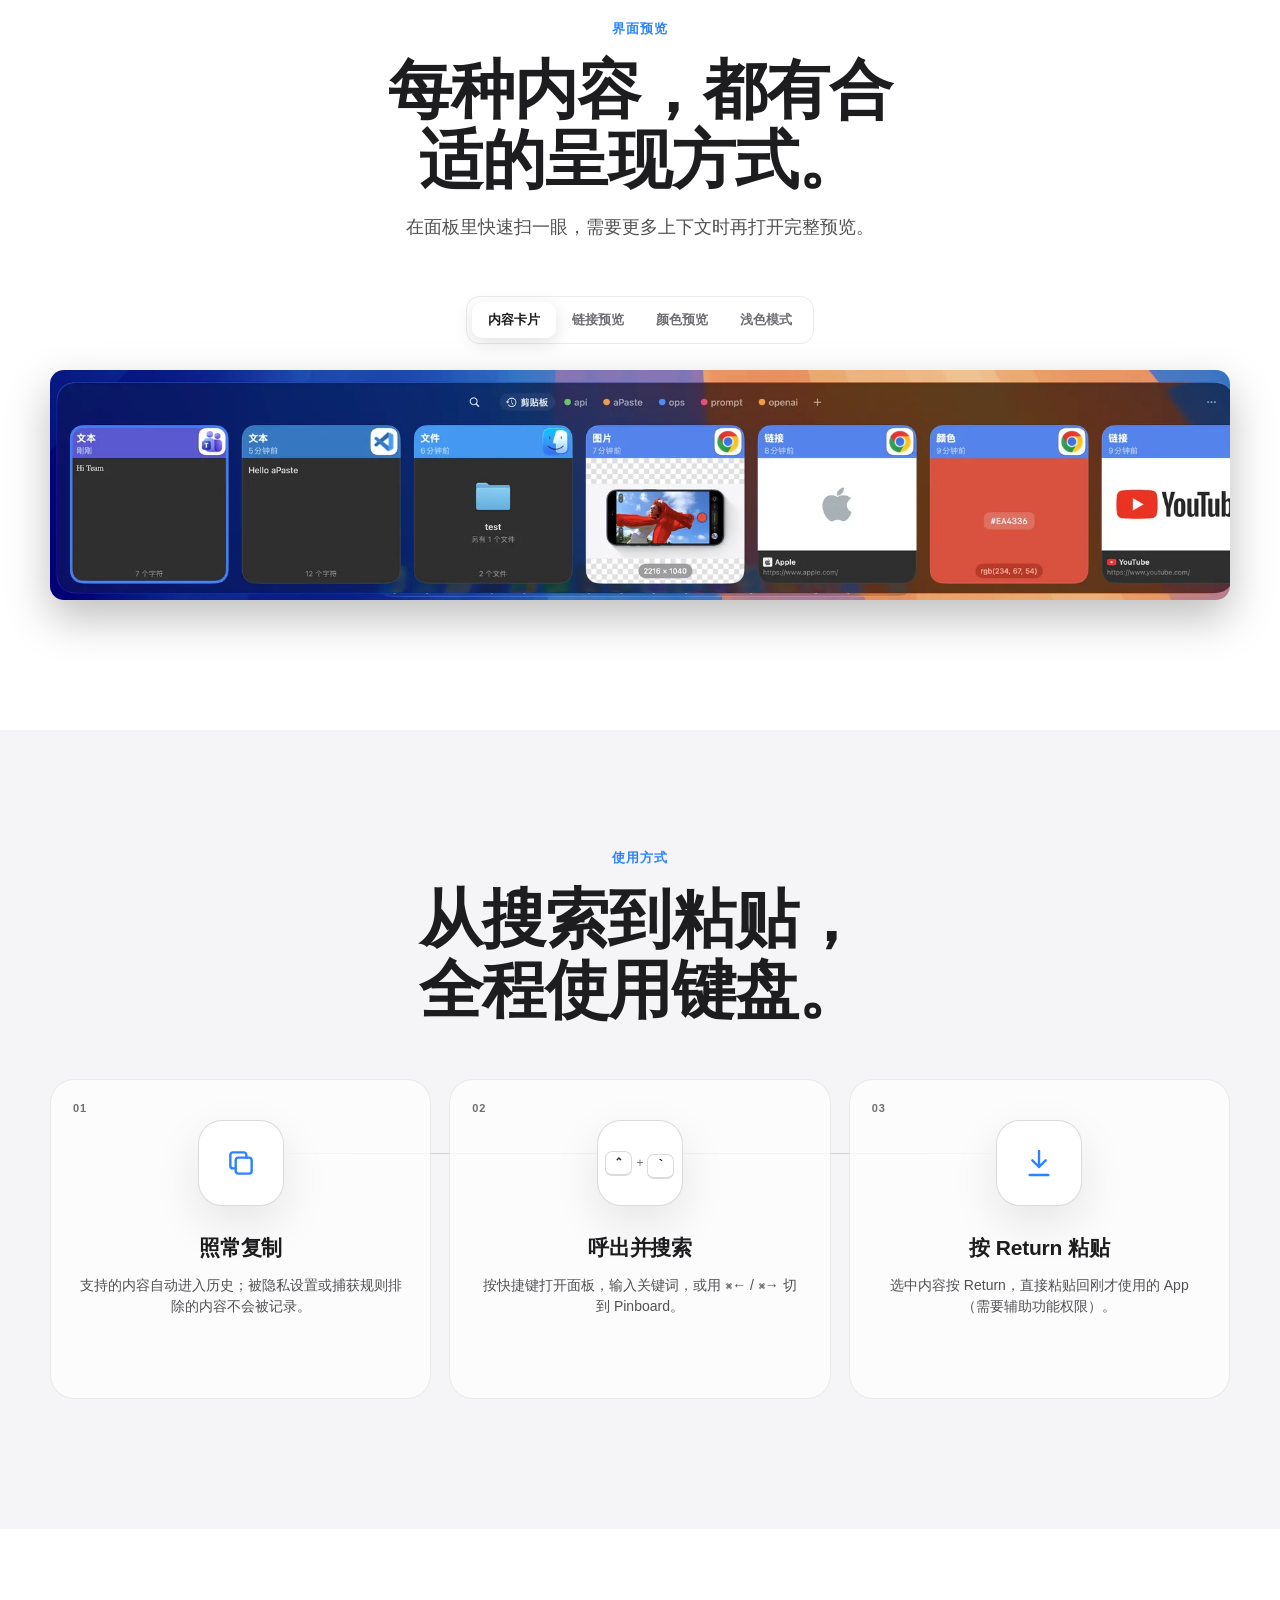
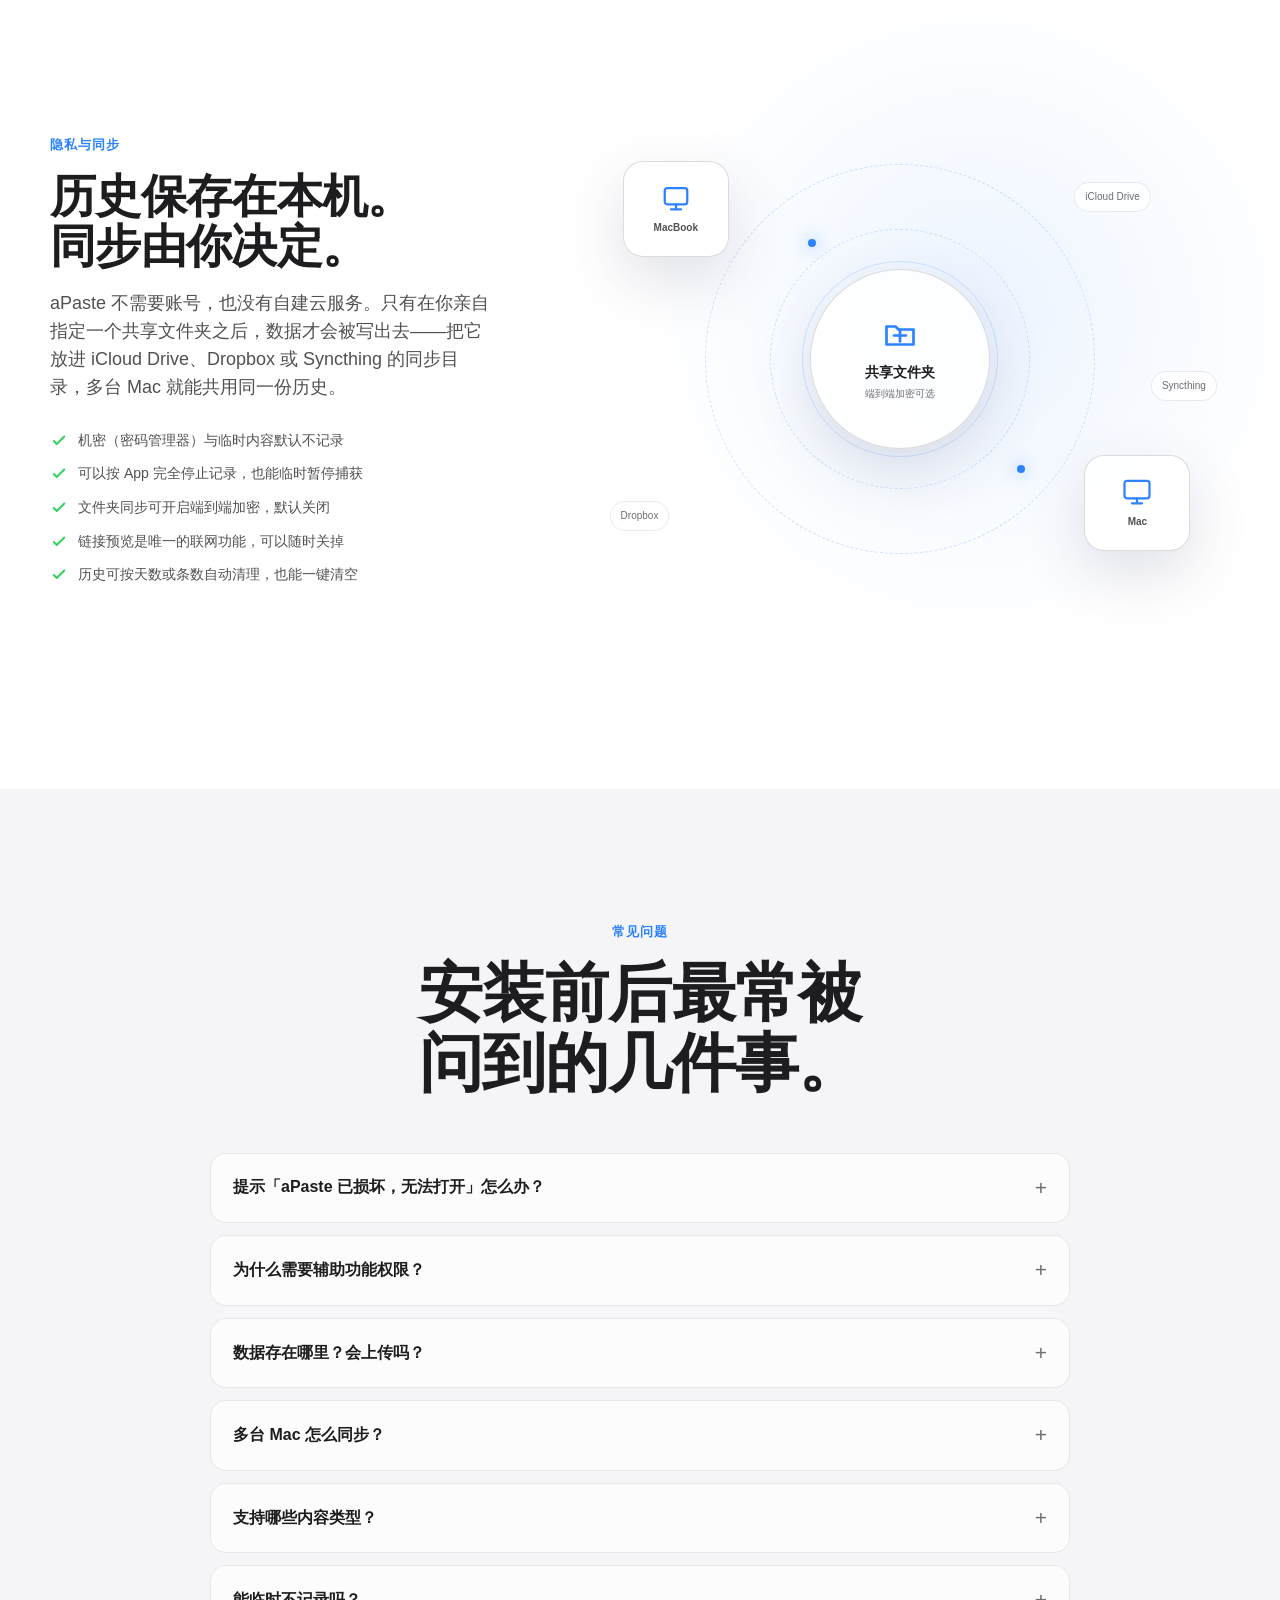
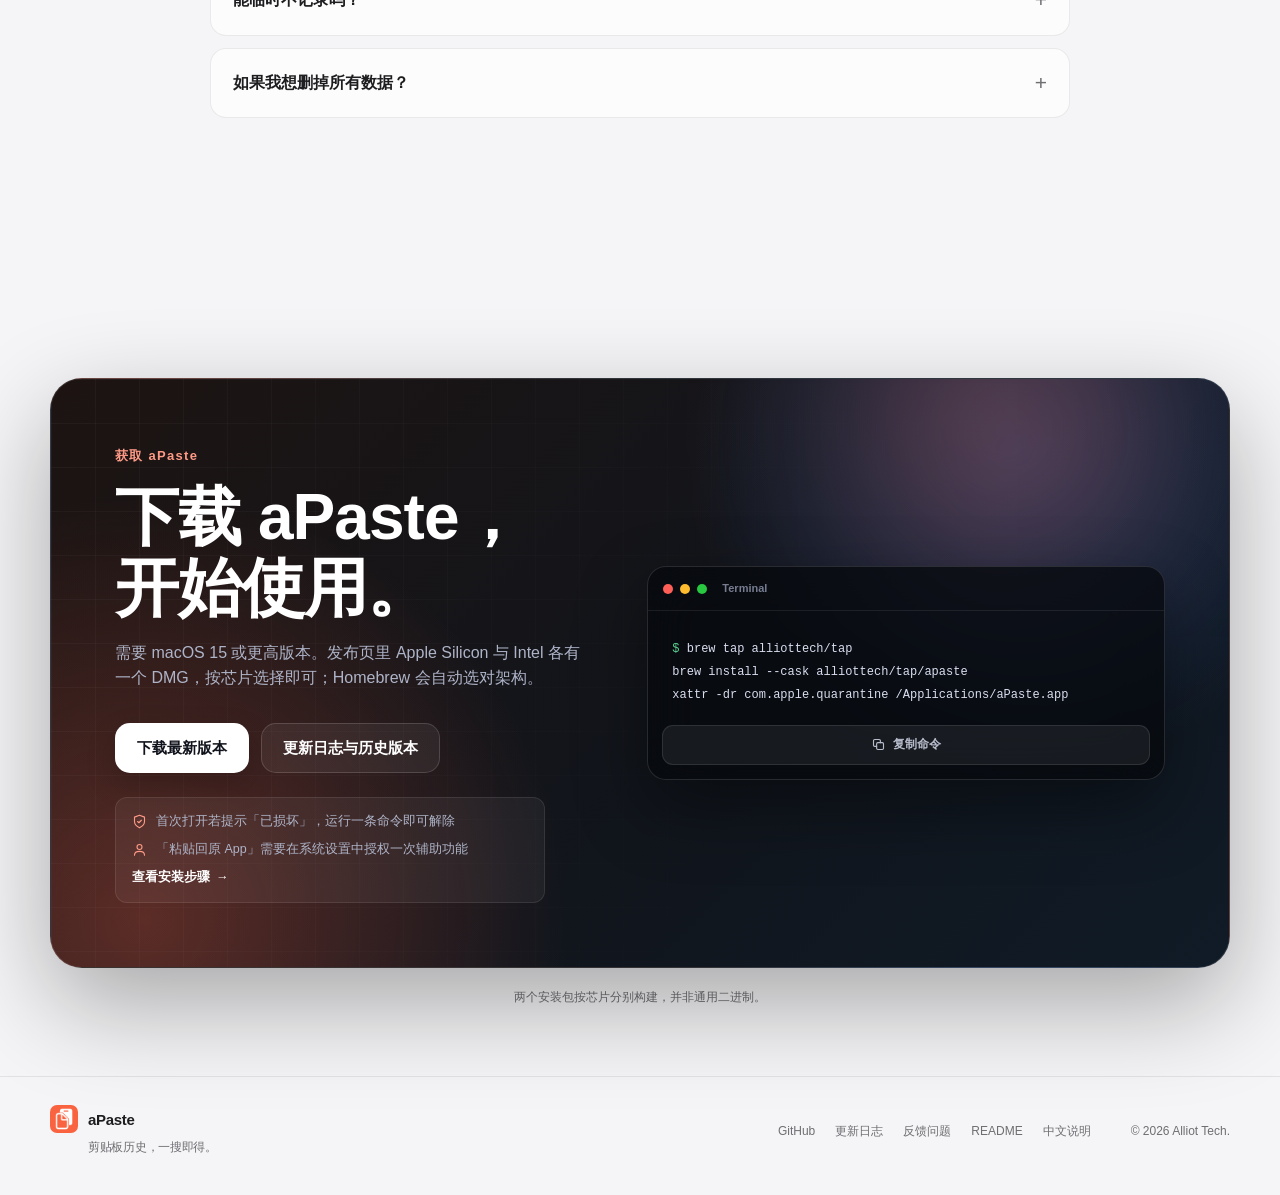
==== commit 0b1e8f8c: "docs: refine Chinese site copy" ====
--- a/index.html
+++ b/index.html
@@ -208,7 +208,7 @@
       <div class="container trust-grid reveal">
         <div class="trust-item">
           <svg viewBox="0 0 24 24" aria-hidden="true"><rect x="3" y="5" width="18" height="14" rx="3"/><path d="M8 9h8M8 13h5"/></svg>
-          <div><strong data-i18n="trustKeyboardTitle">全键盘操作</strong><span data-i18n="trustKeyboardCopy">打开、搜索、选择、粘贴，全程不碰鼠标</span></div>
+          <div><strong data-i18n="trustKeyboardTitle">全键盘操作</strong><span data-i18n="trustKeyboardCopy">打开后搜索并选择，再粘贴，全程不碰鼠标</span></div>
         </div>
         <div class="trust-item">
           <svg viewBox="0 0 24 24" aria-hidden="true"><path d="M12 22s8-4 8-10V5l-8-3-8 3v7c0 6 8 10 8 10Z"/><path d="m9 12 2 2 4-4"/></svg>
@@ -249,7 +249,7 @@
             <div class="card-copy">
               <span class="feature-icon feature-icon-violet" aria-hidden="true"><svg viewBox="0 0 24 24"><path d="M7 4h10v16l-5-3-5 3Z"/></svg></span>
               <h3 data-i18n="featurePinTitle">常用内容，存进 Pinboard。</h3>
-              <p data-i18n="featurePinCopy">代码片段、地址、回复模板放进彩色 Pinboard，⌘← / ⌘→ 切换。清理历史时 Pinboard 不受影响。</p>
+              <p data-i18n="featurePinCopy">代码片段和地址放进彩色 Pinboard，回复模板也放进去，⌘← / ⌘→ 切换。清理历史时 Pinboard 不受影响。</p>
             </div>
             <div class="pinboard-stack" aria-hidden="true">
               <div class="pin-card pin-orange"><span data-i18n="pinTagApi">接口</span><strong>Authorization</strong><small data-i18n="pinNoteToken">Bearer ••••••••</small></div>
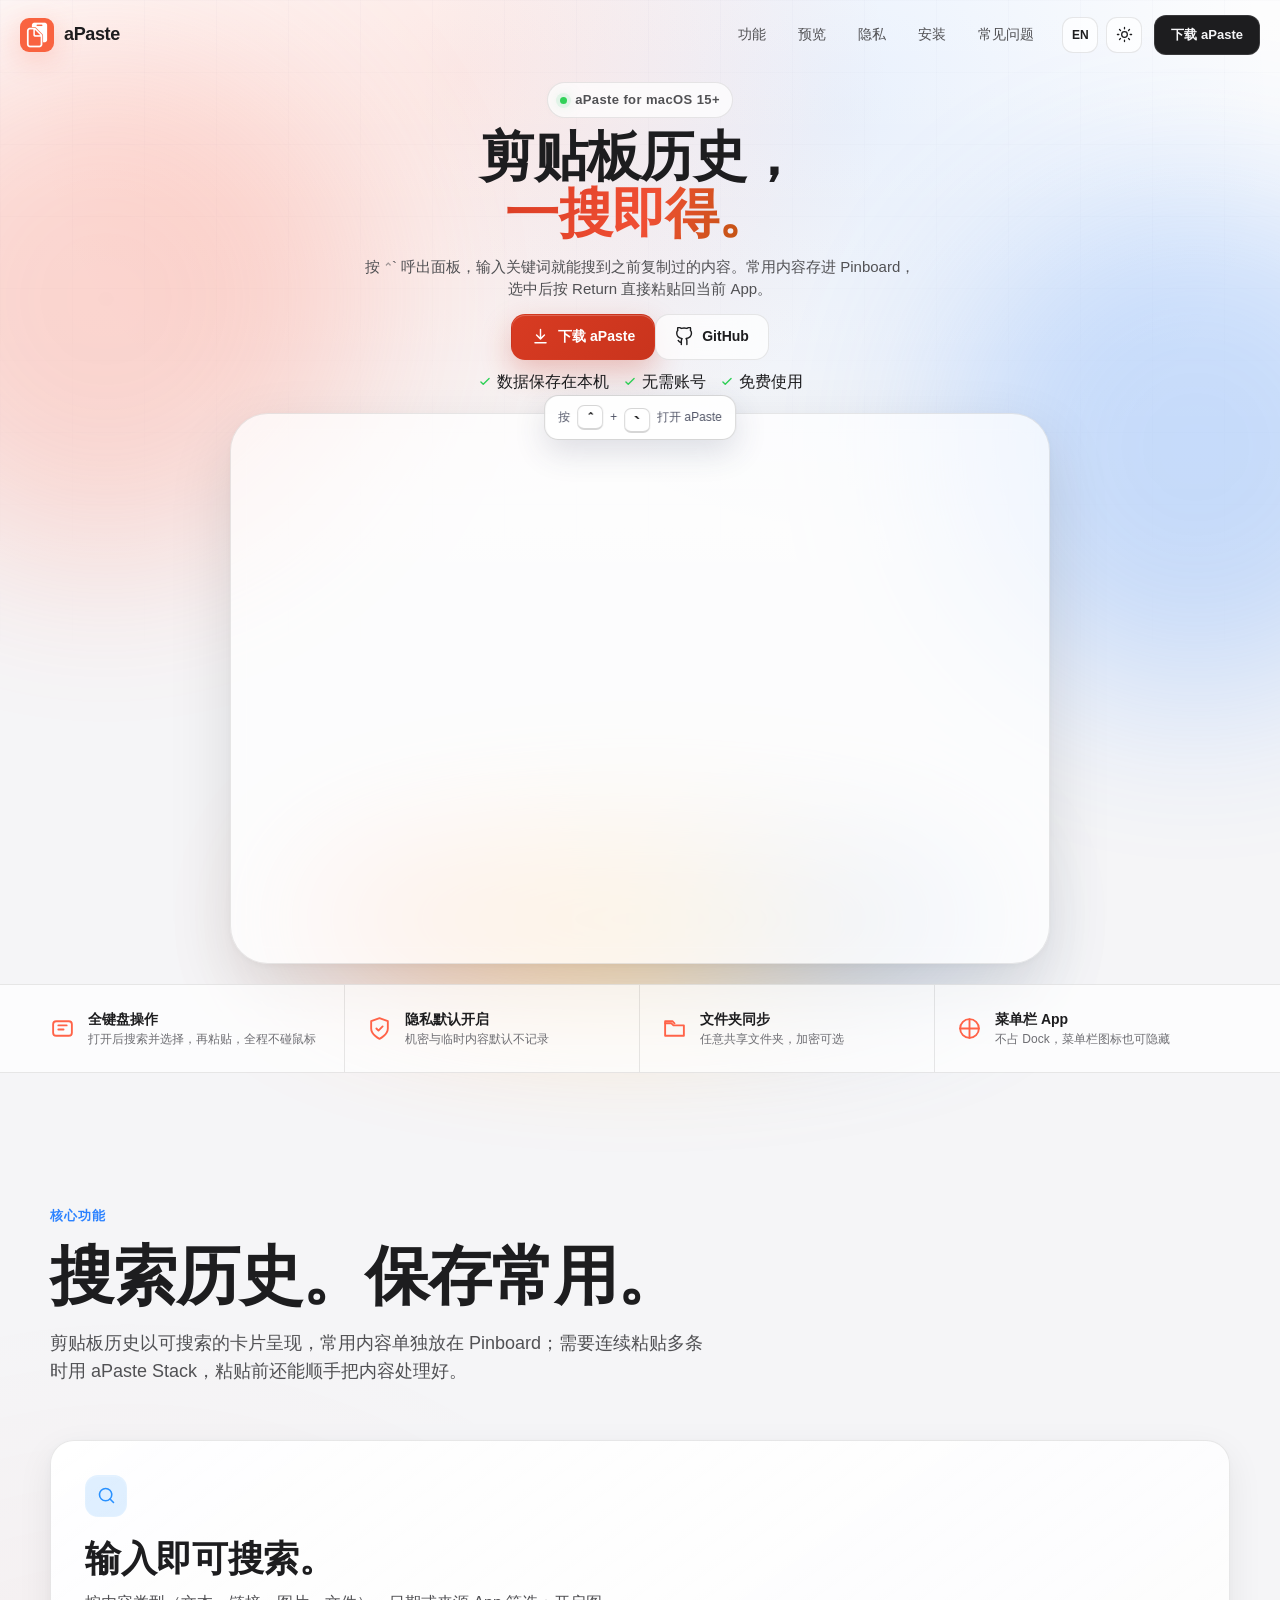
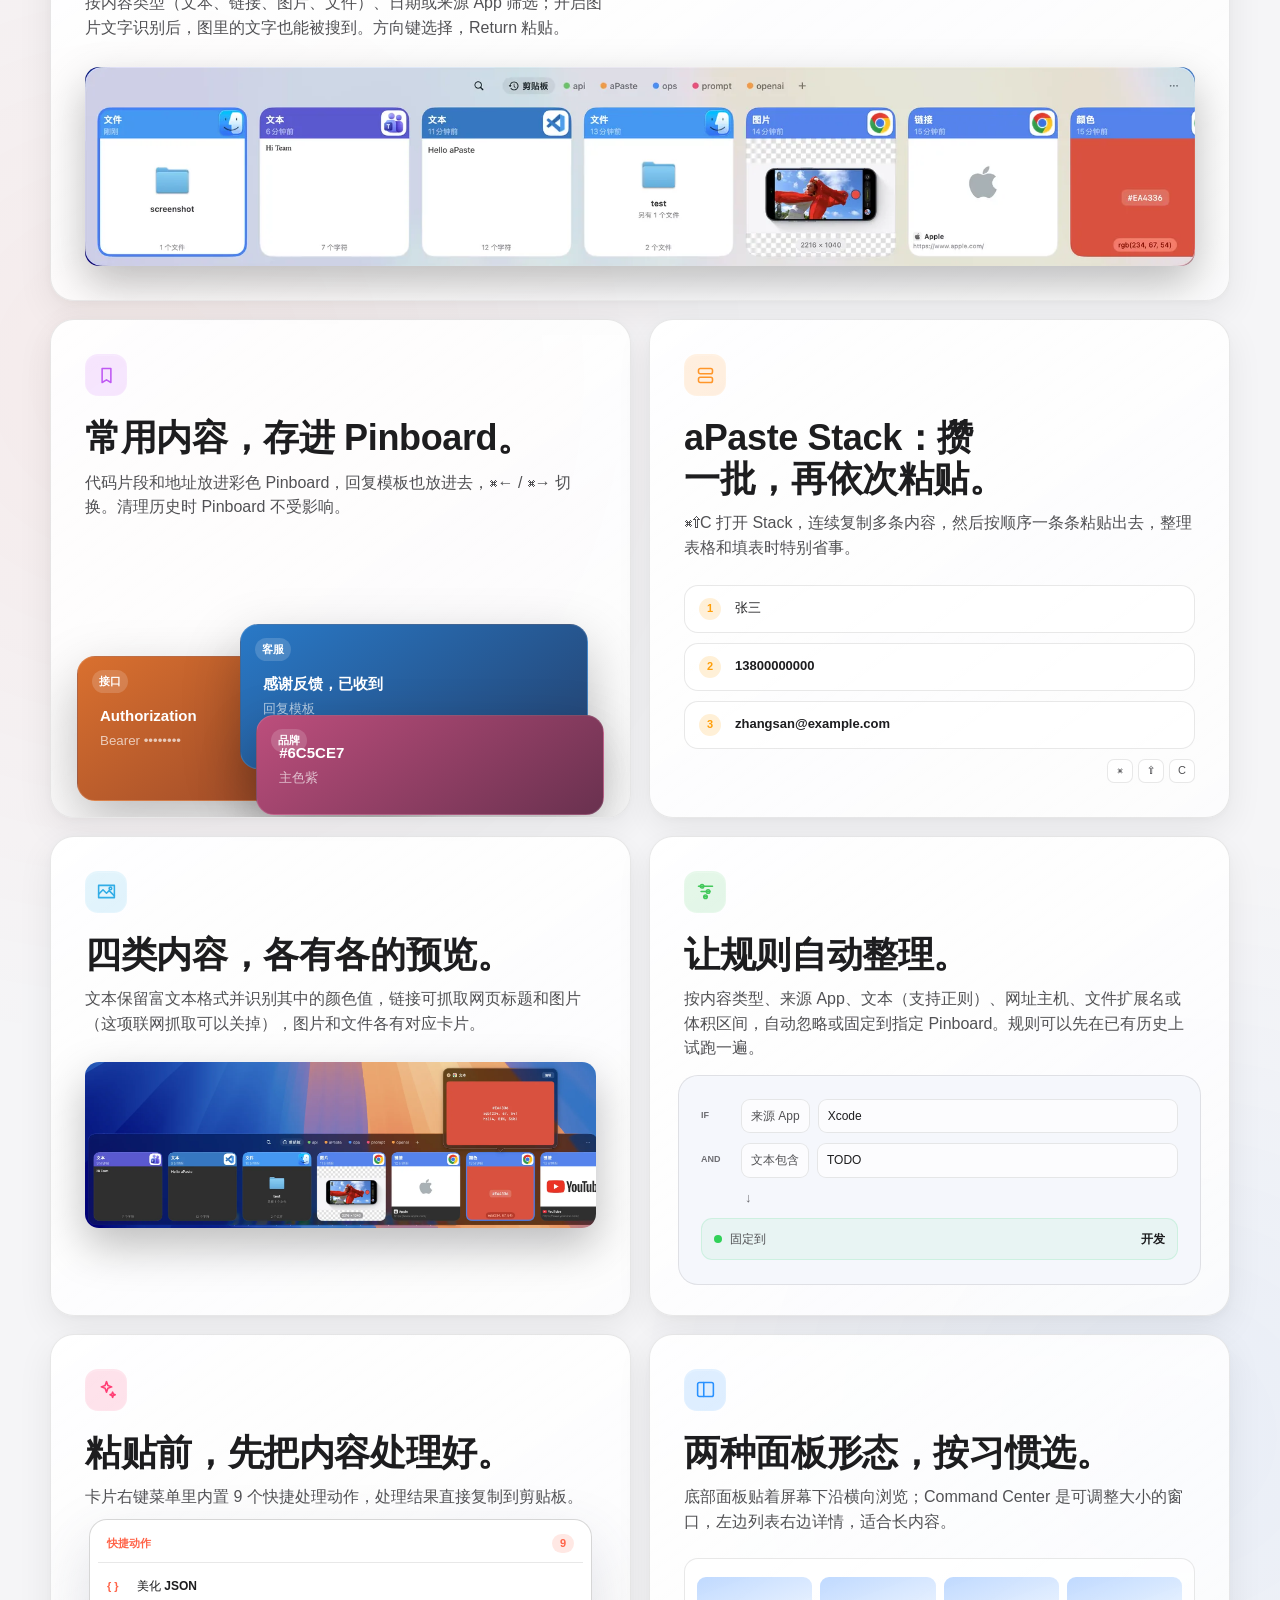
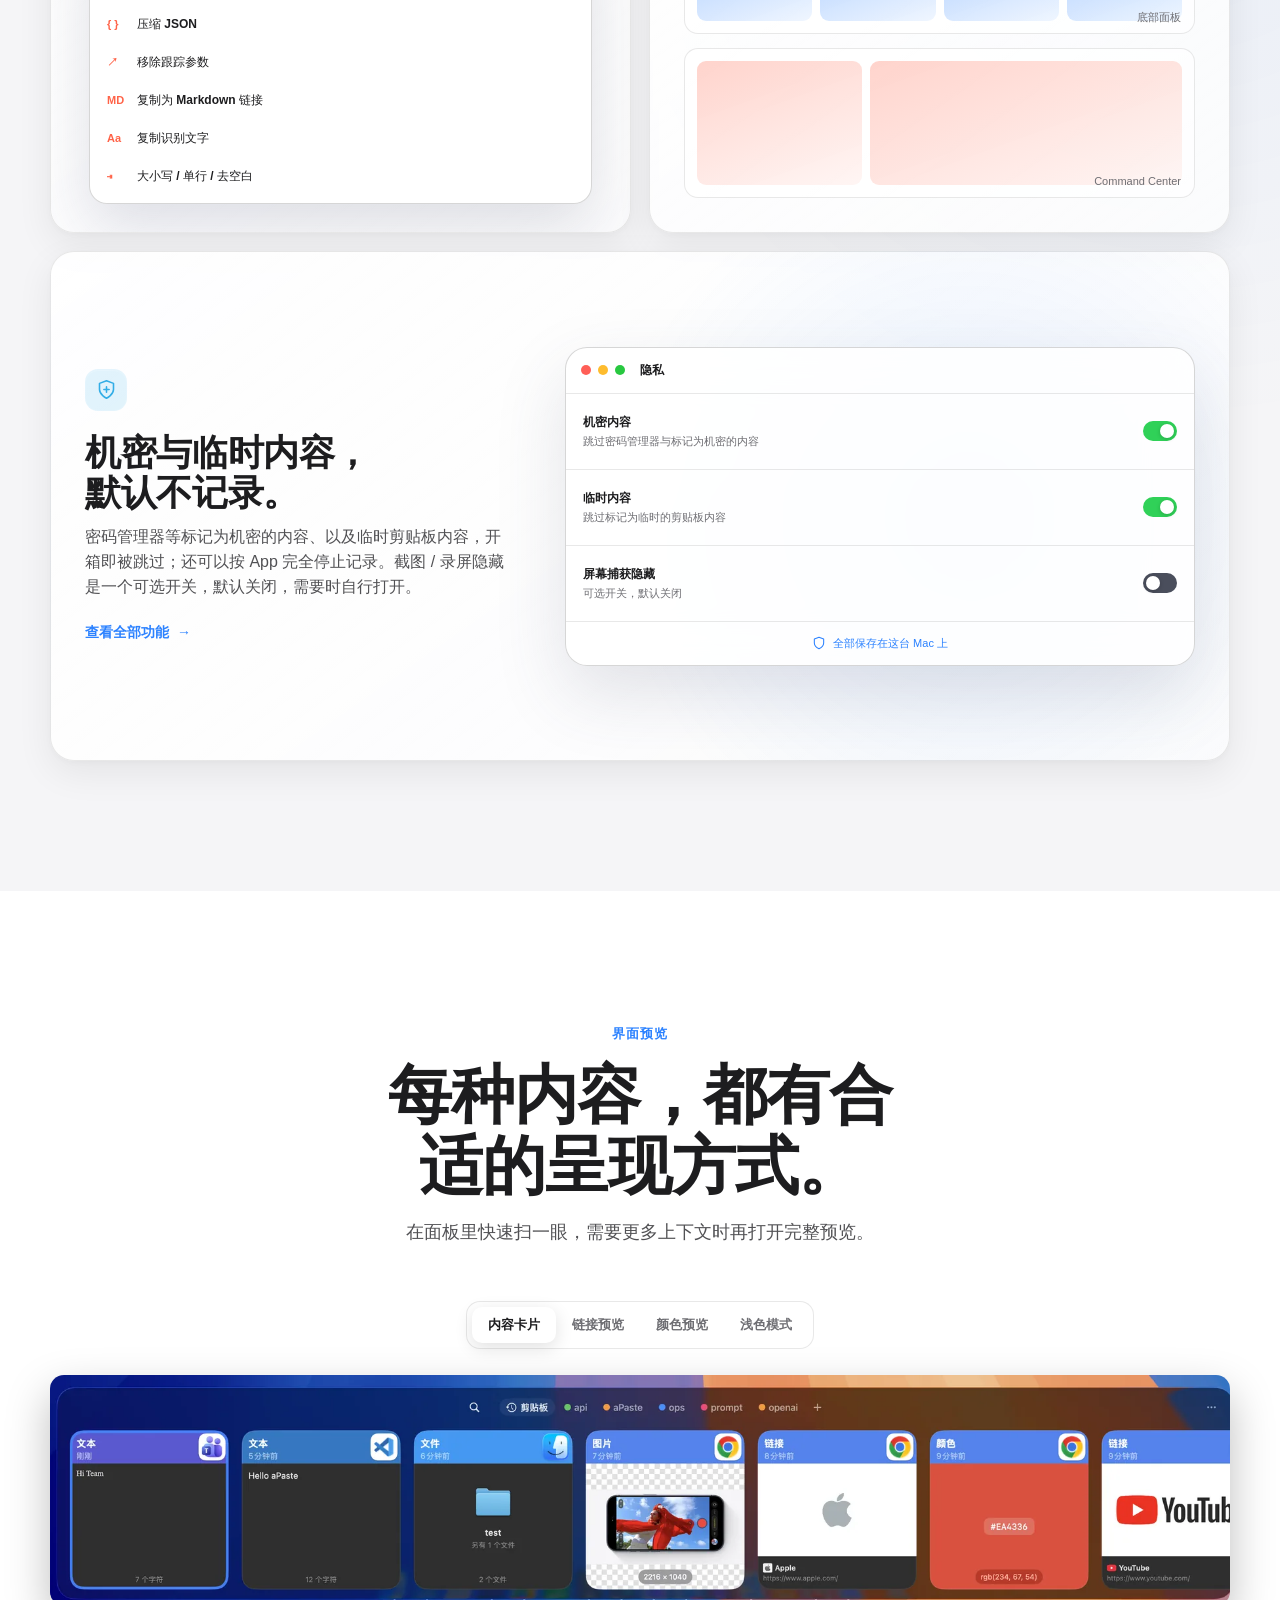
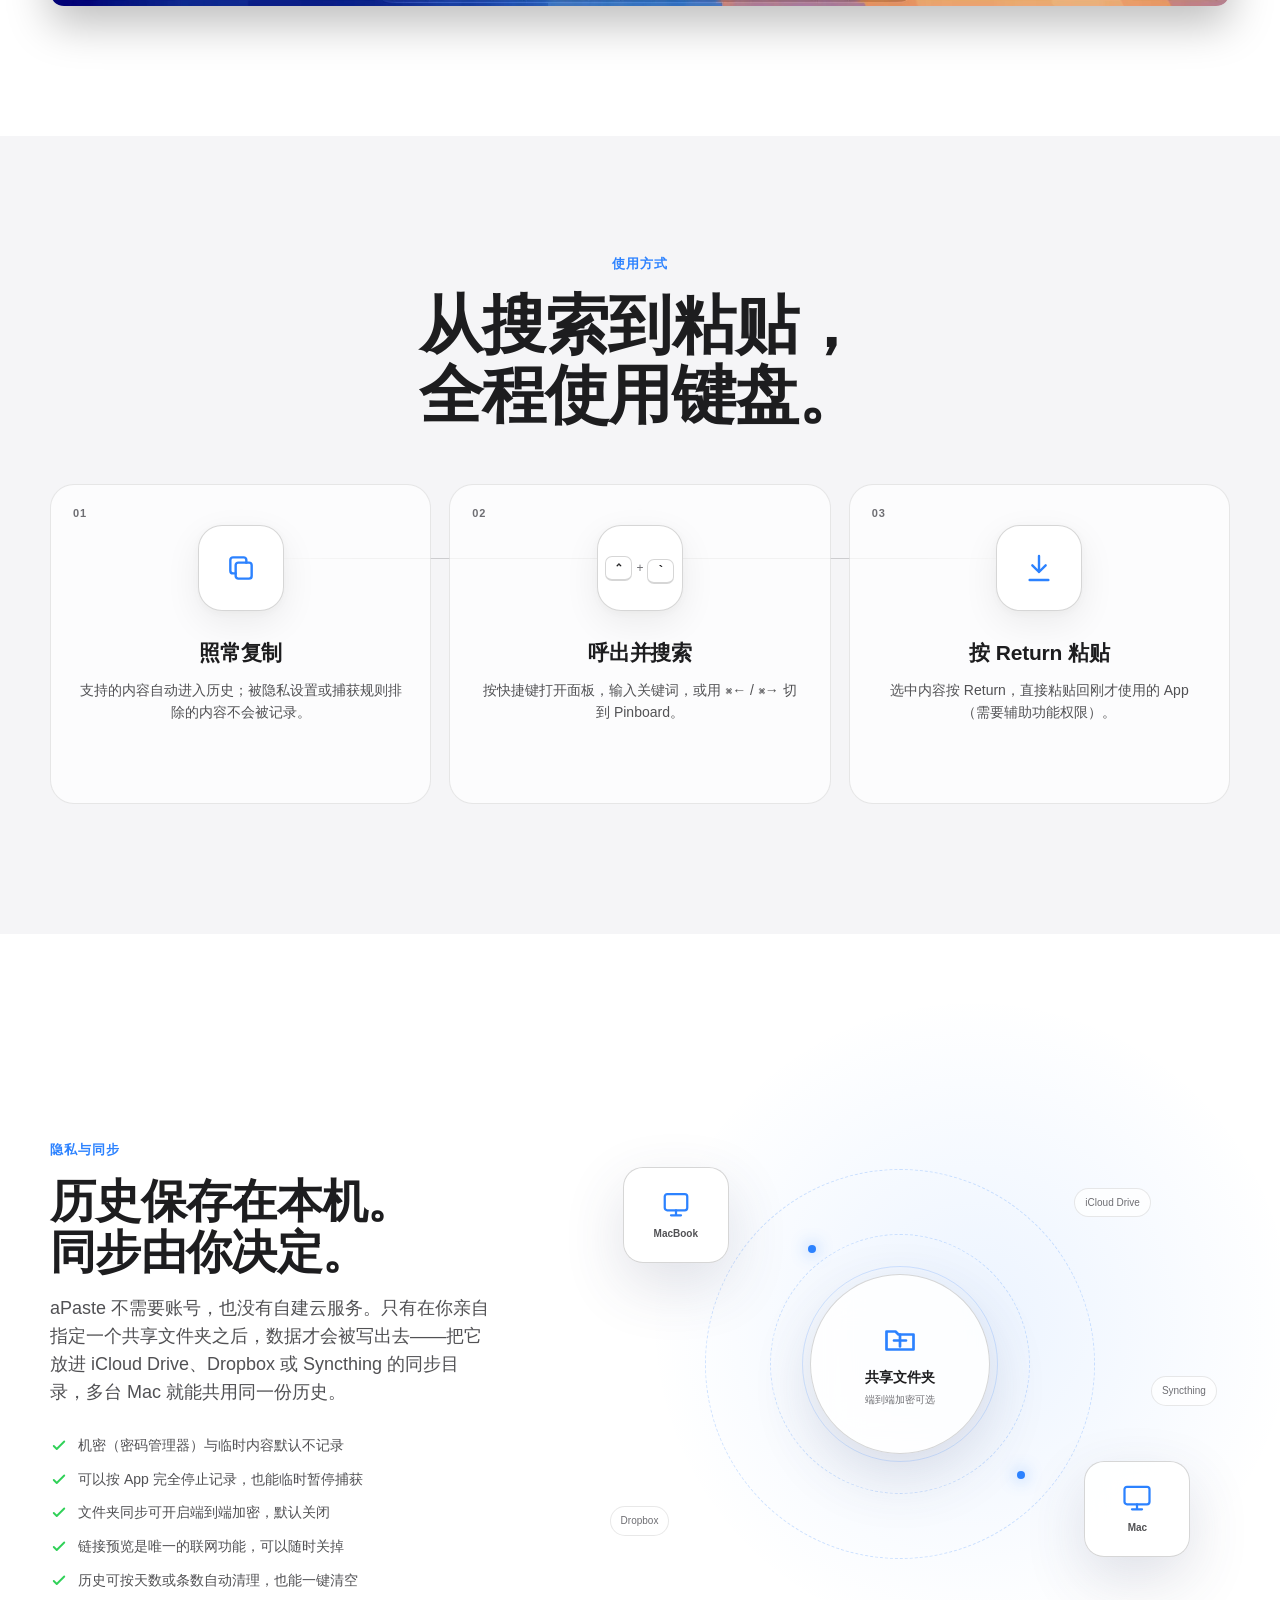
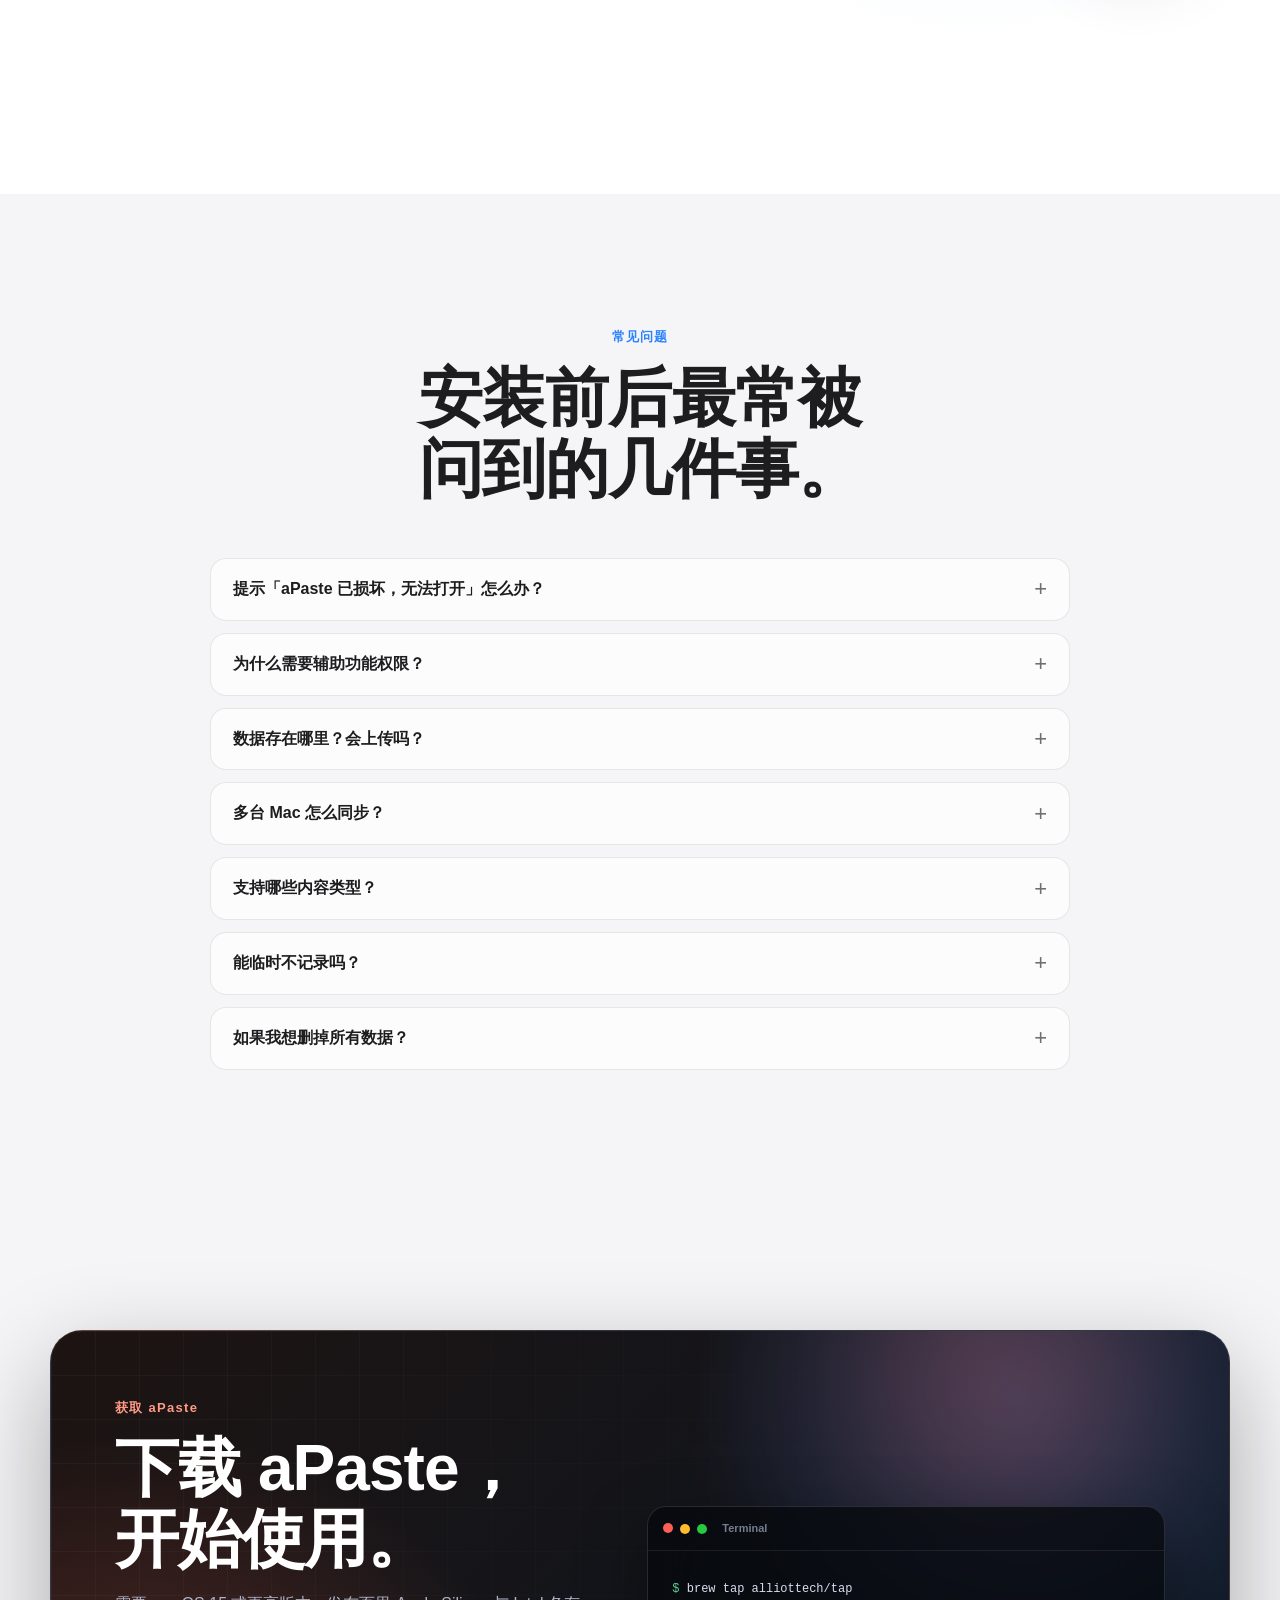
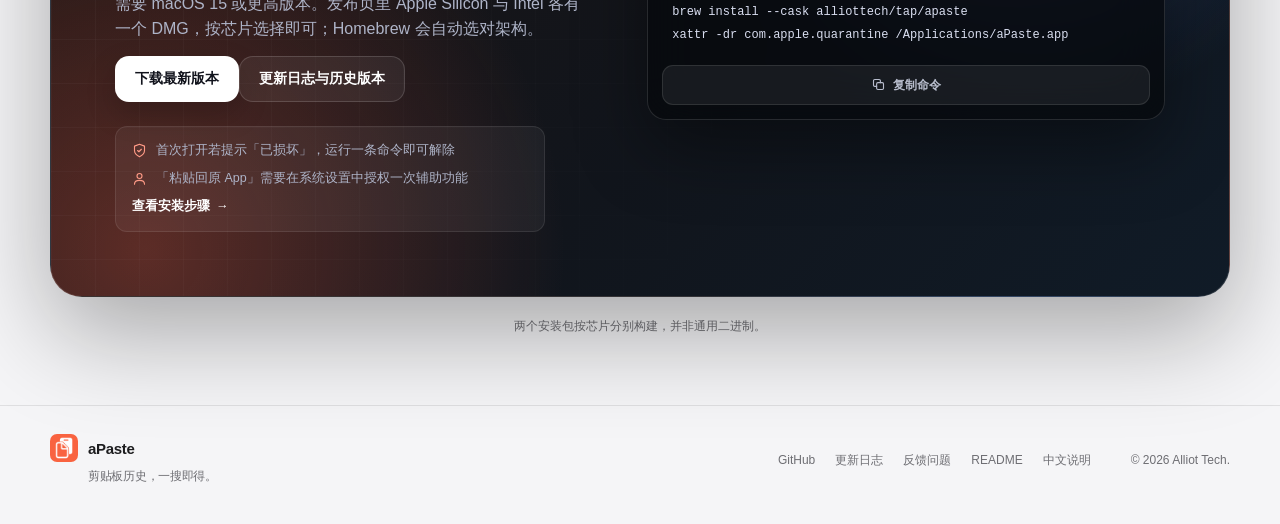
==== commit 992ed027: "feat(ui): optimize hero viewport, card micro-interactions, animations and navbar" ====
--- a/index.html
+++ b/index.html
@@ -124,7 +124,6 @@
         <a href="#privacy" data-i18n="navPrivacy">隐私</a>
         <a href="install.html" data-i18n="navInstall">安装</a>
         <a href="#faq" data-i18n="navFaq">常见问题</a>
-        <a href="#download" data-i18n="navDownload">下载</a>
       </nav>
 
       <div class="nav-actions">
--- a/styles.css
+++ b/styles.css
@@ -37,12 +37,12 @@
   --text: #1d1d1f;
   --text-soft: #515154;
   --text-faint: #6e6e73;
-  --line: rgba(0, 0, 0, 0.08);
-  --line-strong: rgba(0, 0, 0, 0.14);
+  --line: rgba(0, 0, 0, 0.09);
+  --line-strong: rgba(0, 0, 0, 0.16);
   --hero-gradient: linear-gradient(110deg, #d83b22 0%, #f04f34 52%, #a95700 100%);
   --header: rgba(245, 245, 247, 0.76);
-  --shadow: 0 30px 80px rgba(0, 0, 0, 0.16);
-  --card-shadow: 0 18px 48px rgba(0, 0, 0, 0.09);
+  --shadow: 0 24px 64px rgba(0, 0, 0, 0.12), 0 2px 8px rgba(0, 0, 0, 0.04);
+  --card-shadow: 0 12px 36px rgba(0, 0, 0, 0.07), 0 2px 8px rgba(0, 0, 0, 0.03);
 }
 
 * {
@@ -265,9 +265,8 @@
 
 .hero {
   position: relative;
-  min-height: 100vh;
-  padding: 148px 0 68px;
-  overflow: hidden;
+  min-height: auto;
+  padding: 82px 0 20px;
   isolation: isolate;
 }
 
@@ -367,12 +366,12 @@
 }
 
 .hero h1 {
-  max-width: 940px;
-  margin: 28px 0 22px;
-  font-size: clamp(58px, 8.2vw, 112px);
+  max-width: 780px;
+  margin: 10px 0 10px;
+  font-size: clamp(36px, 4.2vw, 62px);
   font-weight: 760;
-  letter-spacing: -0.065em;
-  line-height: 0.95;
+  letter-spacing: -0.04em;
+  line-height: 1.08;
 }
 
 .hero h1 span {
@@ -389,12 +388,12 @@
 }
 
 .hero-copy {
-  max-width: 690px;
+  max-width: 560px;
   margin: 0;
   color: var(--text-soft);
-  font-size: clamp(18px, 2vw, 22px);
-  letter-spacing: -0.015em;
-  line-height: 1.55;
+  font-size: 15px;
+  letter-spacing: -0.01em;
+  line-height: 1.45;
 }
 
 .hero-actions,
@@ -402,22 +401,20 @@
   display: flex;
   align-items: center;
   justify-content: center;
-  gap: 12px;
-  margin-top: 32px;
+  margin-top: 14px;
 }
 
 .button {
   display: inline-flex;
-  min-height: 50px;
+  min-height: 46px;
   align-items: center;
   justify-content: center;
-  gap: 9px;
-  padding: 0 21px;
+  gap: 8px;
+  padding: 0 19px;
   border: 1px solid transparent;
-  border-radius: 15px;
-  font-size: 15px;
+  border-radius: 14px;
+  font-size: 14px;
   font-weight: 690;
-  transition: transform 180ms ease, box-shadow 180ms ease, background 180ms ease, border-color 180ms ease;
 }
 
 .button svg {
@@ -455,11 +452,8 @@
 .hero-meta {
   display: flex;
   flex-wrap: wrap;
-  justify-content: center;
-  gap: 18px;
-  margin-top: 25px;
-  color: var(--text-faint);
-  font-size: 13px;
+  gap: 14px;
+  margin-top: 10px;
 }
 
 .hero-meta > span {
@@ -474,10 +468,10 @@
   color: var(--accent-green);
   stroke-width: 2.4;
 }
-
 .hero-visual {
   position: relative;
-  margin-top: 62px;
+  max-width: 820px;
+  margin-top: 18px;
 }
 
 .hero-shortcut {
@@ -520,6 +514,25 @@
   color: var(--text);
   font-family: inherit;
   font-weight: 680;
+  transition: transform 140ms ease, box-shadow 140ms ease, background 140ms ease, color 140ms ease;
+}
+
+.hero-shortcut kbd.key-pressed {
+  transform: translateY(2px);
+  border-bottom-width: 1px;
+  background: var(--accent);
+  color: #fff;
+  box-shadow: 0 0 12px rgba(255, 99, 72, 0.45);
+}
+
+.product-stage.stage-wake {
+  animation: stagePulse 900ms cubic-bezier(0.2, 0.8, 0.25, 1);
+}
+
+@keyframes stagePulse {
+  0% { transform: scale(1); }
+  35% { transform: scale(1.012); box-shadow: 0 34px 96px rgba(255, 99, 72, 0.22); }
+  100% { transform: scale(1); }
 }
 
 .product-stage {
@@ -584,8 +597,12 @@
   gap: 13px;
   padding: 24px 22px;
   border-right: 1px solid var(--line);
-}
-
+  transition: transform 180ms ease, background 180ms ease;
+}
+
+.trust-item:hover {
+  background: var(--surface-strong);
+}
 .trust-item:first-child {
   padding-left: 0;
 }
@@ -685,15 +702,36 @@
   border-radius: var(--radius-md);
   background: linear-gradient(145deg, var(--surface-strong), var(--surface));
   box-shadow: var(--card-shadow);
+  transition: transform 240ms cubic-bezier(0.16, 1, 0.3, 1), border-color 240ms ease, box-shadow 240ms cubic-bezier(0.16, 1, 0.3, 1);
+}
+
+.bento-card:hover {
+  transform: translateY(-3px);
+  border-color: var(--line-strong);
+  box-shadow: 0 22px 60px rgba(0, 0, 0, 0.28);
+}
+
+html[data-theme="light"] .bento-card:hover {
+  box-shadow: 0 20px 52px rgba(0, 0, 0, 0.12), 0 3px 10px rgba(0, 0, 0, 0.04);
 }
 
 .bento-card::after {
   position: absolute;
   inset: 0;
   border-radius: inherit;
-  background: linear-gradient(130deg, rgba(255, 255, 255, 0.055), transparent 38%);
+  background: radial-gradient(400px circle at var(--mouse-x, -999px) var(--mouse-y, -999px), rgba(255, 255, 255, 0.08), transparent 80%);
   content: "";
   pointer-events: none;
+  opacity: 0;
+  transition: opacity 260ms ease;
+}
+
+.bento-card:hover::after {
+  opacity: 1;
+}
+
+html[data-theme="light"] .bento-card::after {
+  background: radial-gradient(400px circle at var(--mouse-x, -999px) var(--mouse-y, -999px), rgba(255, 99, 72, 0.07), transparent 80%);
 }
 
 .bento-wide {
@@ -1123,6 +1161,7 @@
 }
 
 .showcase-tabs {
+  position: relative;
   display: flex;
   width: fit-content;
   margin: 0 auto 26px;
@@ -1133,6 +1172,8 @@
 }
 
 .showcase-tab {
+  position: relative;
+  z-index: 2;
   padding: 8px 16px;
   border: 0;
   border-radius: 10px;
@@ -1141,7 +1182,12 @@
   cursor: pointer;
   font-size: 13px;
   font-weight: 620;
-  transition: background 180ms ease, color 180ms ease, box-shadow 180ms ease;
+  transition: color 200ms ease, background 200ms cubic-bezier(0.16, 1, 0.3, 1), box-shadow 200ms ease, transform 160ms ease;
+}
+
+.showcase-tab:hover:not(.active) {
+  color: var(--text);
+  background: var(--surface-strong);
 }
 
 .showcase-tab.active {
@@ -1149,7 +1195,6 @@
   box-shadow: 0 5px 18px rgba(0, 0, 0, 0.12);
   color: var(--text);
 }
-
 .showcase-frame img {
   display: block;
   width: 100%;
@@ -1194,8 +1239,18 @@
   border-radius: var(--radius-md);
   background: var(--surface);
   text-align: center;
-}
-
+  transition: transform 240ms cubic-bezier(0.16, 1, 0.3, 1), border-color 240ms ease, box-shadow 240ms cubic-bezier(0.16, 1, 0.3, 1);
+}
+
+.flow-step:hover {
+  transform: translateY(-3px);
+  border-color: var(--line-strong);
+  box-shadow: 0 18px 46px rgba(0, 0, 0, 0.22);
+}
+
+html[data-theme="light"] .flow-step:hover {
+  box-shadow: 0 16px 40px rgba(0, 0, 0, 0.08), 0 2px 8px rgba(0, 0, 0, 0.04);
+}
 .step-number {
   position: absolute;
   top: 20px;
@@ -1885,6 +1940,16 @@
   border: 1px solid var(--line);
   border-radius: var(--radius-sm);
   background: var(--surface);
+  transition: border-color 200ms ease, background 200ms ease, box-shadow 200ms ease;
+}
+
+.faq-item:hover {
+  border-color: var(--line-strong);
+  background: var(--surface-strong);
+}
+
+.faq-item[open] {
+  border-color: var(--line-strong);
 }
 
 .faq-item summary {
@@ -1897,6 +1962,7 @@
   font-size: 16px;
   font-weight: 650;
   list-style: none;
+  user-select: none;
 }
 
 .faq-item summary::-webkit-details-marker {
@@ -1904,14 +1970,19 @@
 }
 
 .faq-item summary::after {
+  display: inline-block;
   color: var(--text-faint);
   content: "+";
-  font-size: 21px;
-  font-weight: 400;
+  font-size: 22px;
+  font-weight: 300;
+  line-height: 1;
+  transition: transform 240ms cubic-bezier(0.16, 1, 0.3, 1), color 200ms ease;
 }
 
 .faq-item[open] summary::after {
-  content: "–";
+  content: "+";
+  transform: rotate(45deg);
+  color: var(--text);
 }
 
 .faq-item p {
@@ -1919,6 +1990,12 @@
   margin: 0 0 20px;
   color: var(--text-soft);
   font-size: 14px;
+  animation: faqFadeIn 240ms ease-out;
+}
+
+@keyframes faqFadeIn {
+  from { opacity: 0; transform: translateY(-4px); }
+  to { opacity: 1; transform: translateY(0); }
 }
 
 .download-note {
@@ -2033,7 +2110,7 @@
 }
 
 .reveal {
-  transition: opacity 700ms cubic-bezier(0.22, 1, 0.36, 1), transform 700ms cubic-bezier(0.22, 1, 0.36, 1);
+  transition: opacity 650ms cubic-bezier(0.22, 1, 0.36, 1), transform 650ms cubic-bezier(0.22, 1, 0.36, 1);
 }
 
 /* 入场隐藏仅在 JS 可用时生效：无 JS、爬虫或脚本加载失败时内容保持完整可见 */
@@ -2045,6 +2122,13 @@
 .reveal-late {
   transition-delay: 120ms;
 }
+
+/* 网格元素交错入场延迟 */
+.bento-grid > .reveal:nth-child(2) { transition-delay: 80ms; }
+.bento-grid > .reveal:nth-child(3) { transition-delay: 140ms; }
+.bento-grid > .reveal:nth-child(4) { transition-delay: 200ms; }
+.flow-grid > .reveal:nth-child(2) { transition-delay: 100ms; }
+.flow-grid > .reveal:nth-child(3) { transition-delay: 200ms; }
 
 .reveal.visible {
   opacity: 1;
